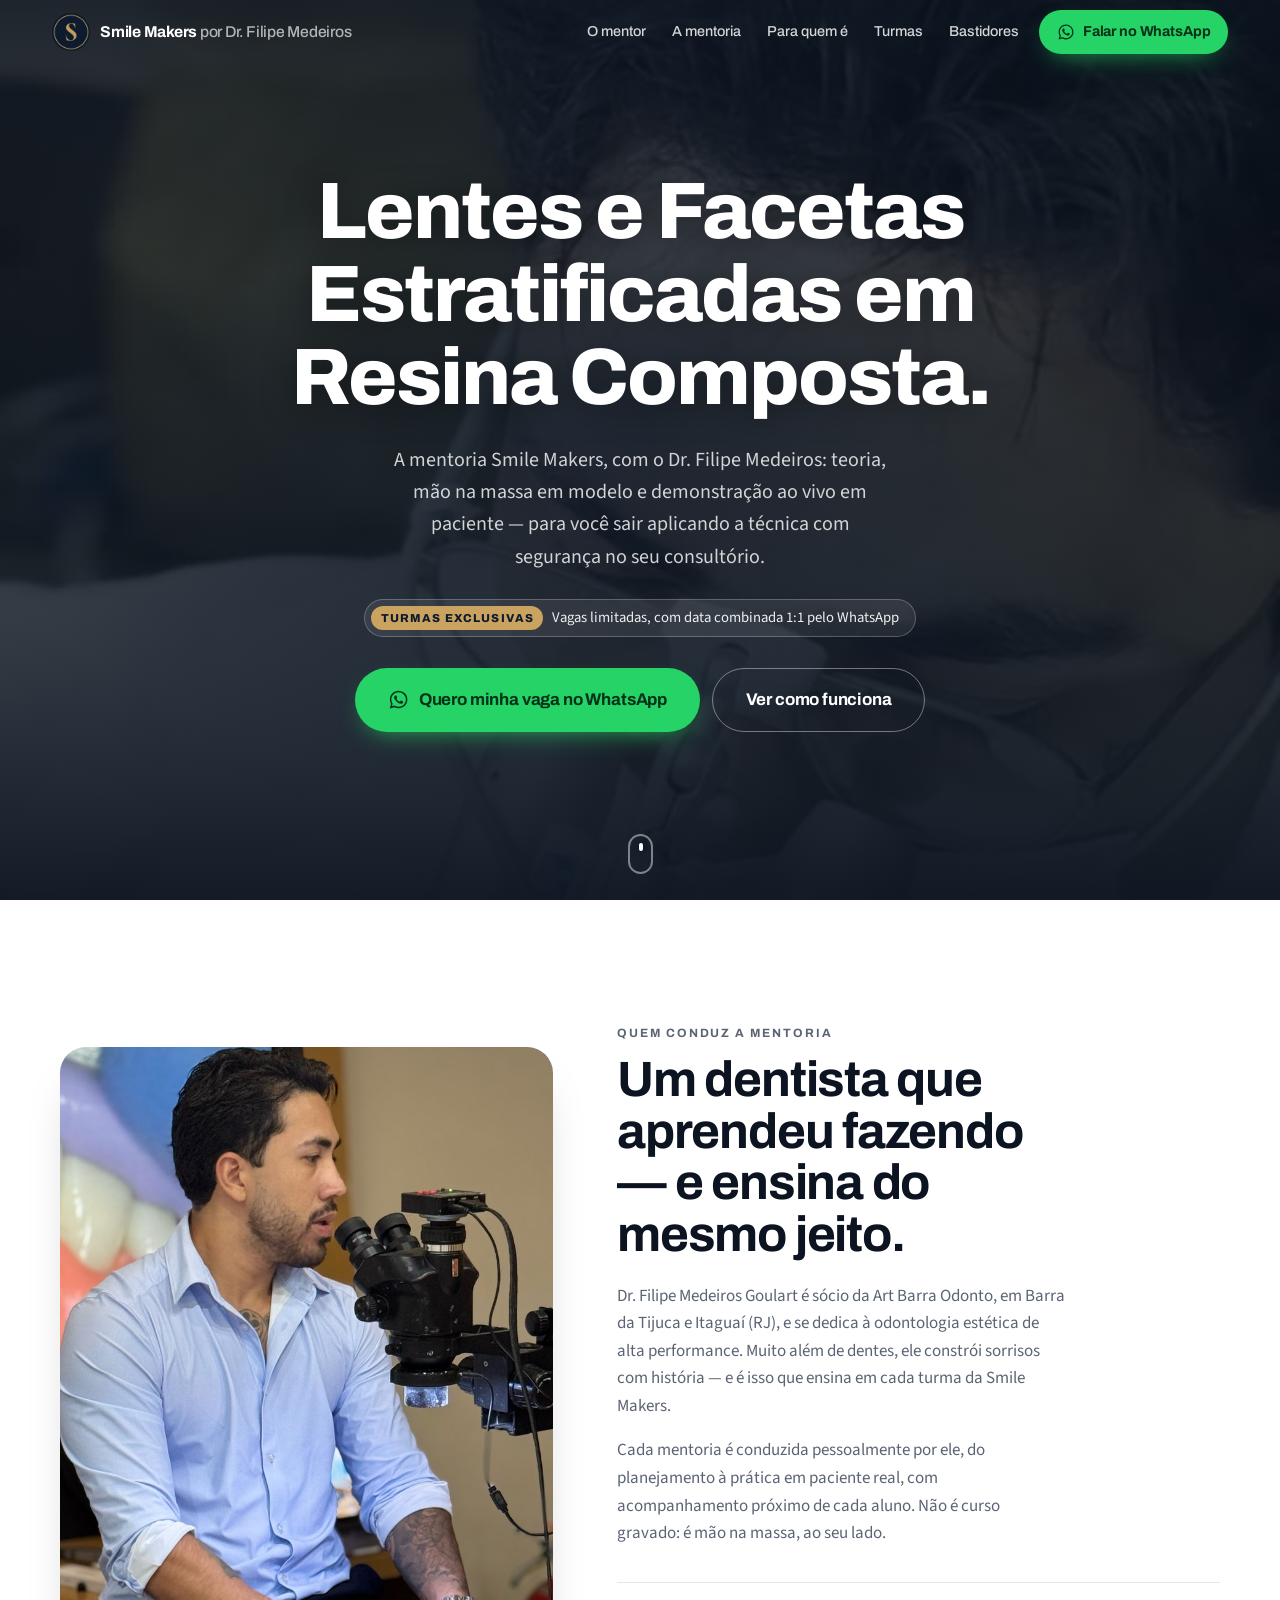
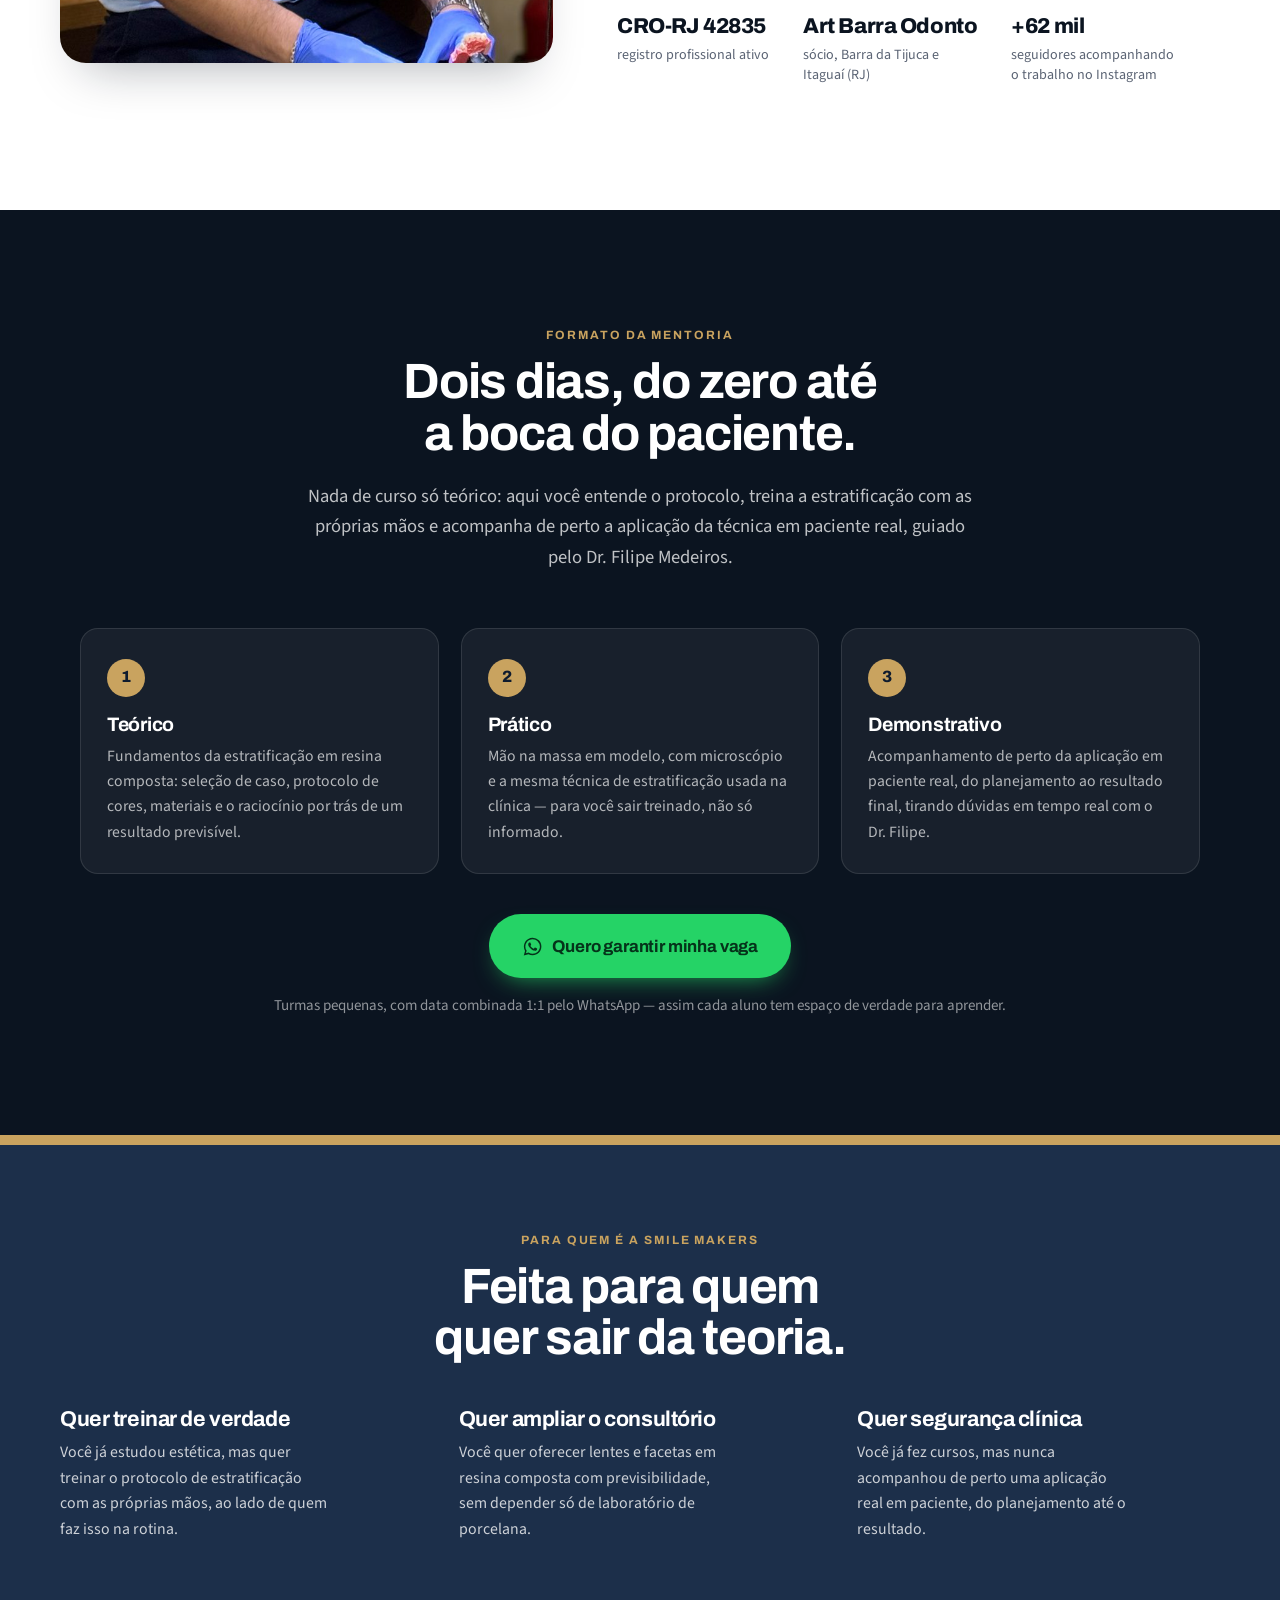
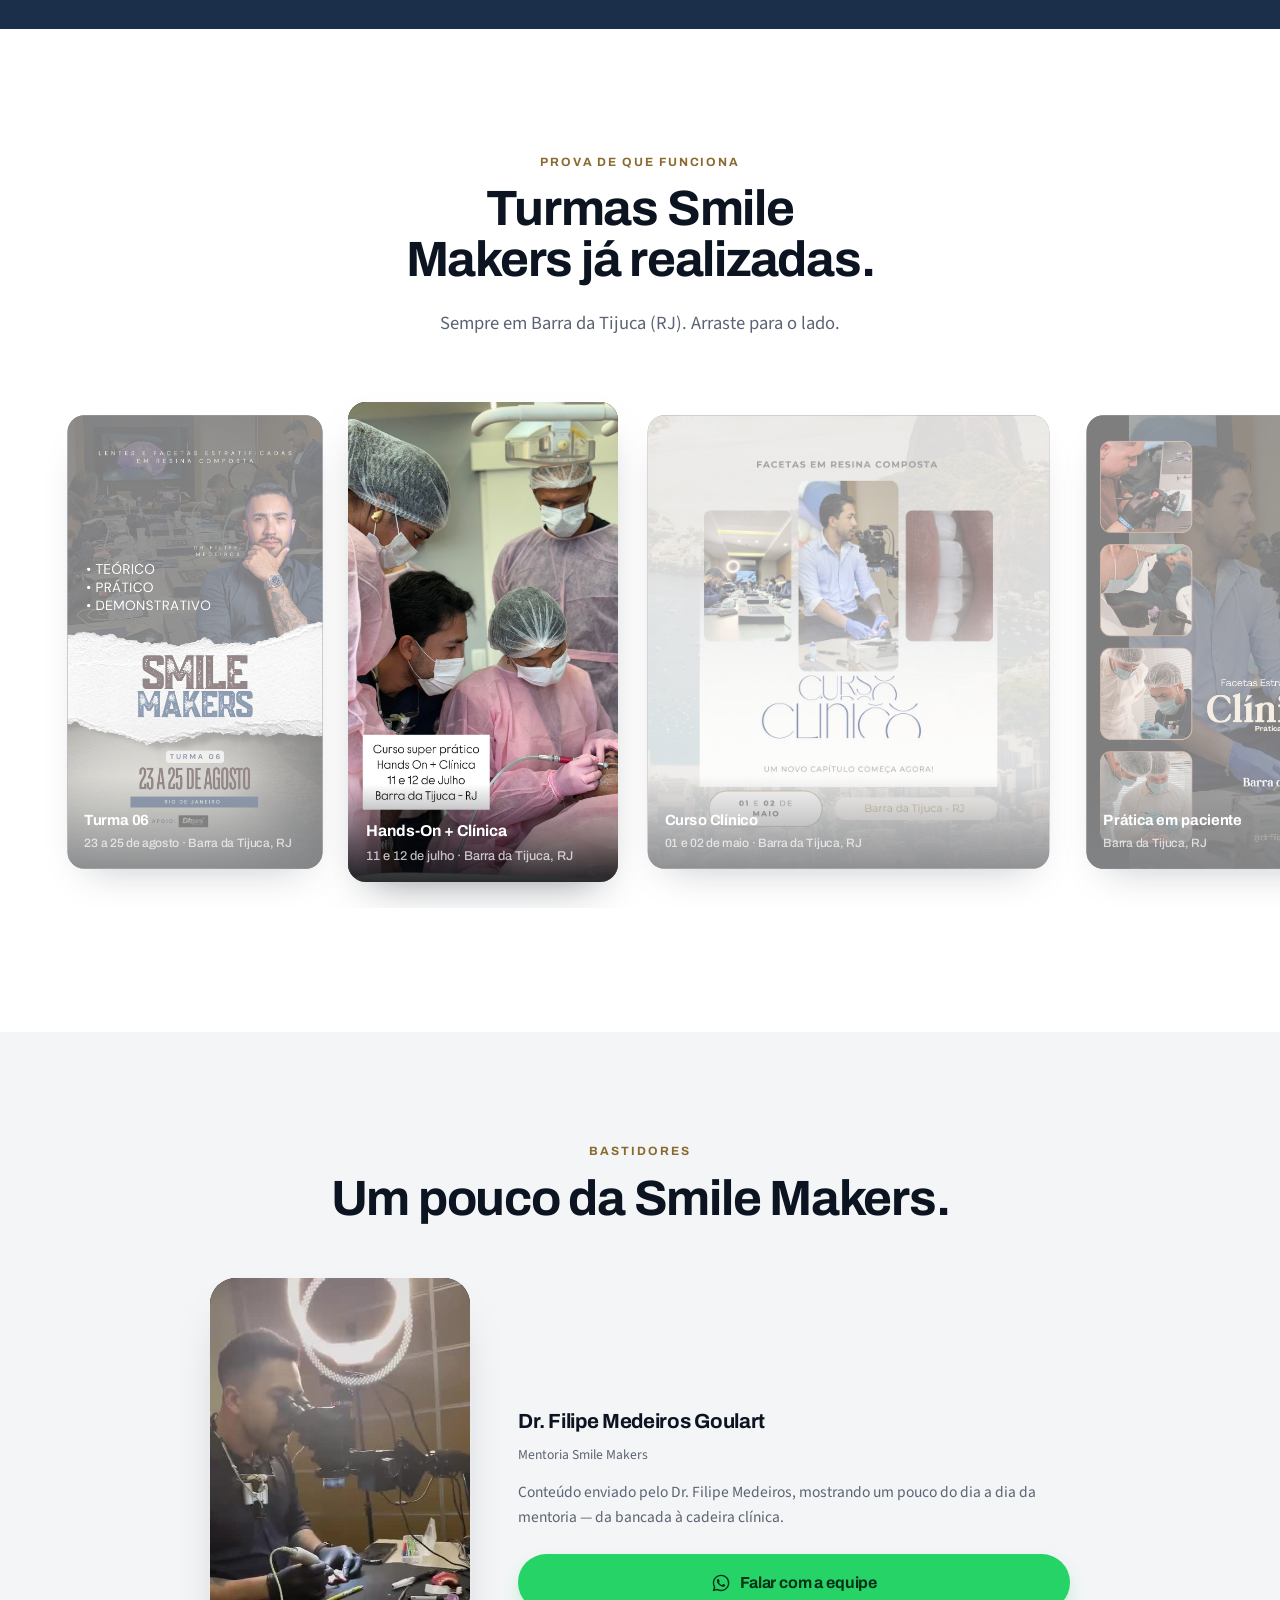
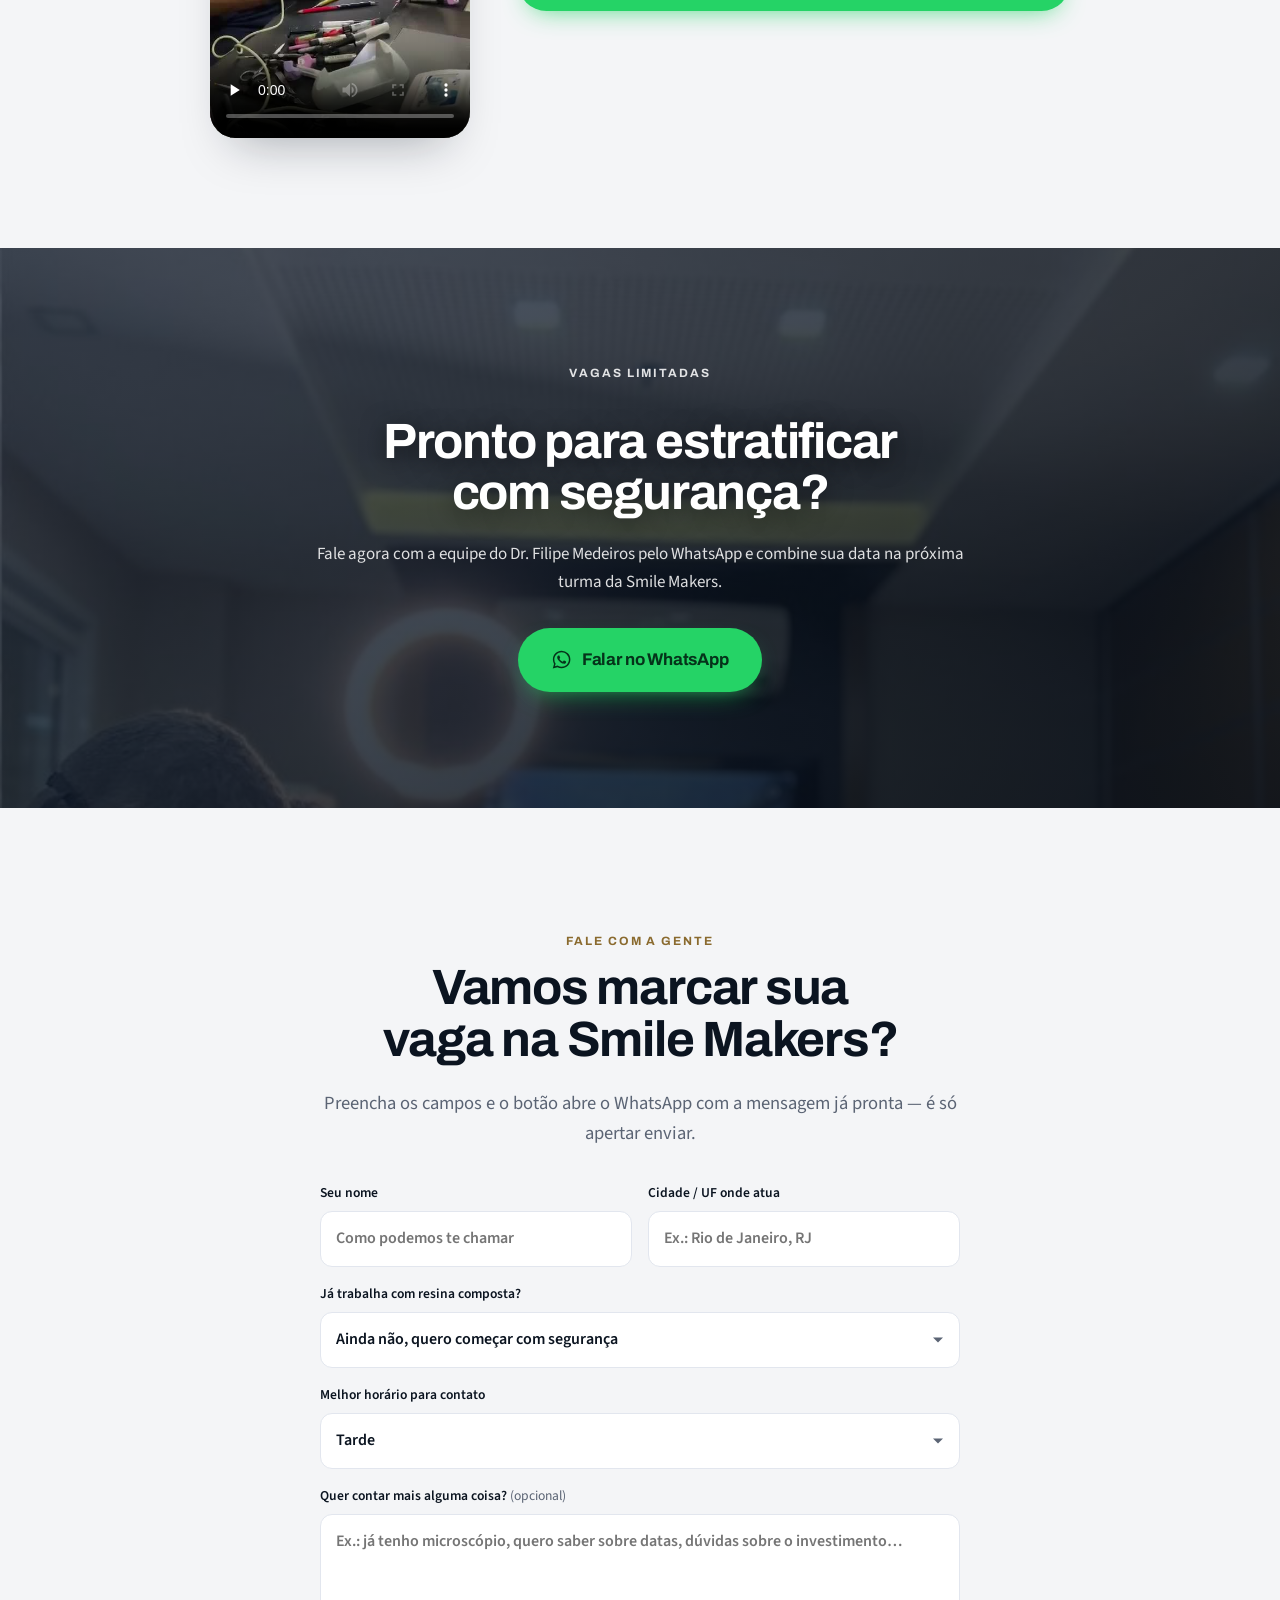
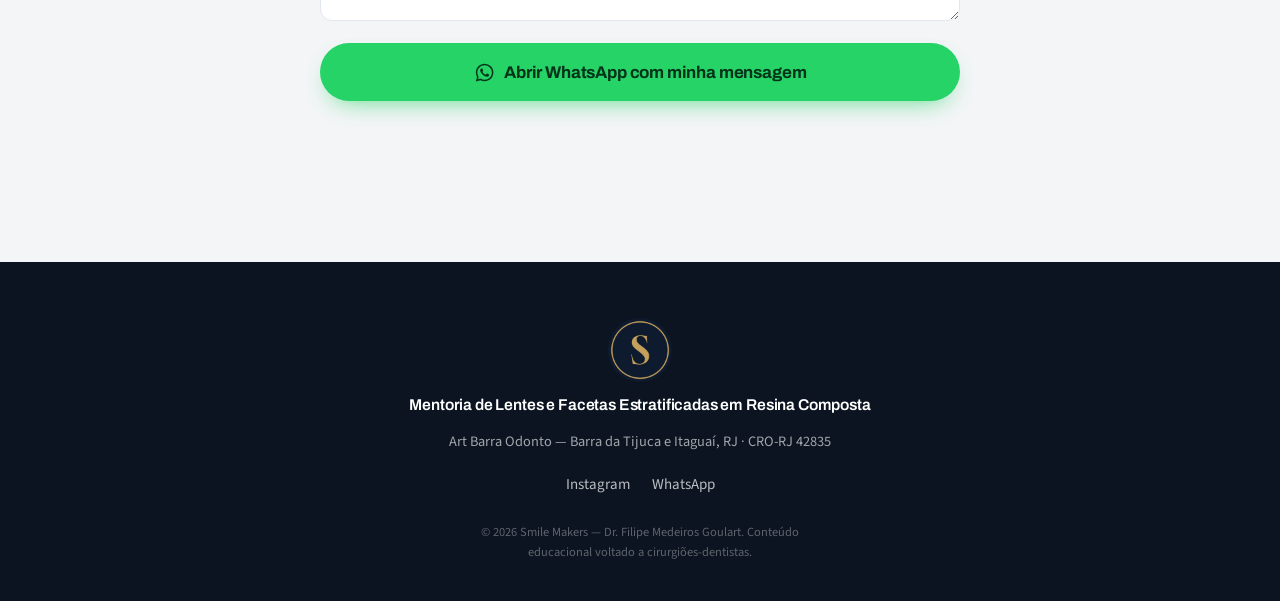
==== index.html @ 9dde1d41 "Substitui landing page da academia por página da mentoria Smile Makers Troca todo o conteúdo, paleta" ====
<!DOCTYPE html>
<html lang="pt-BR">
<head>
<meta charset="UTF-8">
<meta name="viewport" content="width=device-width, initial-scale=1, viewport-fit=cover">
<title>Smile Makers — Mentoria de Lentes e Facetas Estratificadas | Dr. Filipe Medeiros</title>
<meta name="description" content="Mentoria Smile Makers, com Dr. Filipe Medeiros: lentes e facetas estratificadas em resina composta. Teórico, prático em modelo e demonstrativo em paciente real. Vagas exclusivas pelo WhatsApp.">
<meta name="theme-color" content="#0e1b2e">

<!-- troque pelo domínio definitivo assim que o site estiver publicado -->
<link rel="canonical" href="https://smilemakers-drfilipemedeiros.netlify.app/">
<meta property="og:type" content="website">
<meta property="og:site_name" content="Smile Makers — Dr. Filipe Medeiros">
<meta property="og:url" content="https://smilemakers-drfilipemedeiros.netlify.app/">
<meta property="og:title" content="Smile Makers — Mentoria de Lentes e Facetas Estratificadas em Resina Composta">
<meta property="og:description" content="Teórico, prático e demonstrativo em paciente real com o Dr. Filipe Medeiros Goulart. Turmas exclusivas, vagas combinadas pelo WhatsApp.">
<meta property="og:image" content="https://smilemakers-drfilipemedeiros.netlify.app/assets/img/fotos/resultado-facetas-macro.jpg">
<meta property="og:image:width" content="692">
<meta property="og:image:height" content="1106">
<meta property="og:image:alt" content="Close-up de facetas em resina composta estratificada">
<meta property="og:locale" content="pt_BR">
<meta name="twitter:card" content="summary_large_image">

<link rel="icon" href="assets/img/icon-32.png" sizes="32x32" type="image/png">
<link rel="icon" href="assets/img/icon-512.png" sizes="512x512" type="image/png">
<link rel="apple-touch-icon" href="assets/img/apple-touch-icon.png">

<link rel="preload" href="assets/fonts/archivo-800-latin.woff2" as="font" type="font/woff2" crossorigin>
<link rel="preload" href="assets/fonts/source-sans-3-400-latin.woff2" as="font" type="font/woff2" crossorigin>
<link rel="stylesheet" href="assets/css/fonts.css">
<link rel="stylesheet" href="assets/css/styles.css">
</head>
<body>


<a class="skip-link" href="#conteudo">Pular para o conteúdo</a>

<header class="nav" id="nav">
  <div class="nav__inner">
    <a class="nav__brand" href="#topo" aria-label="Smile Makers — início">
      <img class="nav__logo" src="assets/img/icon-192.png" alt="" width="38" height="38">
      <span class="nav__name">Smile&nbsp;Makers <em>por Dr. Filipe Medeiros</em></span>
    </a>
    <nav class="nav__links" aria-label="Navegação principal">
      <a href="#mentor">O mentor</a>
      <a href="#formato">A mentoria</a>
      <a href="#paraquem">Para quem é</a>
      <a href="#turmas">Turmas</a>
      <a href="#bastidores">Bastidores</a>
    </nav>
    <a class="btn btn--wa btn--sm nav__cta" href="https://wa.me/5521988751616?text=Ol%C3%A1%21%20Quero%20saber%20mais%20sobre%20a%20mentoria%20Smile%20Makers%20%28Lentes%20e%20Facetas%20Estratificadas%20em%20Resina%20Composta%29." target="_blank" rel="noopener">
      <svg class="ico-wa" viewBox="0 0 24 24" aria-hidden="true"><path d="M12.04 2C6.58 2 2.13 6.45 2.13 11.91c0 1.75.46 3.45 1.32 4.95L2 22l5.25-1.38a9.9 9.9 0 0 0 4.79 1.22h.01c5.46 0 9.91-4.45 9.91-9.91 0-2.65-1.03-5.14-2.9-7.01A9.82 9.82 0 0 0 12.04 2Zm0 18.13h-.01a8.2 8.2 0 0 1-4.19-1.15l-.3-.18-3.12.82.83-3.04-.2-.31a8.19 8.19 0 0 1-1.26-4.36c0-4.54 3.7-8.24 8.25-8.24 2.2 0 4.27.86 5.83 2.42a8.19 8.19 0 0 1 2.41 5.83c0 4.54-3.7 8.21-8.24 8.21Zm4.52-6.16c-.25-.12-1.47-.72-1.69-.81-.23-.08-.39-.12-.56.13-.16.24-.64.8-.78.97-.15.16-.29.18-.53.06-.25-.12-1.05-.39-1.99-1.23-.74-.66-1.23-1.47-1.38-1.72-.14-.25-.01-.38.11-.5.11-.11.25-.29.37-.44.13-.15.17-.25.25-.41.08-.17.04-.31-.02-.43-.06-.12-.56-1.34-.76-1.84-.2-.48-.4-.42-.56-.43h-.47c-.17 0-.43.06-.66.31-.22.25-.86.85-.86 2.07 0 1.22.89 2.4 1.01 2.56.12.17 1.75 2.67 4.23 3.74.59.26 1.05.41 1.41.52.59.19 1.13.16 1.56.1.48-.07 1.47-.6 1.68-1.18.21-.58.21-1.08.14-1.18-.06-.11-.22-.17-.47-.29Z"/></svg>
      Falar no WhatsApp
    </a>
    <button class="nav__toggle" id="navToggle" aria-label="Abrir menu" aria-expanded="false" aria-controls="navSheet">
      <span></span><span></span><span></span>
    </button>
  </div>
  <div class="nav__sheet" id="navSheet" hidden>
    <a href="#mentor">O mentor</a>
    <a href="#formato">A mentoria</a>
    <a href="#paraquem">Para quem é</a>
    <a href="#turmas">Turmas</a>
    <a href="#bastidores">Bastidores</a>
    <a class="btn btn--wa" href="https://wa.me/5521988751616?text=Ol%C3%A1%21%20Quero%20saber%20mais%20sobre%20a%20mentoria%20Smile%20Makers%20%28Lentes%20e%20Facetas%20Estratificadas%20em%20Resina%20Composta%29." target="_blank" rel="noopener">Falar no WhatsApp</a>
  </div>
</header>

<main id="conteudo">

  <!-- ============ HERO ============ -->
  <section class="hero" id="topo">
    <div class="hero__media">
      <img class="hero__poster" src="assets/video/pratica-loop-poster.jpg" alt="" aria-hidden="true">
      <video class="hero__video" id="heroVideo"
             poster="assets/video/pratica-loop-poster.jpg"
             muted loop playsinline preload="none" aria-hidden="true" tabindex="-1">
        <source src="assets/video/pratica-loop.mp4" type="video/mp4">
      </video>
      <div class="hero__scrim" aria-hidden="true"></div>
    </div>

    <div class="hero__content" id="heroContent">
      <h1>Lentes e Facetas Estratificadas em Resina Composta.</h1>
      <p class="hero__sub">
        A mentoria Smile Makers, com o Dr. Filipe Medeiros: teoria, mão na massa
        em modelo e demonstração ao vivo em paciente — para você sair aplicando
        a técnica com segurança no seu consultório.
      </p>
      <p class="hero__badge"><span>Turmas exclusivas</span> Vagas limitadas, com data combinada 1:1 pelo WhatsApp</p>
      <div class="hero__actions">
        <a class="btn btn--wa btn--lg" href="https://wa.me/5521988751616?text=Ol%C3%A1%21%20Quero%20garantir%20minha%20vaga%20na%20mentoria%20Smile%20Makers." target="_blank" rel="noopener">
          <svg class="ico-wa" viewBox="0 0 24 24" aria-hidden="true"><path d="M12.04 2C6.58 2 2.13 6.45 2.13 11.91c0 1.75.46 3.45 1.32 4.95L2 22l5.25-1.38a9.9 9.9 0 0 0 4.79 1.22h.01c5.46 0 9.91-4.45 9.91-9.91 0-2.65-1.03-5.14-2.9-7.01A9.82 9.82 0 0 0 12.04 2Zm0 18.13h-.01a8.2 8.2 0 0 1-4.19-1.15l-.3-.18-3.12.82.83-3.04-.2-.31a8.19 8.19 0 0 1-1.26-4.36c0-4.54 3.7-8.24 8.25-8.24 2.2 0 4.27.86 5.83 2.42a8.19 8.19 0 0 1 2.41 5.83c0 4.54-3.7 8.21-8.24 8.21Zm4.52-6.16c-.25-.12-1.47-.72-1.69-.81-.23-.08-.39-.12-.56.13-.16.24-.64.8-.78.97-.15.16-.29.18-.53.06-.25-.12-1.05-.39-1.99-1.23-.74-.66-1.23-1.47-1.38-1.72-.14-.25-.01-.38.11-.5.11-.11.25-.29.37-.44.13-.15.17-.25.25-.41.08-.17.04-.31-.02-.43-.06-.12-.56-1.34-.76-1.84-.2-.48-.4-.42-.56-.43h-.47c-.17 0-.43.06-.66.31-.22.25-.86.85-.86 2.07 0 1.22.89 2.4 1.01 2.56.12.17 1.75 2.67 4.23 3.74.59.26 1.05.41 1.41.52.59.19 1.13.16 1.56.1.48-.07 1.47-.6 1.68-1.18.21-.58.21-1.08.14-1.18-.06-.11-.22-.17-.47-.29Z"/></svg>
          Quero minha vaga no WhatsApp
        </a>
        <a class="btn btn--ghost btn--lg" href="#formato">Ver como funciona</a>
      </div>
    </div>

    <a class="hero__scroll" href="#mentor" aria-label="Rolar para baixo"><span></span></a>
  </section>

  <!-- ============ SOBRE O MENTOR ============ -->
  <section class="about" id="mentor">
    <div class="about__grid">
      <figure class="about__media reveal" data-reveal>
        <img src="assets/img/fotos/mentor-microscopio.jpg"
             srcset="assets/img/fotos/mentor-microscopio@800.jpg 800w, assets/img/fotos/mentor-microscopio.jpg 1600w"
             sizes="(max-width: 860px) 92vw, 46vw"
             alt="Dr. Filipe Medeiros Goulart trabalhando com microscópio odontológico"
             width="1600" height="2844" loading="lazy" decoding="async">
      </figure>
      <div class="about__text reveal" data-reveal>
        <p class="eyebrow">Quem conduz a mentoria</p>
        <h2>Um dentista que aprendeu fazendo — e ensina do mesmo jeito.</h2>
        <p class="lead">
          Dr. Filipe Medeiros Goulart é sócio da Art Barra Odonto, em Barra da
          Tijuca e Itaguaí (RJ), e se dedica à odontologia estética de alta
          performance. Muito além de dentes, ele constrói sorrisos com
          história — e é isso que ensina em cada turma da Smile Makers.
        </p>
        <p>
          Cada mentoria é conduzida pessoalmente por ele, do planejamento à
          prática em paciente real, com acompanhamento próximo de cada aluno.
          Não é curso gravado: é mão na massa, ao seu lado.
        </p>
        <ul class="facts">
          <li><strong>CRO-RJ 42835</strong><span>registro profissional ativo</span></li>
          <li><strong>Art Barra Odonto</strong><span>sócio, Barra da Tijuca e Itaguaí (RJ)</span></li>
          <li><strong>+62 mil</strong><span>seguidores acompanhando o trabalho no Instagram</span></li>
        </ul>
      </div>
    </div>
  </section>

  <!-- ============ COMO FUNCIONA A MENTORIA ============ -->
  <section class="trial" id="formato">
    <div class="trial__inner">
      <header class="trial__head reveal" data-reveal>
        <p class="eyebrow eyebrow--light">Formato da mentoria</p>
        <h2>Dois dias, do zero até a boca do paciente.</h2>
        <p class="lead lead--light">
          Nada de curso só teórico: aqui você entende o protocolo, treina a
          estratificação com as próprias mãos e acompanha de perto a aplicação
          da técnica em paciente real, guiado pelo Dr. Filipe Medeiros.
        </p>
      </header>

      <ol class="steps">
        <li class="step reveal" data-reveal>
          <span class="step__n">1</span>
          <h3>Teórico</h3>
          <p>Fundamentos da estratificação em resina composta: seleção de caso, protocolo de cores, materiais e o raciocínio por trás de um resultado previsível.</p>
        </li>
        <li class="step reveal" data-reveal>
          <span class="step__n">2</span>
          <h3>Prático</h3>
          <p>Mão na massa em modelo, com microscópio e a mesma técnica de estratificação usada na clínica — para você sair treinado, não só informado.</p>
        </li>
        <li class="step reveal" data-reveal>
          <span class="step__n">3</span>
          <h3>Demonstrativo</h3>
          <p>Acompanhamento de perto da aplicação em paciente real, do planejamento ao resultado final, tirando dúvidas em tempo real com o Dr. Filipe.</p>
        </li>
      </ol>

      <div class="trial__cta reveal" data-reveal>
        <a class="btn btn--wa btn--lg" href="https://wa.me/5521988751616?text=Ol%C3%A1%21%20Quero%20garantir%20minha%20vaga%20na%20mentoria%20Smile%20Makers." target="_blank" rel="noopener">
          <svg class="ico-wa" viewBox="0 0 24 24" aria-hidden="true"><path d="M12.04 2C6.58 2 2.13 6.45 2.13 11.91c0 1.75.46 3.45 1.32 4.95L2 22l5.25-1.38a9.9 9.9 0 0 0 4.79 1.22h.01c5.46 0 9.91-4.45 9.91-9.91 0-2.65-1.03-5.14-2.9-7.01A9.82 9.82 0 0 0 12.04 2Zm0 18.13h-.01a8.2 8.2 0 0 1-4.19-1.15l-.3-.18-3.12.82.83-3.04-.2-.31a8.19 8.19 0 0 1-1.26-4.36c0-4.54 3.7-8.24 8.25-8.24 2.2 0 4.27.86 5.83 2.42a8.19 8.19 0 0 1 2.41 5.83c0 4.54-3.7 8.21-8.24 8.21Zm4.52-6.16c-.25-.12-1.47-.72-1.69-.81-.23-.08-.39-.12-.56.13-.16.24-.64.8-.78.97-.15.16-.29.18-.53.06-.25-.12-1.05-.39-1.99-1.23-.74-.66-1.23-1.47-1.38-1.72-.14-.25-.01-.38.11-.5.11-.11.25-.29.37-.44.13-.15.17-.25.25-.41.08-.17.04-.31-.02-.43-.06-.12-.56-1.34-.76-1.84-.2-.48-.4-.42-.56-.43h-.47c-.17 0-.43.06-.66.31-.22.25-.86.85-.86 2.07 0 1.22.89 2.4 1.01 2.56.12.17 1.75 2.67 4.23 3.74.59.26 1.05.41 1.41.52.59.19 1.13.16 1.56.1.48-.07 1.47-.6 1.68-1.18.21-.58.21-1.08.14-1.18-.06-.11-.22-.17-.47-.29Z"/></svg>
          Quero garantir minha vaga
        </a>
        <p class="trial__note">Turmas pequenas, com data combinada 1:1 pelo WhatsApp — assim cada aluno tem espaço de verdade para aprender.</p>
      </div>
    </div>
  </section>

  <!-- ============ PARA QUEM É ============ -->
  <section class="values" id="paraquem">
    <div class="section-head reveal" data-reveal>
      <p class="eyebrow eyebrow--light">Para quem é a Smile Makers</p>
      <h2>Feita para quem quer sair da teoria.</h2>
    </div>
    <div class="values__inner">
      <div class="value reveal" data-reveal>
        <h3>Quer treinar de verdade</h3>
        <p>Você já estudou estética, mas quer treinar o protocolo de estratificação com as próprias mãos, ao lado de quem faz isso na rotina.</p>
      </div>
      <div class="value reveal" data-reveal>
        <h3>Quer ampliar o consultório</h3>
        <p>Você quer oferecer lentes e facetas em resina composta com previsibilidade, sem depender só de laboratório de porcelana.</p>
      </div>
      <div class="value reveal" data-reveal>
        <h3>Quer segurança clínica</h3>
        <p>Você já fez cursos, mas nunca acompanhou de perto uma aplicação real em paciente, do planejamento até o resultado.</p>
      </div>
    </div>
  </section>

  <!-- ============ TURMAS REALIZADAS ============ -->
  <section class="gallery" id="turmas">
    <div class="section-head reveal" data-reveal>
      <p class="eyebrow">Prova de que funciona</p>
      <h2>Turmas Smile Makers já realizadas.</h2>
      <p class="lead">Sempre em Barra da Tijuca (RJ). Arraste para o lado.</p>
    </div>

    <div class="gallery__track" id="galleryTrack" tabindex="0" aria-label="Galeria de turmas anteriores, role horizontalmente">
      <figure class="shot">
        <img src="assets/img/fotos/turma-06-smilemakers.jpg" alt="Arte de divulgação da Turma 06 da Smile Makers, curso teórico, prático e demonstrativo" loading="lazy" decoding="async">
        <figcaption><strong>Turma 06</strong><span>23 a 25 de agosto · Barra da Tijuca, RJ</span></figcaption>
      </figure>
      <figure class="shot">
        <img src="assets/img/fotos/turma-handson-clinica.jpg" alt="Equipe em atendimento clínico durante a turma Hands-On mais Clínica" loading="lazy" decoding="async">
        <figcaption><strong>Hands-On + Clínica</strong><span>11 e 12 de julho · Barra da Tijuca, RJ</span></figcaption>
      </figure>
      <figure class="shot">
        <img src="assets/img/fotos/turma-curso-clinico.jpg" alt="Arte de divulgação do Curso Clínico de facetas em resina composta" loading="lazy" decoding="async">
        <figcaption><strong>Curso Clínico</strong><span>01 e 02 de maio · Barra da Tijuca, RJ</span></figcaption>
      </figure>
      <figure class="shot">
        <img src="assets/img/fotos/turma-facetas-clinica-artbarra.jpg" alt="Bastidores da prática em paciente durante a mentoria, em parceria com a Art Barra" loading="lazy" decoding="async">
        <figcaption><strong>Prática em paciente</strong><span>Barra da Tijuca, RJ</span></figcaption>
      </figure>
    </div>
  </section>

  <!-- ============ BASTIDORES (vídeo) ============ -->
  <section class="voices" id="bastidores">
    <div class="section-head reveal" data-reveal>
      <p class="eyebrow">Bastidores</p>
      <h2>Um pouco da Smile Makers.</h2>
    </div>

    <div class="voices__grid voices__grid--solo">
      <figure class="voice voice--wide reveal" data-reveal>
        <video controls preload="none" playsinline
               poster="assets/video/bastidores-poster.jpg"
               aria-label="Vídeo: bastidores da mentoria Smile Makers, enviado pelo Dr. Filipe Medeiros">
          <source src="assets/video/bastidores-smilemakers.mp4" type="video/mp4">
          Seu navegador não reproduz vídeo. <a href="assets/video/bastidores-smilemakers.mp4">Baixar</a>.
        </video>
        <figcaption>
          <p class="voice__who">Dr. Filipe Medeiros Goulart</p>
          <p class="voice__role">Mentoria Smile Makers</p>
          <p class="voice__desc">Conteúdo enviado pelo Dr. Filipe Medeiros, mostrando um pouco do dia a dia da mentoria — da bancada à cadeira clínica.</p>
          <a class="btn btn--wa" href="https://wa.me/5521988751616?text=Ol%C3%A1%21%20Vi%20o%20v%C3%ADdeo%20da%20Smile%20Makers%20e%20quero%20saber%20mais%20sobre%20a%20mentoria." target="_blank" rel="noopener">
            <svg class="ico-wa" viewBox="0 0 24 24" aria-hidden="true"><path d="M12.04 2C6.58 2 2.13 6.45 2.13 11.91c0 1.75.46 3.45 1.32 4.95L2 22l5.25-1.38a9.9 9.9 0 0 0 4.79 1.22h.01c5.46 0 9.91-4.45 9.91-9.91 0-2.65-1.03-5.14-2.9-7.01A9.82 9.82 0 0 0 12.04 2Zm0 18.13h-.01a8.2 8.2 0 0 1-4.19-1.15l-.3-.18-3.12.82.83-3.04-.2-.31a8.19 8.19 0 0 1-1.26-4.36c0-4.54 3.7-8.24 8.25-8.24 2.2 0 4.27.86 5.83 2.42a8.19 8.19 0 0 1 2.41 5.83c0 4.54-3.7 8.21-8.24 8.21Zm4.52-6.16c-.25-.12-1.47-.72-1.69-.81-.23-.08-.39-.12-.56.13-.16.24-.64.8-.78.97-.15.16-.29.18-.53.06-.25-.12-1.05-.39-1.99-1.23-.74-.66-1.23-1.47-1.38-1.72-.14-.25-.01-.38.11-.5.11-.11.25-.29.37-.44.13-.15.17-.25.25-.41.08-.17.04-.31-.02-.43-.06-.12-.56-1.34-.76-1.84-.2-.48-.4-.42-.56-.43h-.47c-.17 0-.43.06-.66.31-.22.25-.86.85-.86 2.07 0 1.22.89 2.4 1.01 2.56.12.17 1.75 2.67 4.23 3.74.59.26 1.05.41 1.41.52.59.19 1.13.16 1.56.1.48-.07 1.47-.6 1.68-1.18.21-.58.21-1.08.14-1.18-.06-.11-.22-.17-.47-.29Z"/></svg>
            Falar com a equipe
          </a>
        </figcaption>
      </figure>
    </div>
  </section>

  <!-- ============ CTA GRANDE ============ -->
  <section class="bigcta">
    <img class="bigcta__bg" src="assets/img/fotos/mentoria-pratica-classroom.jpg" alt="" aria-hidden="true" loading="lazy" decoding="async">
    <div class="bigcta__scrim" aria-hidden="true"></div>
    <div class="bigcta__inner reveal" data-reveal>
      <p class="eyebrow eyebrow--light">Vagas limitadas</p>
      <h2>Pronto para estratificar<br>com segurança?</h2>
      <p>Fale agora com a equipe do Dr. Filipe Medeiros pelo WhatsApp e combine sua data na próxima turma da Smile Makers.</p>
      <a class="btn btn--wa btn--lg" href="https://wa.me/5521988751616?text=Ol%C3%A1%21%20Quero%20falar%20sobre%20a%20pr%C3%B3xima%20turma%20da%20Smile%20Makers." target="_blank" rel="noopener">
        <svg class="ico-wa" viewBox="0 0 24 24" aria-hidden="true"><path d="M12.04 2C6.58 2 2.13 6.45 2.13 11.91c0 1.75.46 3.45 1.32 4.95L2 22l5.25-1.38a9.9 9.9 0 0 0 4.79 1.22h.01c5.46 0 9.91-4.45 9.91-9.91 0-2.65-1.03-5.14-2.9-7.01A9.82 9.82 0 0 0 12.04 2Zm0 18.13h-.01a8.2 8.2 0 0 1-4.19-1.15l-.3-.18-3.12.82.83-3.04-.2-.31a8.19 8.19 0 0 1-1.26-4.36c0-4.54 3.7-8.24 8.25-8.24 2.2 0 4.27.86 5.83 2.42a8.19 8.19 0 0 1 2.41 5.83c0 4.54-3.7 8.21-8.24 8.21Zm4.52-6.16c-.25-.12-1.47-.72-1.69-.81-.23-.08-.39-.12-.56.13-.16.24-.64.8-.78.97-.15.16-.29.18-.53.06-.25-.12-1.05-.39-1.99-1.23-.74-.66-1.23-1.47-1.38-1.72-.14-.25-.01-.38.11-.5.11-.11.25-.29.37-.44.13-.15.17-.25.25-.41.08-.17.04-.31-.02-.43-.06-.12-.56-1.34-.76-1.84-.2-.48-.4-.42-.56-.43h-.47c-.17 0-.43.06-.66.31-.22.25-.86.85-.86 2.07 0 1.22.89 2.4 1.01 2.56.12.17 1.75 2.67 4.23 3.74.59.26 1.05.41 1.41.52.59.19 1.13.16 1.56.1.48-.07 1.47-.6 1.68-1.18.21-.58.21-1.08.14-1.18-.06-.11-.22-.17-.47-.29Z"/></svg>
        Falar no WhatsApp
      </a>
    </div>
  </section>

  <!-- ============ FORMULÁRIO -> WHATSAPP ============ -->
  <section class="contact" id="contato">
    <div class="contact__inner reveal" data-reveal>
      <p class="eyebrow">Fale com a gente</p>
      <h2>Vamos marcar sua vaga na Smile Makers?</h2>
      <p class="lead">
        Preencha os campos e o botão abre o WhatsApp com a mensagem já pronta — é só apertar enviar.
      </p>

      <form class="form" id="waForm" novalidate>
        <div class="form__row">
          <label>
            <span>Seu nome</span>
            <input type="text" name="nome" id="fNome" required autocomplete="name" placeholder="Como podemos te chamar">
          </label>
          <label>
            <span>Cidade / UF onde atua</span>
            <input type="text" name="cidade" id="fCidade" autocomplete="address-level2" placeholder="Ex.: Rio de Janeiro, RJ">
          </label>
        </div>

        <label>
          <span>Já trabalha com resina composta?</span>
          <select name="nivel" id="fNivel">
            <option>Já uso no dia a dia, quero evoluir na estratificação</option>
            <option>Já pratiquei em curso, mas nunca em paciente real</option>
            <option selected>Ainda não, quero começar com segurança</option>
          </select>
        </label>

        <label>
          <span>Melhor horário para contato</span>
          <select name="periodo" id="fPeriodo">
            <option>Manhã</option>
            <option selected>Tarde</option>
            <option>Noite</option>
            <option>Qualquer horário</option>
          </select>
        </label>

        <label>
          <span>Quer contar mais alguma coisa? <i>(opcional)</i></span>
          <textarea name="obs" id="fObs" rows="3" placeholder="Ex.: já tenho microscópio, quero saber sobre datas, dúvidas sobre o investimento…"></textarea>
        </label>

        <button type="submit" class="btn btn--wa btn--lg btn--full">
          <svg class="ico-wa" viewBox="0 0 24 24" aria-hidden="true"><path d="M12.04 2C6.58 2 2.13 6.45 2.13 11.91c0 1.75.46 3.45 1.32 4.95L2 22l5.25-1.38a9.9 9.9 0 0 0 4.79 1.22h.01c5.46 0 9.91-4.45 9.91-9.91 0-2.65-1.03-5.14-2.9-7.01A9.82 9.82 0 0 0 12.04 2Zm0 18.13h-.01a8.2 8.2 0 0 1-4.19-1.15l-.3-.18-3.12.82.83-3.04-.2-.31a8.19 8.19 0 0 1-1.26-4.36c0-4.54 3.7-8.24 8.25-8.24 2.2 0 4.27.86 5.83 2.42a8.19 8.19 0 0 1 2.41 5.83c0 4.54-3.7 8.21-8.24 8.21Zm4.52-6.16c-.25-.12-1.47-.72-1.69-.81-.23-.08-.39-.12-.56.13-.16.24-.64.8-.78.97-.15.16-.29.18-.53.06-.25-.12-1.05-.39-1.99-1.23-.74-.66-1.23-1.47-1.38-1.72-.14-.25-.01-.38.11-.5.11-.11.25-.29.37-.44.13-.15.17-.25.25-.41.08-.17.04-.31-.02-.43-.06-.12-.56-1.34-.76-1.84-.2-.48-.4-.42-.56-.43h-.47c-.17 0-.43.06-.66.31-.22.25-.86.85-.86 2.07 0 1.22.89 2.4 1.01 2.56.12.17 1.75 2.67 4.23 3.74.59.26 1.05.41 1.41.52.59.19 1.13.16 1.56.1.48-.07 1.47-.6 1.68-1.18.21-.58.21-1.08.14-1.18-.06-.11-.22-.17-.47-.29Z"/></svg>
          Abrir WhatsApp com minha mensagem
        </button>
        <p class="form__note" id="formNote" role="status"></p>
      </form>
    </div>
  </section>

</main>

<footer class="footer">
  <div class="footer__inner">
    <img class="footer__logo" src="assets/img/icon-192.png" alt="" width="64" height="64" loading="lazy">
    <p class="footer__tag">Mentoria de Lentes e Facetas Estratificadas em Resina Composta</p>
    <address class="footer__addr">Art Barra Odonto — Barra da Tijuca e Itaguaí, RJ · CRO-RJ 42835</address>
    <nav class="footer__links" aria-label="Redes sociais">
      <a href="https://www.instagram.com/drfilipemedeiros/" target="_blank" rel="noopener">Instagram</a>
      <a href="https://wa.me/5521988751616?text=Ol%C3%A1%21%20Quero%20saber%20mais%20sobre%20a%20mentoria%20Smile%20Makers%20%28Lentes%20e%20Facetas%20Estratificadas%20em%20Resina%20Composta%29." target="_blank" rel="noopener">WhatsApp</a>
    </nav>
    <p class="footer__legal">© <span id="year"></span> Smile Makers — Dr. Filipe Medeiros Goulart. Conteúdo educacional voltado a cirurgiões-dentistas.</p>
  </div>
</footer>

<!-- barra fixa de conversão (mobile) -->
<a class="wabar" id="waBar" href="https://wa.me/5521988751616?text=Ol%C3%A1%21%20Quero%20garantir%20minha%20vaga%20na%20mentoria%20Smile%20Makers." target="_blank" rel="noopener">
  <svg class="ico-wa" viewBox="0 0 24 24" aria-hidden="true"><path d="M12.04 2C6.58 2 2.13 6.45 2.13 11.91c0 1.75.46 3.45 1.32 4.95L2 22l5.25-1.38a9.9 9.9 0 0 0 4.79 1.22h.01c5.46 0 9.91-4.45 9.91-9.91 0-2.65-1.03-5.14-2.9-7.01A9.82 9.82 0 0 0 12.04 2Zm0 18.13h-.01a8.2 8.2 0 0 1-4.19-1.15l-.3-.18-3.12.82.83-3.04-.2-.31a8.19 8.19 0 0 1-1.26-4.36c0-4.54 3.7-8.24 8.25-8.24 2.2 0 4.27.86 5.83 2.42a8.19 8.19 0 0 1 2.41 5.83c0 4.54-3.7 8.21-8.24 8.21Zm4.52-6.16c-.25-.12-1.47-.72-1.69-.81-.23-.08-.39-.12-.56.13-.16.24-.64.8-.78.97-.15.16-.29.18-.53.06-.25-.12-1.05-.39-1.99-1.23-.74-.66-1.23-1.47-1.38-1.72-.14-.25-.01-.38.11-.5.11-.11.25-.29.37-.44.13-.15.17-.25.25-.41.08-.17.04-.31-.02-.43-.06-.12-.56-1.34-.76-1.84-.2-.48-.4-.42-.56-.43h-.47c-.17 0-.43.06-.66.31-.22.25-.86.85-.86 2.07 0 1.22.89 2.4 1.01 2.56.12.17 1.75 2.67 4.23 3.74.59.26 1.05.41 1.41.52.59.19 1.13.16 1.56.1.48-.07 1.47-.6 1.68-1.18.21-.58.21-1.08.14-1.18-.06-.11-.22-.17-.47-.29Z"/></svg>
  <span><strong>Vagas para a próxima turma</strong> Fale no WhatsApp</span>
</a>

<script src="assets/js/main.js"></script>
<script type="application/ld+json">
{
  "@context": "https://schema.org",
  "@type": "Course",
  "name": "Smile Makers — Lentes e Facetas Estratificadas em Resina Composta",
  "description": "Mentoria teórica, prática e demonstrativa sobre lentes e facetas estratificadas em resina composta, com prática em paciente real.",
  "provider": {
    "@type": "Person",
    "name": "Dr. Filipe Medeiros Goulart",
    "jobTitle": "Cirurgião-dentista, CRO-RJ 42835",
    "affiliation": {
      "@type": "Organization",
      "name": "Art Barra Odonto"
    },
    "sameAs": "https://www.instagram.com/drfilipemedeiros/"
  },
  "areaServed": "Barra da Tijuca, Rio de Janeiro, RJ"
}
</script>
</body>
</html>
---- assets/css/fonts.css ----
/* Fontes auto-hospedadas (Archivo + Source Sans 3, subsets latin e latin-ext) */
@font-face{
  font-family:'Archivo';
  font-style:normal;
  font-weight:500;
  font-display:swap;
  src:url('../fonts/archivo-500-latin-ext.woff2') format('woff2');
  unicode-range:U+0100-02BA, U+02BD-02C5, U+02C7-02CC, U+02CE-02D7, U+02DD-02FF, U+0304, U+0308, U+0329, U+1D00-1DBF, U+1E00-1E9F, U+1EF2-1EFF, U+2020, U+20A0-20AB, U+20AD-20C0, U+2113, U+2C60-2C7F, U+A720-A7FF;
}
@font-face{
  font-family:'Archivo';
  font-style:normal;
  font-weight:500;
  font-display:swap;
  src:url('../fonts/archivo-500-latin.woff2') format('woff2');
  unicode-range:U+0000-00FF, U+0131, U+0152-0153, U+02BB-02BC, U+02C6, U+02DA, U+02DC, U+0304, U+0308, U+0329, U+2000-206F, U+20AC, U+2122, U+2191, U+2193, U+2212, U+2215, U+FEFF, U+FFFD;
}
@font-face{
  font-family:'Archivo';
  font-style:normal;
  font-weight:600;
  font-display:swap;
  src:url('../fonts/archivo-600-latin-ext.woff2') format('woff2');
  unicode-range:U+0100-02BA, U+02BD-02C5, U+02C7-02CC, U+02CE-02D7, U+02DD-02FF, U+0304, U+0308, U+0329, U+1D00-1DBF, U+1E00-1E9F, U+1EF2-1EFF, U+2020, U+20A0-20AB, U+20AD-20C0, U+2113, U+2C60-2C7F, U+A720-A7FF;
}
@font-face{
  font-family:'Archivo';
  font-style:normal;
  font-weight:600;
  font-display:swap;
  src:url('../fonts/archivo-600-latin.woff2') format('woff2');
  unicode-range:U+0000-00FF, U+0131, U+0152-0153, U+02BB-02BC, U+02C6, U+02DA, U+02DC, U+0304, U+0308, U+0329, U+2000-206F, U+20AC, U+2122, U+2191, U+2193, U+2212, U+2215, U+FEFF, U+FFFD;
}
@font-face{
  font-family:'Archivo';
  font-style:normal;
  font-weight:700;
  font-display:swap;
  src:url('../fonts/archivo-700-latin-ext.woff2') format('woff2');
  unicode-range:U+0100-02BA, U+02BD-02C5, U+02C7-02CC, U+02CE-02D7, U+02DD-02FF, U+0304, U+0308, U+0329, U+1D00-1DBF, U+1E00-1E9F, U+1EF2-1EFF, U+2020, U+20A0-20AB, U+20AD-20C0, U+2113, U+2C60-2C7F, U+A720-A7FF;
}
@font-face{
  font-family:'Archivo';
  font-style:normal;
  font-weight:700;
  font-display:swap;
  src:url('../fonts/archivo-700-latin.woff2') format('woff2');
  unicode-range:U+0000-00FF, U+0131, U+0152-0153, U+02BB-02BC, U+02C6, U+02DA, U+02DC, U+0304, U+0308, U+0329, U+2000-206F, U+20AC, U+2122, U+2191, U+2193, U+2212, U+2215, U+FEFF, U+FFFD;
}
@font-face{
  font-family:'Archivo';
  font-style:normal;
  font-weight:800;
  font-display:swap;
  src:url('../fonts/archivo-800-latin-ext.woff2') format('woff2');
  unicode-range:U+0100-02BA, U+02BD-02C5, U+02C7-02CC, U+02CE-02D7, U+02DD-02FF, U+0304, U+0308, U+0329, U+1D00-1DBF, U+1E00-1E9F, U+1EF2-1EFF, U+2020, U+20A0-20AB, U+20AD-20C0, U+2113, U+2C60-2C7F, U+A720-A7FF;
}
@font-face{
  font-family:'Archivo';
  font-style:normal;
  font-weight:800;
  font-display:swap;
  src:url('../fonts/archivo-800-latin.woff2') format('woff2');
  unicode-range:U+0000-00FF, U+0131, U+0152-0153, U+02BB-02BC, U+02C6, U+02DA, U+02DC, U+0304, U+0308, U+0329, U+2000-206F, U+20AC, U+2122, U+2191, U+2193, U+2212, U+2215, U+FEFF, U+FFFD;
}
@font-face{
  font-family:'Source Sans 3';
  font-style:normal;
  font-weight:400;
  font-display:swap;
  src:url('../fonts/source-sans-3-400-latin-ext.woff2') format('woff2');
  unicode-range:U+0100-02BA, U+02BD-02C5, U+02C7-02CC, U+02CE-02D7, U+02DD-02FF, U+0304, U+0308, U+0329, U+1D00-1DBF, U+1E00-1E9F, U+1EF2-1EFF, U+2020, U+20A0-20AB, U+20AD-20C0, U+2113, U+2C60-2C7F, U+A720-A7FF;
}
@font-face{
  font-family:'Source Sans 3';
  font-style:normal;
  font-weight:400;
  font-display:swap;
  src:url('../fonts/source-sans-3-400-latin.woff2') format('woff2');
  unicode-range:U+0000-00FF, U+0131, U+0152-0153, U+02BB-02BC, U+02C6, U+02DA, U+02DC, U+0304, U+0308, U+0329, U+2000-206F, U+20AC, U+2122, U+2191, U+2193, U+2212, U+2215, U+FEFF, U+FFFD;
}
@font-face{
  font-family:'Source Sans 3';
  font-style:normal;
  font-weight:600;
  font-display:swap;
  src:url('../fonts/source-sans-3-600-latin-ext.woff2') format('woff2');
  unicode-range:U+0100-02BA, U+02BD-02C5, U+02C7-02CC, U+02CE-02D7, U+02DD-02FF, U+0304, U+0308, U+0329, U+1D00-1DBF, U+1E00-1E9F, U+1EF2-1EFF, U+2020, U+20A0-20AB, U+20AD-20C0, U+2113, U+2C60-2C7F, U+A720-A7FF;
}
@font-face{
  font-family:'Source Sans 3';
  font-style:normal;
  font-weight:600;
  font-display:swap;
  src:url('../fonts/source-sans-3-600-latin.woff2') format('woff2');
  unicode-range:U+0000-00FF, U+0131, U+0152-0153, U+02BB-02BC, U+02C6, U+02DA, U+02DC, U+0304, U+0308, U+0329, U+2000-206F, U+20AC, U+2122, U+2191, U+2193, U+2212, U+2215, U+FEFF, U+FFFD;
}
---- assets/css/styles.css ----
/* ==========================================================================
   Smile Makers — Mentoria de Lentes e Facetas Estratificadas em Resina
   Composta, por Dr. Filipe Medeiros Goulart.
   Paleta: azul-marinho profundo (identidade clínica, "jaleco") e dourado
   (o brilho da porcelana/resina estratificada — também usado nos materiais
   de divulgação da própria mentoria).
   ========================================================================== */

:root{
  /* cor */
  --gold:#c9a35f;
  --gold-deep:#8a6a2e;
  --navy:#1c2f4a;
  --navy-deep:#0e1b2e;
  --ink:#0b1420;
  --ink-soft:#121d2e;
  --paper:#ffffff;
  --paper-2:#f4f5f7;
  --muted:#5b6474;
  --line:#e2e6ee;
  --wa:#25d366;
  --wa-deep:#1da851;

  /* tipografia */
  --display:"Archivo","Helvetica Neue",Arial,sans-serif;
  --body:"Source Sans 3",-apple-system,BlinkMacSystemFont,"Segoe UI",Roboto,sans-serif;

  /* espaço e movimento */
  --nav-h:64px;
  --r-sm:12px;
  --r-md:18px;
  --r-lg:26px;
  --ease:cubic-bezier(.16,1,.3,1);
  --safe-top:env(safe-area-inset-top,0px);
  --safe-bottom:env(safe-area-inset-bottom,0px);
  --shadow-lift:0 26px 50px -24px rgba(11,20,32,.34);
}

/* ---------- base ---------- */
*,*::before,*::after{box-sizing:border-box;}

html{
  scroll-behavior:smooth;
  scroll-padding-top:calc(var(--nav-h) + 12px);
  -webkit-text-size-adjust:100%;
}

body{
  margin:0;
  background:var(--paper);
  color:var(--ink);
  font-family:var(--body);
  font-size:17px;
  line-height:1.62;
  -webkit-font-smoothing:antialiased;
  overflow-x:hidden;
  -webkit-overflow-scrolling:touch;
}

img,svg,video,iframe{display:block;max-width:100%;}
img{height:auto;}

h1,h2,h3{
  font-family:var(--display);
  font-weight:700;
  letter-spacing:-.025em;
  line-height:1.04;
  text-wrap:balance;
  margin:0 0 .45em;
}
h1{font-size:clamp(2.7rem,7.6vw,5rem);font-weight:800;}
h2{font-size:clamp(1.95rem,4.4vw,3.1rem);}
h3{font-size:1.22rem;letter-spacing:-.015em;}
p{margin:0 0 1em;}
a{color:inherit;text-decoration:none;}

.sr-only{
  position:absolute;width:1px;height:1px;padding:0;margin:-1px;
  overflow:hidden;clip:rect(0 0 0 0);white-space:nowrap;border:0;
}

.skip-link{
  position:absolute;left:-9999px;top:0;z-index:2000;
  background:var(--navy-deep);color:var(--gold);padding:12px 20px;border-radius:0 0 var(--r-sm) 0;
}
.skip-link:focus{left:0;}

:focus-visible{outline:3px solid var(--gold);outline-offset:3px;border-radius:4px;}

@media (prefers-reduced-motion: reduce){
  html{scroll-behavior:auto;}
  *,*::before,*::after{
    animation-duration:.001ms !important;animation-iteration-count:1 !important;
    transition-duration:.001ms !important;scroll-behavior:auto !important;
  }
}

/* ---------- peças de texto ---------- */
.eyebrow{
  font-family:var(--display);
  font-size:.75rem;font-weight:700;
  letter-spacing:.16em;text-transform:uppercase;
  color:var(--gold-deep);
  margin:0 0 .9em;
}
.eyebrow--light{color:var(--gold);}

.lead{font-size:1.16rem;color:var(--muted);}
.lead--light{color:rgba(255,255,255,.74);}

/* ---------- botões ---------- */
.btn{
  display:inline-flex;align-items:center;justify-content:center;gap:.55em;
  font-family:var(--display);font-size:1rem;font-weight:700;letter-spacing:-.01em;
  padding:.9em 1.6em;border:1.5px solid transparent;border-radius:999px;
  cursor:pointer;text-align:center;
  -webkit-tap-highlight-color:transparent;touch-action:manipulation;
  transition:transform .3s var(--ease),background-color .25s,border-color .25s,color .25s,box-shadow .3s var(--ease);
}
.btn:active{transform:scale(.97);}
.btn--sm{font-size:.9rem;padding:.62em 1.15em;}
.btn--lg{font-size:1.06rem;padding:1.02em 1.9em;}
.btn--full{width:100%;}

.btn--wa{background:var(--wa);color:#05331a;box-shadow:0 10px 26px -12px rgba(37,211,102,.85);}
.btn--wa:hover{background:var(--wa-deep);color:#fff;}
.btn--ghost{background:transparent;color:#fff;border-color:rgba(255,255,255,.4);}
.btn--ghost:hover{border-color:#fff;background:rgba(255,255,255,.09);}
.btn--outline{background:transparent;color:var(--ink);border-color:var(--line);}
.btn--outline:hover{border-color:var(--navy);color:var(--navy);}
.btn--outline svg{width:1.15em;height:1.15em;fill:currentColor;flex:none;}

.ico-wa{width:1.25em;height:1.25em;fill:currentColor;flex:none;}

/* ---------- navegação ---------- */
.nav{
  position:fixed;inset:0 0 auto 0;z-index:1000;
  padding-top:var(--safe-top);
  transition:background-color .4s var(--ease),backdrop-filter .4s var(--ease),box-shadow .4s var(--ease);
}
.nav.is-solid{
  background:rgba(11,20,32,.86);
  -webkit-backdrop-filter:saturate(170%) blur(18px);
  backdrop-filter:saturate(170%) blur(18px);
  box-shadow:0 1px 0 rgba(255,255,255,.09);
}
.nav__inner{
  max-width:1220px;margin:0 auto;padding:0 22px;
  height:var(--nav-h);display:flex;align-items:center;gap:20px;
}
.nav__brand{display:flex;align-items:center;gap:10px;flex:none;}
.nav__logo{width:38px;height:38px;border-radius:50%;}
.nav__name{
  font-family:var(--display);font-weight:700;font-size:.98rem;color:#fff;
  letter-spacing:-.015em;line-height:1.1;
}
.nav__name em{font-style:normal;font-weight:500;color:rgba(255,255,255,.66);}
.nav__links{display:flex;gap:26px;margin-left:auto;}
.nav__links a{
  font-family:var(--display);font-size:.9rem;font-weight:500;
  color:rgba(255,255,255,.82);transition:color .2s;
}
.nav__links a:hover{color:#fff;}
.nav__cta{flex:none;}

.nav__toggle{
  display:none;flex-direction:column;justify-content:center;gap:5px;
  width:40px;height:40px;margin-left:auto;padding:0;
  background:none;border:0;cursor:pointer;
}
.nav__toggle span{
  display:block;height:2px;width:22px;margin:0 auto;border-radius:2px;background:#fff;
  transition:transform .3s var(--ease),opacity .2s;
}
.nav__toggle[aria-expanded="true"] span:nth-child(1){transform:translateY(7px) rotate(45deg);}
.nav__toggle[aria-expanded="true"] span:nth-child(2){opacity:0;}
.nav__toggle[aria-expanded="true"] span:nth-child(3){transform:translateY(-7px) rotate(-45deg);}

.nav__sheet{
  position:fixed;inset:calc(var(--nav-h) + var(--safe-top)) 0 0 0;
  display:flex;flex-direction:column;gap:2px;padding:18px 22px calc(28px + var(--safe-bottom));
  background:rgba(11,20,32,.97);
  -webkit-backdrop-filter:blur(20px);backdrop-filter:blur(20px);
  opacity:0;transform:translateY(-10px);transition:opacity .3s var(--ease),transform .3s var(--ease);
  overflow-y:auto;
}
.nav__sheet.is-open{opacity:1;transform:translateY(0);}
.nav__sheet a{
  font-family:var(--display);font-size:1.24rem;font-weight:600;color:#fff;
  padding:15px 0;border-bottom:1px solid rgba(255,255,255,.1);
}
.nav__sheet .btn{margin-top:22px;border-bottom:0;}

@media (max-width:1000px){
  .nav__links,.nav__cta{display:none;}
  .nav__toggle{display:flex;}
}

/* ---------- hero ---------- */
.hero{
  position:relative;min-height:100svh;
  display:flex;align-items:center;justify-content:center;
  padding:calc(var(--nav-h) + 34px) 22px 96px;
  background:var(--ink);overflow:hidden;
}
.hero__media{position:absolute;inset:0;}
.hero__poster,.hero__video{
  position:absolute;inset:0;width:100%;height:100%;
  object-fit:cover;object-position:50% 22%;
}
.hero__video{opacity:0;transition:opacity 1.1s var(--ease);}
.hero__video.is-playing{opacity:1;}
.hero__scrim{
  position:absolute;inset:0;
  background:
    linear-gradient(180deg,rgba(11,20,32,.88) 0%,rgba(11,20,32,.62) 30%,rgba(11,20,32,.76) 62%,rgba(11,20,32,.97) 100%),
    radial-gradient(70% 56% at 50% 46%,rgba(11,20,32,.55),transparent 78%),
    radial-gradient(88% 70% at 50% 50%,rgba(28,47,74,.4),transparent 76%);
}

.hero__content{
  position:relative;z-index:2;
  max-width:820px;text-align:center;color:#fff;
  will-change:transform,opacity;
}
.hero h1{margin-bottom:.3em;text-shadow:0 4px 34px rgba(0,0,0,.42);}
.hero__sub{
  max-width:50ch;margin:0 auto 1.6rem;
  font-size:clamp(1.02rem,2.1vw,1.25rem);color:rgba(255,255,255,.8);
}
.hero__badge{
  display:inline-flex;align-items:center;gap:.6em;
  max-width:100%;margin:0 auto 1.9rem;padding:.42em 1.05em .42em .42em;
  border:1px solid rgba(255,255,255,.24);border-radius:999px;
  background:rgba(255,255,255,.08);
  -webkit-backdrop-filter:blur(8px);backdrop-filter:blur(8px);
  font-size:.92rem;line-height:1.25;text-align:left;color:rgba(255,255,255,.92);
}
.hero__badge span{
  flex:none;
  font-family:var(--display);font-weight:800;font-size:.72rem;letter-spacing:.1em;text-transform:uppercase;
  background:var(--gold);color:var(--navy-deep);padding:.42em .8em;border-radius:999px;
}
@media (max-width:460px){
  .hero__badge{font-size:.84rem;padding-right:.85em;}
}
.hero__actions{display:flex;gap:12px;justify-content:center;flex-wrap:wrap;}

.hero__scroll{
  position:absolute;left:50%;bottom:calc(26px + var(--safe-bottom));z-index:2;
  width:25px;height:40px;margin-left:-12px;
  border:2px solid rgba(255,255,255,.45);border-radius:999px;
}
.hero__scroll span{
  position:absolute;left:50%;top:7px;margin-left:-2px;
  width:4px;height:8px;border-radius:2px;background:#fff;
  animation:dot 1.9s var(--ease) infinite;
}
@keyframes dot{0%{opacity:1;top:7px;}70%{opacity:0;top:21px;}100%{opacity:0;top:7px;}}

@media (max-width:620px){
  .hero__actions .btn{width:100%;}
}

/* ---------- utilitário de revelação ---------- */
.reveal{opacity:0;transform:translateY(26px);transition:opacity .85s var(--ease),transform .85s var(--ease);}
.reveal.is-visible{opacity:1;transform:none;}

/* ---------- estrutura de seções ---------- */
.section-head{max-width:660px;margin:0 auto 54px;text-align:center;}
.section-head .lead{margin-bottom:0;}

/* ---------- como funciona a mentoria ---------- */
.trial{
  background:var(--ink);color:#fff;
  padding:clamp(74px,10vw,116px) 22px;
  border-bottom:10px solid var(--gold);
}
.trial__inner{max-width:1120px;margin:0 auto;}
.trial__head{max-width:680px;margin:0 auto 56px;text-align:center;}
.trial__head h2{color:#fff;}

.steps{
  list-style:none;margin:0 0 40px;padding:0;
  display:grid;grid-template-columns:repeat(auto-fit,minmax(270px,1fr));gap:22px;
  counter-reset:step;
}
.step{
  position:relative;padding:30px 26px 28px;
  background:rgba(255,255,255,.055);
  border:1px solid rgba(255,255,255,.11);
  border-radius:var(--r-md);
}
.step__n{
  display:flex;align-items:center;justify-content:center;
  width:38px;height:38px;margin-bottom:18px;border-radius:999px;
  background:var(--gold);color:var(--navy-deep);
  font-family:var(--display);font-weight:800;font-size:1.02rem;
}
.step h3{color:#fff;}
.step p{margin:0;color:rgba(255,255,255,.68);font-size:.98rem;}

.trial__cta{text-align:center;}
.trial__note{margin:16px 0 0;font-size:.94rem;color:rgba(255,255,255,.55);}

@media (max-width:820px){
  .steps{grid-template-columns:1fr;gap:14px;}
  .step{
    display:grid;grid-template-columns:auto 1fr;column-gap:16px;
    align-items:start;padding:22px 20px;
  }
  .step__n{grid-row:1 / span 2;width:34px;height:34px;margin-bottom:0;}
  .step h3{margin-bottom:.3em;align-self:center;}
}

/* ---------- sobre o mentor ---------- */
.about{padding:clamp(78px,10vw,124px) 22px;background:var(--paper);}
.about__grid{
  max-width:1160px;margin:0 auto;
  display:grid;grid-template-columns:.9fr 1.1fr;gap:clamp(34px,5vw,72px);align-items:center;
}
.about__media{margin:0;border-radius:var(--r-lg);overflow:hidden;box-shadow:var(--shadow-lift);}
.about__media img{width:100%;aspect-ratio:4/5;object-fit:cover;object-position:50% 22%;}
.about__text h2{max-width:17ch;}
.about__text p{max-width:56ch;color:var(--muted);}
.about__text .lead{font-size:inherit;color:var(--muted);}

.facts{
  list-style:none;margin:34px 0 0;padding:26px 0 0;border-top:1px solid var(--line);
  display:flex;flex-wrap:wrap;gap:34px;
}
.facts li{display:flex;flex-direction:column;gap:3px;}
.facts strong{font-family:var(--display);font-size:1.34rem;font-weight:800;letter-spacing:-.02em;color:var(--ink);}
.facts span{font-size:.88rem;color:var(--muted);max-width:24ch;line-height:1.4;}

@media (max-width:860px){
  .about__grid{grid-template-columns:1fr;}
  .about__media img{aspect-ratio:1/1;object-position:50% 15%;}
}

/* ---------- para quem é a mentoria ---------- */
.values{background:var(--navy);color:#fff;padding:clamp(60px,8vw,86px) 22px;}
.values .section-head{margin-bottom:44px;}
.values .section-head h2,.values .section-head .eyebrow--light{color:#fff;}
.values .section-head .eyebrow{color:var(--gold);}
.values__inner{
  max-width:1160px;margin:0 auto;
  display:grid;grid-template-columns:repeat(3,1fr);gap:36px;
}
.value h3{color:#fff;font-size:1.34rem;letter-spacing:-.02em;}
.value p{margin:0;color:rgba(255,255,255,.78);font-size:.99rem;max-width:34ch;}

@media (max-width:820px){.values__inner{grid-template-columns:1fr;gap:28px;}}

/* ---------- turmas realizadas (galeria) ---------- */
.gallery{padding:clamp(78px,10vw,124px) 0;background:var(--paper);}
.gallery .section-head{padding:0 22px;}
.gallery__track{
  display:flex;gap:18px;
  padding:10px max(22px,calc(50vw - 580px)) 26px;
  overflow-x:auto;overscroll-behavior-x:contain;
  scroll-snap-type:x mandatory;
  -webkit-overflow-scrolling:touch;
  scrollbar-width:none;
}
.gallery__track::-webkit-scrollbar{display:none;}
.shot{
  flex:0 0 auto;height:clamp(320px,58vh,480px);margin:0;
  position:relative;border-radius:var(--r-md);overflow:hidden;
  scroll-snap-align:center;
  opacity:.5;transform:scale(.945);
  transition:opacity .55s var(--ease),transform .55s var(--ease);
  box-shadow:0 20px 40px -22px rgba(11,20,32,.5);
  background:var(--navy-deep);
}
.shot.is-focused{opacity:1;transform:scale(1);}
.shot img{height:100%;width:auto;max-width:min(82vw,520px);object-fit:cover;}
.shot figcaption{
  position:absolute;inset:auto 0 0 0;padding:34px 18px 16px;
  font-family:var(--display);color:#fff;
  background:linear-gradient(0deg,rgba(6,9,15,.86),transparent);
}
.shot figcaption strong{display:block;font-size:.98rem;font-weight:700;}
.shot figcaption span{display:block;margin-top:2px;font-size:.8rem;font-weight:500;color:rgba(255,255,255,.72);}

/* ---------- bastidores (vídeo) ---------- */
.voices{padding:clamp(70px,9vw,110px) 22px;background:var(--paper-2);}
.voices__grid{max-width:940px;margin:0 auto;}
.voices__grid--solo{max-width:860px;}
.voice{margin:0;display:flex;flex-direction:column;gap:16px;}
.voice video{
  display:block;height:min(460px,60vh);width:auto;max-width:100%;margin:0 auto;
  border-radius:var(--r-lg);background:var(--ink);
  box-shadow:var(--shadow-lift);
}
.voice figcaption{display:flex;flex-direction:column;gap:5px;}
.voice__who{
  margin:0;font-family:var(--display);font-weight:700;font-size:1.1rem;
  letter-spacing:-.015em;color:var(--ink);
}
.voice__role{margin:0;font-size:.85rem;color:var(--muted);}
.voice__desc{margin:8px 0 0;font-size:.97rem;color:var(--muted);}

.voice--wide{
  display:grid;grid-template-columns:auto 1fr;
  gap:clamp(26px,4vw,48px);align-items:center;
}
.voice--wide figcaption{gap:6px;}
.voice--wide .voice__who{font-size:1.28rem;}
.voice--wide .btn{margin-top:18px;justify-self:start;}

@media (max-width:760px){
  .voice video{height:min(62vh,460px);}
  .voice--wide{grid-template-columns:1fr;gap:20px;}
}

/* ---------- CTA grande ---------- */
.bigcta{
  position:relative;isolation:isolate;overflow:hidden;
  padding:clamp(74px,10vw,116px) 22px;text-align:center;color:#fff;
  background:var(--navy-deep);
}
.bigcta__bg{
  position:absolute;inset:0;width:100%;height:100%;
  object-fit:cover;object-position:50% 30%;z-index:-2;
}
.bigcta__scrim{
  position:absolute;inset:0;z-index:-1;
  background:
    linear-gradient(152deg,rgba(14,27,46,.72) 0%,rgba(11,20,32,.8) 55%,rgba(8,14,24,.92) 100%);
}
.bigcta__inner{max-width:660px;margin:0 auto;}
.bigcta h2{color:#fff;text-shadow:0 4px 24px rgba(0,0,0,.55);}
.bigcta p{color:rgba(255,255,255,.86);margin-bottom:2rem;}

/* ---------- formulário ---------- */
.contact{padding:clamp(78px,10vw,124px) 22px calc(clamp(78px,10vw,124px) + 76px);background:var(--paper-2);}
.contact__inner{max-width:640px;margin:0 auto;text-align:center;}
.form{margin-top:34px;text-align:left;display:flex;flex-direction:column;gap:16px;}
.form__row{display:grid;grid-template-columns:1fr 1fr;gap:16px;}
.form label{display:flex;flex-direction:column;gap:7px;font-size:.85rem;font-weight:600;color:var(--ink);}
.form label i{font-style:normal;font-weight:400;color:var(--muted);}
.form input,.form select,.form textarea{
  font:inherit;font-size:16px;
  width:100%;padding:14px 15px;
  color:var(--ink);background:var(--paper);
  border:1.5px solid var(--line);border-radius:var(--r-sm);
  -webkit-appearance:none;appearance:none;
  transition:border-color .2s,box-shadow .2s;
}
.form select{
  background-image:url("data:image/svg+xml,%3Csvg xmlns='http://www.w3.org/2000/svg' viewBox='0 0 12 8'%3E%3Cpath fill='%235b6474' d='M1 1.5 6 6.5l5-5'/%3E%3C/svg%3E");
  background-repeat:no-repeat;background-position:right 15px center;background-size:12px;
  padding-right:40px;
}
.form textarea{resize:vertical;min-height:90px;}
.form input:focus,.form select:focus,.form textarea:focus{
  outline:none;border-color:var(--navy);box-shadow:0 0 0 3px rgba(28,47,74,.15);
}
.form input[aria-invalid="true"]{border-color:#c0392b;}
.form .btn{margin-top:6px;}
.form__note{min-height:1.3em;margin:2px 0 0;text-align:center;font-size:.92rem;color:#c0392b;}

@media (max-width:600px){.form__row{grid-template-columns:1fr;}}

/* ---------- rodapé ---------- */
.footer{
  background:var(--ink);color:rgba(255,255,255,.6);
  padding:56px 22px calc(38px + var(--safe-bottom) + 68px);
  text-align:center;
}
.footer__inner{max-width:900px;margin:0 auto;display:flex;flex-direction:column;align-items:center;gap:10px;}
.footer__logo{width:64px;height:64px;border-radius:50%;}
.footer__tag{
  margin:0;font-family:var(--display);font-weight:600;font-size:.98rem;color:#fff;
  letter-spacing:-.01em;
}
.footer__addr{
  margin:2px 0 6px;font-style:normal;font-size:.9rem;line-height:1.6;
  color:rgba(255,255,255,.62);
}
.footer__addr a{color:rgba(255,255,255,.82);border-bottom:1px solid rgba(255,255,255,.28);}
.footer__addr a:hover{color:#fff;border-bottom-color:rgba(255,255,255,.7);}
.footer__links{display:flex;gap:22px;flex-wrap:wrap;justify-content:center;margin-top:4px;}
.footer__links a{font-size:.94rem;color:rgba(255,255,255,.72);border-bottom:1px solid transparent;}
.footer__links a:hover{color:#fff;border-bottom-color:rgba(255,255,255,.5);}
.footer__legal{margin:14px 0 0;font-size:.78rem;color:rgba(255,255,255,.34);max-width:56ch;}

/* ---------- barra fixa de conversão ---------- */
.wabar{
  position:fixed;left:12px;right:12px;bottom:calc(12px + var(--safe-bottom));z-index:900;
  display:flex;align-items:center;gap:12px;
  padding:12px 18px;border-radius:999px;
  background:var(--wa);color:#05331a;
  box-shadow:0 16px 34px -14px rgba(5,51,26,.65);
  transform:translateY(140%);opacity:0;pointer-events:none;
  transition:transform .45s var(--ease),opacity .35s var(--ease);
}
.wabar.is-visible{transform:none;opacity:1;pointer-events:auto;}
.wabar .ico-wa{width:26px;height:26px;}
.wabar span{display:flex;flex-direction:column;line-height:1.25;font-size:.82rem;}
.wabar strong{font-family:var(--display);font-size:.98rem;font-weight:800;letter-spacing:-.015em;}

@media (min-width:1001px){
  .wabar{display:none;}
  .contact{padding-bottom:clamp(78px,10vw,124px);}
  .footer{padding-bottom:calc(38px + var(--safe-bottom));}
}
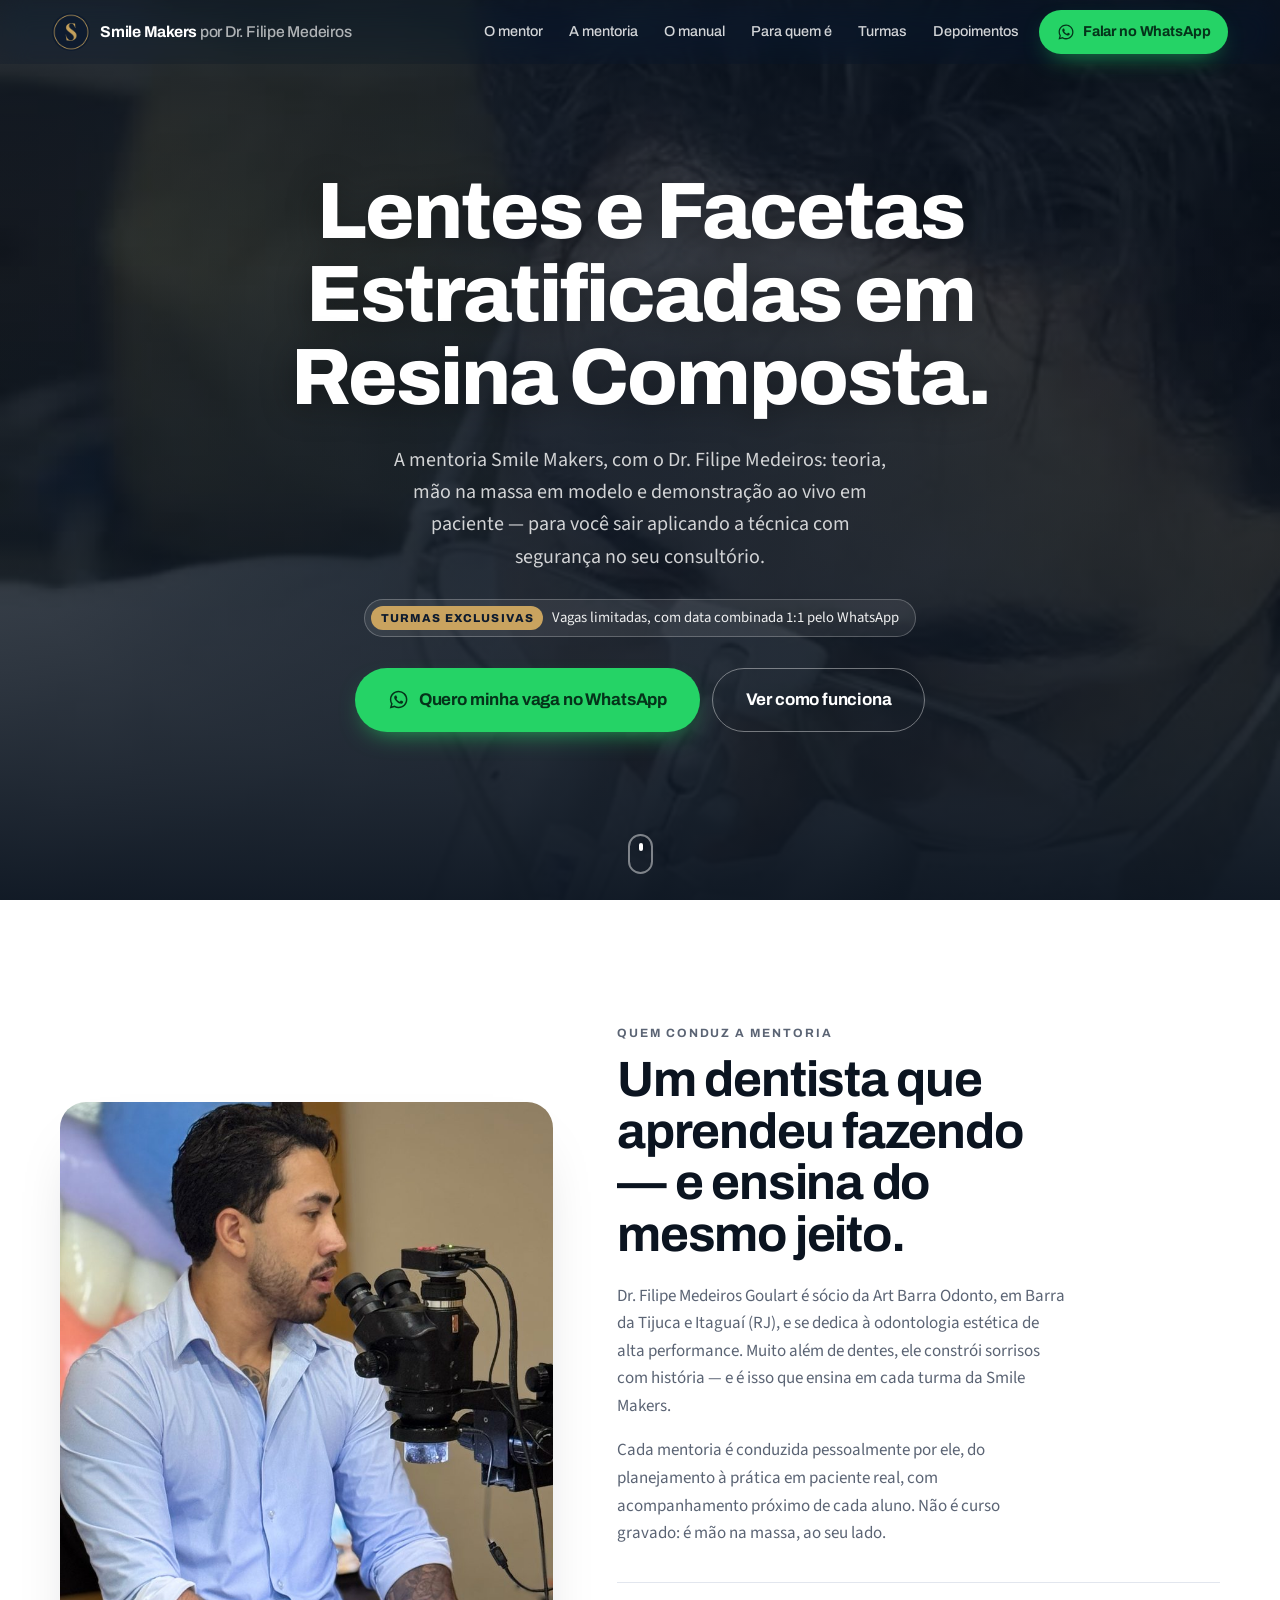
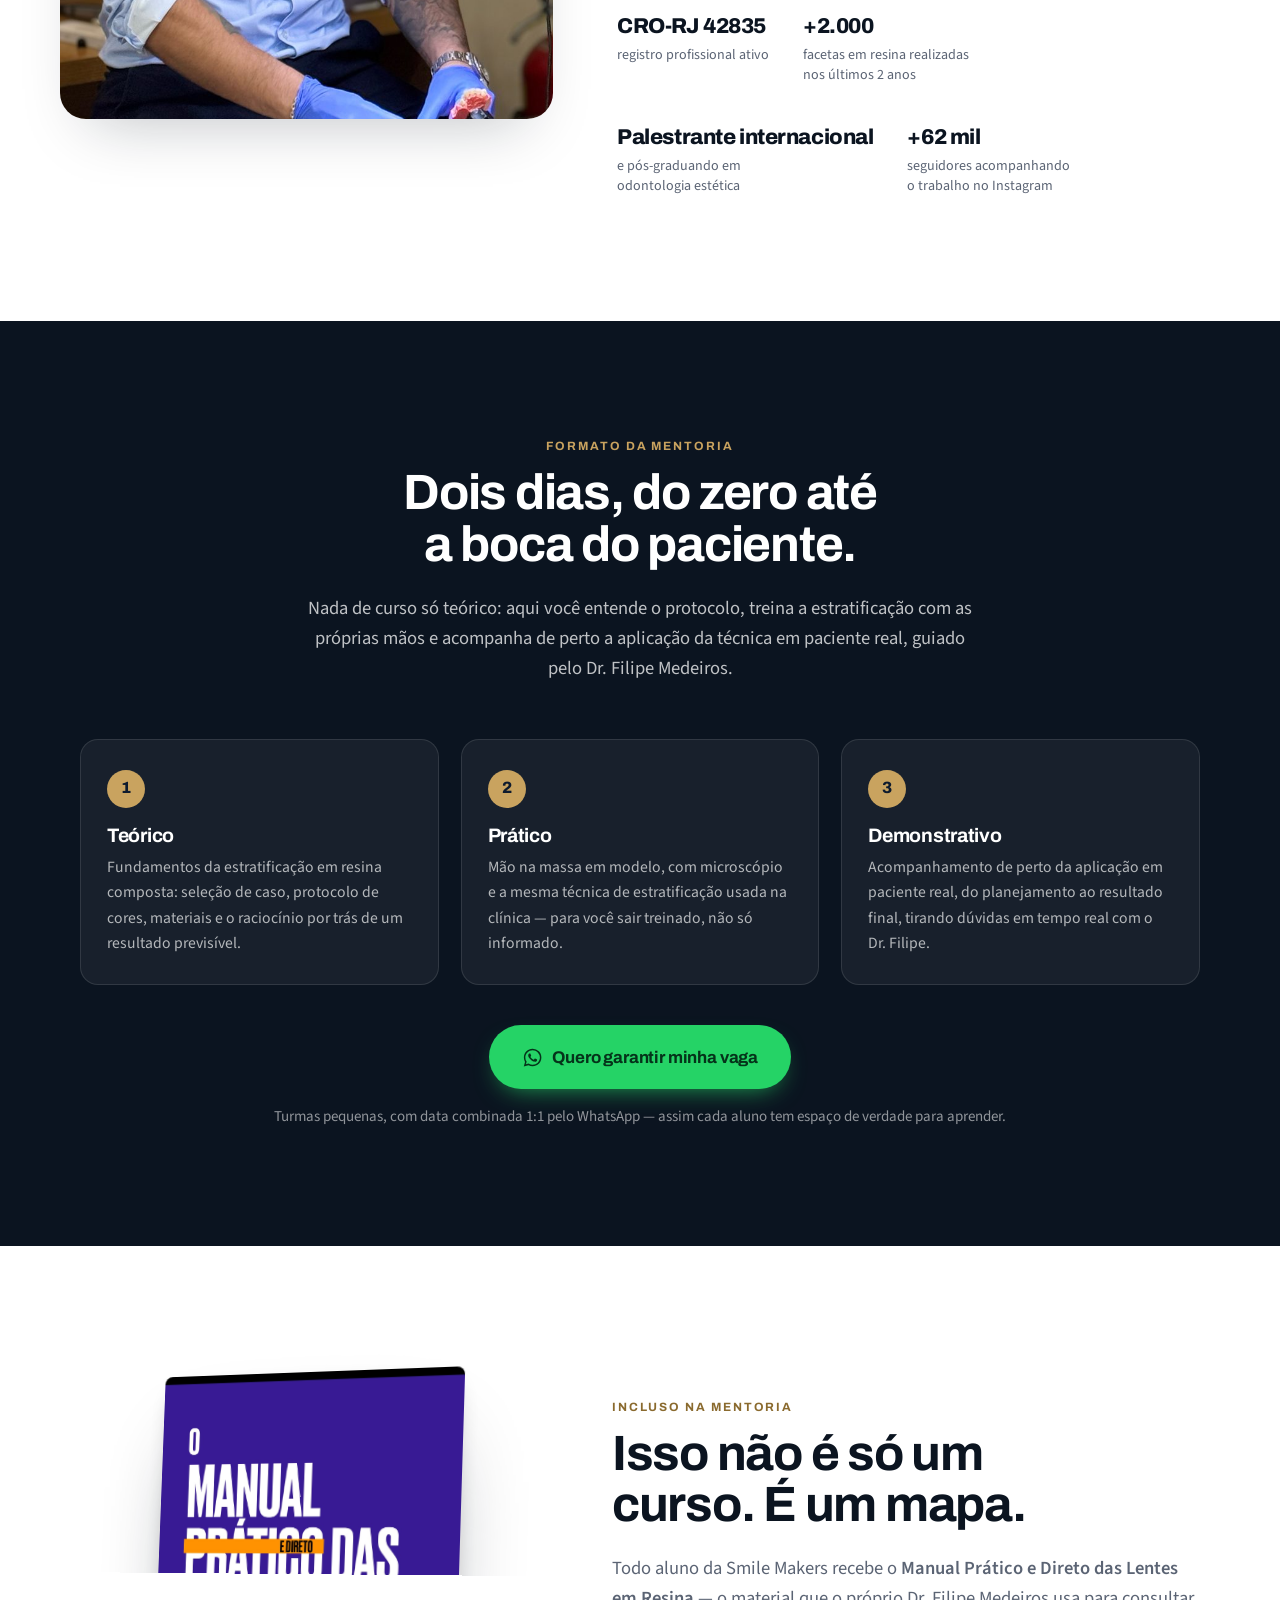
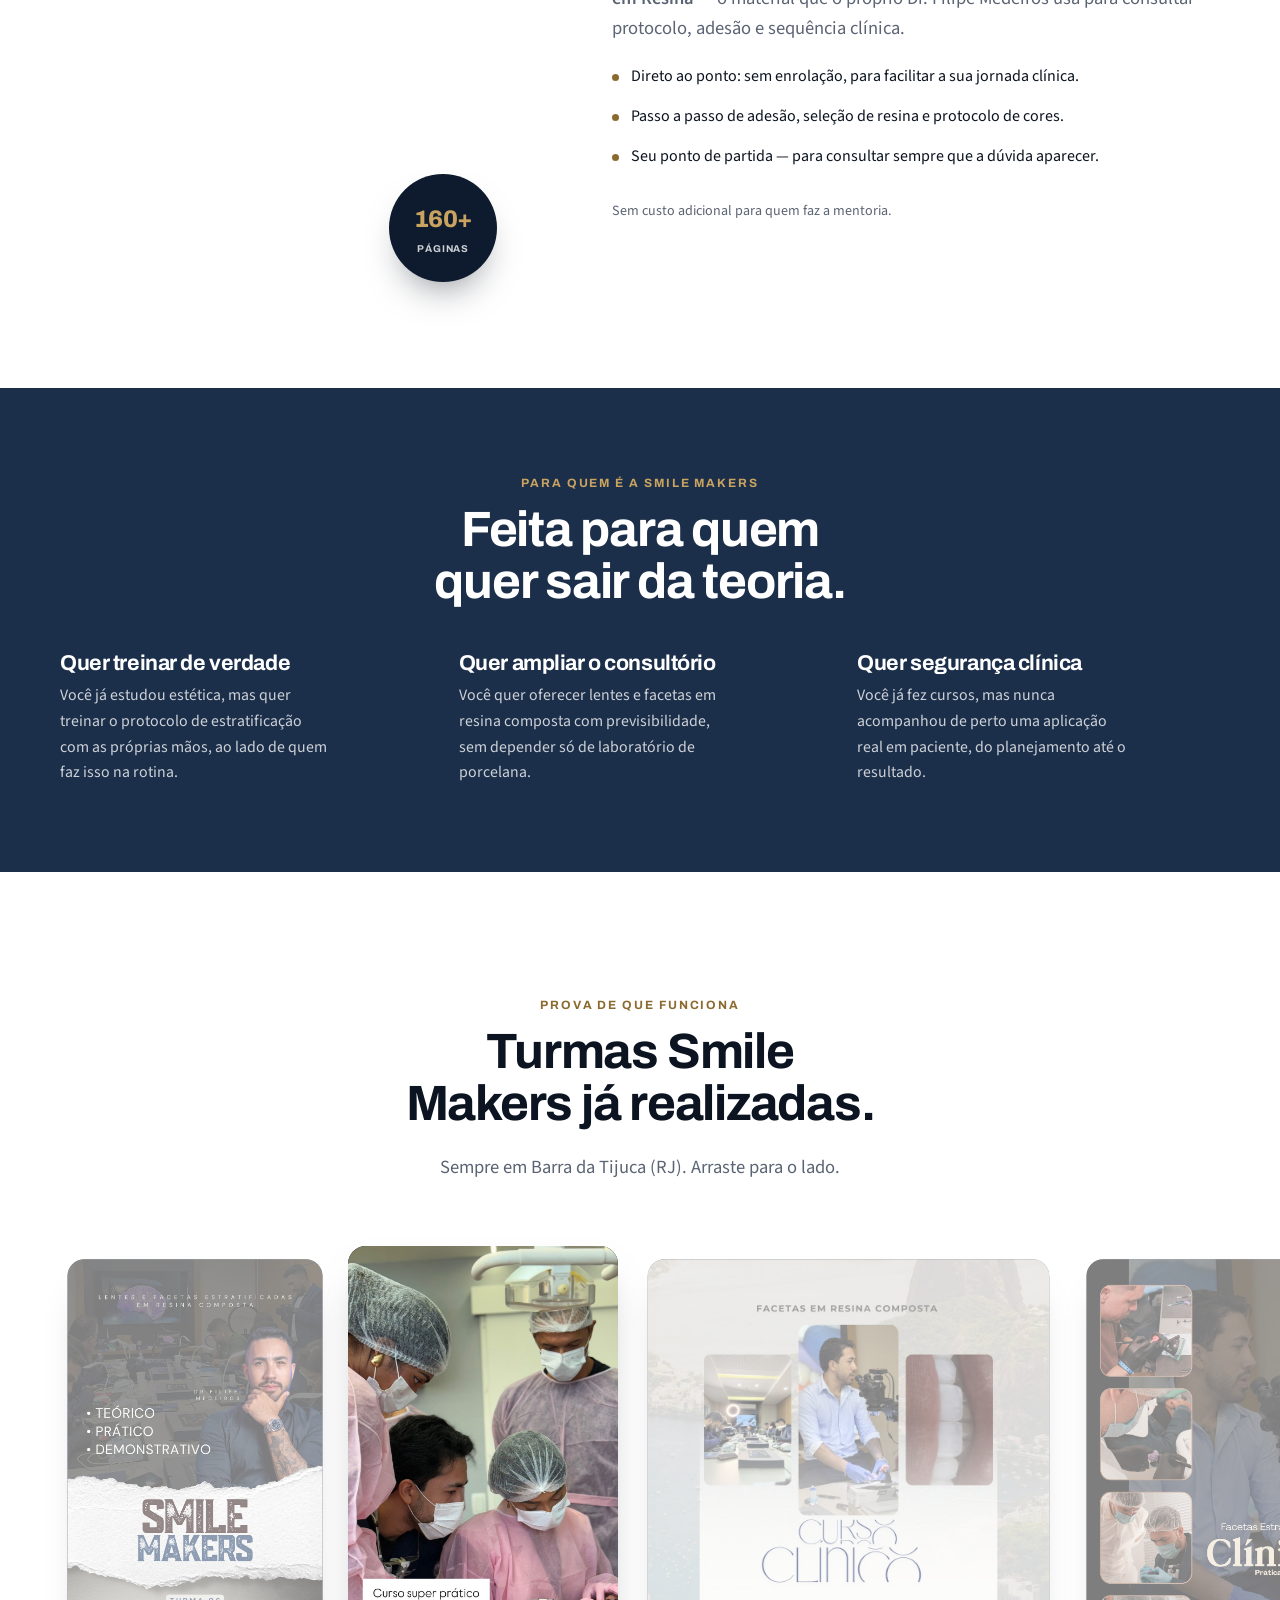
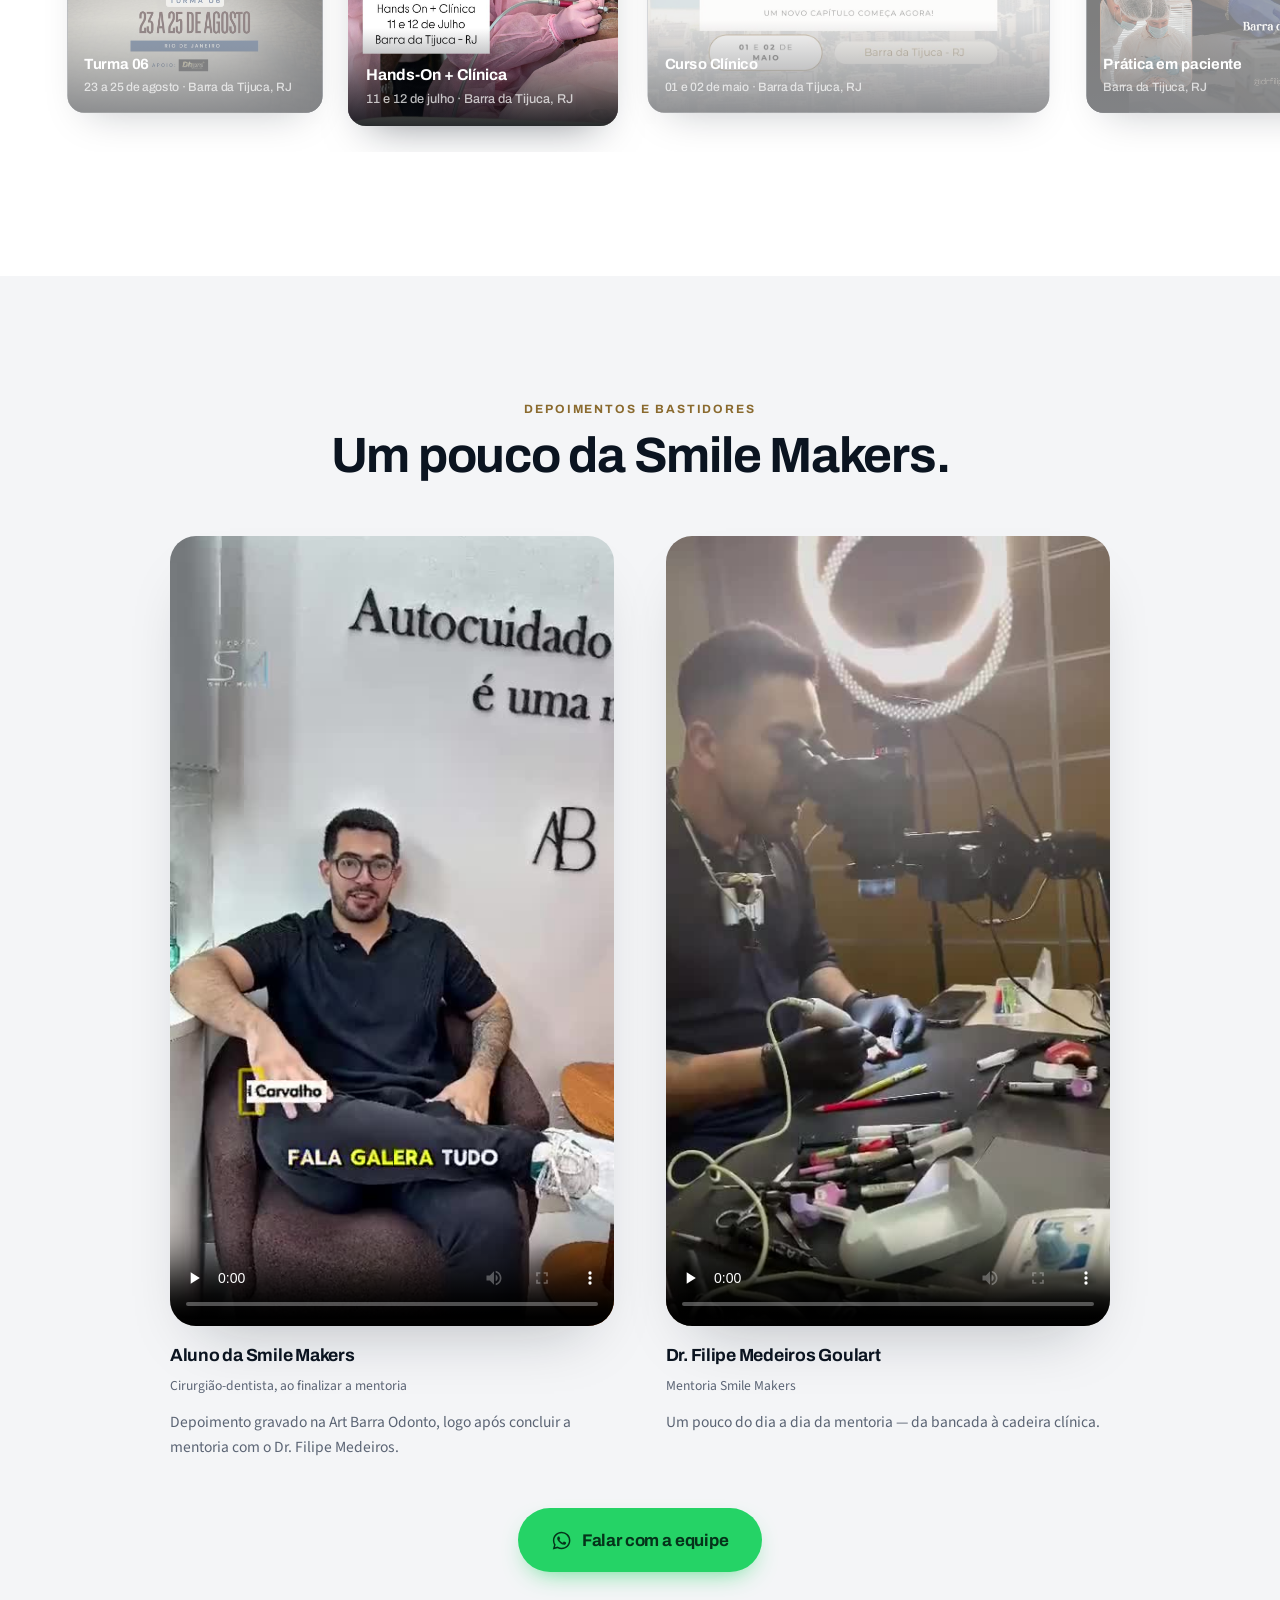
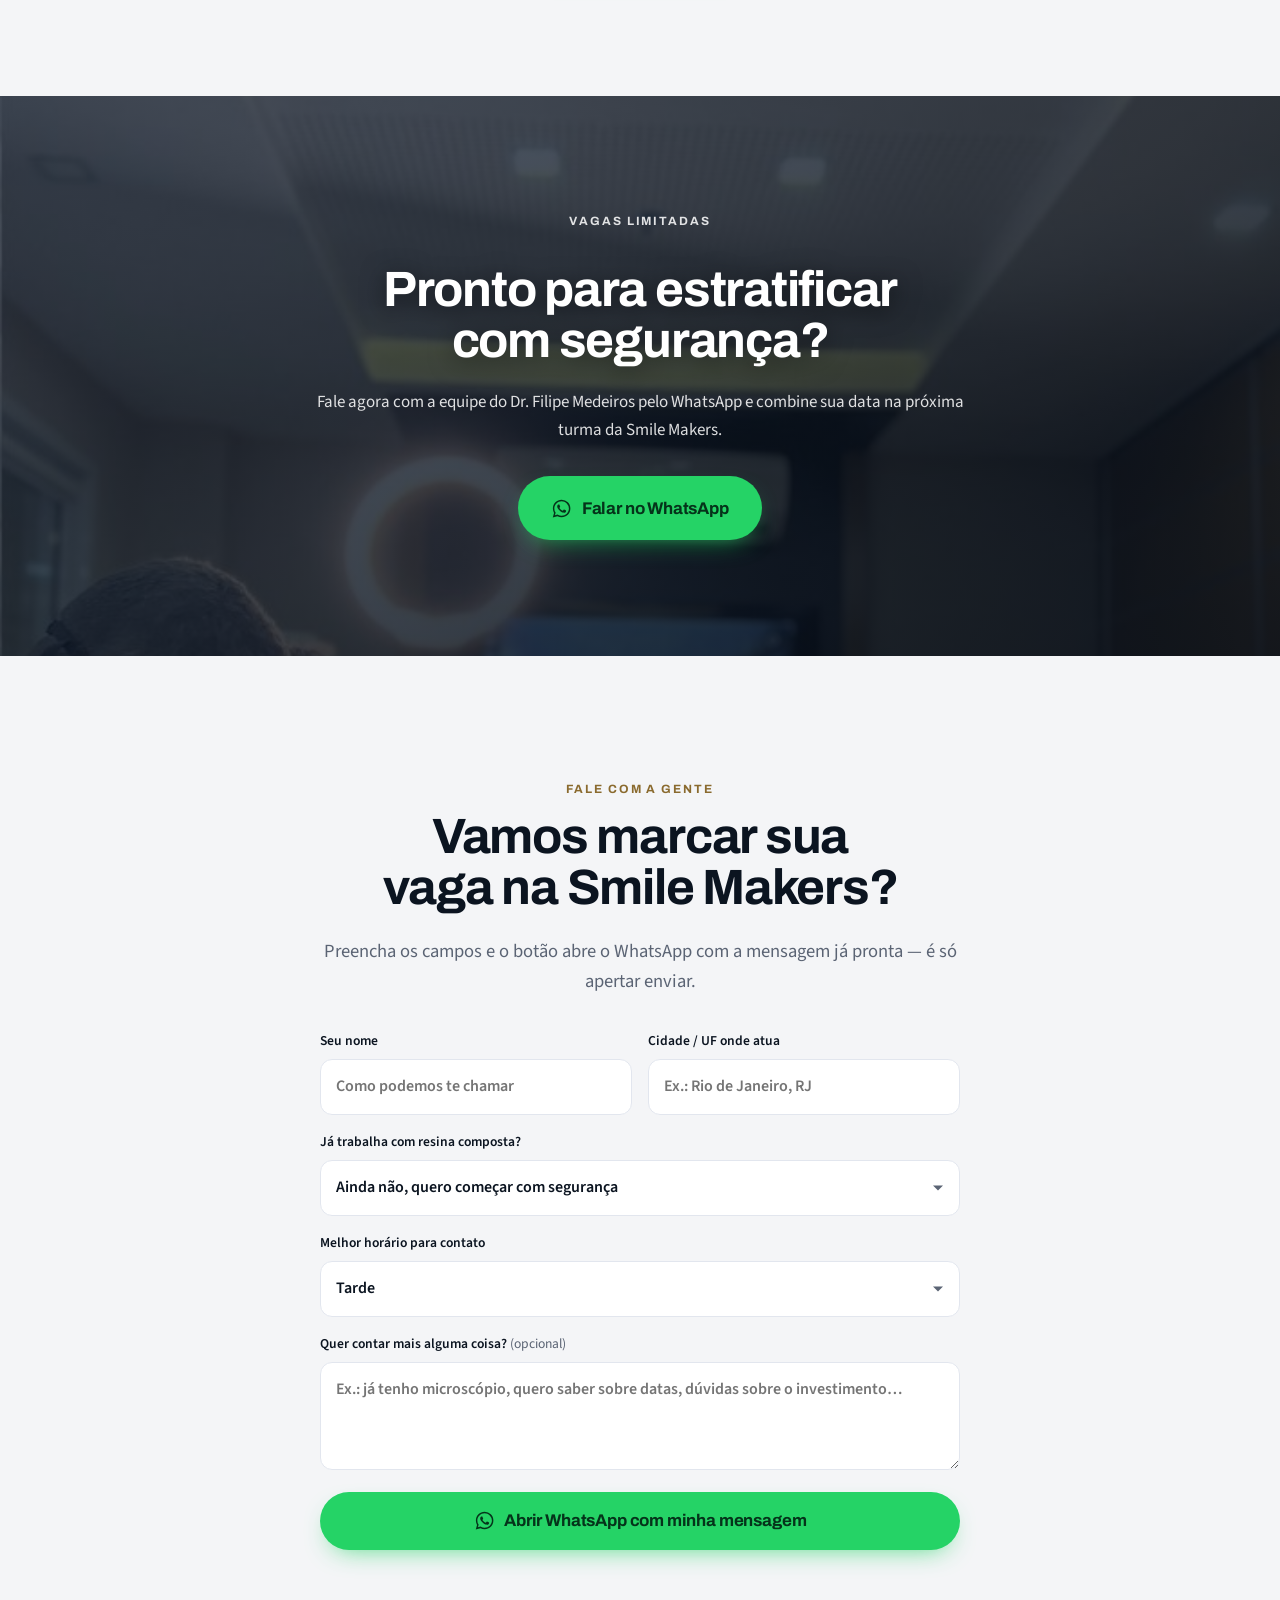
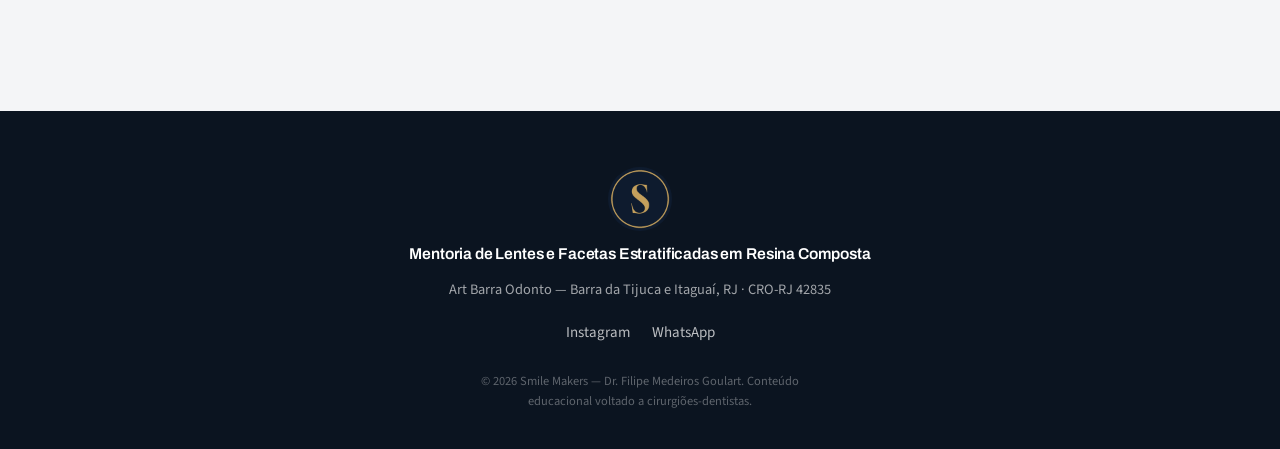
==== commit 8bb481dd: "Redesign fluido estilo Apple e novas seções (manual + depoimento real) Refina a experiência para tra" ====
--- a/index.html
+++ b/index.html
@@ -44,9 +44,10 @@
     <nav class="nav__links" aria-label="Navegação principal">
       <a href="#mentor">O mentor</a>
       <a href="#formato">A mentoria</a>
+      <a href="#manual">O manual</a>
       <a href="#paraquem">Para quem é</a>
       <a href="#turmas">Turmas</a>
-      <a href="#bastidores">Bastidores</a>
+      <a href="#depoimentos">Depoimentos</a>
     </nav>
     <a class="btn btn--wa btn--sm nav__cta" href="https://wa.me/5521988751616?text=Ol%C3%A1%21%20Quero%20saber%20mais%20sobre%20a%20mentoria%20Smile%20Makers%20%28Lentes%20e%20Facetas%20Estratificadas%20em%20Resina%20Composta%29." target="_blank" rel="noopener">
       <svg class="ico-wa" viewBox="0 0 24 24" aria-hidden="true"><path d="M12.04 2C6.58 2 2.13 6.45 2.13 11.91c0 1.75.46 3.45 1.32 4.95L2 22l5.25-1.38a9.9 9.9 0 0 0 4.79 1.22h.01c5.46 0 9.91-4.45 9.91-9.91 0-2.65-1.03-5.14-2.9-7.01A9.82 9.82 0 0 0 12.04 2Zm0 18.13h-.01a8.2 8.2 0 0 1-4.19-1.15l-.3-.18-3.12.82.83-3.04-.2-.31a8.19 8.19 0 0 1-1.26-4.36c0-4.54 3.7-8.24 8.25-8.24 2.2 0 4.27.86 5.83 2.42a8.19 8.19 0 0 1 2.41 5.83c0 4.54-3.7 8.21-8.24 8.21Zm4.52-6.16c-.25-.12-1.47-.72-1.69-.81-.23-.08-.39-.12-.56.13-.16.24-.64.8-.78.97-.15.16-.29.18-.53.06-.25-.12-1.05-.39-1.99-1.23-.74-.66-1.23-1.47-1.38-1.72-.14-.25-.01-.38.11-.5.11-.11.25-.29.37-.44.13-.15.17-.25.25-.41.08-.17.04-.31-.02-.43-.06-.12-.56-1.34-.76-1.84-.2-.48-.4-.42-.56-.43h-.47c-.17 0-.43.06-.66.31-.22.25-.86.85-.86 2.07 0 1.22.89 2.4 1.01 2.56.12.17 1.75 2.67 4.23 3.74.59.26 1.05.41 1.41.52.59.19 1.13.16 1.56.1.48-.07 1.47-.6 1.68-1.18.21-.58.21-1.08.14-1.18-.06-.11-.22-.17-.47-.29Z"/></svg>
@@ -59,9 +60,10 @@
   <div class="nav__sheet" id="navSheet" hidden>
     <a href="#mentor">O mentor</a>
     <a href="#formato">A mentoria</a>
+    <a href="#manual">O manual</a>
     <a href="#paraquem">Para quem é</a>
     <a href="#turmas">Turmas</a>
-    <a href="#bastidores">Bastidores</a>
+    <a href="#depoimentos">Depoimentos</a>
     <a class="btn btn--wa" href="https://wa.me/5521988751616?text=Ol%C3%A1%21%20Quero%20saber%20mais%20sobre%20a%20mentoria%20Smile%20Makers%20%28Lentes%20e%20Facetas%20Estratificadas%20em%20Resina%20Composta%29." target="_blank" rel="noopener">Falar no WhatsApp</a>
   </div>
 </header>
@@ -126,7 +128,8 @@
         </p>
         <ul class="facts">
           <li><strong>CRO-RJ 42835</strong><span>registro profissional ativo</span></li>
-          <li><strong>Art Barra Odonto</strong><span>sócio, Barra da Tijuca e Itaguaí (RJ)</span></li>
+          <li><strong>+2.000</strong><span>facetas em resina realizadas nos últimos 2 anos</span></li>
+          <li><strong>Palestrante internacional</strong><span>e pós-graduando em odontologia estética</span></li>
           <li><strong>+62 mil</strong><span>seguidores acompanhando o trabalho no Instagram</span></li>
         </ul>
       </div>
@@ -174,6 +177,31 @@
     </div>
   </section>
 
+  <!-- ============ BÔNUS: O MANUAL ============ -->
+  <section class="bonus" id="manual">
+    <div class="bonus__grid">
+      <div class="bonus__book reveal" data-reveal>
+        <img src="assets/img/fotos/manual-capa.jpg" alt="Capa do Manual Prático e Direto das Lentes em Resina, por Dr. Filipe Medeiros" width="1000" height="1545" loading="lazy" decoding="async">
+        <div class="bonus__badge"><strong>160+</strong><span>páginas</span></div>
+      </div>
+      <div class="bonus__text reveal" data-reveal>
+        <p class="eyebrow">Incluso na mentoria</p>
+        <h2>Isso não é só um curso. É um mapa.</h2>
+        <p class="lead">
+          Todo aluno da Smile Makers recebe o <strong>Manual Prático e Direto
+          das Lentes em Resina</strong> — o material que o próprio Dr. Filipe
+          Medeiros usa para consultar protocolo, adesão e sequência clínica.
+        </p>
+        <ul class="bonus__list">
+          <li>Direto ao ponto: sem enrolação, para facilitar a sua jornada clínica.</li>
+          <li>Passo a passo de adesão, seleção de resina e protocolo de cores.</li>
+          <li>Seu ponto de partida — para consultar sempre que a dúvida aparecer.</li>
+        </ul>
+        <p class="bonus__note">Sem custo adicional para quem faz a mentoria.</p>
+      </div>
+    </div>
+  </section>
+
   <!-- ============ PARA QUEM É ============ -->
   <section class="values" id="paraquem">
     <div class="section-head reveal" data-reveal>
@@ -224,15 +252,28 @@
     </div>
   </section>
 
-  <!-- ============ BASTIDORES (vídeo) ============ -->
-  <section class="voices" id="bastidores">
+  <!-- ============ DEPOIMENTOS (vídeos) ============ -->
+  <section class="voices" id="depoimentos">
     <div class="section-head reveal" data-reveal>
-      <p class="eyebrow">Bastidores</p>
+      <p class="eyebrow">Depoimentos e bastidores</p>
       <h2>Um pouco da Smile Makers.</h2>
     </div>
 
-    <div class="voices__grid voices__grid--solo">
-      <figure class="voice voice--wide reveal" data-reveal>
+    <div class="voices__grid">
+      <figure class="voice reveal" data-reveal>
+        <video controls preload="none" playsinline
+               poster="assets/video/depoimento-aluno-poster.jpg"
+               aria-label="Depoimento em vídeo de um aluno da mentoria Smile Makers">
+          <source src="assets/video/depoimento-aluno.mp4" type="video/mp4">
+          Seu navegador não reproduz vídeo. <a href="assets/video/depoimento-aluno.mp4">Baixar</a>.
+        </video>
+        <figcaption>
+          <p class="voice__who">Aluno da Smile Makers</p>
+          <p class="voice__role">Cirurgião-dentista, ao finalizar a mentoria</p>
+          <p class="voice__desc">Depoimento gravado na Art Barra Odonto, logo após concluir a mentoria com o Dr. Filipe Medeiros.</p>
+        </figcaption>
+      </figure>
+      <figure class="voice reveal" data-reveal>
         <video controls preload="none" playsinline
                poster="assets/video/bastidores-poster.jpg"
                aria-label="Vídeo: bastidores da mentoria Smile Makers, enviado pelo Dr. Filipe Medeiros">
@@ -242,13 +283,16 @@
         <figcaption>
           <p class="voice__who">Dr. Filipe Medeiros Goulart</p>
           <p class="voice__role">Mentoria Smile Makers</p>
-          <p class="voice__desc">Conteúdo enviado pelo Dr. Filipe Medeiros, mostrando um pouco do dia a dia da mentoria — da bancada à cadeira clínica.</p>
-          <a class="btn btn--wa" href="https://wa.me/5521988751616?text=Ol%C3%A1%21%20Vi%20o%20v%C3%ADdeo%20da%20Smile%20Makers%20e%20quero%20saber%20mais%20sobre%20a%20mentoria." target="_blank" rel="noopener">
-            <svg class="ico-wa" viewBox="0 0 24 24" aria-hidden="true"><path d="M12.04 2C6.58 2 2.13 6.45 2.13 11.91c0 1.75.46 3.45 1.32 4.95L2 22l5.25-1.38a9.9 9.9 0 0 0 4.79 1.22h.01c5.46 0 9.91-4.45 9.91-9.91 0-2.65-1.03-5.14-2.9-7.01A9.82 9.82 0 0 0 12.04 2Zm0 18.13h-.01a8.2 8.2 0 0 1-4.19-1.15l-.3-.18-3.12.82.83-3.04-.2-.31a8.19 8.19 0 0 1-1.26-4.36c0-4.54 3.7-8.24 8.25-8.24 2.2 0 4.27.86 5.83 2.42a8.19 8.19 0 0 1 2.41 5.83c0 4.54-3.7 8.21-8.24 8.21Zm4.52-6.16c-.25-.12-1.47-.72-1.69-.81-.23-.08-.39-.12-.56.13-.16.24-.64.8-.78.97-.15.16-.29.18-.53.06-.25-.12-1.05-.39-1.99-1.23-.74-.66-1.23-1.47-1.38-1.72-.14-.25-.01-.38.11-.5.11-.11.25-.29.37-.44.13-.15.17-.25.25-.41.08-.17.04-.31-.02-.43-.06-.12-.56-1.34-.76-1.84-.2-.48-.4-.42-.56-.43h-.47c-.17 0-.43.06-.66.31-.22.25-.86.85-.86 2.07 0 1.22.89 2.4 1.01 2.56.12.17 1.75 2.67 4.23 3.74.59.26 1.05.41 1.41.52.59.19 1.13.16 1.56.1.48-.07 1.47-.6 1.68-1.18.21-.58.21-1.08.14-1.18-.06-.11-.22-.17-.47-.29Z"/></svg>
-            Falar com a equipe
-          </a>
+          <p class="voice__desc">Um pouco do dia a dia da mentoria — da bancada à cadeira clínica.</p>
         </figcaption>
       </figure>
+    </div>
+
+    <div class="trial__cta reveal" data-reveal style="margin-top:clamp(34px,4vw,48px)">
+      <a class="btn btn--wa btn--lg" href="https://wa.me/5521988751616?text=Ol%C3%A1%21%20Vi%20o%20v%C3%ADdeo%20da%20Smile%20Makers%20e%20quero%20saber%20mais%20sobre%20a%20mentoria." target="_blank" rel="noopener">
+        <svg class="ico-wa" viewBox="0 0 24 24" aria-hidden="true"><path d="M12.04 2C6.58 2 2.13 6.45 2.13 11.91c0 1.75.46 3.45 1.32 4.95L2 22l5.25-1.38a9.9 9.9 0 0 0 4.79 1.22h.01c5.46 0 9.91-4.45 9.91-9.91 0-2.65-1.03-5.14-2.9-7.01A9.82 9.82 0 0 0 12.04 2Zm0 18.13h-.01a8.2 8.2 0 0 1-4.19-1.15l-.3-.18-3.12.82.83-3.04-.2-.31a8.19 8.19 0 0 1-1.26-4.36c0-4.54 3.7-8.24 8.25-8.24 2.2 0 4.27.86 5.83 2.42a8.19 8.19 0 0 1 2.41 5.83c0 4.54-3.7 8.21-8.24 8.21Zm4.52-6.16c-.25-.12-1.47-.72-1.69-.81-.23-.08-.39-.12-.56.13-.16.24-.64.8-.78.97-.15.16-.29.18-.53.06-.25-.12-1.05-.39-1.99-1.23-.74-.66-1.23-1.47-1.38-1.72-.14-.25-.01-.38.11-.5.11-.11.25-.29.37-.44.13-.15.17-.25.25-.41.08-.17.04-.31-.02-.43-.06-.12-.56-1.34-.76-1.84-.2-.48-.4-.42-.56-.43h-.47c-.17 0-.43.06-.66.31-.22.25-.86.85-.86 2.07 0 1.22.89 2.4 1.01 2.56.12.17 1.75 2.67 4.23 3.74.59.26 1.05.41 1.41.52.59.19 1.13.16 1.56.1.48-.07 1.47-.6 1.68-1.18.21-.58.21-1.08.14-1.18-.06-.11-.22-.17-.47-.29Z"/></svg>
+        Falar com a equipe
+      </a>
     </div>
   </section>
 
--- a/assets/css/styles.css
+++ b/assets/css/styles.css
@@ -33,7 +33,7 @@
   --ease:cubic-bezier(.16,1,.3,1);
   --safe-top:env(safe-area-inset-top,0px);
   --safe-bottom:env(safe-area-inset-bottom,0px);
-  --shadow-lift:0 26px 50px -24px rgba(11,20,32,.34);
+  --shadow-lift:0 30px 60px -30px rgba(11,20,32,.28);
 }
 
 /* ---------- base ---------- */
@@ -136,7 +136,10 @@
 .nav{
   position:fixed;inset:0 0 auto 0;z-index:1000;
   padding-top:var(--safe-top);
-  transition:background-color .4s var(--ease),backdrop-filter .4s var(--ease),box-shadow .4s var(--ease);
+  background:rgba(11,20,32,.22);
+  -webkit-backdrop-filter:saturate(160%) blur(14px);
+  backdrop-filter:saturate(160%) blur(14px);
+  transition:background-color .5s var(--ease),backdrop-filter .5s var(--ease),box-shadow .5s var(--ease);
 }
 .nav.is-solid{
   background:rgba(11,20,32,.86);
@@ -263,8 +266,21 @@
 }
 
 /* ---------- utilitário de revelação ---------- */
-.reveal{opacity:0;transform:translateY(26px);transition:opacity .85s var(--ease),transform .85s var(--ease);}
-.reveal.is-visible{opacity:1;transform:none;}
+.reveal{
+  opacity:0;transform:translateY(34px) scale(.975);filter:blur(7px);
+  transition:opacity 1s var(--ease),transform 1s var(--ease),filter 1s var(--ease);
+}
+.reveal.is-visible{opacity:1;transform:none;filter:blur(0);}
+
+/* pequeno atraso em cascata para grupos de cartões — reforça a sensação
+   de que os elementos pertencem ao mesmo sistema, não peças soltas */
+.steps .step:nth-child(2),.values__inner .value:nth-child(2),.facts li:nth-child(2){transition-delay:.08s;}
+.steps .step:nth-child(3),.values__inner .value:nth-child(3),.facts li:nth-child(3){transition-delay:.16s;}
+.facts li:nth-child(4){transition-delay:.24s;}
+
+@media (prefers-reduced-motion: reduce){
+  .reveal{filter:none;}
+}
 
 /* ---------- estrutura de seções ---------- */
 .section-head{max-width:660px;margin:0 auto 54px;text-align:center;}
@@ -274,7 +290,6 @@
 .trial{
   background:var(--ink);color:#fff;
   padding:clamp(74px,10vw,116px) 22px;
-  border-bottom:10px solid var(--gold);
 }
 .trial__inner{max-width:1120px;margin:0 auto;}
 .trial__head{max-width:680px;margin:0 auto 56px;text-align:center;}
@@ -336,6 +351,49 @@
 @media (max-width:860px){
   .about__grid{grid-template-columns:1fr;}
   .about__media img{aspect-ratio:1/1;object-position:50% 15%;}
+}
+
+/* ---------- bônus: o manual ---------- */
+.bonus{padding:clamp(78px,10vw,124px) 22px;background:var(--paper);overflow:hidden;}
+.bonus__grid{
+  max-width:1120px;margin:0 auto;
+  display:grid;grid-template-columns:.86fr 1.14fr;gap:clamp(46px,7vw,88px);align-items:center;
+}
+.bonus__book{position:relative;display:flex;justify-content:center;perspective:1600px;}
+.bonus__book img{
+  width:min(100%,320px);border-radius:8px;
+  box-shadow:0 50px 90px -34px rgba(11,20,32,.45),0 10px 26px -12px rgba(11,20,32,.3);
+  transform:rotateY(-20deg) rotateX(3deg) rotateZ(1deg);
+  transition:transform .7s var(--ease);
+}
+.bonus__book:hover img{transform:rotateY(-11deg) rotateX(1deg) rotateZ(.5deg);}
+.bonus__badge{
+  position:absolute;right:6%;bottom:-18px;
+  display:flex;flex-direction:column;align-items:center;justify-content:center;gap:2px;
+  width:108px;height:108px;border-radius:50%;
+  background:var(--navy-deep);color:var(--gold);
+  font-family:var(--display);text-align:center;
+  box-shadow:0 20px 36px -16px rgba(11,20,32,.5);
+}
+.bonus__badge strong{font-size:1.5rem;font-weight:800;letter-spacing:-.02em;}
+.bonus__badge span{font-size:.62rem;font-weight:700;letter-spacing:.08em;text-transform:uppercase;color:rgba(255,255,255,.8);}
+
+.bonus__text .lead{margin-bottom:1.1em;}
+.bonus__list{list-style:none;margin:0 0 30px;padding:0;display:flex;flex-direction:column;gap:14px;}
+.bonus__list li{
+  display:flex;align-items:baseline;gap:12px;
+  font-size:1rem;color:var(--ink);
+}
+.bonus__list li::before{
+  content:"";flex:none;width:7px;height:7px;margin-top:.5em;border-radius:50%;background:var(--gold-deep);
+}
+.bonus__note{font-size:.88rem;color:var(--muted);}
+
+@media (max-width:860px){
+  .bonus__grid{grid-template-columns:1fr;text-align:center;}
+  .bonus__book{margin-bottom:8px;}
+  .bonus__book img{transform:rotateY(-8deg) rotateX(2deg);}
+  .bonus__list li{text-align:left;}
 }
 
 /* ---------- para quem é a mentoria ---------- */
@@ -383,13 +441,15 @@
 .shot figcaption strong{display:block;font-size:.98rem;font-weight:700;}
 .shot figcaption span{display:block;margin-top:2px;font-size:.8rem;font-weight:500;color:rgba(255,255,255,.72);}
 
-/* ---------- bastidores (vídeo) ---------- */
-.voices{padding:clamp(70px,9vw,110px) 22px;background:var(--paper-2);}
-.voices__grid{max-width:940px;margin:0 auto;}
-.voices__grid--solo{max-width:860px;}
+/* ---------- depoimentos (vídeos) ---------- */
+.voices{padding:clamp(78px,10vw,124px) 22px;background:var(--paper-2);}
+.voices__grid{
+  max-width:940px;margin:0 auto;
+  display:grid;grid-template-columns:repeat(2,1fr);gap:clamp(28px,4vw,52px);
+}
 .voice{margin:0;display:flex;flex-direction:column;gap:16px;}
 .voice video{
-  display:block;height:min(460px,60vh);width:auto;max-width:100%;margin:0 auto;
+  display:block;width:100%;aspect-ratio:9/16;object-fit:cover;
   border-radius:var(--r-lg);background:var(--ink);
   box-shadow:var(--shadow-lift);
 }
@@ -400,18 +460,10 @@
 }
 .voice__role{margin:0;font-size:.85rem;color:var(--muted);}
 .voice__desc{margin:8px 0 0;font-size:.97rem;color:var(--muted);}
-
-.voice--wide{
-  display:grid;grid-template-columns:auto 1fr;
-  gap:clamp(26px,4vw,48px);align-items:center;
-}
-.voice--wide figcaption{gap:6px;}
-.voice--wide .voice__who{font-size:1.28rem;}
-.voice--wide .btn{margin-top:18px;justify-self:start;}
+.voice .btn{margin-top:4px;align-self:flex-start;}
 
 @media (max-width:760px){
-  .voice video{height:min(62vh,460px);}
-  .voice--wide{grid-template-columns:1fr;gap:20px;}
+  .voices__grid{grid-template-columns:1fr;max-width:420px;}
 }
 
 /* ---------- CTA grande ---------- */
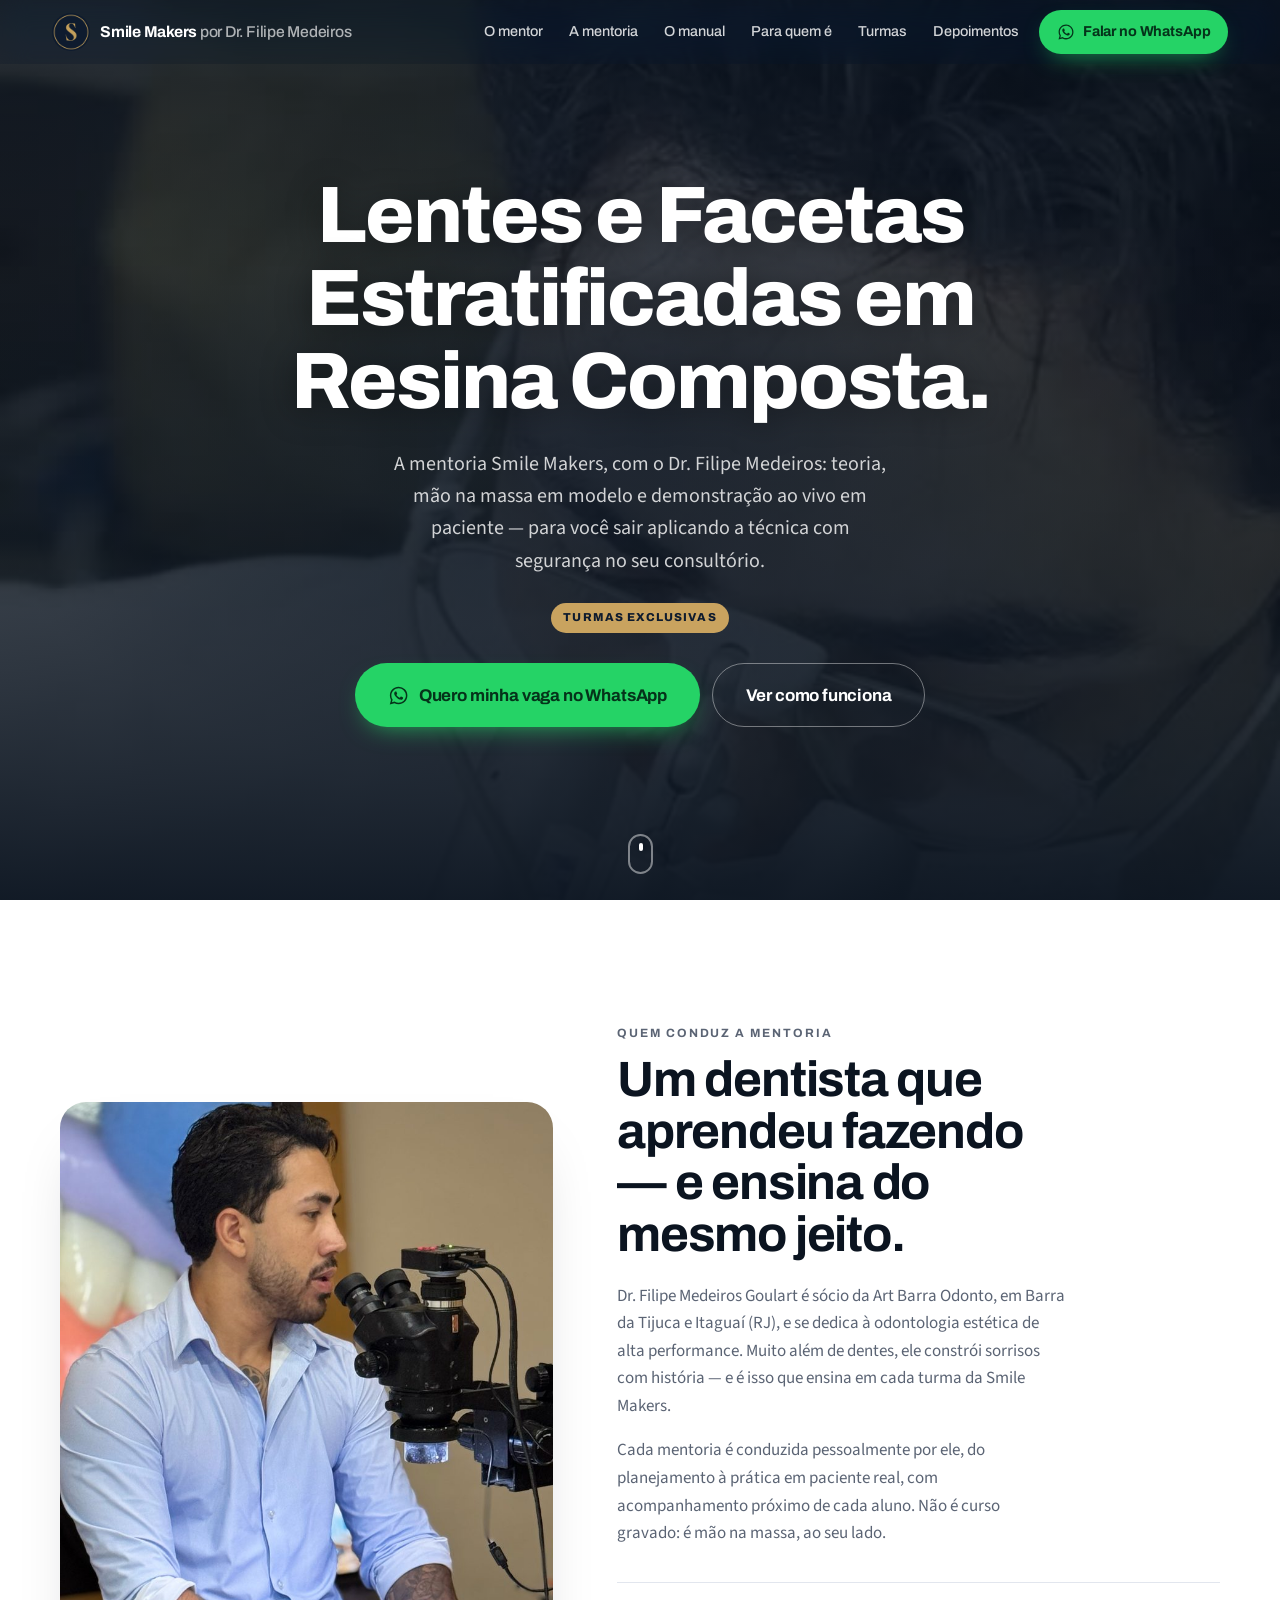
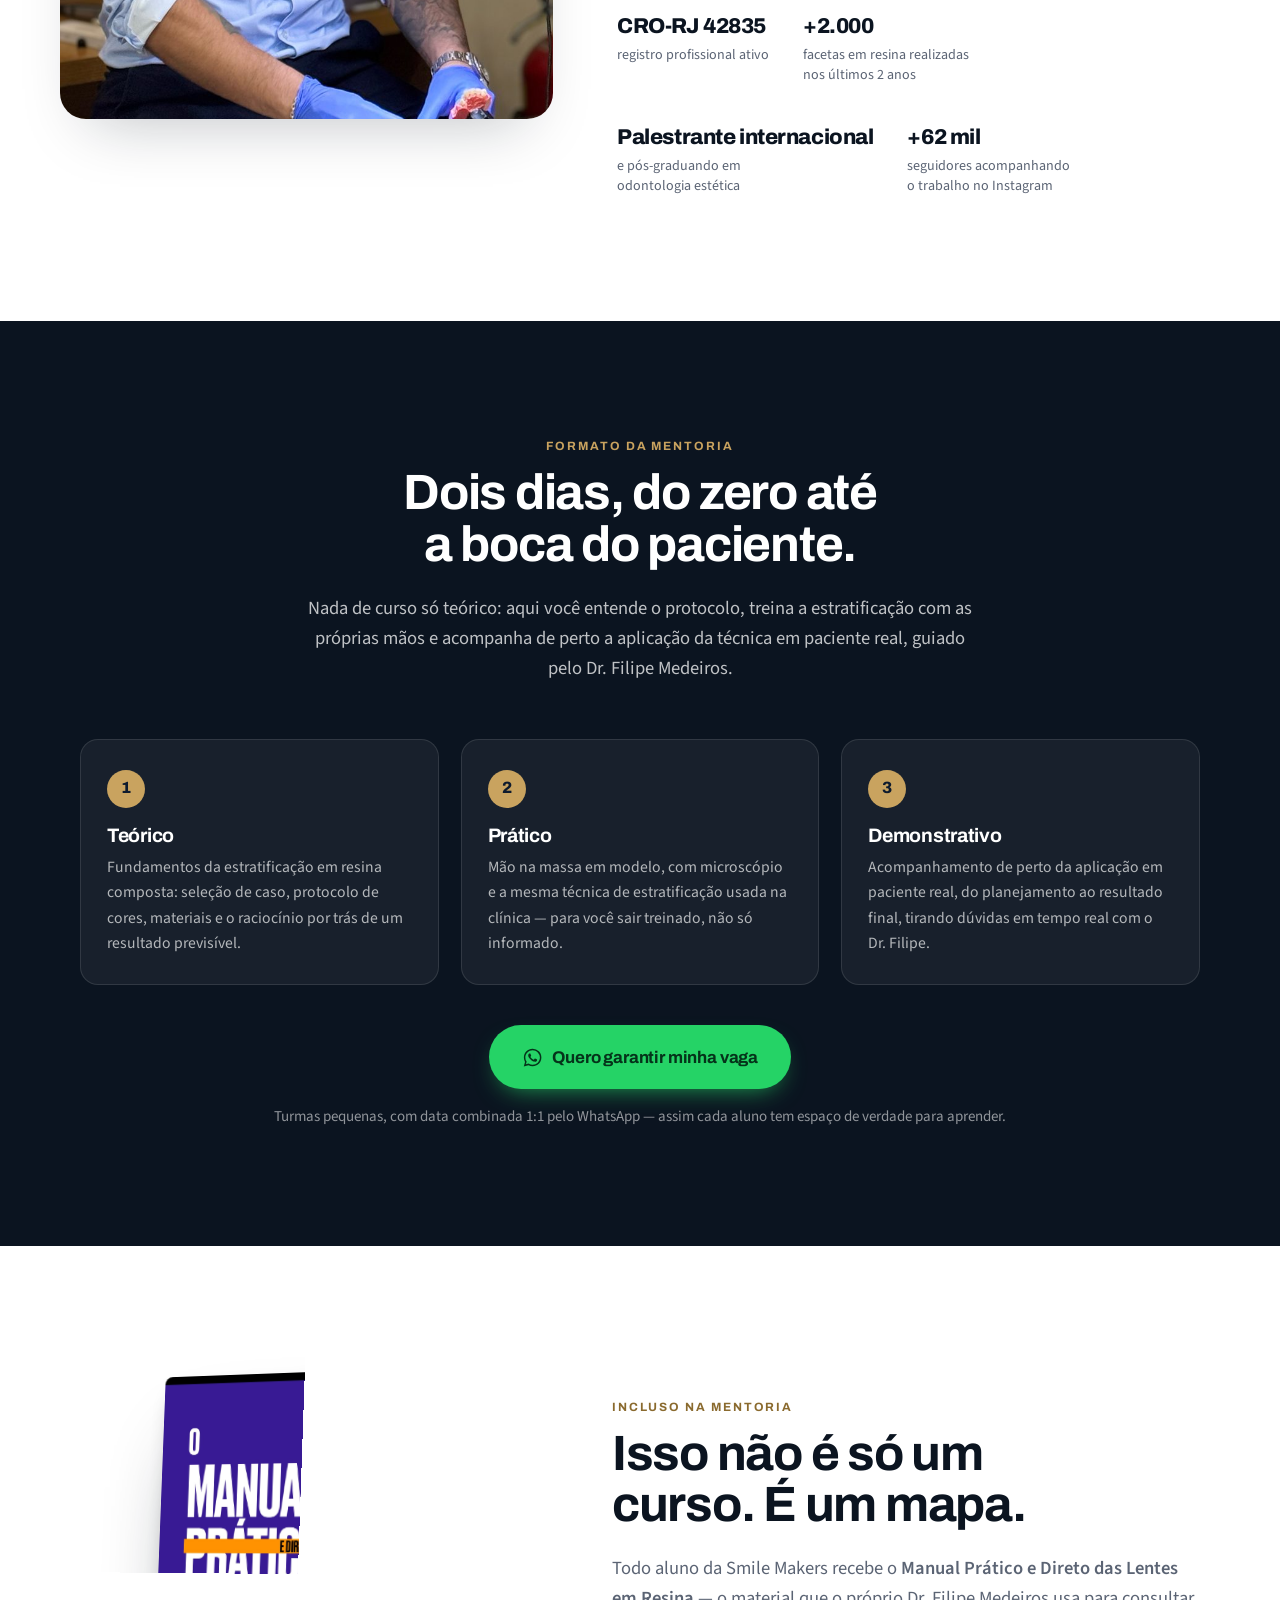
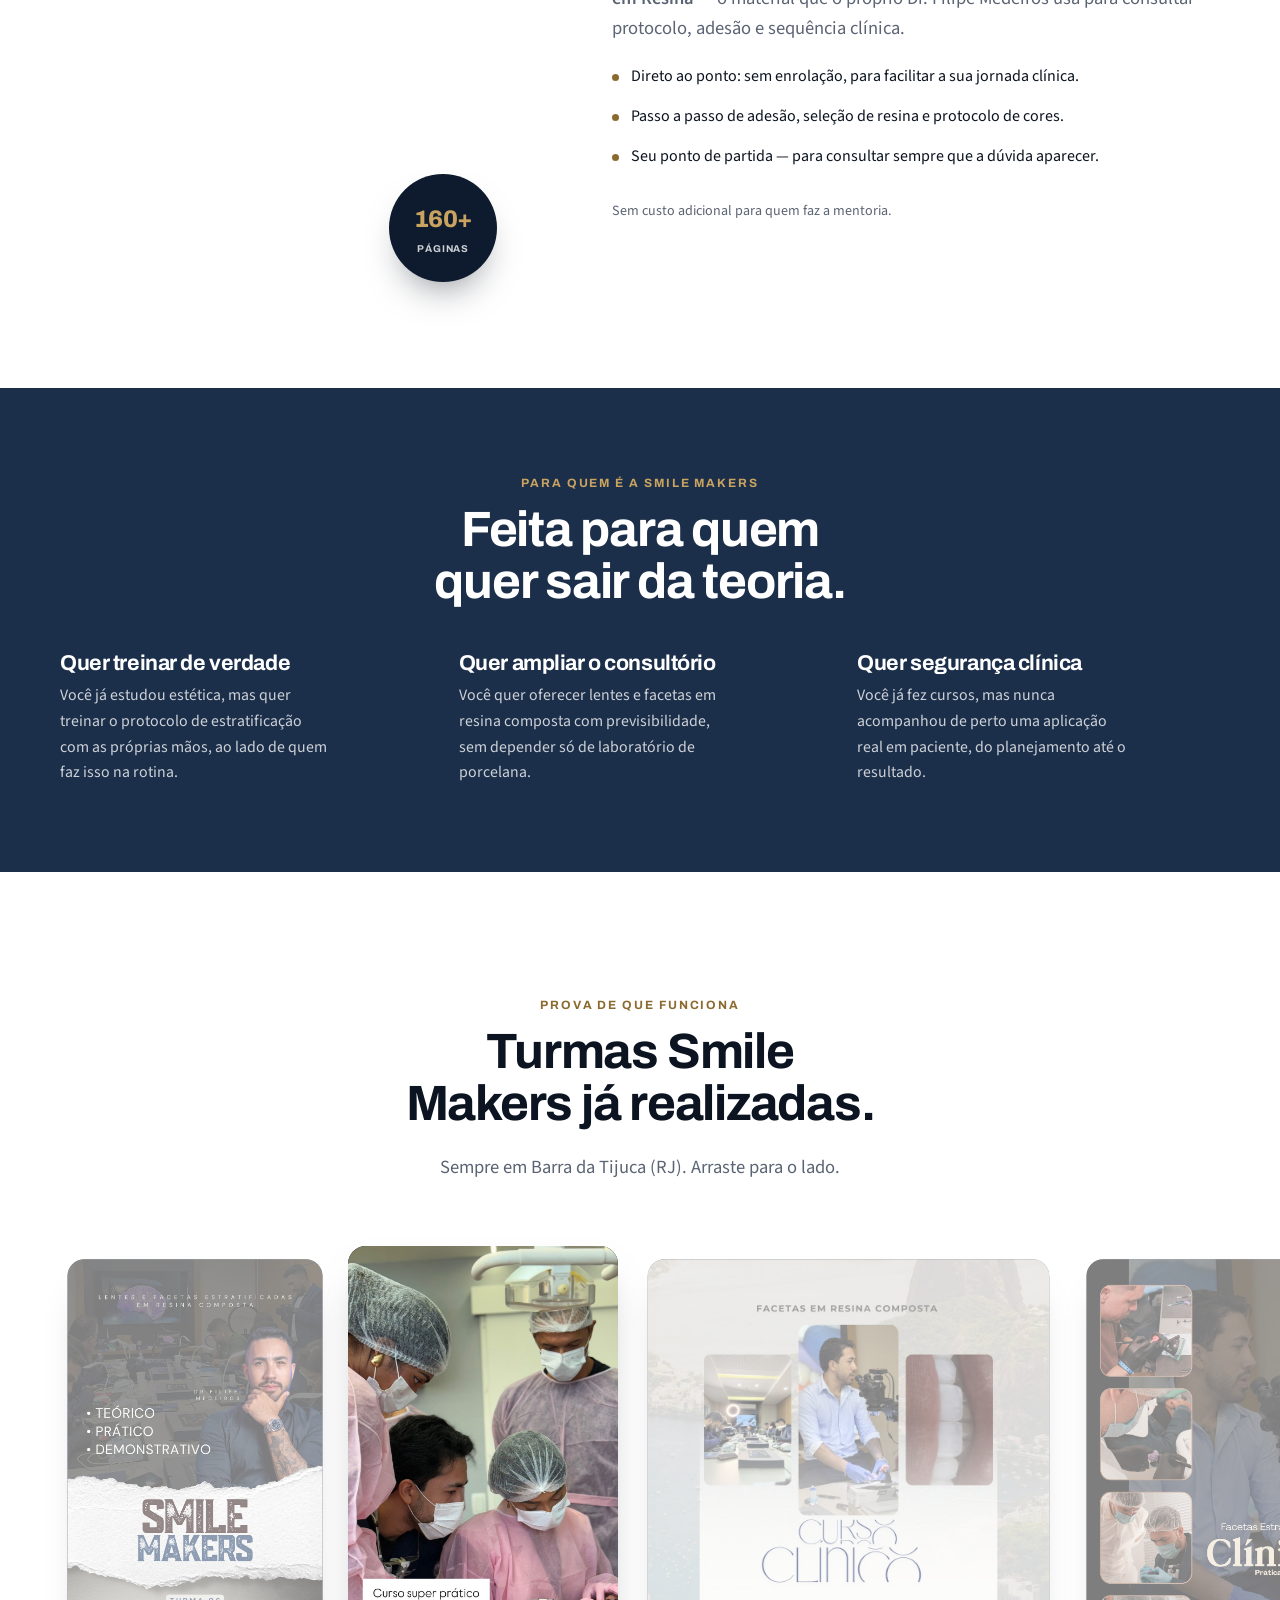
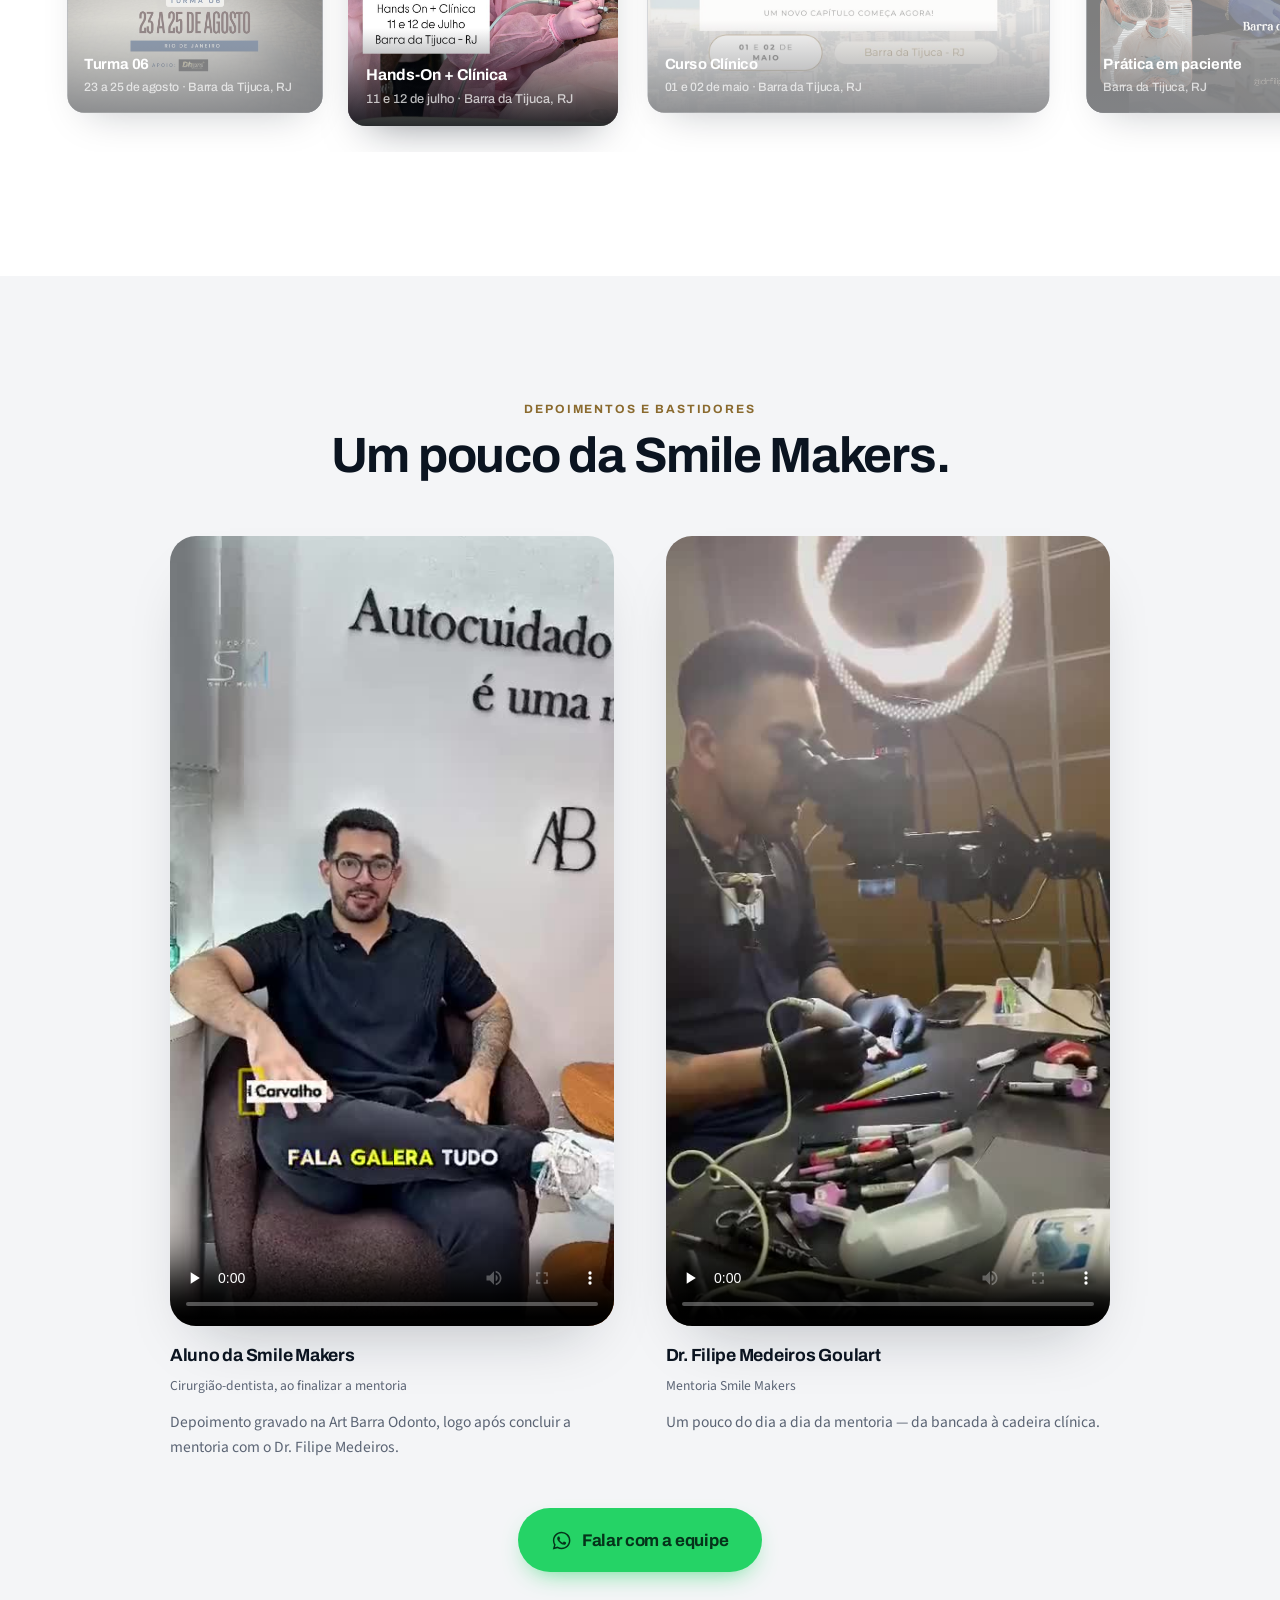
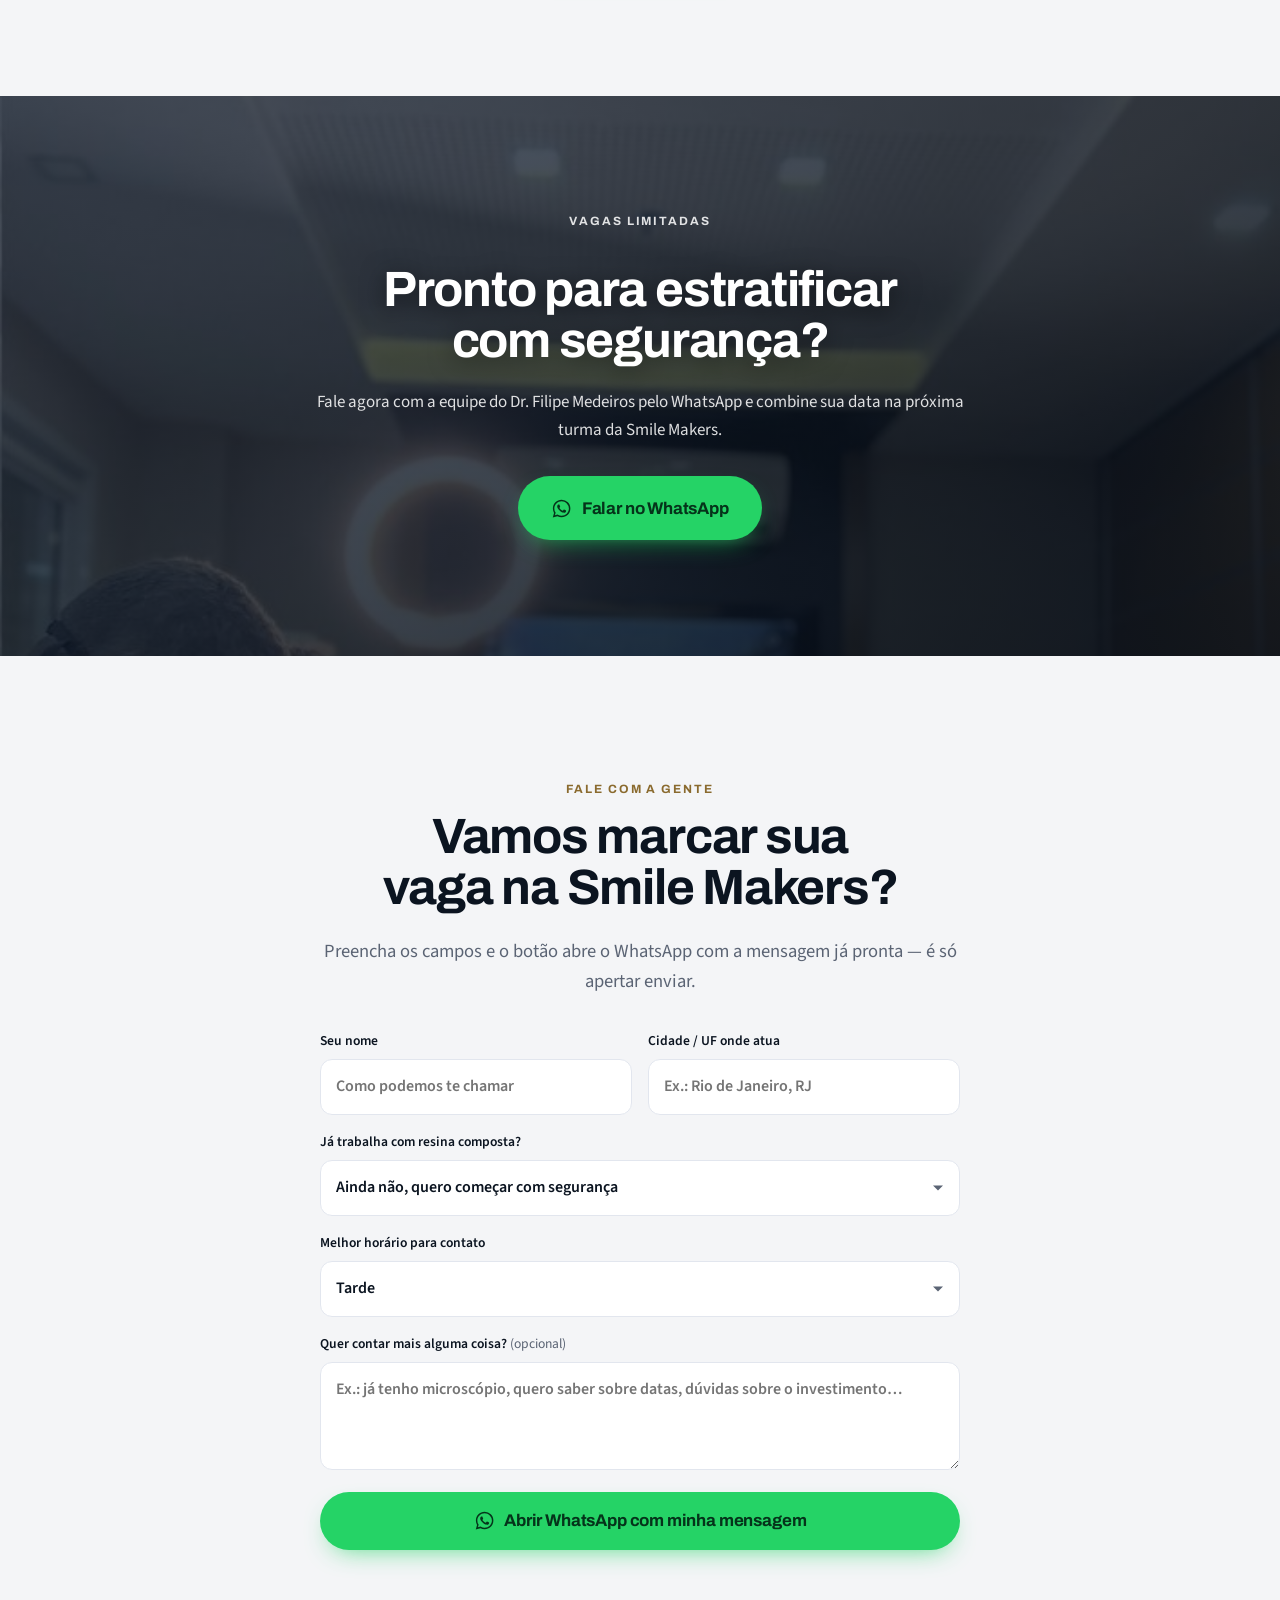
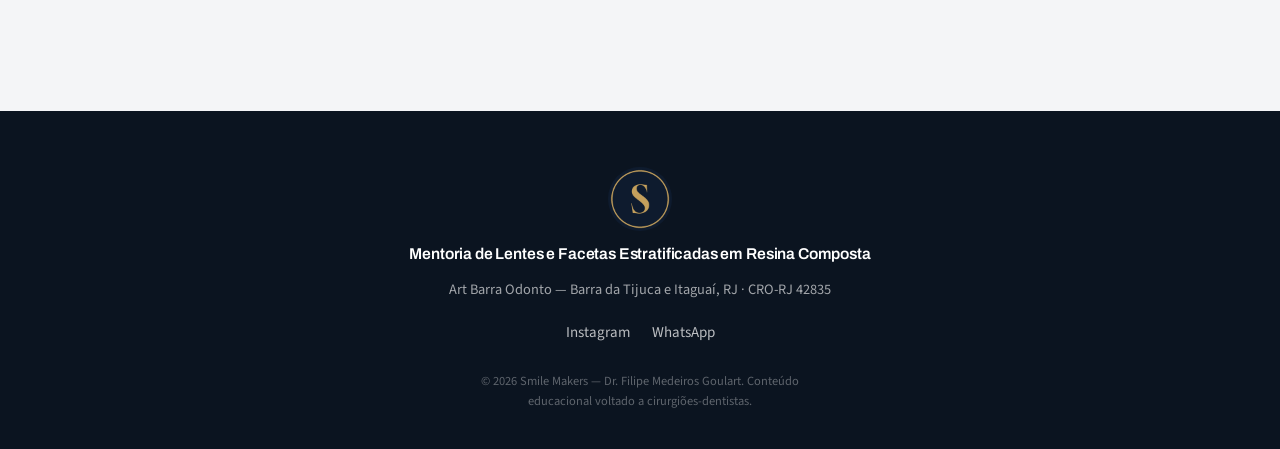
==== commit dbedce28: "Simplifica o badge do hero: mantém só a caixinha dourada Remove o texto "Vagas limitadas, com data c" ====
--- a/index.html
+++ b/index.html
@@ -89,7 +89,7 @@
         em modelo e demonstração ao vivo em paciente — para você sair aplicando
         a técnica com segurança no seu consultório.
       </p>
-      <p class="hero__badge"><span>Turmas exclusivas</span> Vagas limitadas, com data combinada 1:1 pelo WhatsApp</p>
+      <p class="hero__badge">Turmas exclusivas</p>
       <div class="hero__actions">
         <a class="btn btn--wa btn--lg" href="https://wa.me/5521988751616?text=Ol%C3%A1%21%20Quero%20garantir%20minha%20vaga%20na%20mentoria%20Smile%20Makers." target="_blank" rel="noopener">
           <svg class="ico-wa" viewBox="0 0 24 24" aria-hidden="true"><path d="M12.04 2C6.58 2 2.13 6.45 2.13 11.91c0 1.75.46 3.45 1.32 4.95L2 22l5.25-1.38a9.9 9.9 0 0 0 4.79 1.22h.01c5.46 0 9.91-4.45 9.91-9.91 0-2.65-1.03-5.14-2.9-7.01A9.82 9.82 0 0 0 12.04 2Zm0 18.13h-.01a8.2 8.2 0 0 1-4.19-1.15l-.3-.18-3.12.82.83-3.04-.2-.31a8.19 8.19 0 0 1-1.26-4.36c0-4.54 3.7-8.24 8.25-8.24 2.2 0 4.27.86 5.83 2.42a8.19 8.19 0 0 1 2.41 5.83c0 4.54-3.7 8.21-8.24 8.21Zm4.52-6.16c-.25-.12-1.47-.72-1.69-.81-.23-.08-.39-.12-.56.13-.16.24-.64.8-.78.97-.15.16-.29.18-.53.06-.25-.12-1.05-.39-1.99-1.23-.74-.66-1.23-1.47-1.38-1.72-.14-.25-.01-.38.11-.5.11-.11.25-.29.37-.44.13-.15.17-.25.25-.41.08-.17.04-.31-.02-.43-.06-.12-.56-1.34-.76-1.84-.2-.48-.4-.42-.56-.43h-.47c-.17 0-.43.06-.66.31-.22.25-.86.85-.86 2.07 0 1.22.89 2.4 1.01 2.56.12.17 1.75 2.67 4.23 3.74.59.26 1.05.41 1.41.52.59.19 1.13.16 1.56.1.48-.07 1.47-.6 1.68-1.18.21-.58.21-1.08.14-1.18-.06-.11-.22-.17-.47-.29Z"/></svg>
--- a/assets/css/styles.css
+++ b/assets/css/styles.css
@@ -232,20 +232,10 @@
   font-size:clamp(1.02rem,2.1vw,1.25rem);color:rgba(255,255,255,.8);
 }
 .hero__badge{
-  display:inline-flex;align-items:center;gap:.6em;
-  max-width:100%;margin:0 auto 1.9rem;padding:.42em 1.05em .42em .42em;
-  border:1px solid rgba(255,255,255,.24);border-radius:999px;
-  background:rgba(255,255,255,.08);
-  -webkit-backdrop-filter:blur(8px);backdrop-filter:blur(8px);
-  font-size:.92rem;line-height:1.25;text-align:left;color:rgba(255,255,255,.92);
-}
-.hero__badge span{
-  flex:none;
+  display:inline-block;
+  margin:0 auto 1.9rem;padding:.5em 1.05em;border-radius:999px;
+  background:var(--gold);color:var(--navy-deep);
   font-family:var(--display);font-weight:800;font-size:.72rem;letter-spacing:.1em;text-transform:uppercase;
-  background:var(--gold);color:var(--navy-deep);padding:.42em .8em;border-radius:999px;
-}
-@media (max-width:460px){
-  .hero__badge{font-size:.84rem;padding-right:.85em;}
 }
 .hero__actions{display:flex;gap:12px;justify-content:center;flex-wrap:wrap;}
 
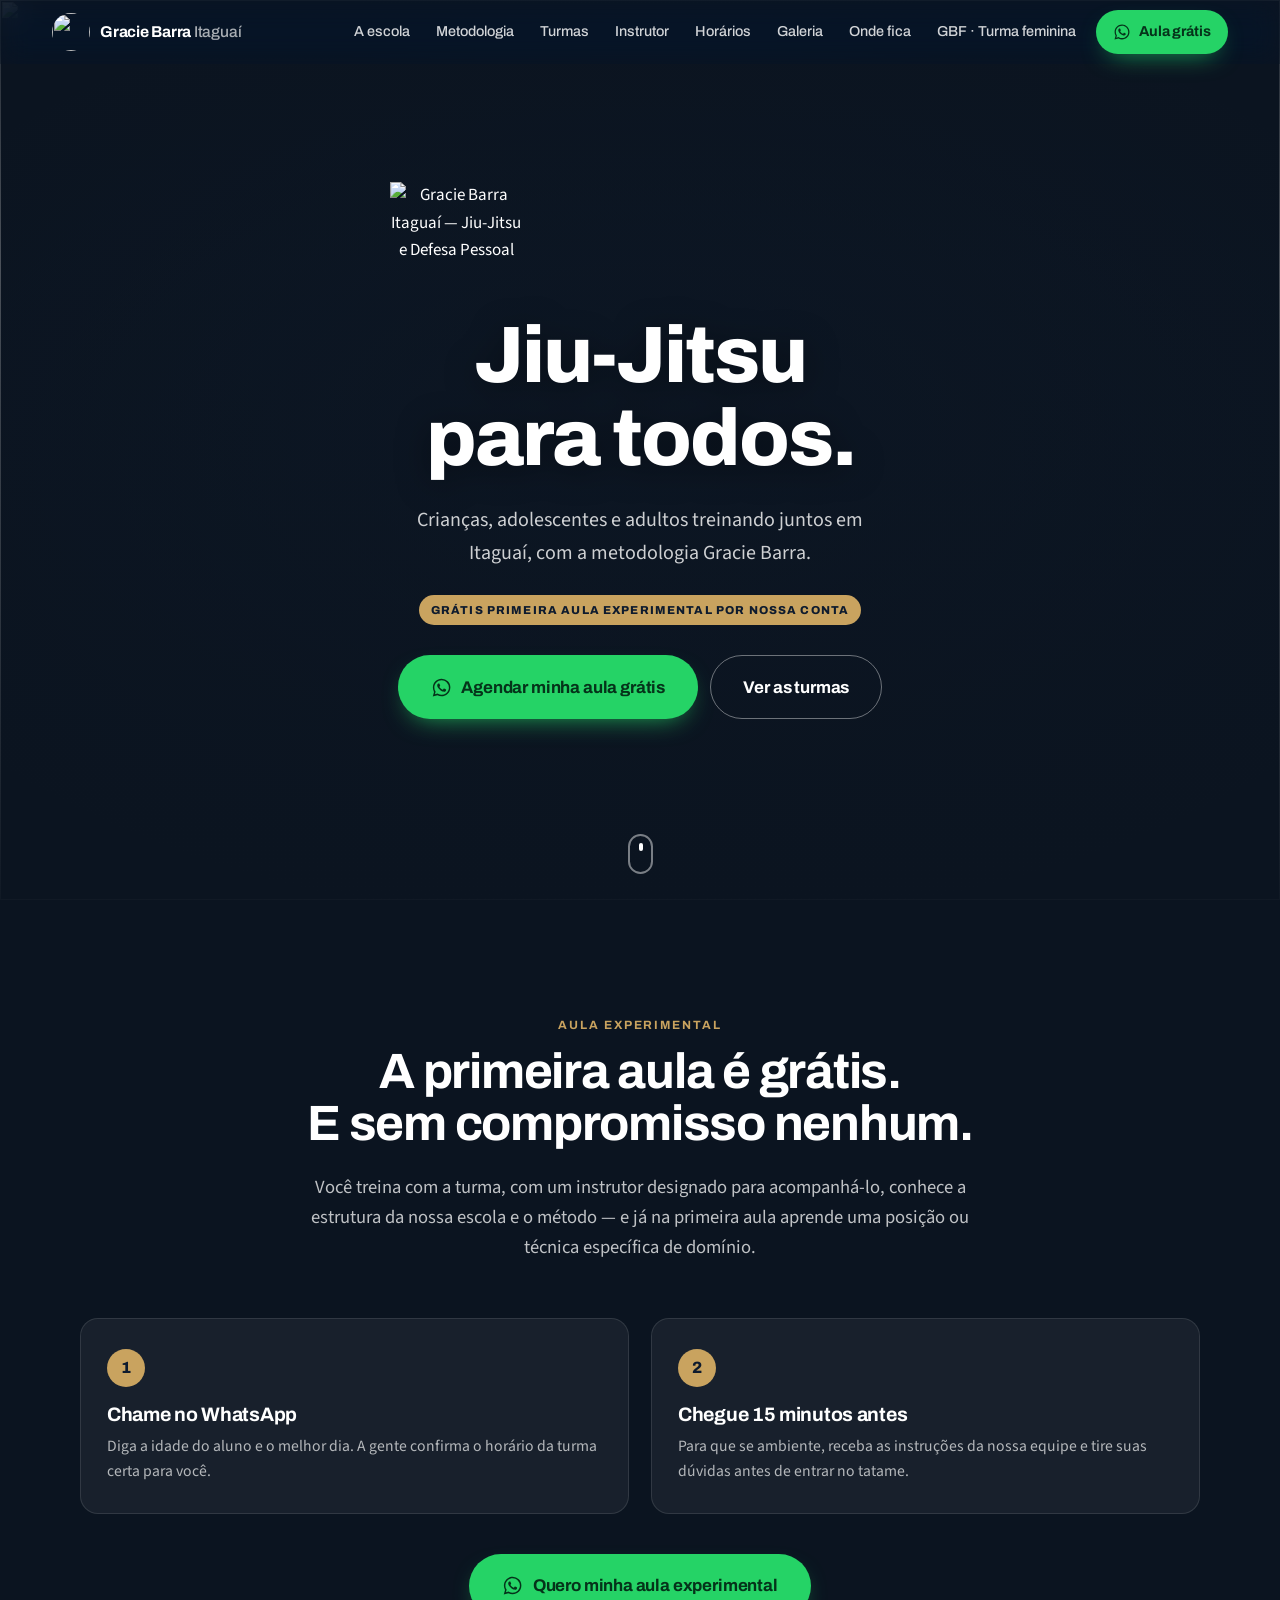
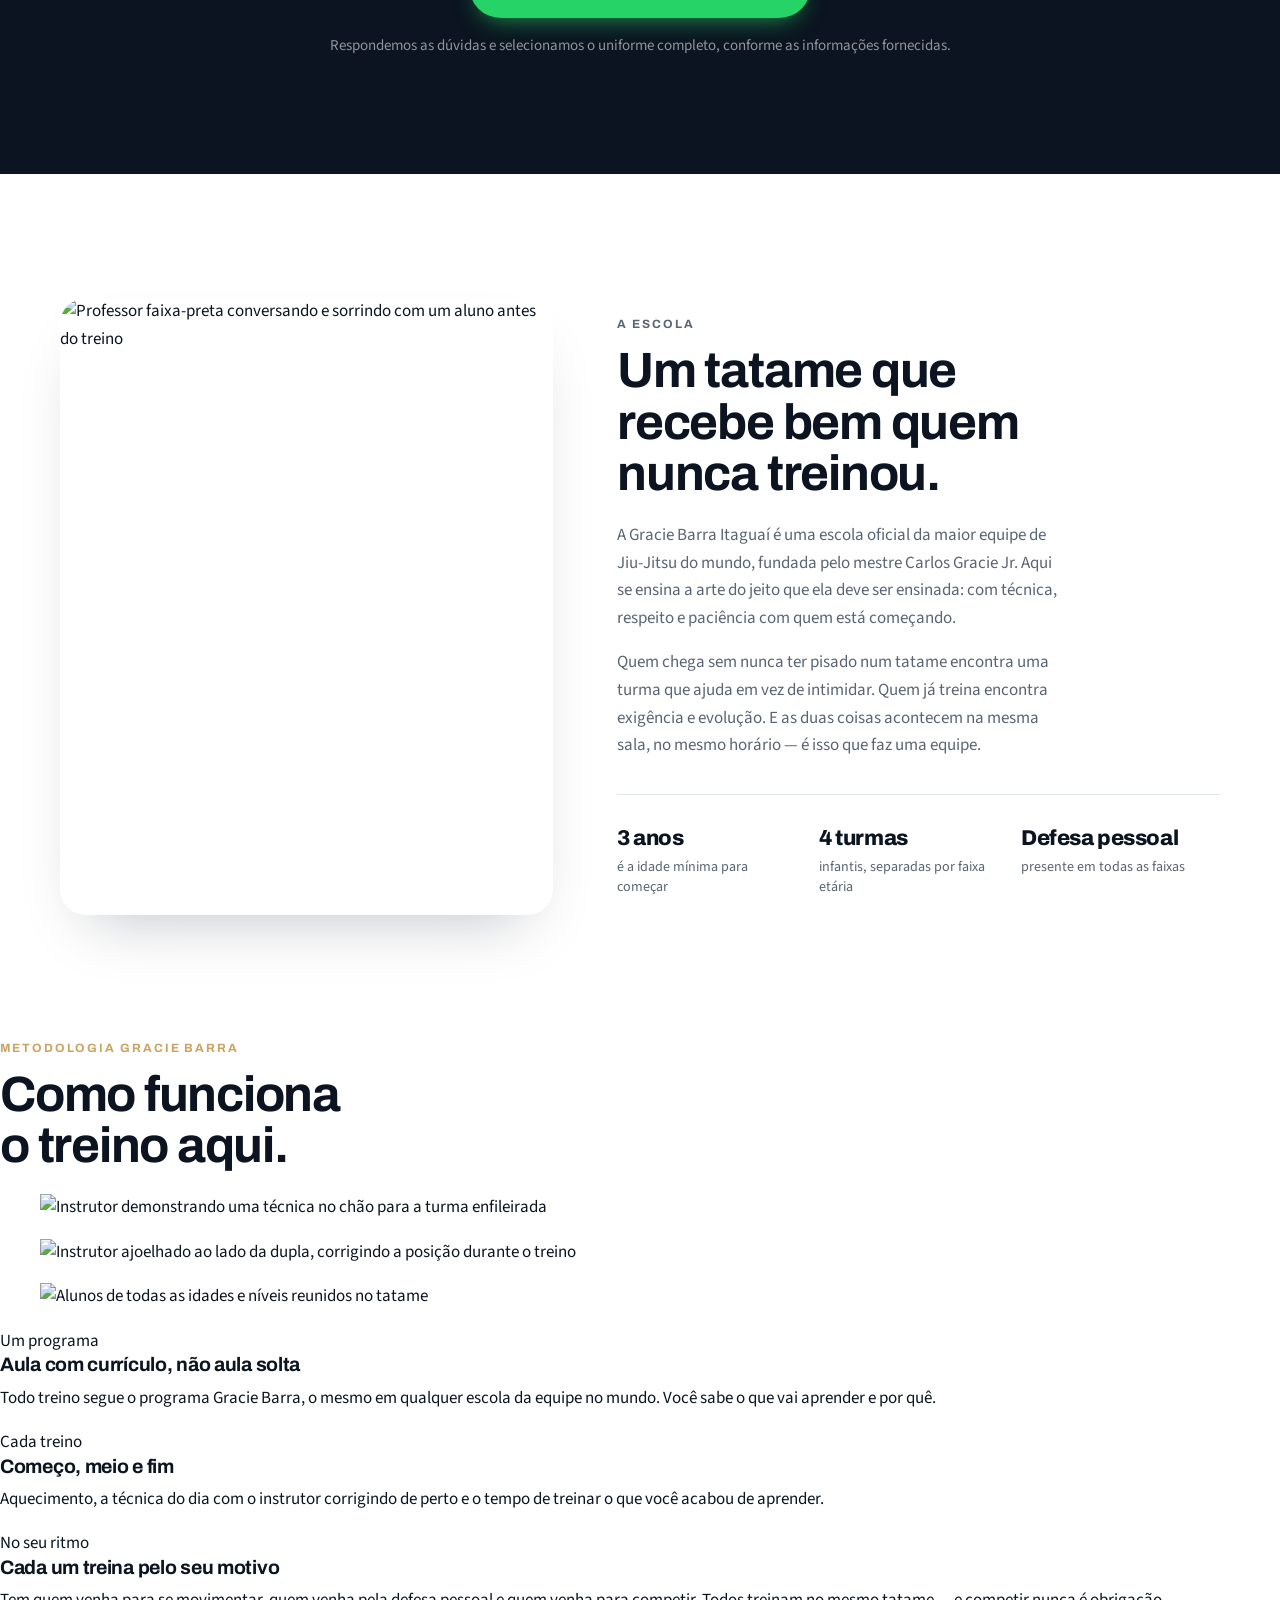
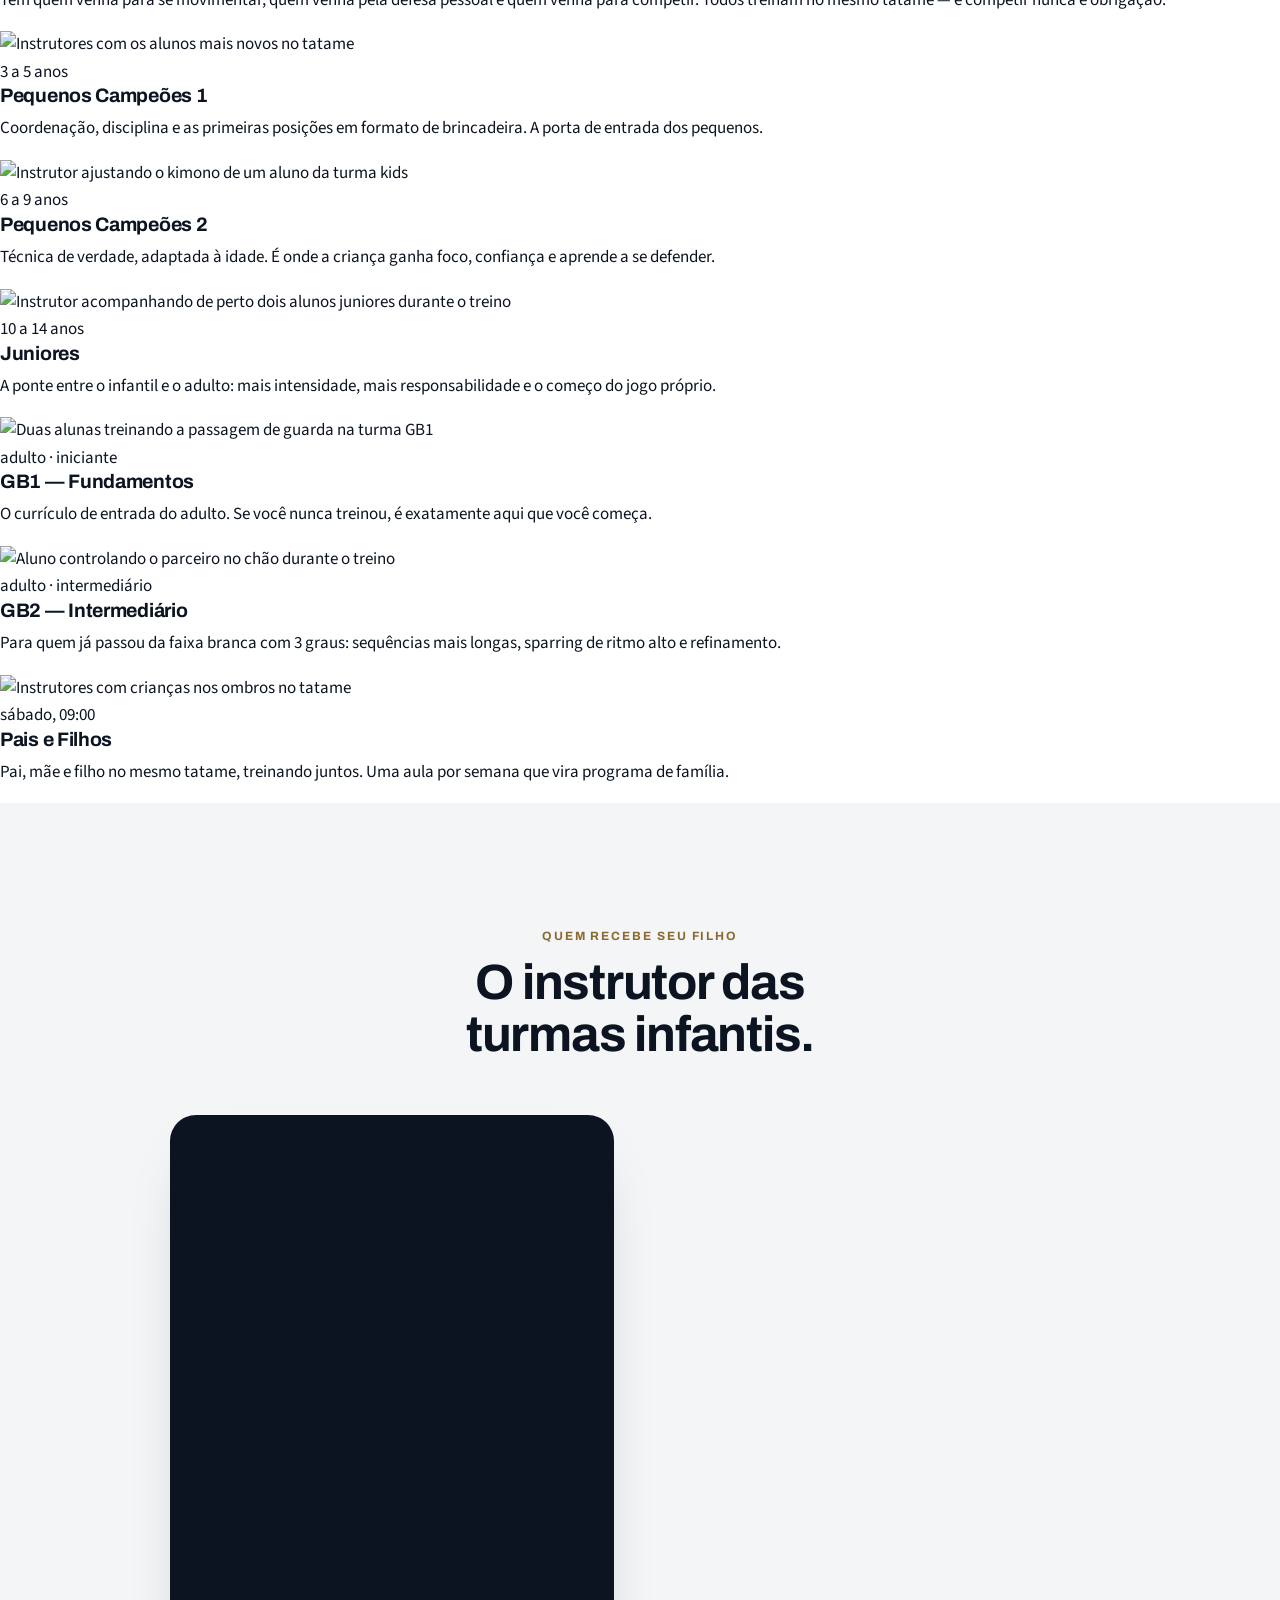
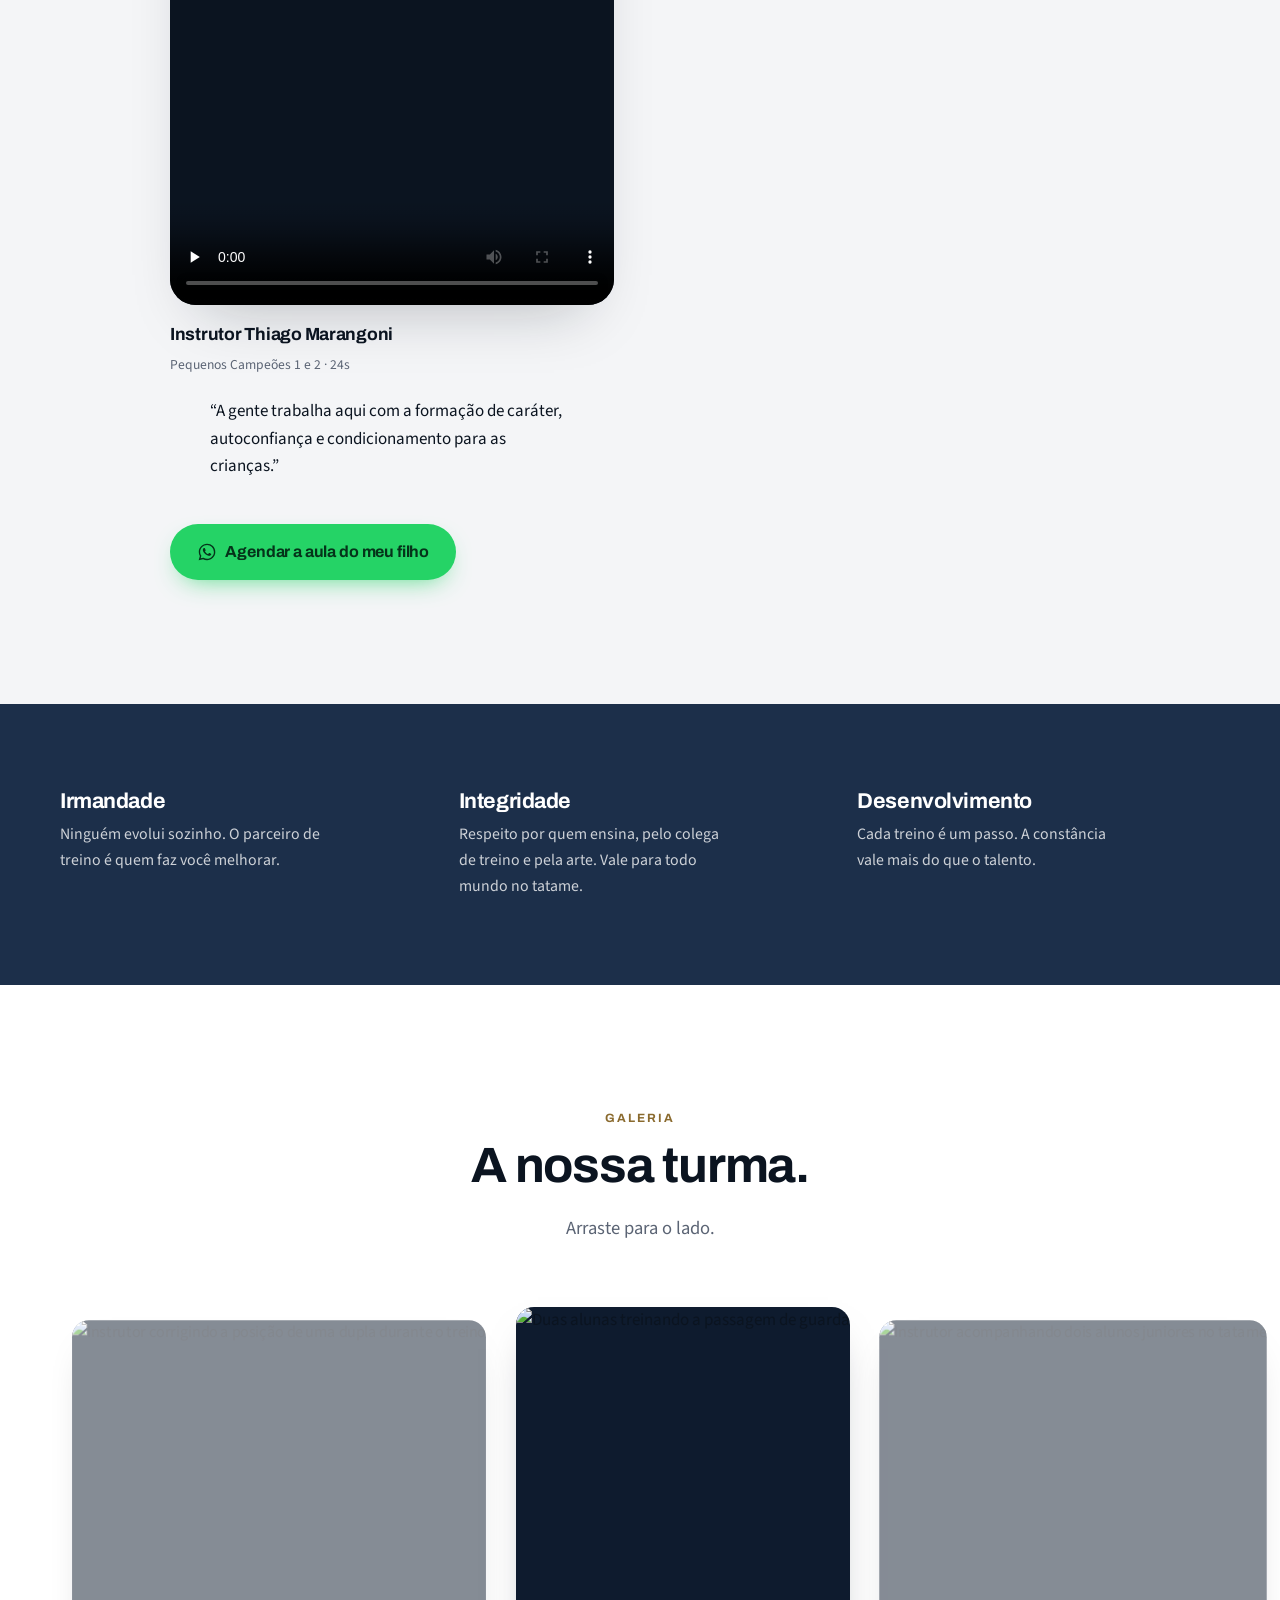
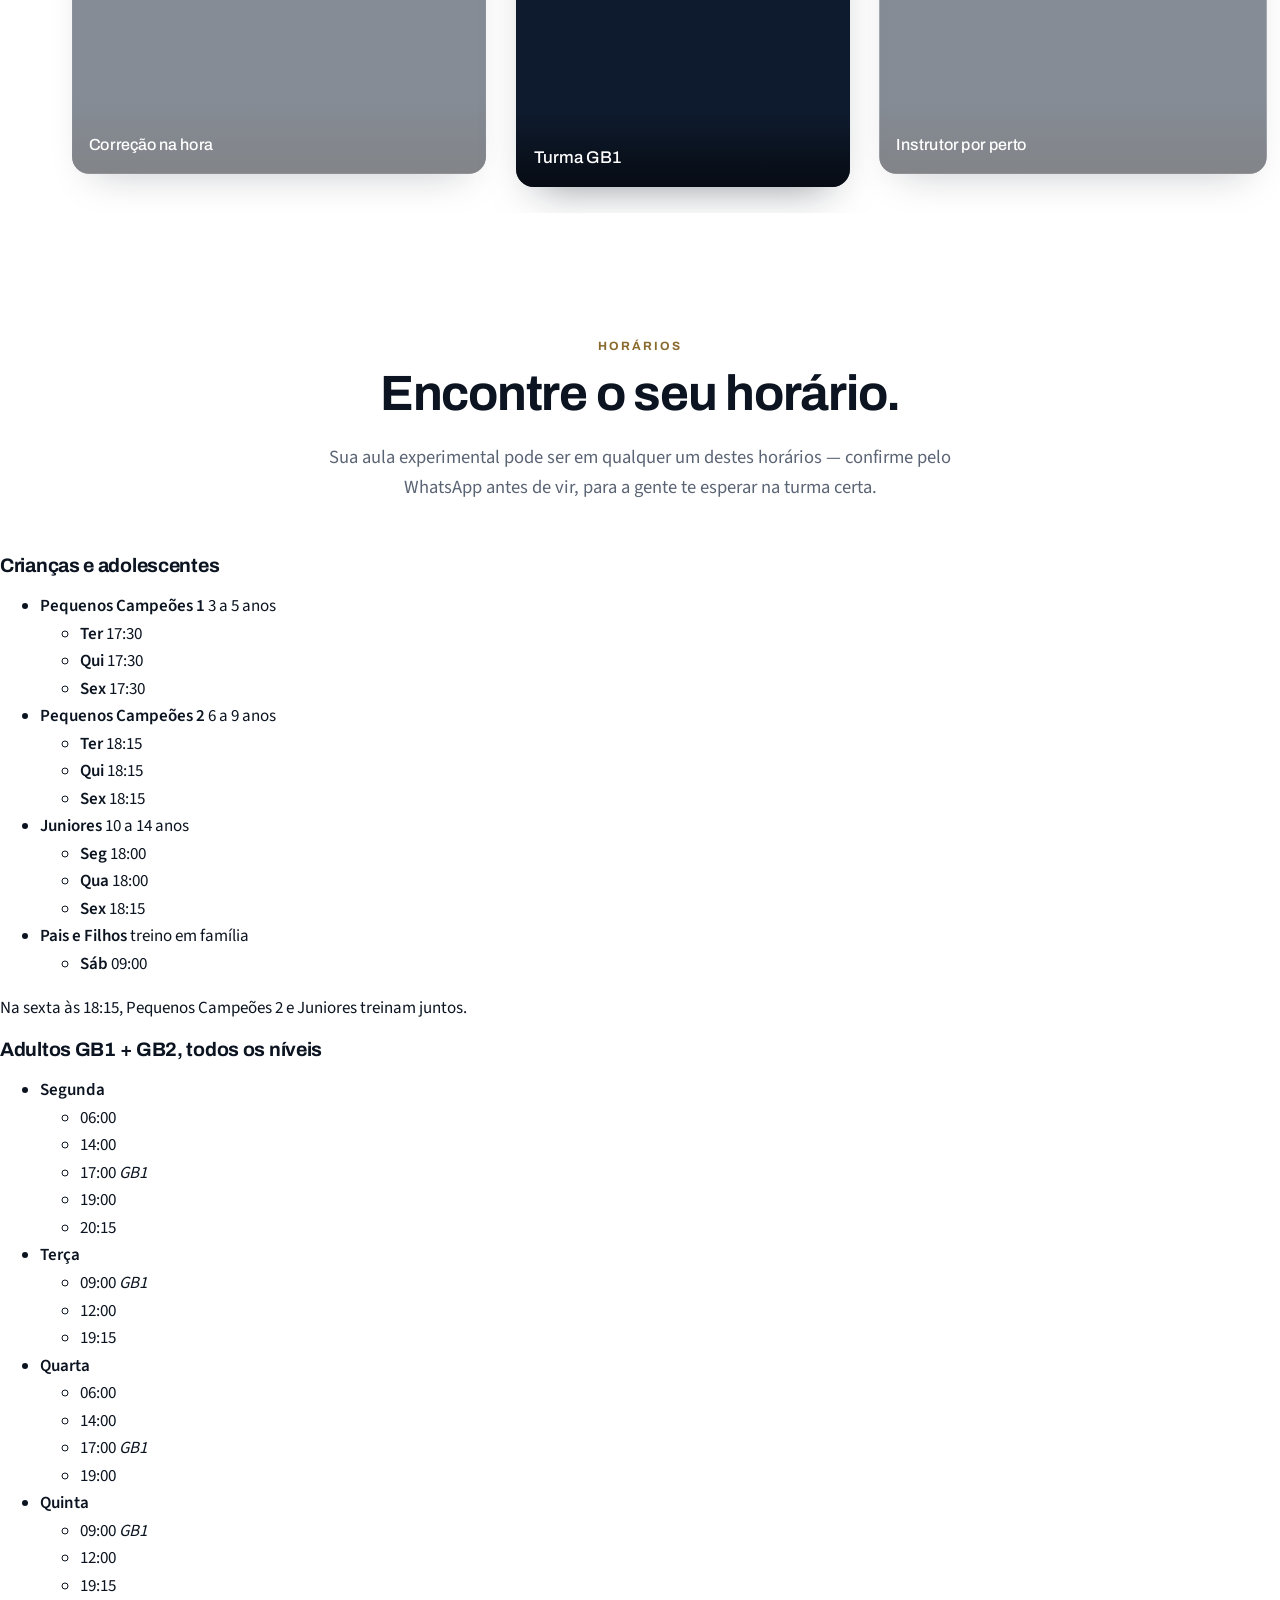
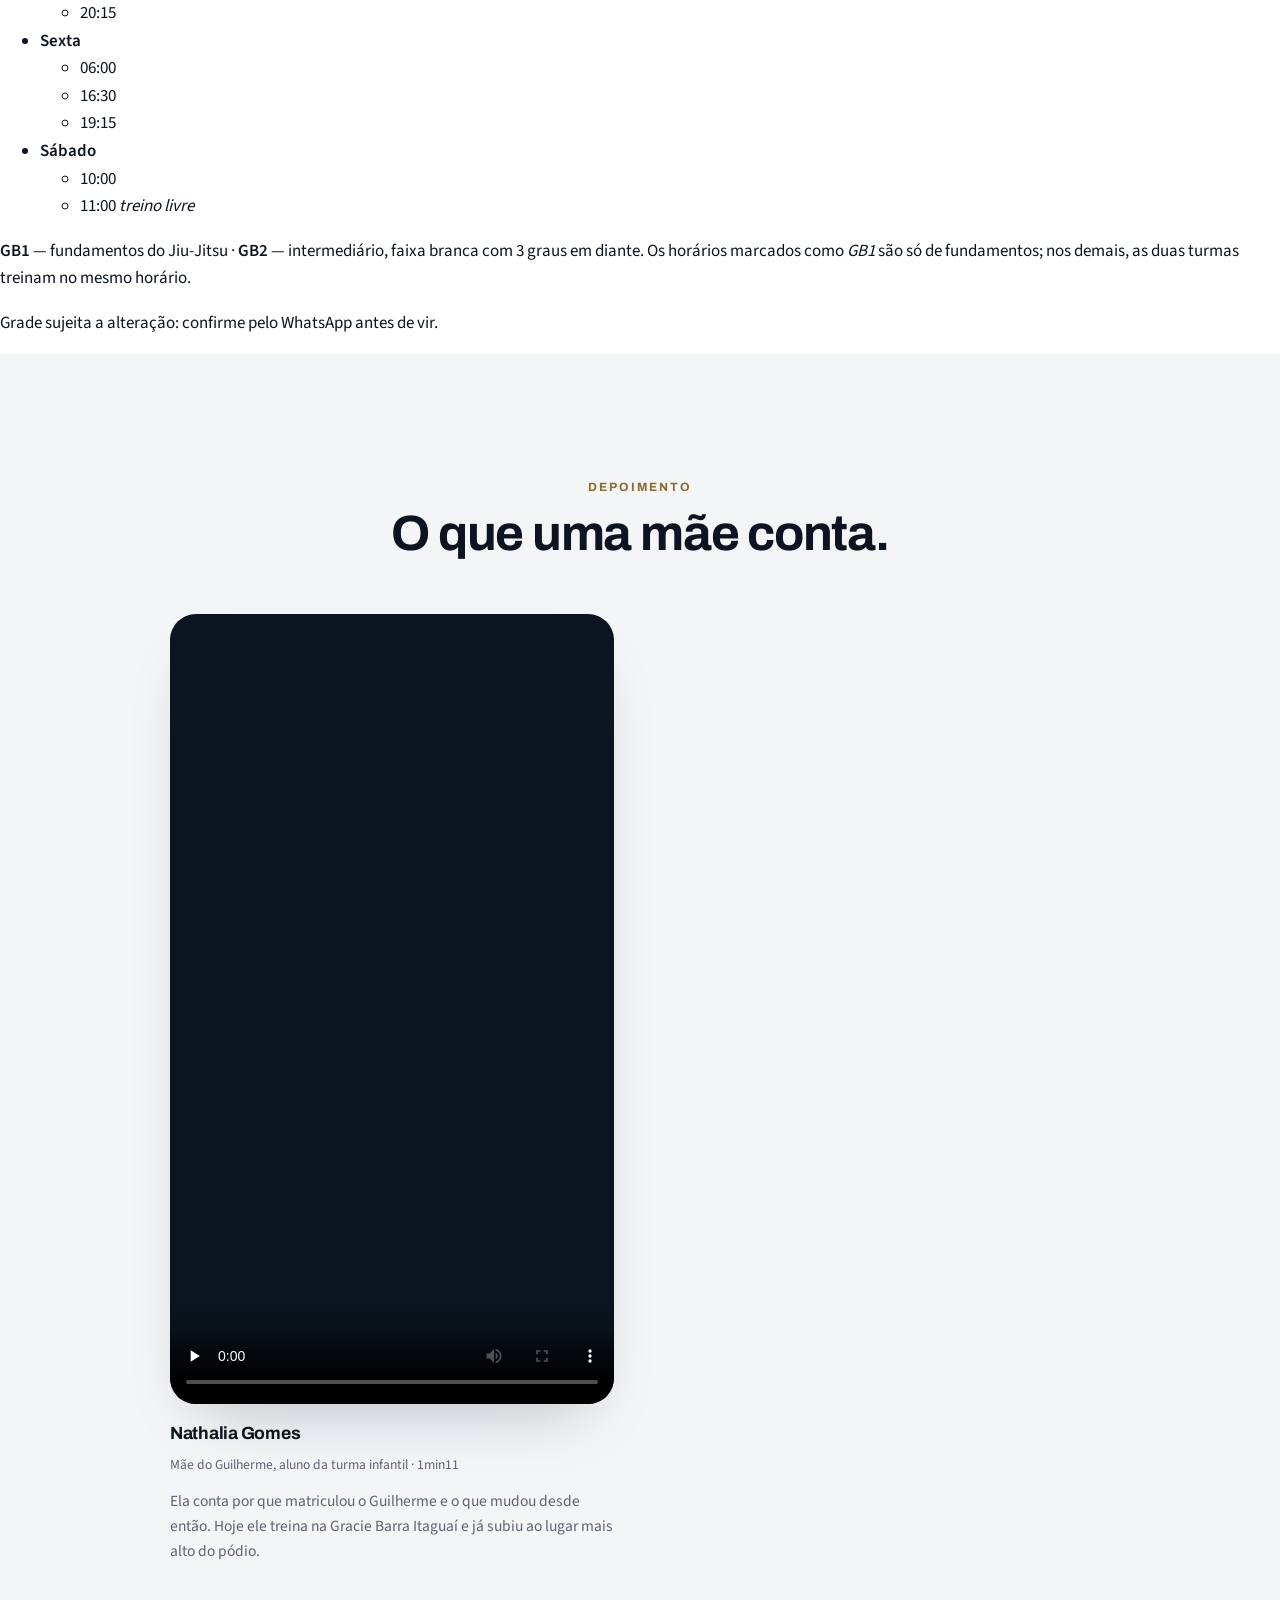
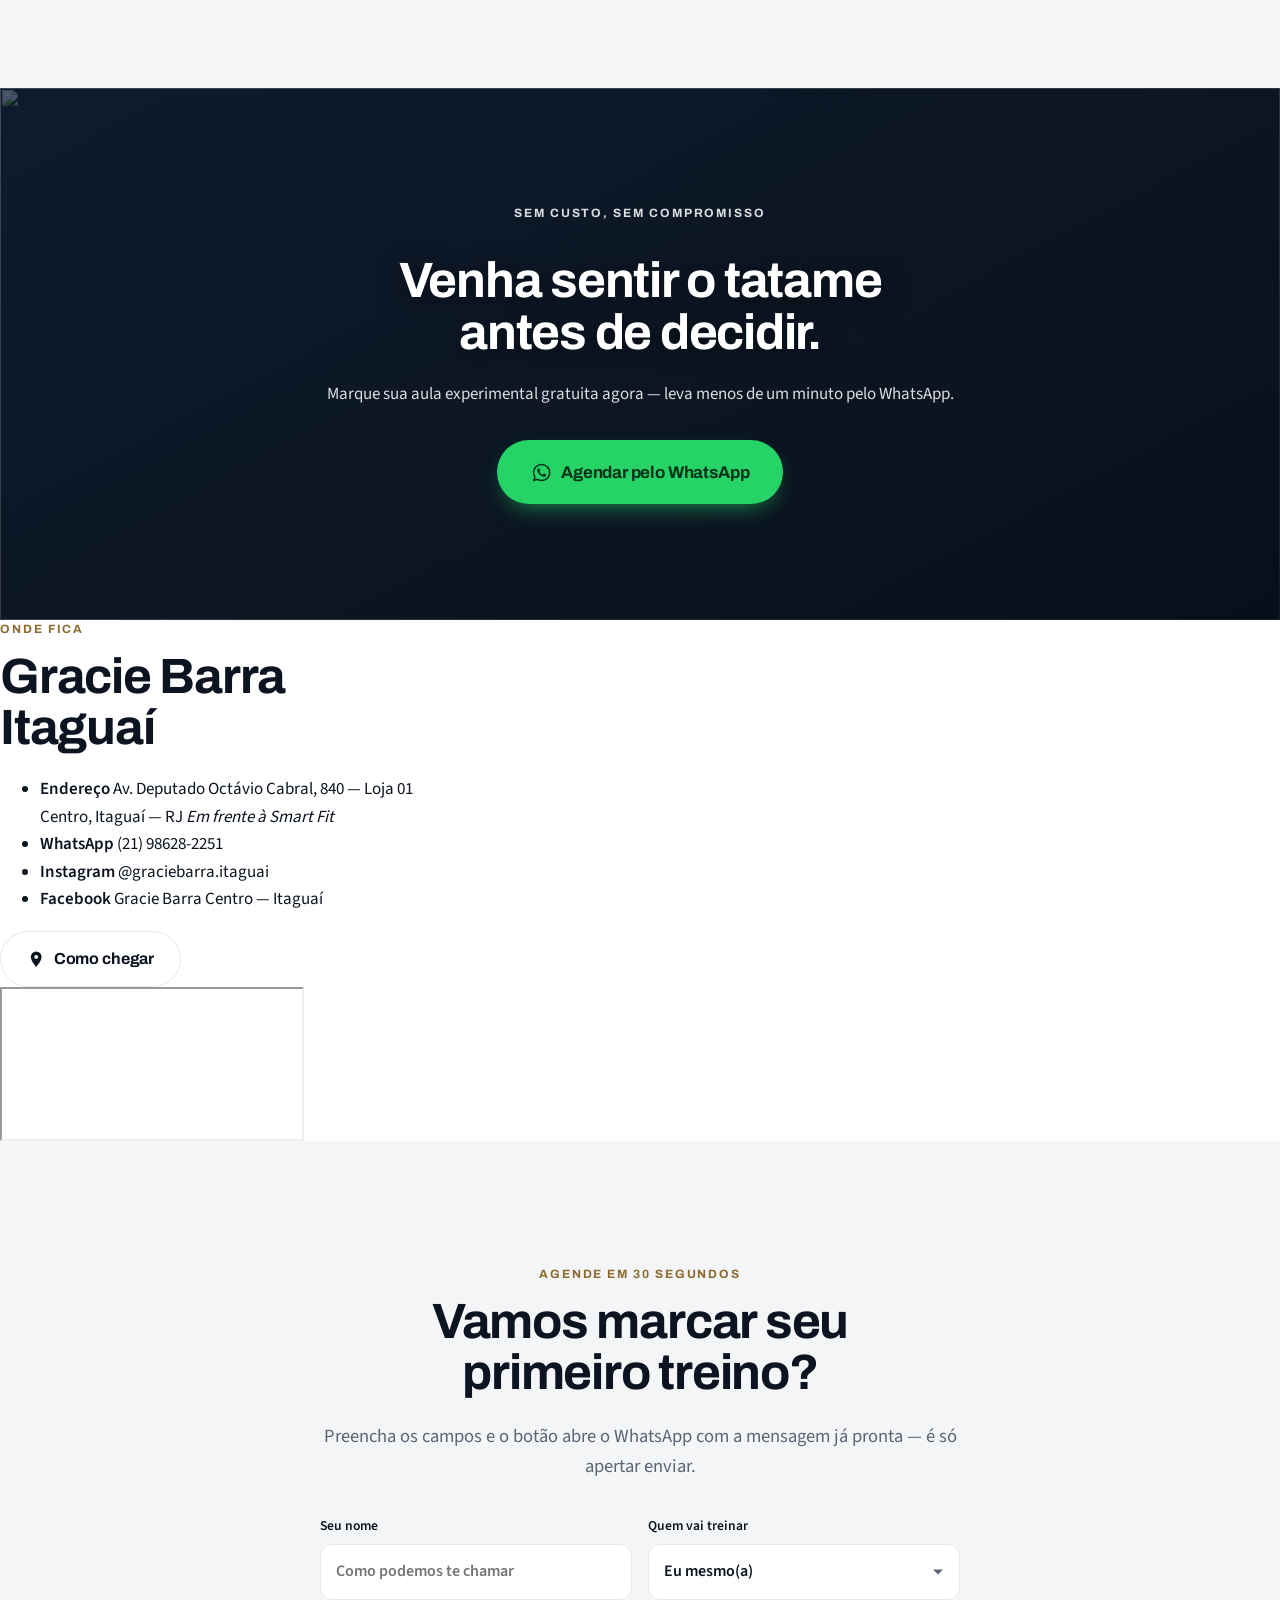
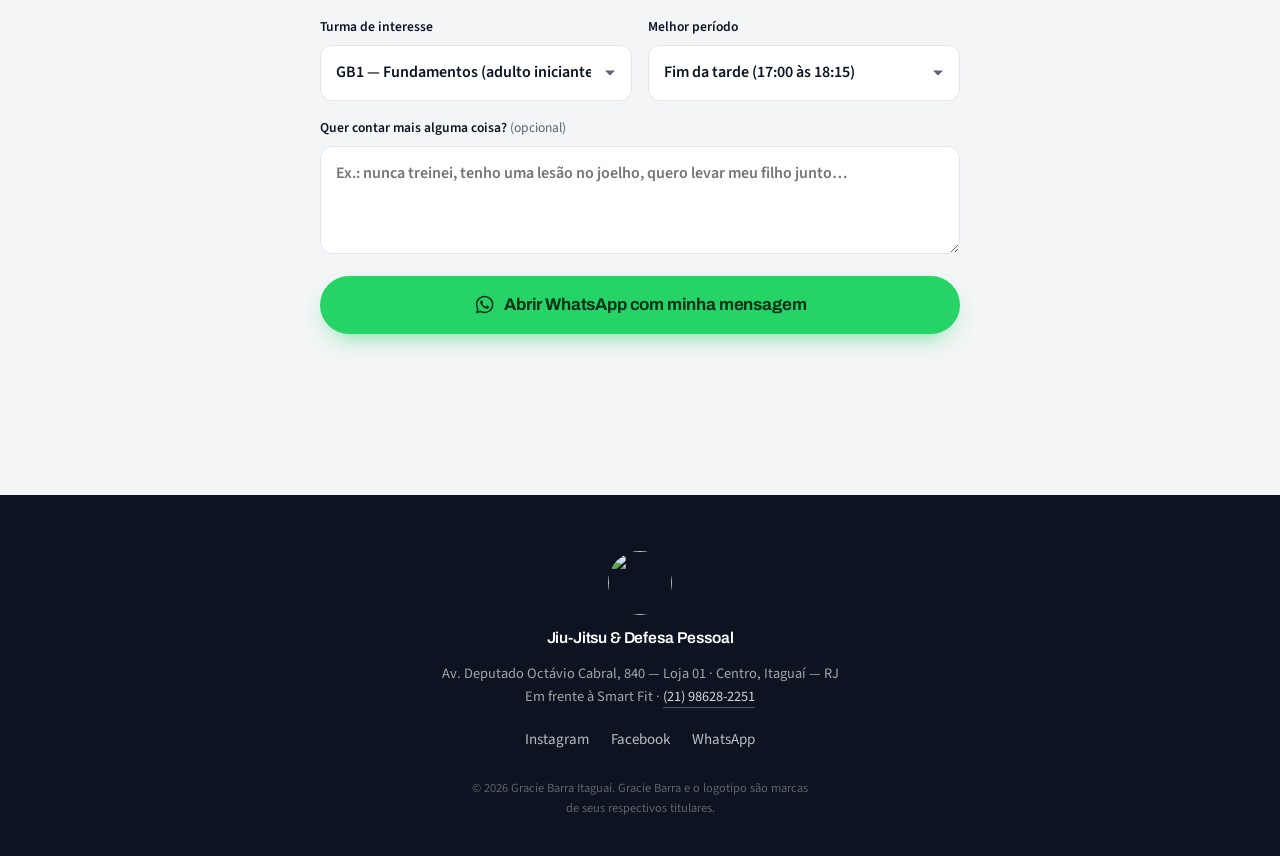
==== commit 8a3a08d6: "Cria landing page GBF — Jiu-Jitsu e defesa pessoal para mulheres Nova página gbf.html com identidade" ====
--- a/index.html
+++ b/index.html
@@ -3,21 +3,21 @@
 <head>
 <meta charset="UTF-8">
 <meta name="viewport" content="width=device-width, initial-scale=1, viewport-fit=cover">
-<title>Smile Makers — Mentoria de Lentes e Facetas Estratificadas | Dr. Filipe Medeiros</title>
-<meta name="description" content="Mentoria Smile Makers, com Dr. Filipe Medeiros: lentes e facetas estratificadas em resina composta. Teórico, prático em modelo e demonstrativo em paciente real. Vagas exclusivas pelo WhatsApp.">
-<meta name="theme-color" content="#0e1b2e">
-
-<!-- troque pelo domínio definitivo assim que o site estiver publicado -->
-<link rel="canonical" href="https://smilemakers-drfilipemedeiros.netlify.app/">
+<title>Gracie Barra Itaguaí — Jiu-Jitsu &amp; Defesa Pessoal</title>
+<meta name="description" content="Gracie Barra Itaguaí: Jiu-Jitsu e defesa pessoal para crianças, adolescentes e adultos. Sua primeira aula experimental é gratuita — agende pelo WhatsApp.">
+<meta name="theme-color" content="#12151c">
+
+<link rel="canonical" href="https://gbitaguai.netlify.app/">
 <meta property="og:type" content="website">
-<meta property="og:site_name" content="Smile Makers — Dr. Filipe Medeiros">
-<meta property="og:url" content="https://smilemakers-drfilipemedeiros.netlify.app/">
-<meta property="og:title" content="Smile Makers — Mentoria de Lentes e Facetas Estratificadas em Resina Composta">
-<meta property="og:description" content="Teórico, prático e demonstrativo em paciente real com o Dr. Filipe Medeiros Goulart. Turmas exclusivas, vagas combinadas pelo WhatsApp.">
-<meta property="og:image" content="https://smilemakers-drfilipemedeiros.netlify.app/assets/img/fotos/resultado-facetas-macro.jpg">
-<meta property="og:image:width" content="692">
-<meta property="og:image:height" content="1106">
-<meta property="og:image:alt" content="Close-up de facetas em resina composta estratificada">
+<meta property="og:site_name" content="Gracie Barra Itaguaí">
+<meta property="og:url" content="https://gbitaguai.netlify.app/">
+<meta property="og:title" content="Gracie Barra Itaguaí — Jiu-Jitsu &amp; Defesa Pessoal">
+<meta property="og:description" content="Aula experimental gratuita em Itaguaí. Turmas a partir dos 3 anos, adultos todos os níveis. Agende pelo WhatsApp.">
+<!-- pré-visualização do link no WhatsApp: precisa de URL absoluta -->
+<meta property="og:image" content="https://gbitaguai.netlify.app/assets/img/fotos/treino-passagem.jpg">
+<meta property="og:image:width" content="1600">
+<meta property="og:image:height" content="1067">
+<meta property="og:image:alt" content="Dois alunos treinando Jiu-Jitsu no tatame da Gracie Barra Itaguaí">
 <meta property="og:locale" content="pt_BR">
 <meta name="twitter:card" content="summary_large_image">
 
@@ -37,34 +37,38 @@
 
 <header class="nav" id="nav">
   <div class="nav__inner">
-    <a class="nav__brand" href="#topo" aria-label="Smile Makers — início">
-      <img class="nav__logo" src="assets/img/icon-192.png" alt="" width="38" height="38">
-      <span class="nav__name">Smile&nbsp;Makers <em>por Dr. Filipe Medeiros</em></span>
+    <a class="nav__brand" href="#topo" aria-label="Gracie Barra Itaguaí — início">
+      <img class="nav__logo" src="assets/img/logo-gb-itaguai-claro.png" alt="" width="40" height="40">
+      <span class="nav__name">Gracie&nbsp;Barra <em>Itaguaí</em></span>
     </a>
     <nav class="nav__links" aria-label="Navegação principal">
-      <a href="#mentor">O mentor</a>
-      <a href="#formato">A mentoria</a>
-      <a href="#manual">O manual</a>
-      <a href="#paraquem">Para quem é</a>
+      <a href="#sobre">A escola</a>
+      <a href="#metodologia">Metodologia</a>
       <a href="#turmas">Turmas</a>
-      <a href="#depoimentos">Depoimentos</a>
+      <a href="#instrutor">Instrutor</a>
+      <a href="#horarios">Horários</a>
+      <a href="#galeria">Galeria</a>
+      <a href="#local">Onde fica</a>
+      <a href="gbf.html">GBF · Turma feminina</a>
     </nav>
-    <a class="btn btn--wa btn--sm nav__cta" href="https://wa.me/5521988751616?text=Ol%C3%A1%21%20Quero%20saber%20mais%20sobre%20a%20mentoria%20Smile%20Makers%20%28Lentes%20e%20Facetas%20Estratificadas%20em%20Resina%20Composta%29." target="_blank" rel="noopener">
+    <a class="btn btn--wa btn--sm nav__cta" href="https://wa.me/5521986282251?text=Ol%C3%A1!%20Quero%20agendar%20minha%20aula%20experimental%20gratuita%20na%20Gracie%20Barra%20Itagua%C3%AD." target="_blank" rel="noopener">
       <svg class="ico-wa" viewBox="0 0 24 24" aria-hidden="true"><path d="M12.04 2C6.58 2 2.13 6.45 2.13 11.91c0 1.75.46 3.45 1.32 4.95L2 22l5.25-1.38a9.9 9.9 0 0 0 4.79 1.22h.01c5.46 0 9.91-4.45 9.91-9.91 0-2.65-1.03-5.14-2.9-7.01A9.82 9.82 0 0 0 12.04 2Zm0 18.13h-.01a8.2 8.2 0 0 1-4.19-1.15l-.3-.18-3.12.82.83-3.04-.2-.31a8.19 8.19 0 0 1-1.26-4.36c0-4.54 3.7-8.24 8.25-8.24 2.2 0 4.27.86 5.83 2.42a8.19 8.19 0 0 1 2.41 5.83c0 4.54-3.7 8.21-8.24 8.21Zm4.52-6.16c-.25-.12-1.47-.72-1.69-.81-.23-.08-.39-.12-.56.13-.16.24-.64.8-.78.97-.15.16-.29.18-.53.06-.25-.12-1.05-.39-1.99-1.23-.74-.66-1.23-1.47-1.38-1.72-.14-.25-.01-.38.11-.5.11-.11.25-.29.37-.44.13-.15.17-.25.25-.41.08-.17.04-.31-.02-.43-.06-.12-.56-1.34-.76-1.84-.2-.48-.4-.42-.56-.43h-.47c-.17 0-.43.06-.66.31-.22.25-.86.85-.86 2.07 0 1.22.89 2.4 1.01 2.56.12.17 1.75 2.67 4.23 3.74.59.26 1.05.41 1.41.52.59.19 1.13.16 1.56.1.48-.07 1.47-.6 1.68-1.18.21-.58.21-1.08.14-1.18-.06-.11-.22-.17-.47-.29Z"/></svg>
-      Falar no WhatsApp
+      Aula grátis
     </a>
     <button class="nav__toggle" id="navToggle" aria-label="Abrir menu" aria-expanded="false" aria-controls="navSheet">
       <span></span><span></span><span></span>
     </button>
   </div>
   <div class="nav__sheet" id="navSheet" hidden>
-    <a href="#mentor">O mentor</a>
-    <a href="#formato">A mentoria</a>
-    <a href="#manual">O manual</a>
-    <a href="#paraquem">Para quem é</a>
+    <a href="#sobre">A escola</a>
+    <a href="#metodologia">Metodologia</a>
     <a href="#turmas">Turmas</a>
-    <a href="#depoimentos">Depoimentos</a>
-    <a class="btn btn--wa" href="https://wa.me/5521988751616?text=Ol%C3%A1%21%20Quero%20saber%20mais%20sobre%20a%20mentoria%20Smile%20Makers%20%28Lentes%20e%20Facetas%20Estratificadas%20em%20Resina%20Composta%29." target="_blank" rel="noopener">Falar no WhatsApp</a>
+    <a href="#instrutor">Instrutor</a>
+    <a href="#horarios">Horários</a>
+    <a href="#galeria">Galeria</a>
+    <a href="#local">Onde fica</a>
+    <a href="gbf.html">GBF · Turma feminina</a>
+    <a class="btn btn--wa" href="https://wa.me/5521986282251?text=Ol%C3%A1!%20Quero%20agendar%20minha%20aula%20experimental%20gratuita%20na%20Gracie%20Barra%20Itagua%C3%AD." target="_blank" rel="noopener">Agendar no WhatsApp</a>
   </div>
 </header>
 
@@ -73,249 +77,538 @@
   <!-- ============ HERO ============ -->
   <section class="hero" id="topo">
     <div class="hero__media">
-      <img class="hero__poster" src="assets/video/pratica-loop-poster.jpg" alt="" aria-hidden="true">
+      <img class="hero__poster" src="assets/video/hero-treino-poster.jpg" alt="" aria-hidden="true">
       <video class="hero__video" id="heroVideo"
-             poster="assets/video/pratica-loop-poster.jpg"
+             poster="assets/video/hero-treino-poster.jpg"
              muted loop playsinline preload="none" aria-hidden="true" tabindex="-1">
-        <source src="assets/video/pratica-loop.mp4" type="video/mp4">
+        <source src="assets/video/hero-treino.webm" type="video/webm">
+        <source src="assets/video/hero-treino.mp4" type="video/mp4">
       </video>
       <div class="hero__scrim" aria-hidden="true"></div>
     </div>
 
     <div class="hero__content" id="heroContent">
-      <h1>Lentes e Facetas Estratificadas em Resina Composta.</h1>
+      <img class="hero__logo" src="assets/img/logo-gb-itaguai-claro.png"
+           alt="Gracie Barra Itaguaí — Jiu-Jitsu e Defesa Pessoal" width="132" height="132">
+      <h1>Jiu-Jitsu<br>para&nbsp;todos.</h1>
       <p class="hero__sub">
-        A mentoria Smile Makers, com o Dr. Filipe Medeiros: teoria, mão na massa
-        em modelo e demonstração ao vivo em paciente — para você sair aplicando
-        a técnica com segurança no seu consultório.
+        Crianças, adolescentes e adultos treinando juntos em Itaguaí,
+        com a metodologia Gracie Barra.
       </p>
-      <p class="hero__badge">Turmas exclusivas</p>
+      <p class="hero__badge"><span>Grátis</span> Primeira aula experimental por nossa conta</p>
       <div class="hero__actions">
-        <a class="btn btn--wa btn--lg" href="https://wa.me/5521988751616?text=Ol%C3%A1%21%20Quero%20garantir%20minha%20vaga%20na%20mentoria%20Smile%20Makers." target="_blank" rel="noopener">
+        <a class="btn btn--wa btn--lg" href="https://wa.me/5521986282251?text=Ol%C3%A1!%20Quero%20agendar%20minha%20aula%20experimental%20gratuita%20na%20Gracie%20Barra%20Itagua%C3%AD." target="_blank" rel="noopener">
           <svg class="ico-wa" viewBox="0 0 24 24" aria-hidden="true"><path d="M12.04 2C6.58 2 2.13 6.45 2.13 11.91c0 1.75.46 3.45 1.32 4.95L2 22l5.25-1.38a9.9 9.9 0 0 0 4.79 1.22h.01c5.46 0 9.91-4.45 9.91-9.91 0-2.65-1.03-5.14-2.9-7.01A9.82 9.82 0 0 0 12.04 2Zm0 18.13h-.01a8.2 8.2 0 0 1-4.19-1.15l-.3-.18-3.12.82.83-3.04-.2-.31a8.19 8.19 0 0 1-1.26-4.36c0-4.54 3.7-8.24 8.25-8.24 2.2 0 4.27.86 5.83 2.42a8.19 8.19 0 0 1 2.41 5.83c0 4.54-3.7 8.21-8.24 8.21Zm4.52-6.16c-.25-.12-1.47-.72-1.69-.81-.23-.08-.39-.12-.56.13-.16.24-.64.8-.78.97-.15.16-.29.18-.53.06-.25-.12-1.05-.39-1.99-1.23-.74-.66-1.23-1.47-1.38-1.72-.14-.25-.01-.38.11-.5.11-.11.25-.29.37-.44.13-.15.17-.25.25-.41.08-.17.04-.31-.02-.43-.06-.12-.56-1.34-.76-1.84-.2-.48-.4-.42-.56-.43h-.47c-.17 0-.43.06-.66.31-.22.25-.86.85-.86 2.07 0 1.22.89 2.4 1.01 2.56.12.17 1.75 2.67 4.23 3.74.59.26 1.05.41 1.41.52.59.19 1.13.16 1.56.1.48-.07 1.47-.6 1.68-1.18.21-.58.21-1.08.14-1.18-.06-.11-.22-.17-.47-.29Z"/></svg>
-          Quero minha vaga no WhatsApp
+          Agendar minha aula grátis
         </a>
-        <a class="btn btn--ghost btn--lg" href="#formato">Ver como funciona</a>
-      </div>
-    </div>
-
-    <a class="hero__scroll" href="#mentor" aria-label="Rolar para baixo"><span></span></a>
-  </section>
-
-  <!-- ============ SOBRE O MENTOR ============ -->
-  <section class="about" id="mentor">
-    <div class="about__grid">
-      <figure class="about__media reveal" data-reveal>
-        <img src="assets/img/fotos/mentor-microscopio.jpg"
-             srcset="assets/img/fotos/mentor-microscopio@800.jpg 800w, assets/img/fotos/mentor-microscopio.jpg 1600w"
-             sizes="(max-width: 860px) 92vw, 46vw"
-             alt="Dr. Filipe Medeiros Goulart trabalhando com microscópio odontológico"
-             width="1600" height="2844" loading="lazy" decoding="async">
-      </figure>
-      <div class="about__text reveal" data-reveal>
-        <p class="eyebrow">Quem conduz a mentoria</p>
-        <h2>Um dentista que aprendeu fazendo — e ensina do mesmo jeito.</h2>
-        <p class="lead">
-          Dr. Filipe Medeiros Goulart é sócio da Art Barra Odonto, em Barra da
-          Tijuca e Itaguaí (RJ), e se dedica à odontologia estética de alta
-          performance. Muito além de dentes, ele constrói sorrisos com
-          história — e é isso que ensina em cada turma da Smile Makers.
-        </p>
-        <p>
-          Cada mentoria é conduzida pessoalmente por ele, do planejamento à
-          prática em paciente real, com acompanhamento próximo de cada aluno.
-          Não é curso gravado: é mão na massa, ao seu lado.
-        </p>
-        <ul class="facts">
-          <li><strong>CRO-RJ 42835</strong><span>registro profissional ativo</span></li>
-          <li><strong>+2.000</strong><span>facetas em resina realizadas nos últimos 2 anos</span></li>
-          <li><strong>Palestrante internacional</strong><span>e pós-graduando em odontologia estética</span></li>
-          <li><strong>+62 mil</strong><span>seguidores acompanhando o trabalho no Instagram</span></li>
-        </ul>
-      </div>
-    </div>
-  </section>
-
-  <!-- ============ COMO FUNCIONA A MENTORIA ============ -->
-  <section class="trial" id="formato">
+        <a class="btn btn--ghost btn--lg" href="#turmas">Ver as turmas</a>
+      </div>
+    </div>
+
+    <a class="hero__scroll" href="#experimental" aria-label="Rolar para baixo"><span></span></a>
+  </section>
+
+  <!-- ============ AULA EXPERIMENTAL ============ -->
+  <section class="trial" id="experimental">
     <div class="trial__inner">
       <header class="trial__head reveal" data-reveal>
-        <p class="eyebrow eyebrow--light">Formato da mentoria</p>
-        <h2>Dois dias, do zero até a boca do paciente.</h2>
+        <p class="eyebrow eyebrow--light">Aula experimental</p>
+        <h2>A primeira aula é grátis.<br>E sem compromisso nenhum.</h2>
         <p class="lead lead--light">
-          Nada de curso só teórico: aqui você entende o protocolo, treina a
-          estratificação com as próprias mãos e acompanha de perto a aplicação
-          da técnica em paciente real, guiado pelo Dr. Filipe Medeiros.
+          Você treina com a turma, com um instrutor designado para acompanhá-lo, conhece a
+          estrutura da nossa escola e o método — e já na primeira aula aprende uma posição ou
+          técnica específica de domínio.
         </p>
       </header>
 
       <ol class="steps">
         <li class="step reveal" data-reveal>
           <span class="step__n">1</span>
-          <h3>Teórico</h3>
-          <p>Fundamentos da estratificação em resina composta: seleção de caso, protocolo de cores, materiais e o raciocínio por trás de um resultado previsível.</p>
+          <h3>Chame no WhatsApp</h3>
+          <p>Diga a idade do aluno e o melhor dia. A gente confirma o horário da turma certa para você.</p>
         </li>
         <li class="step reveal" data-reveal>
           <span class="step__n">2</span>
-          <h3>Prático</h3>
-          <p>Mão na massa em modelo, com microscópio e a mesma técnica de estratificação usada na clínica — para você sair treinado, não só informado.</p>
-        </li>
-        <li class="step reveal" data-reveal>
-          <span class="step__n">3</span>
-          <h3>Demonstrativo</h3>
-          <p>Acompanhamento de perto da aplicação em paciente real, do planejamento ao resultado final, tirando dúvidas em tempo real com o Dr. Filipe.</p>
+          <h3>Chegue 15 minutos antes</h3>
+          <p>Para que se ambiente, receba as instruções da nossa equipe e tire suas dúvidas antes de entrar no tatame.</p>
         </li>
       </ol>
 
       <div class="trial__cta reveal" data-reveal>
-        <a class="btn btn--wa btn--lg" href="https://wa.me/5521988751616?text=Ol%C3%A1%21%20Quero%20garantir%20minha%20vaga%20na%20mentoria%20Smile%20Makers." target="_blank" rel="noopener">
+        <a class="btn btn--wa btn--lg" href="https://wa.me/5521986282251?text=Ol%C3%A1!%20Quero%20agendar%20minha%20aula%20experimental%20gratuita%20na%20Gracie%20Barra%20Itagua%C3%AD." target="_blank" rel="noopener">
           <svg class="ico-wa" viewBox="0 0 24 24" aria-hidden="true"><path d="M12.04 2C6.58 2 2.13 6.45 2.13 11.91c0 1.75.46 3.45 1.32 4.95L2 22l5.25-1.38a9.9 9.9 0 0 0 4.79 1.22h.01c5.46 0 9.91-4.45 9.91-9.91 0-2.65-1.03-5.14-2.9-7.01A9.82 9.82 0 0 0 12.04 2Zm0 18.13h-.01a8.2 8.2 0 0 1-4.19-1.15l-.3-.18-3.12.82.83-3.04-.2-.31a8.19 8.19 0 0 1-1.26-4.36c0-4.54 3.7-8.24 8.25-8.24 2.2 0 4.27.86 5.83 2.42a8.19 8.19 0 0 1 2.41 5.83c0 4.54-3.7 8.21-8.24 8.21Zm4.52-6.16c-.25-.12-1.47-.72-1.69-.81-.23-.08-.39-.12-.56.13-.16.24-.64.8-.78.97-.15.16-.29.18-.53.06-.25-.12-1.05-.39-1.99-1.23-.74-.66-1.23-1.47-1.38-1.72-.14-.25-.01-.38.11-.5.11-.11.25-.29.37-.44.13-.15.17-.25.25-.41.08-.17.04-.31-.02-.43-.06-.12-.56-1.34-.76-1.84-.2-.48-.4-.42-.56-.43h-.47c-.17 0-.43.06-.66.31-.22.25-.86.85-.86 2.07 0 1.22.89 2.4 1.01 2.56.12.17 1.75 2.67 4.23 3.74.59.26 1.05.41 1.41.52.59.19 1.13.16 1.56.1.48-.07 1.47-.6 1.68-1.18.21-.58.21-1.08.14-1.18-.06-.11-.22-.17-.47-.29Z"/></svg>
-          Quero garantir minha vaga
+          Quero minha aula experimental
         </a>
-        <p class="trial__note">Turmas pequenas, com data combinada 1:1 pelo WhatsApp — assim cada aluno tem espaço de verdade para aprender.</p>
-      </div>
-    </div>
-  </section>
-
-  <!-- ============ BÔNUS: O MANUAL ============ -->
-  <section class="bonus" id="manual">
-    <div class="bonus__grid">
-      <div class="bonus__book reveal" data-reveal>
-        <img src="assets/img/fotos/manual-capa.jpg" alt="Capa do Manual Prático e Direto das Lentes em Resina, por Dr. Filipe Medeiros" width="1000" height="1545" loading="lazy" decoding="async">
-        <div class="bonus__badge"><strong>160+</strong><span>páginas</span></div>
-      </div>
-      <div class="bonus__text reveal" data-reveal>
-        <p class="eyebrow">Incluso na mentoria</p>
-        <h2>Isso não é só um curso. É um mapa.</h2>
+        <p class="trial__note">Respondemos as dúvidas e selecionamos o uniforme completo, conforme as informações fornecidas.</p>
+      </div>
+    </div>
+  </section>
+
+  <!-- ============ SOBRE ============ -->
+  <section class="about" id="sobre">
+    <div class="about__grid">
+      <figure class="about__media reveal" data-reveal>
+        <img src="assets/img/fotos/professor-aluno.jpg"
+             srcset="assets/img/fotos/professor-aluno@800.jpg 800w, assets/img/fotos/professor-aluno.jpg 1600w"
+             sizes="(max-width: 860px) 92vw, 46vw"
+             alt="Professor faixa-preta conversando e sorrindo com um aluno antes do treino"
+             width="1600" height="2844" loading="lazy" decoding="async">
+      </figure>
+      <div class="about__text reveal" data-reveal>
+        <p class="eyebrow">A escola</p>
+        <h2>Um tatame que recebe bem quem nunca treinou.</h2>
         <p class="lead">
-          Todo aluno da Smile Makers recebe o <strong>Manual Prático e Direto
-          das Lentes em Resina</strong> — o material que o próprio Dr. Filipe
-          Medeiros usa para consultar protocolo, adesão e sequência clínica.
+          A Gracie Barra Itaguaí é uma escola oficial da maior equipe de Jiu-Jitsu do mundo,
+          fundada pelo mestre Carlos Gracie Jr. Aqui se ensina a arte do jeito que ela deve
+          ser ensinada: com técnica, respeito e paciência com quem está começando.
         </p>
-        <ul class="bonus__list">
-          <li>Direto ao ponto: sem enrolação, para facilitar a sua jornada clínica.</li>
-          <li>Passo a passo de adesão, seleção de resina e protocolo de cores.</li>
-          <li>Seu ponto de partida — para consultar sempre que a dúvida aparecer.</li>
+        <p>
+          Quem chega sem nunca ter pisado num tatame encontra uma turma que ajuda em vez de
+          intimidar. Quem já treina encontra exigência e evolução. E as duas coisas acontecem
+          na mesma sala, no mesmo horário — é isso que faz uma equipe.
+        </p>
+        <ul class="facts">
+          <li><strong>3&nbsp;anos</strong><span>é a idade mínima para começar</span></li>
+          <li><strong>4 turmas</strong><span>infantis, separadas por faixa etária</span></li>
+          <li><strong>Defesa pessoal</strong><span>presente em todas as faixas</span></li>
         </ul>
-        <p class="bonus__note">Sem custo adicional para quem faz a mentoria.</p>
-      </div>
-    </div>
-  </section>
-
-  <!-- ============ PARA QUEM É ============ -->
-  <section class="values" id="paraquem">
+      </div>
+    </div>
+  </section>
+
+  <!-- ============ METODOLOGIA (crossfade no scroll) ============ -->
+  <section class="story" id="metodologia">
+    <div class="story__intro reveal" data-reveal>
+      <p class="eyebrow eyebrow--light">Metodologia Gracie Barra</p>
+      <h2>Como funciona<br>o treino aqui.</h2>
+    </div>
+
+    <div class="story__inner">
+      <div class="story__sticky">
+        <div class="story__media">
+          <figure class="story__frame is-active" data-frame="0">
+            <img src="assets/img/fotos/aula-tecnica@800.jpg" alt="Instrutor demonstrando uma técnica no chão para a turma enfileirada" loading="lazy" decoding="async">
+          </figure>
+          <figure class="story__frame" data-frame="1">
+            <img src="assets/img/fotos/professor-corrigindo@800.jpg" alt="Instrutor ajoelhado ao lado da dupla, corrigindo a posição durante o treino" loading="lazy" decoding="async">
+          </figure>
+          <figure class="story__frame" data-frame="2">
+            <img src="assets/img/fotos/equipe-completa@800.jpg" alt="Alunos de todas as idades e níveis reunidos no tatame" loading="lazy" decoding="async">
+          </figure>
+        </div>
+      </div>
+
+      <div class="story__steps">
+        <article class="story__step is-active" data-step="0">
+          <span class="story__kicker">Um programa</span>
+          <h3>Aula com currículo, não aula solta</h3>
+          <p>Todo treino segue o programa Gracie Barra, o mesmo em qualquer escola da equipe no mundo. Você sabe o que vai aprender e por quê.</p>
+        </article>
+        <article class="story__step" data-step="1">
+          <span class="story__kicker">Cada treino</span>
+          <h3>Começo, meio e fim</h3>
+          <p>Aquecimento, a técnica do dia com o instrutor corrigindo de perto e o tempo de treinar o que você acabou de aprender.</p>
+        </article>
+        <article class="story__step" data-step="2">
+          <span class="story__kicker">No seu ritmo</span>
+          <h3>Cada um treina pelo seu motivo</h3>
+          <p>Tem quem venha para se movimentar, quem venha pela defesa pessoal e quem venha para competir. Todos treinam no mesmo tatame — e competir nunca é obrigação.</p>
+        </article>
+      </div>
+    </div>
+  </section>
+
+  <!-- ============ TURMAS ============ -->
+  <section class="programs" id="turmas">
+    <div class="programs__grid">
+      <article class="prog reveal" data-reveal>
+        <div class="prog__img">
+          <img src="assets/img/fotos/kids-pequenos@800.jpg" srcset="assets/img/fotos/kids-pequenos@400.jpg 400w, assets/img/fotos/kids-pequenos@800.jpg 800w" sizes="(max-width: 900px) 92vw, 32vw" alt="Instrutores com os alunos mais novos no tatame" loading="lazy" decoding="async">
+        </div>
+        <div class="prog__body">
+          <span class="prog__age">3 a 5 anos</span>
+          <h3>Pequenos Campeões 1</h3>
+          <p>Coordenação, disciplina e as primeiras posições em formato de brincadeira. A porta de entrada dos pequenos.</p>
+        </div>
+      </article>
+      <article class="prog reveal" data-reveal>
+        <div class="prog__img">
+          <img src="assets/img/fotos/professor-kid@800.jpg" srcset="assets/img/fotos/professor-kid@400.jpg 400w, assets/img/fotos/professor-kid@800.jpg 800w" sizes="(max-width: 900px) 92vw, 32vw" alt="Instrutor ajustando o kimono de um aluno da turma kids" loading="lazy" decoding="async">
+        </div>
+        <div class="prog__body">
+          <span class="prog__age">6 a 9 anos</span>
+          <h3>Pequenos Campeões 2</h3>
+          <p>Técnica de verdade, adaptada à idade. É onde a criança ganha foco, confiança e aprende a se defender.</p>
+        </div>
+      </article>
+      <article class="prog reveal" data-reveal>
+        <div class="prog__img">
+          <img src="assets/img/fotos/professor-observando@800.jpg" srcset="assets/img/fotos/professor-observando@400.jpg 400w, assets/img/fotos/professor-observando@800.jpg 800w" sizes="(max-width: 900px) 92vw, 32vw" alt="Instrutor acompanhando de perto dois alunos juniores durante o treino" loading="lazy" decoding="async">
+        </div>
+        <div class="prog__body">
+          <span class="prog__age">10 a 14 anos</span>
+          <h3>Juniores</h3>
+          <p>A ponte entre o infantil e o adulto: mais intensidade, mais responsabilidade e o começo do jogo próprio.</p>
+        </div>
+      </article>
+      <article class="prog reveal" data-reveal>
+        <div class="prog__img">
+          <img src="assets/img/fotos/treino-feminino@800.jpg" srcset="assets/img/fotos/treino-feminino@400.jpg 400w, assets/img/fotos/treino-feminino@800.jpg 800w" sizes="(max-width: 900px) 92vw, 32vw" alt="Duas alunas treinando a passagem de guarda na turma GB1" loading="lazy" decoding="async">
+        </div>
+        <div class="prog__body">
+          <span class="prog__age">adulto · iniciante</span>
+          <h3>GB1 — Fundamentos</h3>
+          <p>O currículo de entrada do adulto. Se você nunca treinou, é exatamente aqui que você começa.</p>
+        </div>
+      </article>
+      <article class="prog reveal" data-reveal>
+        <div class="prog__img">
+          <img src="assets/img/fotos/treino-controle@800.jpg" srcset="assets/img/fotos/treino-controle@400.jpg 400w, assets/img/fotos/treino-controle@800.jpg 800w" sizes="(max-width: 900px) 92vw, 32vw" alt="Aluno controlando o parceiro no chão durante o treino" loading="lazy" decoding="async">
+        </div>
+        <div class="prog__body">
+          <span class="prog__age">adulto · intermediário</span>
+          <h3>GB2 — Intermediário</h3>
+          <p>Para quem já passou da faixa branca com 3 graus: sequências mais longas, sparring de ritmo alto e refinamento.</p>
+        </div>
+      </article>
+      <article class="prog reveal" data-reveal>
+        <div class="prog__img">
+          <img src="assets/img/fotos/kids-ombros@800.jpg" srcset="assets/img/fotos/kids-ombros@400.jpg 400w, assets/img/fotos/kids-ombros@800.jpg 800w" sizes="(max-width: 900px) 92vw, 32vw" alt="Instrutores com crianças nos ombros no tatame" loading="lazy" decoding="async">
+        </div>
+        <div class="prog__body">
+          <span class="prog__age">sábado, 09:00</span>
+          <h3>Pais e Filhos</h3>
+          <p>Pai, mãe e filho no mesmo tatame, treinando juntos. Uma aula por semana que vira programa de família.</p>
+        </div>
+      </article>
+    </div>
+  </section>
+
+  <!-- ============ INSTRUTOR DAS TURMAS INFANTIS (vídeo) ============ -->
+  <section class="voices" id="instrutor">
     <div class="section-head reveal" data-reveal>
-      <p class="eyebrow eyebrow--light">Para quem é a Smile Makers</p>
-      <h2>Feita para quem quer sair da teoria.</h2>
-    </div>
+      <p class="eyebrow">Quem recebe seu filho</p>
+      <h2>O instrutor das turmas infantis.</h2>
+    </div>
+
+    <div class="voices__grid voices__grid--solo">
+      <figure class="voice voice--wide reveal" data-reveal>
+        <video controls preload="none" playsinline
+               poster="assets/video/professor-thiago-poster.jpg"
+               aria-label="Vídeo: o instrutor Thiago Marangoni apresenta as turmas infantis">
+          <source src="assets/video/professor-thiago.mp4" type="video/mp4">
+          Seu navegador não reproduz vídeo. <a href="assets/video/professor-thiago.mp4">Baixar</a>.
+        </video>
+        <figcaption>
+          <p class="voice__who">Instrutor Thiago Marangoni</p>
+          <p class="voice__role">Pequenos Campeões 1 e 2 · 24s</p>
+          <blockquote><p>“A gente trabalha aqui com a formação de caráter, autoconfiança
+            e condicionamento para as crianças.”</p></blockquote>
+          <a class="btn btn--wa" href="https://wa.me/5521986282251?text=Ol%C3%A1!%20Quero%20agendar%20a%20aula%20experimental%20gratuita%20do%20meu%20filho%20na%20Gracie%20Barra%20Itagua%C3%AD." target="_blank" rel="noopener">
+            <svg class="ico-wa" viewBox="0 0 24 24" aria-hidden="true"><path d="M12.04 2C6.58 2 2.13 6.45 2.13 11.91c0 1.75.46 3.45 1.32 4.95L2 22l5.25-1.38a9.9 9.9 0 0 0 4.79 1.22h.01c5.46 0 9.91-4.45 9.91-9.91 0-2.65-1.03-5.14-2.9-7.01A9.82 9.82 0 0 0 12.04 2Zm0 18.13h-.01a8.2 8.2 0 0 1-4.19-1.15l-.3-.18-3.12.82.83-3.04-.2-.31a8.19 8.19 0 0 1-1.26-4.36c0-4.54 3.7-8.24 8.25-8.24 2.2 0 4.27.86 5.83 2.42a8.19 8.19 0 0 1 2.41 5.83c0 4.54-3.7 8.21-8.24 8.21Zm4.52-6.16c-.25-.12-1.47-.72-1.69-.81-.23-.08-.39-.12-.56.13-.16.24-.64.8-.78.97-.15.16-.29.18-.53.06-.25-.12-1.05-.39-1.99-1.23-.74-.66-1.23-1.47-1.38-1.72-.14-.25-.01-.38.11-.5.11-.11.25-.29.37-.44.13-.15.17-.25.25-.41.08-.17.04-.31-.02-.43-.06-.12-.56-1.34-.76-1.84-.2-.48-.4-.42-.56-.43h-.47c-.17 0-.43.06-.66.31-.22.25-.86.85-.86 2.07 0 1.22.89 2.4 1.01 2.56.12.17 1.75 2.67 4.23 3.74.59.26 1.05.41 1.41.52.59.19 1.13.16 1.56.1.48-.07 1.47-.6 1.68-1.18.21-.58.21-1.08.14-1.18-.06-.11-.22-.17-.47-.29Z"/></svg>
+            Agendar a aula do meu filho
+          </a>
+        </figcaption>
+      </figure>
+    </div>
+  </section>
+
+  <!-- ============ VALORES (banda do tatame) ============ -->
+  <section class="values">
     <div class="values__inner">
       <div class="value reveal" data-reveal>
-        <h3>Quer treinar de verdade</h3>
-        <p>Você já estudou estética, mas quer treinar o protocolo de estratificação com as próprias mãos, ao lado de quem faz isso na rotina.</p>
+        <h3>Irmandade</h3>
+        <p>Ninguém evolui sozinho. O parceiro de treino é quem faz você melhorar.</p>
       </div>
       <div class="value reveal" data-reveal>
-        <h3>Quer ampliar o consultório</h3>
-        <p>Você quer oferecer lentes e facetas em resina composta com previsibilidade, sem depender só de laboratório de porcelana.</p>
+        <h3>Integridade</h3>
+        <p>Respeito por quem ensina, pelo colega de treino e pela arte. Vale para todo mundo no tatame.</p>
       </div>
       <div class="value reveal" data-reveal>
-        <h3>Quer segurança clínica</h3>
-        <p>Você já fez cursos, mas nunca acompanhou de perto uma aplicação real em paciente, do planejamento até o resultado.</p>
-      </div>
-    </div>
-  </section>
-
-  <!-- ============ TURMAS REALIZADAS ============ -->
-  <section class="gallery" id="turmas">
+        <h3>Desenvolvimento</h3>
+        <p>Cada treino é um passo. A constância vale mais do que o talento.</p>
+      </div>
+    </div>
+  </section>
+
+  <!-- ============ GALERIA ============ -->
+  <section class="gallery" id="galeria">
     <div class="section-head reveal" data-reveal>
-      <p class="eyebrow">Prova de que funciona</p>
-      <h2>Turmas Smile Makers já realizadas.</h2>
-      <p class="lead">Sempre em Barra da Tijuca (RJ). Arraste para o lado.</p>
-    </div>
-
-    <div class="gallery__track" id="galleryTrack" tabindex="0" aria-label="Galeria de turmas anteriores, role horizontalmente">
-      <figure class="shot">
-        <img src="assets/img/fotos/turma-06-smilemakers.jpg" alt="Arte de divulgação da Turma 06 da Smile Makers, curso teórico, prático e demonstrativo" loading="lazy" decoding="async">
-        <figcaption><strong>Turma 06</strong><span>23 a 25 de agosto · Barra da Tijuca, RJ</span></figcaption>
-      </figure>
-      <figure class="shot">
-        <img src="assets/img/fotos/turma-handson-clinica.jpg" alt="Equipe em atendimento clínico durante a turma Hands-On mais Clínica" loading="lazy" decoding="async">
-        <figcaption><strong>Hands-On + Clínica</strong><span>11 e 12 de julho · Barra da Tijuca, RJ</span></figcaption>
-      </figure>
-      <figure class="shot">
-        <img src="assets/img/fotos/turma-curso-clinico.jpg" alt="Arte de divulgação do Curso Clínico de facetas em resina composta" loading="lazy" decoding="async">
-        <figcaption><strong>Curso Clínico</strong><span>01 e 02 de maio · Barra da Tijuca, RJ</span></figcaption>
-      </figure>
-      <figure class="shot">
-        <img src="assets/img/fotos/turma-facetas-clinica-artbarra.jpg" alt="Bastidores da prática em paciente durante a mentoria, em parceria com a Art Barra" loading="lazy" decoding="async">
-        <figcaption><strong>Prática em paciente</strong><span>Barra da Tijuca, RJ</span></figcaption>
-      </figure>
-    </div>
-  </section>
-
-  <!-- ============ DEPOIMENTOS (vídeos) ============ -->
-  <section class="voices" id="depoimentos">
+      <p class="eyebrow">Galeria</p>
+      <h2>A nossa turma.</h2>
+      <p class="lead">Arraste para o lado.</p>
+    </div>
+
+    <div class="gallery__track" id="galleryTrack" tabindex="0" aria-label="Galeria de fotos, role horizontalmente">
+      <figure class="shot">
+        <img src="assets/img/fotos/professor-corrigindo@800.jpg" alt="Instrutor corrigindo a posição de uma dupla durante o treino" loading="lazy" decoding="async">
+        <figcaption>Correção na hora</figcaption>
+      </figure>
+      <figure class="shot">
+        <img src="assets/img/fotos/treino-feminino@800.jpg" alt="Duas alunas treinando a passagem de guarda" loading="lazy" decoding="async">
+        <figcaption>Turma GB1</figcaption>
+      </figure>
+      <figure class="shot">
+        <img src="assets/img/fotos/professor-observando@800.jpg" alt="Instrutor acompanhando dois alunos juniores no tatame" loading="lazy" decoding="async">
+        <figcaption>Instrutor por perto</figcaption>
+      </figure>
+      <figure class="shot">
+        <img src="assets/img/fotos/treino-juniores@800.jpg" alt="Dois alunos juniores treinando de perto no tatame" loading="lazy" decoding="async">
+        <figcaption>Juniores no rola</figcaption>
+      </figure>
+      <figure class="shot">
+        <img src="assets/img/fotos/treino-passagem@800.jpg" alt="Aluno passando a guarda do parceiro durante o treino" loading="lazy" decoding="async">
+        <figcaption>Treino de guarda</figcaption>
+      </figure>
+      <figure class="shot">
+        <img src="assets/img/fotos/aula-tecnica@800.jpg" alt="Instrutor demonstrando técnica para a turma enfileirada no tatame" loading="lazy" decoding="async">
+        <figcaption>Técnica do dia</figcaption>
+      </figure>
+      <figure class="shot">
+        <img src="assets/img/fotos/professor-kid@800.jpg" alt="Instrutor ajustando o kimono de um jovem aluno" loading="lazy" decoding="async">
+        <figcaption>Antes da aula</figcaption>
+      </figure>
+      <figure class="shot">
+        <img src="assets/img/fotos/treino-controle@800.jpg" alt="Faixa-roxa controlando o parceiro durante o rola" loading="lazy" decoding="async">
+        <figcaption>Sparring</figcaption>
+      </figure>
+      <figure class="shot">
+        <img src="assets/img/fotos/equipe-completa@800.jpg" alt="Equipe completa reunida em frente ao painel da Gracie Barra" loading="lazy" decoding="async">
+        <figcaption>Equipe completa</figcaption>
+      </figure>
+      <figure class="shot">
+        <img src="assets/img/fotos/kids-ombros@800.jpg" alt="Instrutores com crianças nos ombros no tatame" loading="lazy" decoding="async">
+        <figcaption>Turma dos pequenos</figcaption>
+      </figure>
+      <figure class="shot">
+        <img src="assets/img/fotos/kids-rosa@800.jpg" alt="Instrutor com alunas dos kimonos rosa" loading="lazy" decoding="async">
+        <figcaption>Pequenos Campeões</figcaption>
+      </figure>
+      <figure class="shot">
+        <img src="assets/img/fotos/turma-kids-02@800.jpg" alt="Turma kids reunida com o instrutor" loading="lazy" decoding="async">
+        <figcaption>Turma kids</figcaption>
+      </figure>
+      <figure class="shot">
+        <img src="assets/img/fotos/faixas-coloridas@800.jpg" alt="Alunos de faixas coloridas em pé no tatame" loading="lazy" decoding="async">
+        <figcaption>Graduações</figcaption>
+      </figure>
+      <figure class="shot">
+        <img src="assets/img/fotos/kids-familia@800.jpg" alt="Instrutores e crianças reunidos no tatame" loading="lazy" decoding="async">
+        <figcaption>Família GB Itaguaí</figcaption>
+      </figure>
+      <figure class="shot">
+        <img src="assets/img/fotos/tatame-amplo@800.jpg" alt="Vista ampla do tatame da academia com a turma ao fundo" loading="lazy" decoding="async">
+        <figcaption>Nosso tatame</figcaption>
+      </figure>
+    </div>
+  </section>
+
+  <!-- ============ HORÁRIOS ============ -->
+  <section class="schedule" id="horarios">
     <div class="section-head reveal" data-reveal>
-      <p class="eyebrow">Depoimentos e bastidores</p>
-      <h2>Um pouco da Smile Makers.</h2>
-    </div>
-
-    <div class="voices__grid">
-      <figure class="voice reveal" data-reveal>
+      <p class="eyebrow">Horários</p>
+      <h2>Encontre o seu horário.</h2>
+      <p class="lead">
+        Sua aula experimental pode ser em qualquer um destes horários — confirme pelo WhatsApp
+        antes de vir, para a gente te esperar na turma certa.
+      </p>
+    </div>
+
+    <div class="grade">
+      <!-- crianças e adolescentes -->
+      <div class="grade__bloco reveal" data-reveal>
+        <h3 class="grade__titulo">Crianças e adolescentes</h3>
+        <ul class="turno">
+          <li>
+            <div class="turno__quem">
+              <strong>Pequenos Campeões 1</strong>
+              <span class="turno__idade">3 a 5 anos</span>
+            </div>
+            <ul class="horas">
+              <li><b>Ter</b> 17:30</li>
+              <li><b>Qui</b> 17:30</li>
+              <li><b>Sex</b> 17:30</li>
+            </ul>
+          </li>
+          <li>
+            <div class="turno__quem">
+              <strong>Pequenos Campeões 2</strong>
+              <span class="turno__idade">6 a 9 anos</span>
+            </div>
+            <ul class="horas">
+              <li><b>Ter</b> 18:15</li>
+              <li><b>Qui</b> 18:15</li>
+              <li><b>Sex</b> 18:15</li>
+            </ul>
+          </li>
+          <li>
+            <div class="turno__quem">
+              <strong>Juniores</strong>
+              <span class="turno__idade">10 a 14 anos</span>
+            </div>
+            <ul class="horas">
+              <li><b>Seg</b> 18:00</li>
+              <li><b>Qua</b> 18:00</li>
+              <li><b>Sex</b> 18:15</li>
+            </ul>
+          </li>
+          <li>
+            <div class="turno__quem">
+              <strong>Pais e Filhos</strong>
+              <span class="turno__idade">treino em família</span>
+            </div>
+            <ul class="horas">
+              <li><b>Sáb</b> 09:00</li>
+            </ul>
+          </li>
+        </ul>
+        <p class="grade__nota">Na sexta às 18:15, Pequenos Campeões 2 e Juniores treinam juntos.</p>
+      </div>
+
+      <!-- adultos -->
+      <div class="grade__bloco reveal" data-reveal>
+        <h3 class="grade__titulo">Adultos <span>GB1 + GB2, todos os níveis</span></h3>
+        <ul class="semana">
+          <li>
+            <b>Segunda</b>
+            <ul class="horas">
+              <li>06:00</li><li>14:00</li><li>17:00 <i>GB1</i></li><li>19:00</li><li>20:15</li>
+            </ul>
+          </li>
+          <li>
+            <b>Terça</b>
+            <ul class="horas">
+              <li>09:00 <i>GB1</i></li><li>12:00</li><li>19:15</li>
+            </ul>
+          </li>
+          <li>
+            <b>Quarta</b>
+            <ul class="horas">
+              <li>06:00</li><li>14:00</li><li>17:00 <i>GB1</i></li><li>19:00</li>
+            </ul>
+          </li>
+          <li>
+            <b>Quinta</b>
+            <ul class="horas">
+              <li>09:00 <i>GB1</i></li><li>12:00</li><li>19:15</li><li>20:15</li>
+            </ul>
+          </li>
+          <li>
+            <b>Sexta</b>
+            <ul class="horas">
+              <li>06:00</li><li>16:30</li><li>19:15</li>
+            </ul>
+          </li>
+          <li>
+            <b>Sábado</b>
+            <ul class="horas">
+              <li>10:00</li><li>11:00 <i>treino livre</i></li>
+            </ul>
+          </li>
+        </ul>
+        <p class="grade__nota">
+          <strong>GB1</strong> — fundamentos do Jiu-Jitsu · <strong>GB2</strong> — intermediário,
+          faixa branca com 3 graus em diante. Os horários marcados como <i>GB1</i> são só de fundamentos;
+          nos demais, as duas turmas treinam no mesmo horário.
+        </p>
+      </div>
+    </div>
+
+    <p class="schedule__disclaimer reveal" data-reveal>
+      Grade sujeita a alteração: confirme pelo WhatsApp antes de vir.
+    </p>
+  </section>
+
+  <!-- ============ DEPOIMENTO (vídeo) ============ -->
+  <section class="voices voices--alt" id="depoimento">
+    <div class="section-head reveal" data-reveal>
+      <p class="eyebrow">Depoimento</p>
+      <h2>O que uma mãe conta.</h2>
+    </div>
+
+    <div class="voices__grid voices__grid--solo">
+      <figure class="voice voice--wide reveal" data-reveal>
         <video controls preload="none" playsinline
-               poster="assets/video/depoimento-aluno-poster.jpg"
-               aria-label="Depoimento em vídeo de um aluno da mentoria Smile Makers">
-          <source src="assets/video/depoimento-aluno.mp4" type="video/mp4">
-          Seu navegador não reproduz vídeo. <a href="assets/video/depoimento-aluno.mp4">Baixar</a>.
+               poster="assets/video/depoimento-natalia-poster.jpg"
+               aria-label="Vídeo: Nathalia Gomes, mãe do Guilherme, conta a experiência do filho na academia">
+          <source src="assets/video/depoimento-natalia.mp4" type="video/mp4">
+          Seu navegador não reproduz vídeo. <a href="assets/video/depoimento-natalia.mp4">Baixar</a>.
         </video>
         <figcaption>
-          <p class="voice__who">Aluno da Smile Makers</p>
-          <p class="voice__role">Cirurgião-dentista, ao finalizar a mentoria</p>
-          <p class="voice__desc">Depoimento gravado na Art Barra Odonto, logo após concluir a mentoria com o Dr. Filipe Medeiros.</p>
+          <p class="voice__who">Nathalia Gomes</p>
+          <p class="voice__role">Mãe do Guilherme, aluno da turma infantil · 1min11</p>
+          <p class="voice__desc">Ela conta por que matriculou o Guilherme e o que mudou desde
+            então. Hoje ele treina na Gracie Barra Itaguaí e já subiu ao lugar mais alto do pódio.</p>
         </figcaption>
       </figure>
-      <figure class="voice reveal" data-reveal>
-        <video controls preload="none" playsinline
-               poster="assets/video/bastidores-poster.jpg"
-               aria-label="Vídeo: bastidores da mentoria Smile Makers, enviado pelo Dr. Filipe Medeiros">
-          <source src="assets/video/bastidores-smilemakers.mp4" type="video/mp4">
-          Seu navegador não reproduz vídeo. <a href="assets/video/bastidores-smilemakers.mp4">Baixar</a>.
-        </video>
-        <figcaption>
-          <p class="voice__who">Dr. Filipe Medeiros Goulart</p>
-          <p class="voice__role">Mentoria Smile Makers</p>
-          <p class="voice__desc">Um pouco do dia a dia da mentoria — da bancada à cadeira clínica.</p>
-        </figcaption>
-      </figure>
-    </div>
-
-    <div class="trial__cta reveal" data-reveal style="margin-top:clamp(34px,4vw,48px)">
-      <a class="btn btn--wa btn--lg" href="https://wa.me/5521988751616?text=Ol%C3%A1%21%20Vi%20o%20v%C3%ADdeo%20da%20Smile%20Makers%20e%20quero%20saber%20mais%20sobre%20a%20mentoria." target="_blank" rel="noopener">
-        <svg class="ico-wa" viewBox="0 0 24 24" aria-hidden="true"><path d="M12.04 2C6.58 2 2.13 6.45 2.13 11.91c0 1.75.46 3.45 1.32 4.95L2 22l5.25-1.38a9.9 9.9 0 0 0 4.79 1.22h.01c5.46 0 9.91-4.45 9.91-9.91 0-2.65-1.03-5.14-2.9-7.01A9.82 9.82 0 0 0 12.04 2Zm0 18.13h-.01a8.2 8.2 0 0 1-4.19-1.15l-.3-.18-3.12.82.83-3.04-.2-.31a8.19 8.19 0 0 1-1.26-4.36c0-4.54 3.7-8.24 8.25-8.24 2.2 0 4.27.86 5.83 2.42a8.19 8.19 0 0 1 2.41 5.83c0 4.54-3.7 8.21-8.24 8.21Zm4.52-6.16c-.25-.12-1.47-.72-1.69-.81-.23-.08-.39-.12-.56.13-.16.24-.64.8-.78.97-.15.16-.29.18-.53.06-.25-.12-1.05-.39-1.99-1.23-.74-.66-1.23-1.47-1.38-1.72-.14-.25-.01-.38.11-.5.11-.11.25-.29.37-.44.13-.15.17-.25.25-.41.08-.17.04-.31-.02-.43-.06-.12-.56-1.34-.76-1.84-.2-.48-.4-.42-.56-.43h-.47c-.17 0-.43.06-.66.31-.22.25-.86.85-.86 2.07 0 1.22.89 2.4 1.01 2.56.12.17 1.75 2.67 4.23 3.74.59.26 1.05.41 1.41.52.59.19 1.13.16 1.56.1.48-.07 1.47-.6 1.68-1.18.21-.58.21-1.08.14-1.18-.06-.11-.22-.17-.47-.29Z"/></svg>
-        Falar com a equipe
-      </a>
     </div>
   </section>
 
   <!-- ============ CTA GRANDE ============ -->
   <section class="bigcta">
-    <img class="bigcta__bg" src="assets/img/fotos/mentoria-pratica-classroom.jpg" alt="" aria-hidden="true" loading="lazy" decoding="async">
+    <img class="bigcta__bg" src="assets/img/fotos/aula-tecnica@800.jpg" alt="" aria-hidden="true" loading="lazy" decoding="async">
     <div class="bigcta__scrim" aria-hidden="true"></div>
     <div class="bigcta__inner reveal" data-reveal>
-      <p class="eyebrow eyebrow--light">Vagas limitadas</p>
-      <h2>Pronto para estratificar<br>com segurança?</h2>
-      <p>Fale agora com a equipe do Dr. Filipe Medeiros pelo WhatsApp e combine sua data na próxima turma da Smile Makers.</p>
-      <a class="btn btn--wa btn--lg" href="https://wa.me/5521988751616?text=Ol%C3%A1%21%20Quero%20falar%20sobre%20a%20pr%C3%B3xima%20turma%20da%20Smile%20Makers." target="_blank" rel="noopener">
+      <p class="eyebrow eyebrow--light">Sem custo, sem compromisso</p>
+      <h2>Venha sentir o tatame<br>antes de decidir.</h2>
+      <p>Marque sua aula experimental gratuita agora — leva menos de um minuto pelo WhatsApp.</p>
+      <a class="btn btn--wa btn--lg" href="https://wa.me/5521986282251?text=Ol%C3%A1!%20Quero%20agendar%20minha%20aula%20experimental%20gratuita%20na%20Gracie%20Barra%20Itagua%C3%AD." target="_blank" rel="noopener">
         <svg class="ico-wa" viewBox="0 0 24 24" aria-hidden="true"><path d="M12.04 2C6.58 2 2.13 6.45 2.13 11.91c0 1.75.46 3.45 1.32 4.95L2 22l5.25-1.38a9.9 9.9 0 0 0 4.79 1.22h.01c5.46 0 9.91-4.45 9.91-9.91 0-2.65-1.03-5.14-2.9-7.01A9.82 9.82 0 0 0 12.04 2Zm0 18.13h-.01a8.2 8.2 0 0 1-4.19-1.15l-.3-.18-3.12.82.83-3.04-.2-.31a8.19 8.19 0 0 1-1.26-4.36c0-4.54 3.7-8.24 8.25-8.24 2.2 0 4.27.86 5.83 2.42a8.19 8.19 0 0 1 2.41 5.83c0 4.54-3.7 8.21-8.24 8.21Zm4.52-6.16c-.25-.12-1.47-.72-1.69-.81-.23-.08-.39-.12-.56.13-.16.24-.64.8-.78.97-.15.16-.29.18-.53.06-.25-.12-1.05-.39-1.99-1.23-.74-.66-1.23-1.47-1.38-1.72-.14-.25-.01-.38.11-.5.11-.11.25-.29.37-.44.13-.15.17-.25.25-.41.08-.17.04-.31-.02-.43-.06-.12-.56-1.34-.76-1.84-.2-.48-.4-.42-.56-.43h-.47c-.17 0-.43.06-.66.31-.22.25-.86.85-.86 2.07 0 1.22.89 2.4 1.01 2.56.12.17 1.75 2.67 4.23 3.74.59.26 1.05.41 1.41.52.59.19 1.13.16 1.56.1.48-.07 1.47-.6 1.68-1.18.21-.58.21-1.08.14-1.18-.06-.11-.22-.17-.47-.29Z"/></svg>
-        Falar no WhatsApp
+        Agendar pelo WhatsApp
       </a>
+    </div>
+  </section>
+
+  <!-- ============ LOCALIZAÇÃO ============ -->
+  <section class="place" id="local">
+    <div class="place__grid">
+      <div class="place__info reveal" data-reveal>
+        <p class="eyebrow">Onde fica</p>
+        <h2>Gracie Barra<br>Itaguaí</h2>
+        <ul class="info">
+          <li>
+            <strong>Endereço</strong>
+            <span>
+              Av. Deputado Octávio Cabral, 840 — Loja 01<br>
+              Centro, Itaguaí — RJ
+              <em>Em frente à Smart Fit</em>
+            </span>
+          </li>
+          <li>
+            <strong>WhatsApp</strong>
+            <span><a href="https://wa.me/5521986282251?text=Ol%C3%A1!%20Quero%20agendar%20minha%20aula%20experimental%20gratuita%20na%20Gracie%20Barra%20Itagua%C3%AD." target="_blank" rel="noopener">(21)&nbsp;98628-2251</a></span>
+          </li>
+          <li>
+            <strong>Instagram</strong>
+            <span><a href="https://www.instagram.com/graciebarra.itaguai/" target="_blank" rel="noopener">@graciebarra.itaguai</a></span>
+          </li>
+          <li>
+            <strong>Facebook</strong>
+            <span><a href="https://www.facebook.com/316278312395892" target="_blank" rel="noopener">Gracie Barra Centro — Itaguaí</a></span>
+          </li>
+        </ul>
+        <a class="btn btn--outline place__route"
+           href="https://www.google.com/maps/dir/?api=1&destination=Av.+Deputado+Oct%C3%A1vio+Cabral%2C+840+-+Centro%2C+Itagua%C3%AD+-+RJ"
+           target="_blank" rel="noopener">
+          <svg viewBox="0 0 24 24" aria-hidden="true"><path d="M12 2a7 7 0 0 0-7 7c0 5.25 7 13 7 13s7-7.75 7-13a7 7 0 0 0-7-7Zm0 9.5A2.5 2.5 0 1 1 12 6.5a2.5 2.5 0 0 1 0 5Z"/></svg>
+          Como chegar
+        </a>
+      </div>
+      <div class="place__map reveal" data-reveal>
+        <iframe
+          title="Mapa — Gracie Barra Itaguaí, Av. Deputado Octávio Cabral, 840, Centro"
+          src="https://www.google.com/maps?q=Av.+Deputado+Oct%C3%A1vio+Cabral%2C+840+-+Centro%2C+Itagua%C3%AD+-+RJ&z=17&output=embed"
+          loading="lazy"
+          referrerpolicy="no-referrer-when-downgrade"></iframe>
+      </div>
     </div>
   </section>
 
   <!-- ============ FORMULÁRIO -> WHATSAPP ============ -->
   <section class="contact" id="contato">
     <div class="contact__inner reveal" data-reveal>
-      <p class="eyebrow">Fale com a gente</p>
-      <h2>Vamos marcar sua vaga na Smile Makers?</h2>
+      <p class="eyebrow">Agende em 30 segundos</p>
+      <h2>Vamos marcar seu primeiro treino?</h2>
       <p class="lead">
         Preencha os campos e o botão abre o WhatsApp com a mensagem já pronta — é só apertar enviar.
       </p>
@@ -327,33 +620,44 @@
             <input type="text" name="nome" id="fNome" required autocomplete="name" placeholder="Como podemos te chamar">
           </label>
           <label>
-            <span>Cidade / UF onde atua</span>
-            <input type="text" name="cidade" id="fCidade" autocomplete="address-level2" placeholder="Ex.: Rio de Janeiro, RJ">
+            <span>Quem vai treinar</span>
+            <select name="quem" id="fQuem">
+              <option value="eu mesmo(a)">Eu mesmo(a)</option>
+              <option value="meu filho / minha filha">Meu filho ou filha</option>
+              <option value="outra pessoa">Outra pessoa</option>
+            </select>
           </label>
         </div>
 
-        <label>
-          <span>Já trabalha com resina composta?</span>
-          <select name="nivel" id="fNivel">
-            <option>Já uso no dia a dia, quero evoluir na estratificação</option>
-            <option>Já pratiquei em curso, mas nunca em paciente real</option>
-            <option selected>Ainda não, quero começar com segurança</option>
-          </select>
-        </label>
-
-        <label>
-          <span>Melhor horário para contato</span>
-          <select name="periodo" id="fPeriodo">
-            <option>Manhã</option>
-            <option selected>Tarde</option>
-            <option>Noite</option>
-            <option>Qualquer horário</option>
-          </select>
-        </label>
+        <div class="form__row">
+          <label>
+            <span>Turma de interesse</span>
+            <select name="turma" id="fTurma">
+              <option>Pequenos Campeões 1 (3 a 5 anos)</option>
+              <option>Pequenos Campeões 2 (6 a 9 anos)</option>
+              <option>Juniores (10 a 14 anos)</option>
+              <option selected>GB1 — Fundamentos (adulto iniciante)</option>
+              <option>GB2 — Intermediário</option>
+              <option>Pais e Filhos (sábado)</option>
+              <option>Ainda não sei — quero orientação</option>
+            </select>
+          </label>
+          <label>
+            <span>Melhor período</span>
+            <select name="periodo" id="fPeriodo">
+              <option>Manhã (06:00 ou 09:00)</option>
+              <option>Meio-dia (12:00)</option>
+              <option>Tarde (14:00 ou 16:30)</option>
+              <option selected>Fim da tarde (17:00 às 18:15)</option>
+              <option>Noite (19:00 às 20:15)</option>
+              <option>Sábado</option>
+            </select>
+          </label>
+        </div>
 
         <label>
           <span>Quer contar mais alguma coisa? <i>(opcional)</i></span>
-          <textarea name="obs" id="fObs" rows="3" placeholder="Ex.: já tenho microscópio, quero saber sobre datas, dúvidas sobre o investimento…"></textarea>
+          <textarea name="obs" id="fObs" rows="3" placeholder="Ex.: nunca treinei, tenho uma lesão no joelho, quero levar meu filho junto…"></textarea>
         </label>
 
         <button type="submit" class="btn btn--wa btn--lg btn--full">
@@ -369,41 +673,45 @@
 
 <footer class="footer">
   <div class="footer__inner">
-    <img class="footer__logo" src="assets/img/icon-192.png" alt="" width="64" height="64" loading="lazy">
-    <p class="footer__tag">Mentoria de Lentes e Facetas Estratificadas em Resina Composta</p>
-    <address class="footer__addr">Art Barra Odonto — Barra da Tijuca e Itaguaí, RJ · CRO-RJ 42835</address>
+    <img class="footer__logo" src="assets/img/logo-gb-itaguai-claro.png" alt="" width="72" height="72" loading="lazy">
+    <p class="footer__tag">Jiu-Jitsu &amp; Defesa Pessoal</p>
+    <address class="footer__addr">Av. Deputado Octávio Cabral, 840 — Loja 01 · Centro, Itaguaí — RJ<br>Em frente à Smart Fit · <a href="tel:+5521986282251">(21) 98628-2251</a></address>
     <nav class="footer__links" aria-label="Redes sociais">
-      <a href="https://www.instagram.com/drfilipemedeiros/" target="_blank" rel="noopener">Instagram</a>
-      <a href="https://wa.me/5521988751616?text=Ol%C3%A1%21%20Quero%20saber%20mais%20sobre%20a%20mentoria%20Smile%20Makers%20%28Lentes%20e%20Facetas%20Estratificadas%20em%20Resina%20Composta%29." target="_blank" rel="noopener">WhatsApp</a>
+      <a href="https://www.instagram.com/graciebarra.itaguai/" target="_blank" rel="noopener">Instagram</a>
+      <a href="https://www.facebook.com/316278312395892" target="_blank" rel="noopener">Facebook</a>
+      <a href="https://wa.me/5521986282251?text=Ol%C3%A1!%20Quero%20agendar%20minha%20aula%20experimental%20gratuita%20na%20Gracie%20Barra%20Itagua%C3%AD." target="_blank" rel="noopener">WhatsApp</a>
     </nav>
-    <p class="footer__legal">© <span id="year"></span> Smile Makers — Dr. Filipe Medeiros Goulart. Conteúdo educacional voltado a cirurgiões-dentistas.</p>
+    <p class="footer__legal">© <span id="year"></span> Gracie Barra Itaguaí. Gracie Barra e o logotipo são marcas de seus respectivos titulares.</p>
   </div>
 </footer>
 
 <!-- barra fixa de conversão (mobile) -->
-<a class="wabar" id="waBar" href="https://wa.me/5521988751616?text=Ol%C3%A1%21%20Quero%20garantir%20minha%20vaga%20na%20mentoria%20Smile%20Makers." target="_blank" rel="noopener">
+<a class="wabar" id="waBar" href="https://wa.me/5521986282251?text=Ol%C3%A1!%20Quero%20agendar%20minha%20aula%20experimental%20gratuita%20na%20Gracie%20Barra%20Itagua%C3%AD." target="_blank" rel="noopener">
   <svg class="ico-wa" viewBox="0 0 24 24" aria-hidden="true"><path d="M12.04 2C6.58 2 2.13 6.45 2.13 11.91c0 1.75.46 3.45 1.32 4.95L2 22l5.25-1.38a9.9 9.9 0 0 0 4.79 1.22h.01c5.46 0 9.91-4.45 9.91-9.91 0-2.65-1.03-5.14-2.9-7.01A9.82 9.82 0 0 0 12.04 2Zm0 18.13h-.01a8.2 8.2 0 0 1-4.19-1.15l-.3-.18-3.12.82.83-3.04-.2-.31a8.19 8.19 0 0 1-1.26-4.36c0-4.54 3.7-8.24 8.25-8.24 2.2 0 4.27.86 5.83 2.42a8.19 8.19 0 0 1 2.41 5.83c0 4.54-3.7 8.21-8.24 8.21Zm4.52-6.16c-.25-.12-1.47-.72-1.69-.81-.23-.08-.39-.12-.56.13-.16.24-.64.8-.78.97-.15.16-.29.18-.53.06-.25-.12-1.05-.39-1.99-1.23-.74-.66-1.23-1.47-1.38-1.72-.14-.25-.01-.38.11-.5.11-.11.25-.29.37-.44.13-.15.17-.25.25-.41.08-.17.04-.31-.02-.43-.06-.12-.56-1.34-.76-1.84-.2-.48-.4-.42-.56-.43h-.47c-.17 0-.43.06-.66.31-.22.25-.86.85-.86 2.07 0 1.22.89 2.4 1.01 2.56.12.17 1.75 2.67 4.23 3.74.59.26 1.05.41 1.41.52.59.19 1.13.16 1.56.1.48-.07 1.47-.6 1.68-1.18.21-.58.21-1.08.14-1.18-.06-.11-.22-.17-.47-.29Z"/></svg>
-  <span><strong>Vagas para a próxima turma</strong> Fale no WhatsApp</span>
+  <span><strong>Aula experimental grátis</strong> Agende pelo WhatsApp</span>
 </a>
 
 <script src="assets/js/main.js"></script>
 <script type="application/ld+json">
 {
   "@context": "https://schema.org",
-  "@type": "Course",
-  "name": "Smile Makers — Lentes e Facetas Estratificadas em Resina Composta",
-  "description": "Mentoria teórica, prática e demonstrativa sobre lentes e facetas estratificadas em resina composta, com prática em paciente real.",
-  "provider": {
-    "@type": "Person",
-    "name": "Dr. Filipe Medeiros Goulart",
-    "jobTitle": "Cirurgião-dentista, CRO-RJ 42835",
-    "affiliation": {
-      "@type": "Organization",
-      "name": "Art Barra Odonto"
-    },
-    "sameAs": "https://www.instagram.com/drfilipemedeiros/"
+  "@type": "SportsActivityLocation",
+  "name": "Gracie Barra Itaguaí",
+  "url": "https://gbitaguai.netlify.app/",
+  "description": "Escola de Jiu-Jitsu e defesa pessoal em Itaguaí, RJ, com turmas para crianças, adolescentes e adultos. Primeira aula experimental gratuita.",
+  "address": {
+    "@type": "PostalAddress",
+    "streetAddress": "Av. Deputado Octávio Cabral, 840 — Loja 01",
+    "addressLocality": "Itaguaí",
+    "addressRegion": "RJ",
+    "addressCountry": "BR"
   },
-  "areaServed": "Barra da Tijuca, Rio de Janeiro, RJ"
+  "telephone": "+55 21 98628-2251",
+  "sameAs": [
+    "https://www.instagram.com/graciebarra.itaguai/",
+    "https://www.facebook.com/316278312395892"
+  ],
+  "sport": "Brazilian Jiu-Jitsu"
 }
 </script>
 </body>
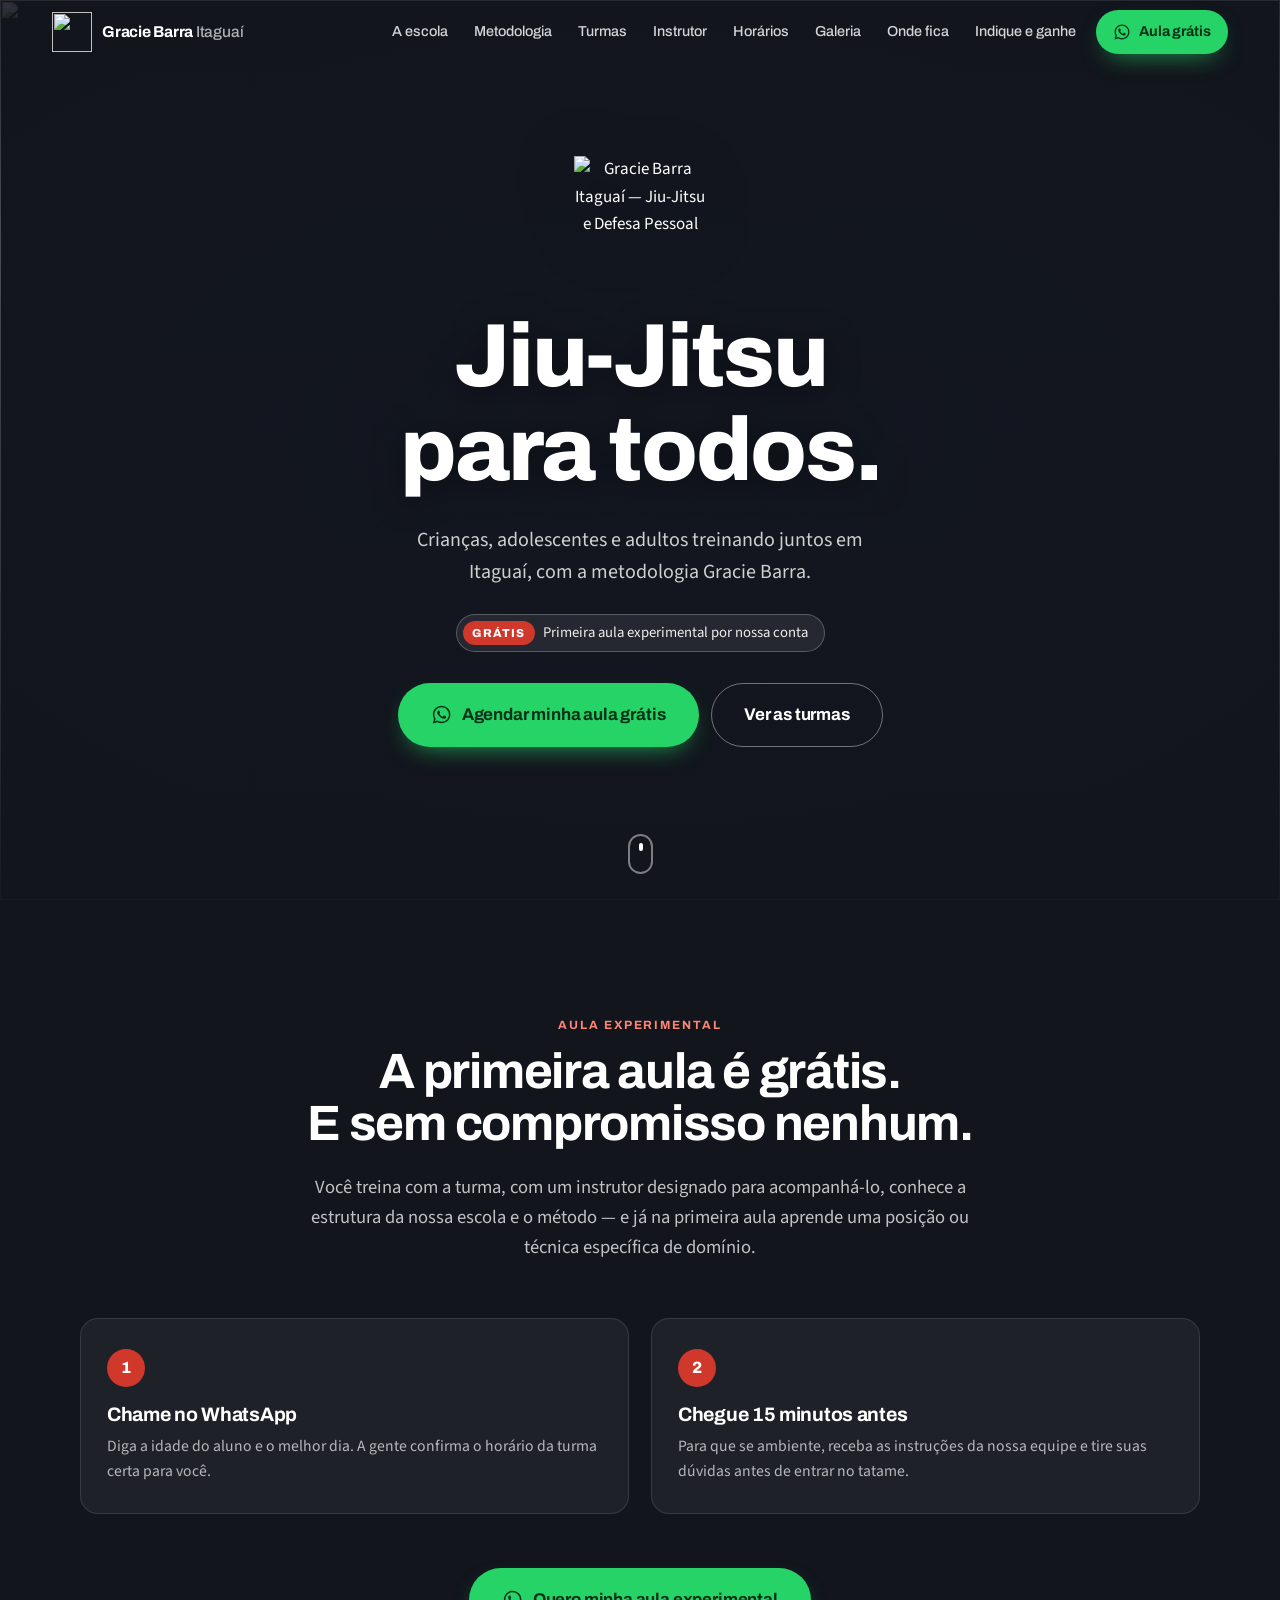
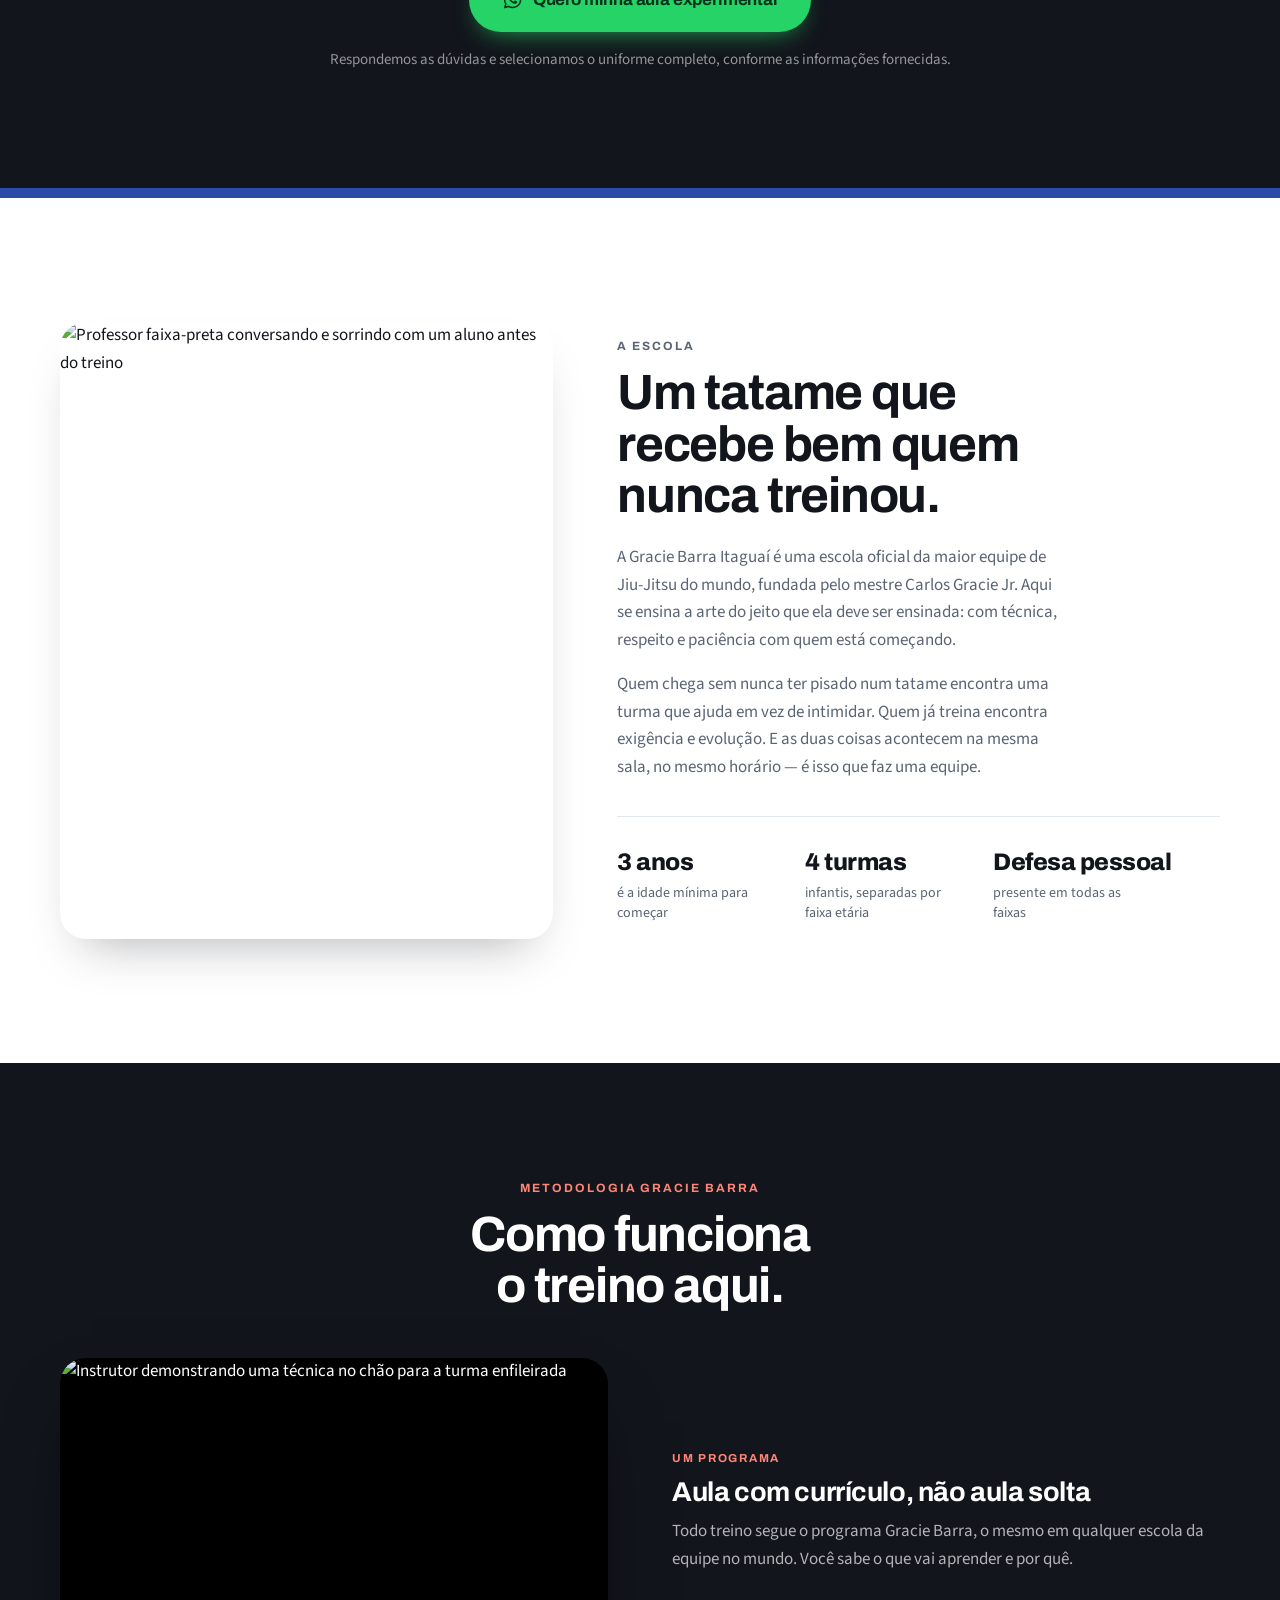
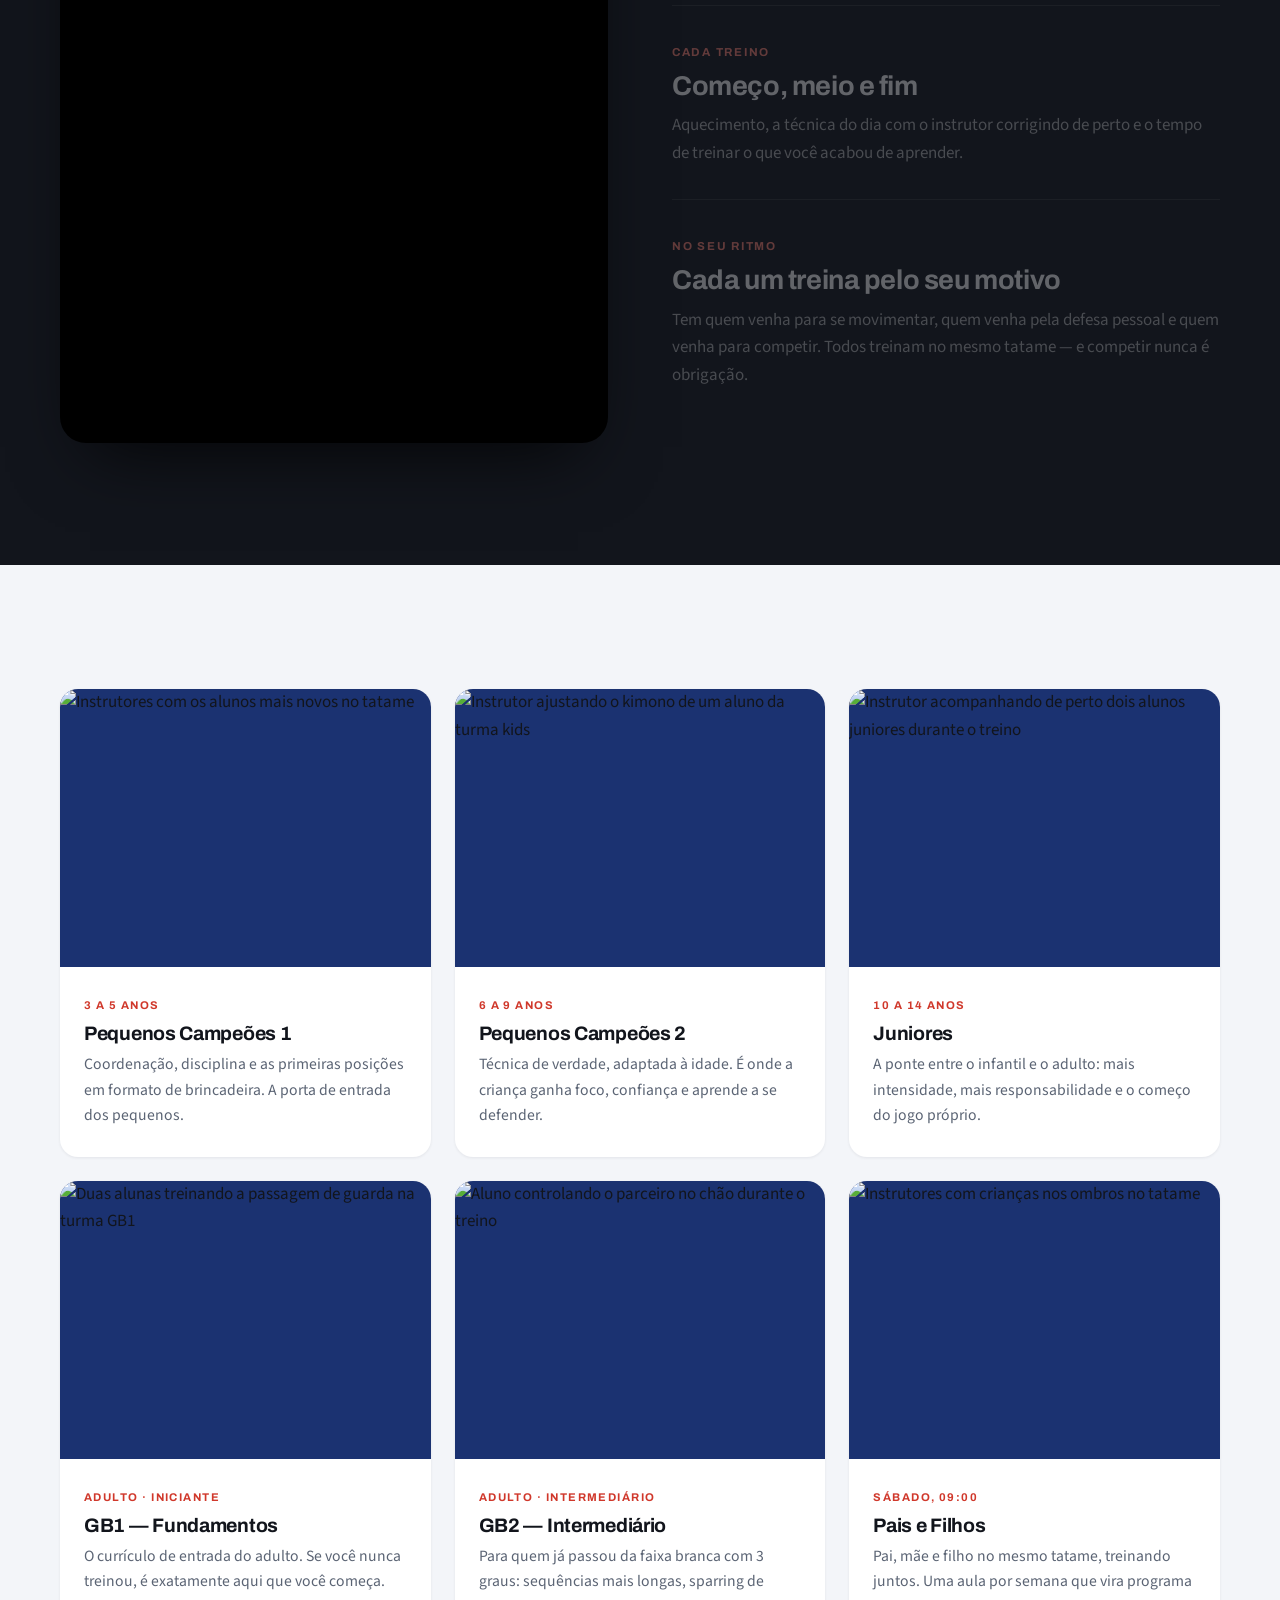
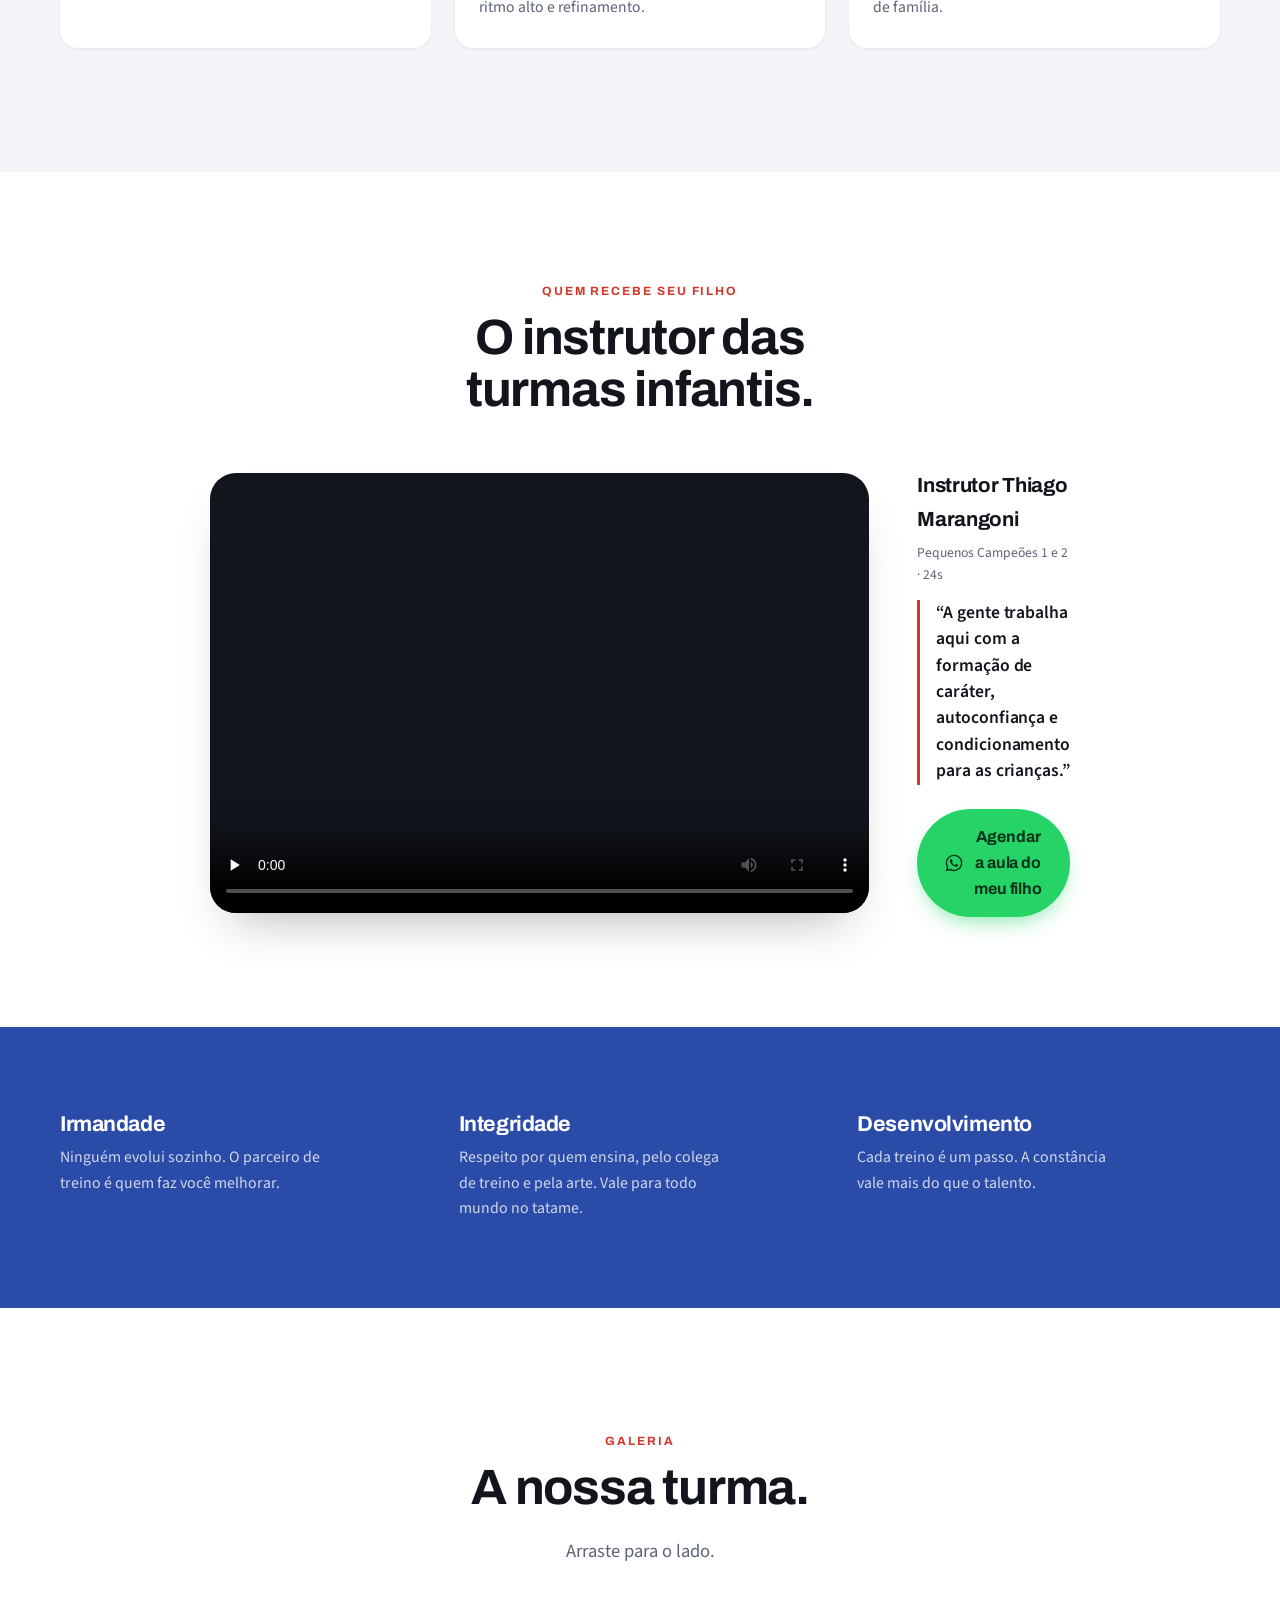
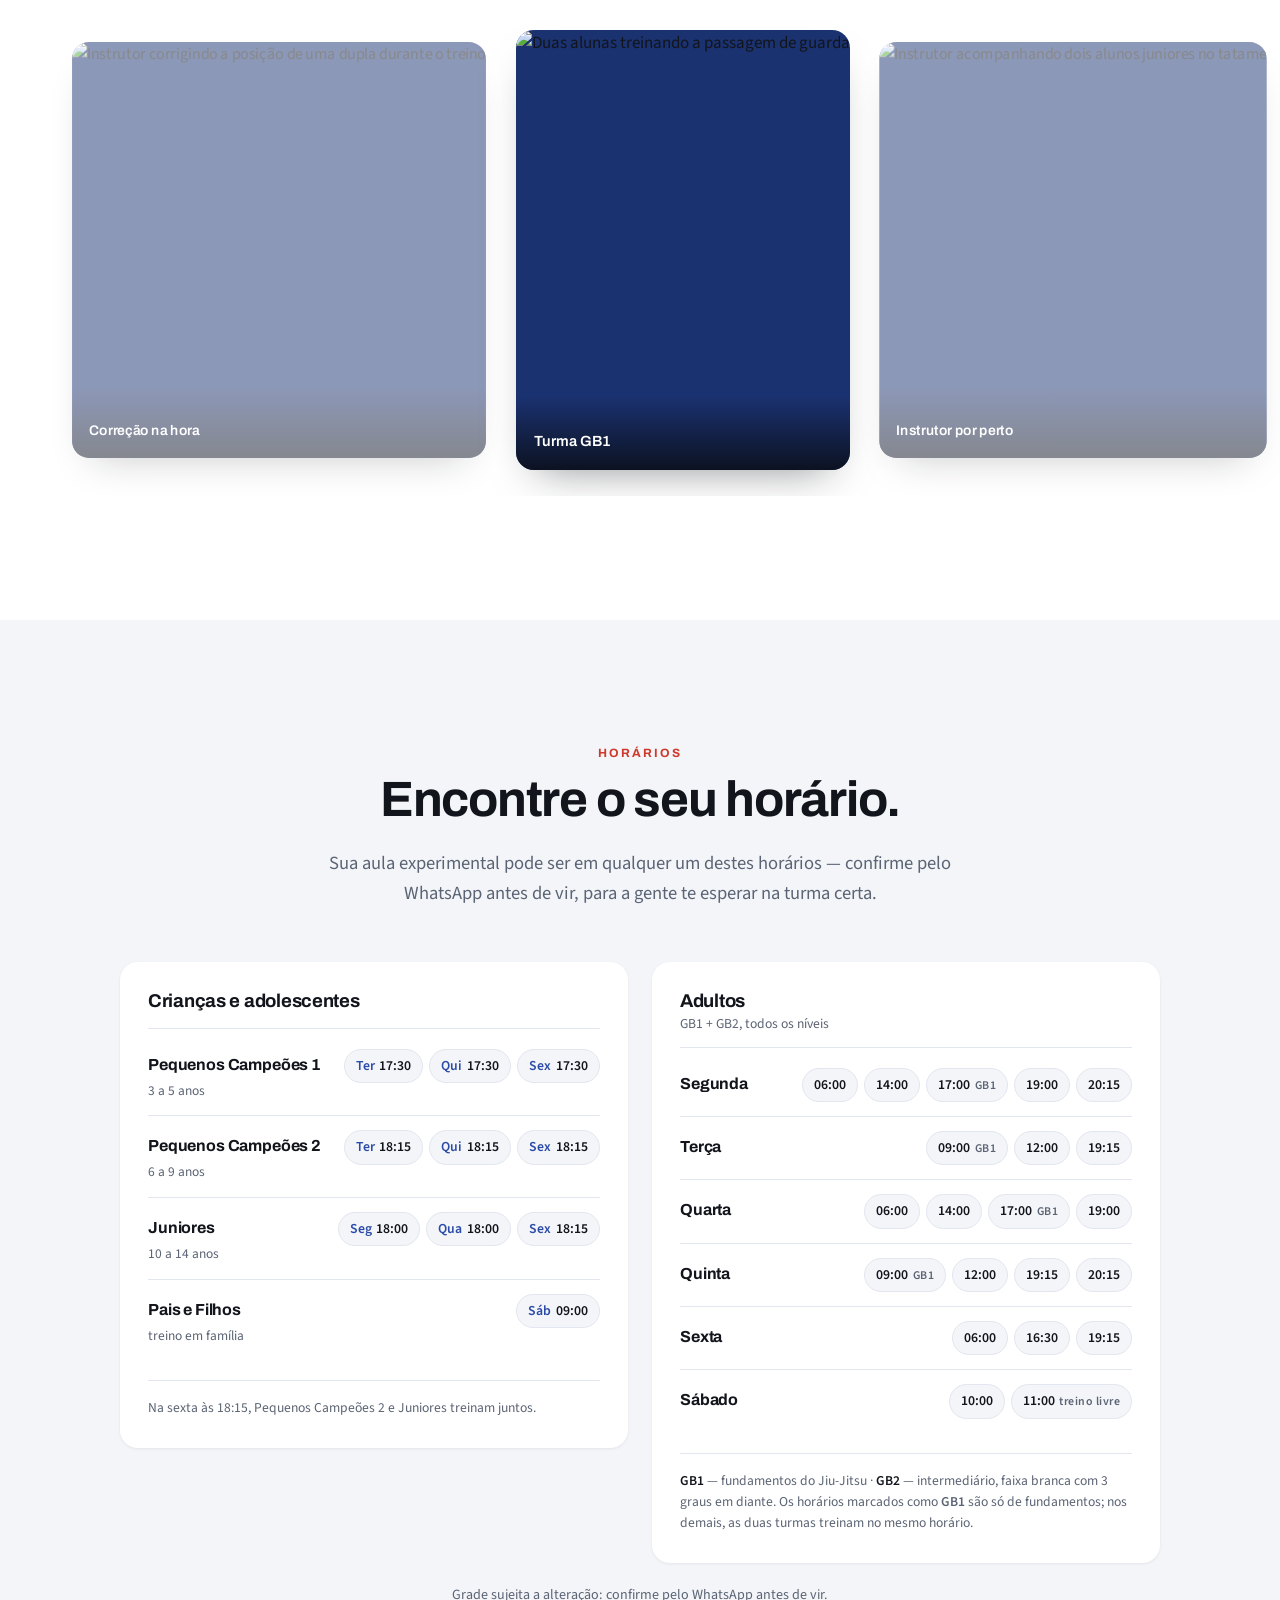
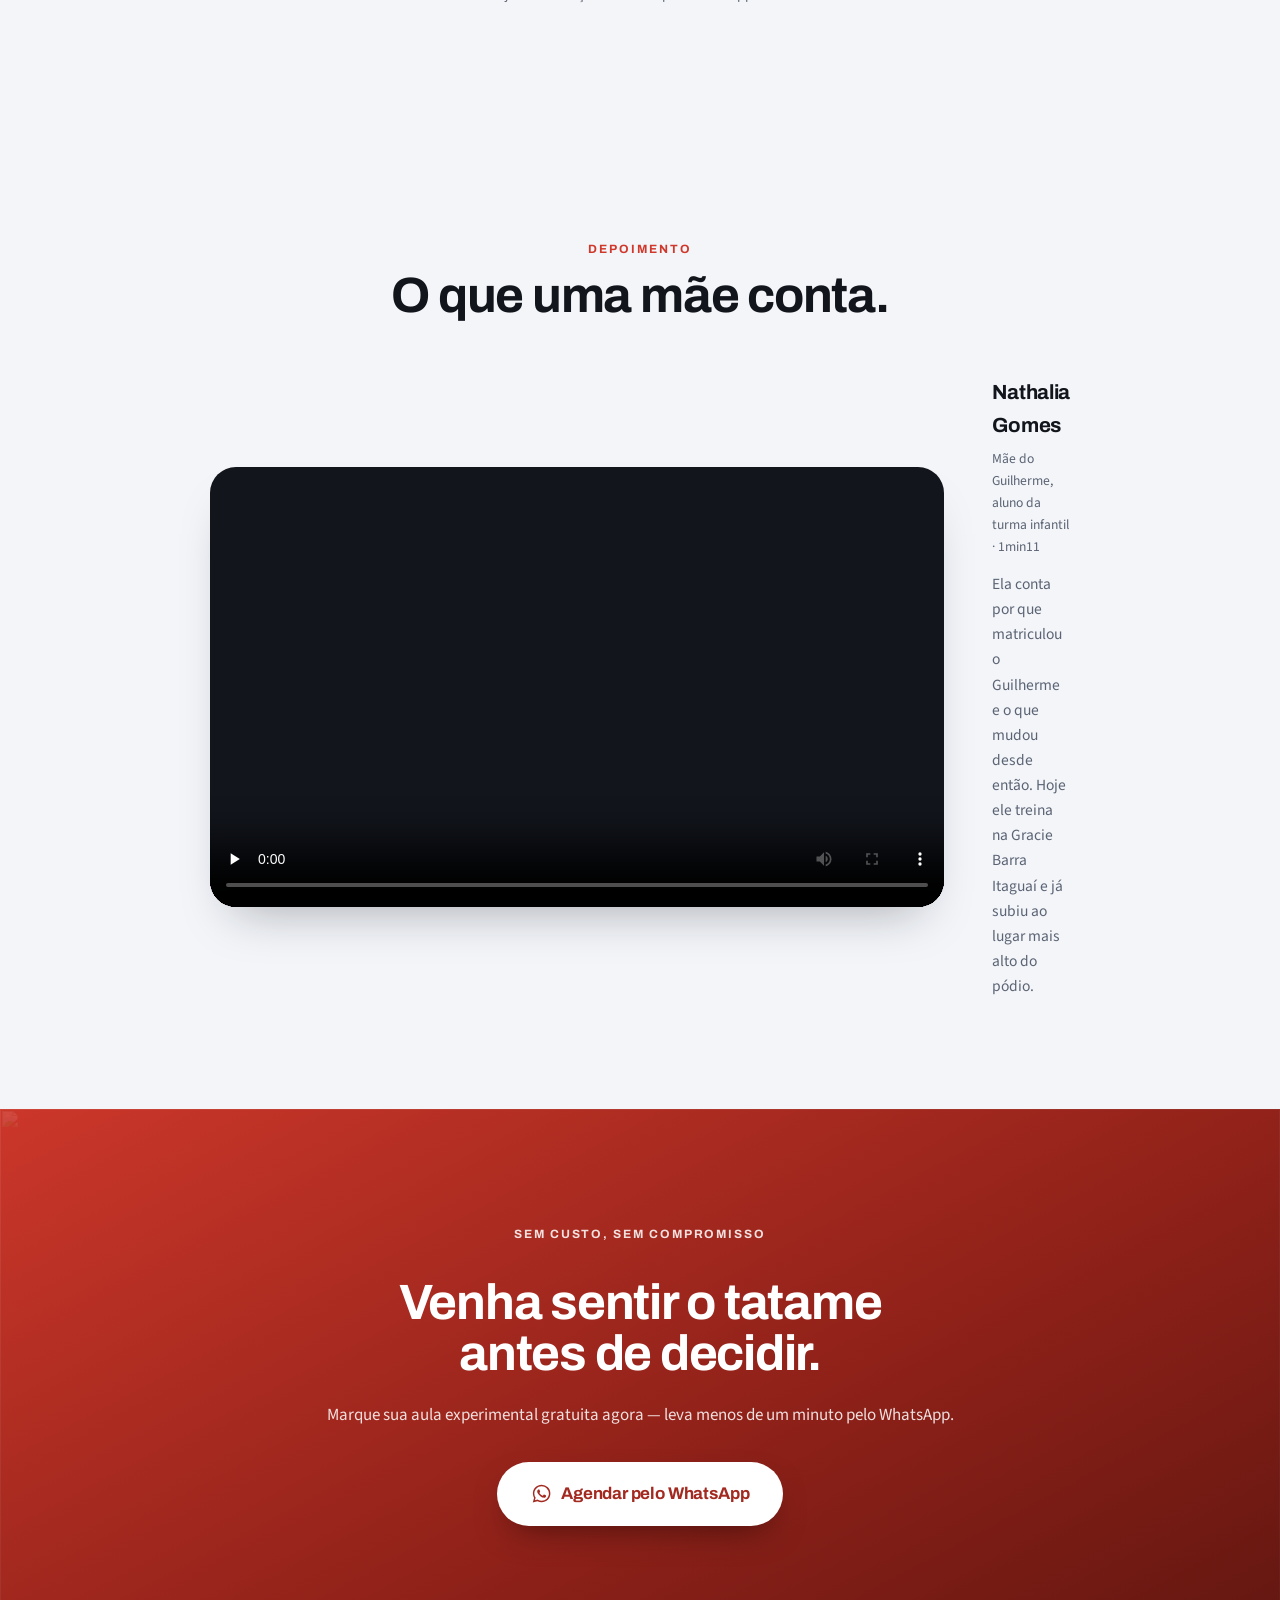
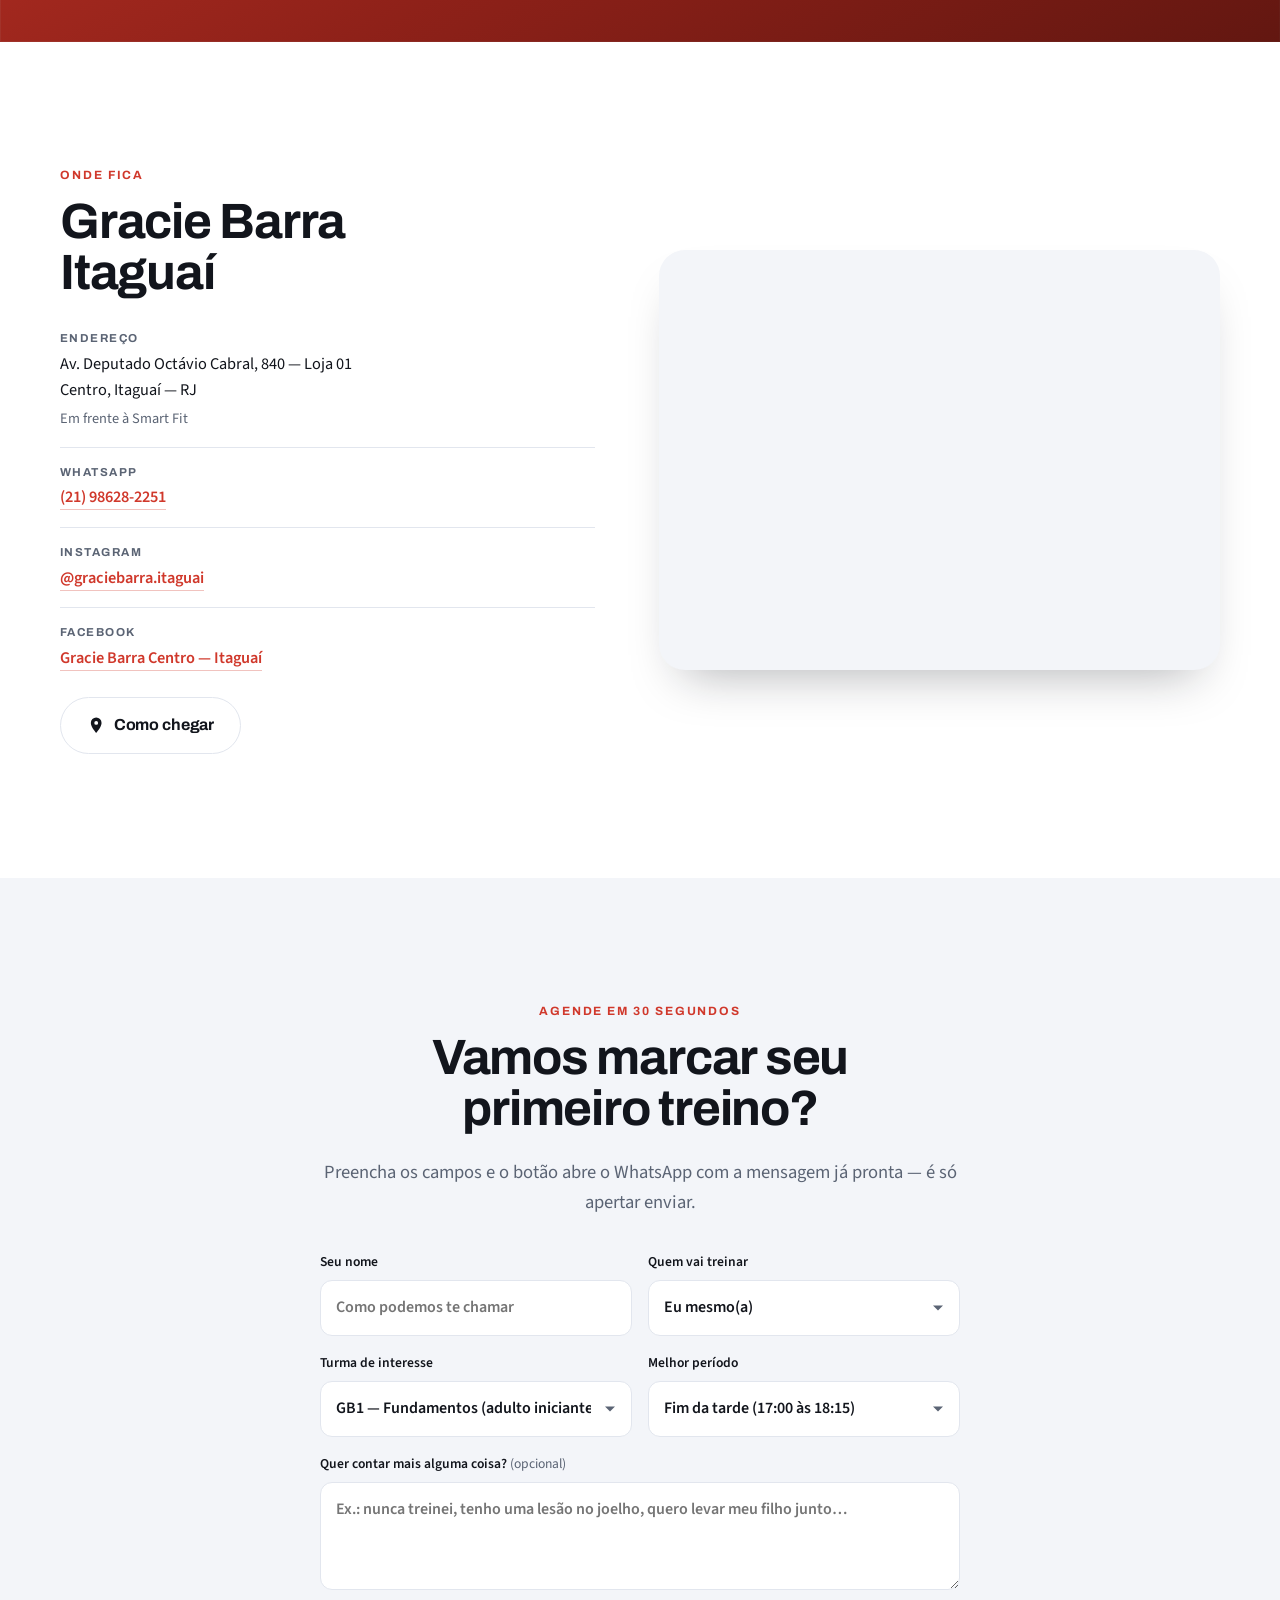
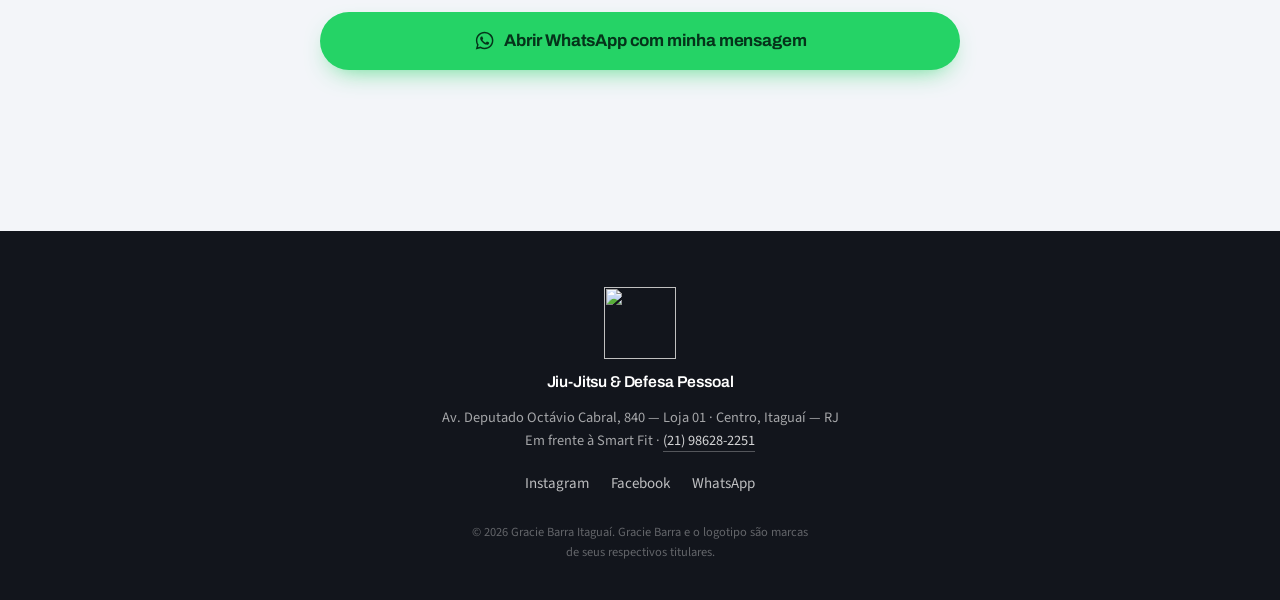
==== commit f10d9d43: "Add "Indique e Ganhe" referral contest page Students submit a friend's name and WhatsApp number thro" ====
--- a/index.html
+++ b/index.html
@@ -49,7 +49,7 @@
       <a href="#horarios">Horários</a>
       <a href="#galeria">Galeria</a>
       <a href="#local">Onde fica</a>
-      <a href="gbf.html">GBF · Turma feminina</a>
+      <a href="indicacoes.html">Indique e ganhe</a>
     </nav>
     <a class="btn btn--wa btn--sm nav__cta" href="https://wa.me/5521986282251?text=Ol%C3%A1!%20Quero%20agendar%20minha%20aula%20experimental%20gratuita%20na%20Gracie%20Barra%20Itagua%C3%AD." target="_blank" rel="noopener">
       <svg class="ico-wa" viewBox="0 0 24 24" aria-hidden="true"><path d="M12.04 2C6.58 2 2.13 6.45 2.13 11.91c0 1.75.46 3.45 1.32 4.95L2 22l5.25-1.38a9.9 9.9 0 0 0 4.79 1.22h.01c5.46 0 9.91-4.45 9.91-9.91 0-2.65-1.03-5.14-2.9-7.01A9.82 9.82 0 0 0 12.04 2Zm0 18.13h-.01a8.2 8.2 0 0 1-4.19-1.15l-.3-.18-3.12.82.83-3.04-.2-.31a8.19 8.19 0 0 1-1.26-4.36c0-4.54 3.7-8.24 8.25-8.24 2.2 0 4.27.86 5.83 2.42a8.19 8.19 0 0 1 2.41 5.83c0 4.54-3.7 8.21-8.24 8.21Zm4.52-6.16c-.25-.12-1.47-.72-1.69-.81-.23-.08-.39-.12-.56.13-.16.24-.64.8-.78.97-.15.16-.29.18-.53.06-.25-.12-1.05-.39-1.99-1.23-.74-.66-1.23-1.47-1.38-1.72-.14-.25-.01-.38.11-.5.11-.11.25-.29.37-.44.13-.15.17-.25.25-.41.08-.17.04-.31-.02-.43-.06-.12-.56-1.34-.76-1.84-.2-.48-.4-.42-.56-.43h-.47c-.17 0-.43.06-.66.31-.22.25-.86.85-.86 2.07 0 1.22.89 2.4 1.01 2.56.12.17 1.75 2.67 4.23 3.74.59.26 1.05.41 1.41.52.59.19 1.13.16 1.56.1.48-.07 1.47-.6 1.68-1.18.21-.58.21-1.08.14-1.18-.06-.11-.22-.17-.47-.29Z"/></svg>
@@ -67,7 +67,7 @@
     <a href="#horarios">Horários</a>
     <a href="#galeria">Galeria</a>
     <a href="#local">Onde fica</a>
-    <a href="gbf.html">GBF · Turma feminina</a>
+    <a href="indicacoes.html">Indique e ganhe</a>
     <a class="btn btn--wa" href="https://wa.me/5521986282251?text=Ol%C3%A1!%20Quero%20agendar%20minha%20aula%20experimental%20gratuita%20na%20Gracie%20Barra%20Itagua%C3%AD." target="_blank" rel="noopener">Agendar no WhatsApp</a>
   </div>
 </header>
--- a/assets/css/styles.css
+++ b/assets/css/styles.css
@@ -1,21 +1,21 @@
 /* ==========================================================================
-   Smile Makers — Mentoria de Lentes e Facetas Estratificadas em Resina
-   Composta, por Dr. Filipe Medeiros Goulart.
-   Paleta: azul-marinho profundo (identidade clínica, "jaleco") e dourado
-   (o brilho da porcelana/resina estratificada — também usado nos materiais
-   de divulgação da própria mentoria).
+   Gracie Barra Itaguaí
+   Paleta amostrada dos próprios arquivos da academia:
+   vermelho #D0382B (logo oficial) e azul #2B4BA8 (tatame das fotos).
+   O motivo estrutural do site é o "horizonte" da parede da academia —
+   branco em cima, azul do tatame embaixo — presente em todas as fotos.
    ========================================================================== */
 
 :root{
   /* cor */
-  --gold:#c9a35f;
-  --gold-deep:#8a6a2e;
-  --navy:#1c2f4a;
-  --navy-deep:#0e1b2e;
-  --ink:#0b1420;
-  --ink-soft:#121d2e;
+  --red:#d0382b;
+  --red-deep:#a32a20;
+  --mat:#2b4ba8;
+  --mat-deep:#1b3271;
+  --ink:#12151c;
+  --ink-soft:#1b2029;
   --paper:#ffffff;
-  --paper-2:#f4f5f7;
+  --paper-2:#f3f5f9;
   --muted:#5b6474;
   --line:#e2e6ee;
   --wa:#25d366;
@@ -33,7 +33,7 @@
   --ease:cubic-bezier(.16,1,.3,1);
   --safe-top:env(safe-area-inset-top,0px);
   --safe-bottom:env(safe-area-inset-bottom,0px);
-  --shadow-lift:0 30px 60px -30px rgba(11,20,32,.28);
+  --shadow-lift:0 26px 50px -24px rgba(18,21,28,.34);
 }
 
 /* ---------- base ---------- */
@@ -68,7 +68,7 @@
   text-wrap:balance;
   margin:0 0 .45em;
 }
-h1{font-size:clamp(2.7rem,7.6vw,5rem);font-weight:800;}
+h1{font-size:clamp(2.9rem,8.6vw,5.6rem);font-weight:800;}
 h2{font-size:clamp(1.95rem,4.4vw,3.1rem);}
 h3{font-size:1.22rem;letter-spacing:-.015em;}
 p{margin:0 0 1em;}
@@ -81,11 +81,11 @@
 
 .skip-link{
   position:absolute;left:-9999px;top:0;z-index:2000;
-  background:var(--navy-deep);color:var(--gold);padding:12px 20px;border-radius:0 0 var(--r-sm) 0;
+  background:var(--red);color:#fff;padding:12px 20px;border-radius:0 0 var(--r-sm) 0;
 }
 .skip-link:focus{left:0;}
 
-:focus-visible{outline:3px solid var(--gold);outline-offset:3px;border-radius:4px;}
+:focus-visible{outline:3px solid var(--mat);outline-offset:3px;border-radius:4px;}
 
 @media (prefers-reduced-motion: reduce){
   html{scroll-behavior:auto;}
@@ -100,10 +100,10 @@
   font-family:var(--display);
   font-size:.75rem;font-weight:700;
   letter-spacing:.16em;text-transform:uppercase;
-  color:var(--gold-deep);
+  color:var(--red);
   margin:0 0 .9em;
 }
-.eyebrow--light{color:var(--gold);}
+.eyebrow--light{color:#ff8577;}
 
 .lead{font-size:1.16rem;color:var(--muted);}
 .lead--light{color:rgba(255,255,255,.74);}
@@ -127,7 +127,7 @@
 .btn--ghost{background:transparent;color:#fff;border-color:rgba(255,255,255,.4);}
 .btn--ghost:hover{border-color:#fff;background:rgba(255,255,255,.09);}
 .btn--outline{background:transparent;color:var(--ink);border-color:var(--line);}
-.btn--outline:hover{border-color:var(--navy);color:var(--navy);}
+.btn--outline:hover{border-color:var(--mat);color:var(--mat);}
 .btn--outline svg{width:1.15em;height:1.15em;fill:currentColor;flex:none;}
 
 .ico-wa{width:1.25em;height:1.25em;fill:currentColor;flex:none;}
@@ -136,13 +136,10 @@
 .nav{
   position:fixed;inset:0 0 auto 0;z-index:1000;
   padding-top:var(--safe-top);
-  background:rgba(11,20,32,.22);
-  -webkit-backdrop-filter:saturate(160%) blur(14px);
-  backdrop-filter:saturate(160%) blur(14px);
-  transition:background-color .5s var(--ease),backdrop-filter .5s var(--ease),box-shadow .5s var(--ease);
+  transition:background-color .4s var(--ease),backdrop-filter .4s var(--ease),box-shadow .4s var(--ease);
 }
 .nav.is-solid{
-  background:rgba(11,20,32,.86);
+  background:rgba(18,21,28,.82);
   -webkit-backdrop-filter:saturate(170%) blur(18px);
   backdrop-filter:saturate(170%) blur(18px);
   box-shadow:0 1px 0 rgba(255,255,255,.09);
@@ -152,7 +149,7 @@
   height:var(--nav-h);display:flex;align-items:center;gap:20px;
 }
 .nav__brand{display:flex;align-items:center;gap:10px;flex:none;}
-.nav__logo{width:38px;height:38px;border-radius:50%;}
+.nav__logo{width:40px;height:40px;}
 .nav__name{
   font-family:var(--display);font-weight:700;font-size:.98rem;color:#fff;
   letter-spacing:-.015em;line-height:1.1;
@@ -182,7 +179,7 @@
 .nav__sheet{
   position:fixed;inset:calc(var(--nav-h) + var(--safe-top)) 0 0 0;
   display:flex;flex-direction:column;gap:2px;padding:18px 22px calc(28px + var(--safe-bottom));
-  background:rgba(11,20,32,.97);
+  background:rgba(18,21,28,.97);
   -webkit-backdrop-filter:blur(20px);backdrop-filter:blur(20px);
   opacity:0;transform:translateY(-10px);transition:opacity .3s var(--ease),transform .3s var(--ease);
   overflow-y:auto;
@@ -209,16 +206,16 @@
 .hero__media{position:absolute;inset:0;}
 .hero__poster,.hero__video{
   position:absolute;inset:0;width:100%;height:100%;
-  object-fit:cover;object-position:50% 22%;
+  object-fit:cover;
 }
 .hero__video{opacity:0;transition:opacity 1.1s var(--ease);}
 .hero__video.is-playing{opacity:1;}
 .hero__scrim{
   position:absolute;inset:0;
   background:
-    linear-gradient(180deg,rgba(11,20,32,.88) 0%,rgba(11,20,32,.62) 30%,rgba(11,20,32,.76) 62%,rgba(11,20,32,.97) 100%),
-    radial-gradient(70% 56% at 50% 46%,rgba(11,20,32,.55),transparent 78%),
-    radial-gradient(88% 70% at 50% 50%,rgba(28,47,74,.4),transparent 76%);
+    linear-gradient(180deg,rgba(18,21,28,.88) 0%,rgba(18,21,28,.66) 28%,rgba(18,21,28,.78) 62%,rgba(18,21,28,.97) 100%),
+    radial-gradient(70% 56% at 50% 46%,rgba(18,21,28,.62),transparent 78%),
+    radial-gradient(88% 70% at 50% 50%,rgba(27,50,113,.34),transparent 76%);
 }
 
 .hero__content{
@@ -226,16 +223,30 @@
   max-width:820px;text-align:center;color:#fff;
   will-change:transform,opacity;
 }
+.hero__logo{
+  width:clamp(88px,13vw,132px);height:auto;margin:0 auto 1.4rem;
+  filter:drop-shadow(0 8px 26px rgba(0,0,0,.5));
+}
 .hero h1{margin-bottom:.3em;text-shadow:0 4px 34px rgba(0,0,0,.42);}
 .hero__sub{
-  max-width:50ch;margin:0 auto 1.6rem;
+  max-width:47ch;margin:0 auto 1.6rem;
   font-size:clamp(1.02rem,2.1vw,1.25rem);color:rgba(255,255,255,.8);
 }
 .hero__badge{
-  display:inline-block;
-  margin:0 auto 1.9rem;padding:.5em 1.05em;border-radius:999px;
-  background:var(--gold);color:var(--navy-deep);
+  display:inline-flex;align-items:center;gap:.6em;
+  max-width:100%;margin:0 auto 1.9rem;padding:.42em 1.05em .42em .42em;
+  border:1px solid rgba(255,255,255,.24);border-radius:999px;
+  background:rgba(255,255,255,.08);
+  -webkit-backdrop-filter:blur(8px);backdrop-filter:blur(8px);
+  font-size:.92rem;line-height:1.25;text-align:left;color:rgba(255,255,255,.92);
+}
+.hero__badge span{
+  flex:none;
   font-family:var(--display);font-weight:800;font-size:.72rem;letter-spacing:.1em;text-transform:uppercase;
+  background:var(--red);color:#fff;padding:.42em .8em;border-radius:999px;
+}
+@media (max-width:460px){
+  .hero__badge{font-size:.84rem;padding-right:.85em;}
 }
 .hero__actions{display:flex;gap:12px;justify-content:center;flex-wrap:wrap;}
 
@@ -256,37 +267,27 @@
 }
 
 /* ---------- utilitário de revelação ---------- */
-.reveal{
-  opacity:0;transform:translateY(34px) scale(.975);filter:blur(7px);
-  transition:opacity 1s var(--ease),transform 1s var(--ease),filter 1s var(--ease);
-}
-.reveal.is-visible{opacity:1;transform:none;filter:blur(0);}
-
-/* pequeno atraso em cascata para grupos de cartões — reforça a sensação
-   de que os elementos pertencem ao mesmo sistema, não peças soltas */
-.steps .step:nth-child(2),.values__inner .value:nth-child(2),.facts li:nth-child(2){transition-delay:.08s;}
-.steps .step:nth-child(3),.values__inner .value:nth-child(3),.facts li:nth-child(3){transition-delay:.16s;}
-.facts li:nth-child(4){transition-delay:.24s;}
-
-@media (prefers-reduced-motion: reduce){
-  .reveal{filter:none;}
-}
+.reveal{opacity:0;transform:translateY(26px);transition:opacity .85s var(--ease),transform .85s var(--ease);}
+.reveal.is-visible{opacity:1;transform:none;}
 
 /* ---------- estrutura de seções ---------- */
 .section-head{max-width:660px;margin:0 auto 54px;text-align:center;}
 .section-head .lead{margin-bottom:0;}
 
-/* ---------- como funciona a mentoria ---------- */
+/* ---------- aula experimental ---------- */
 .trial{
   background:var(--ink);color:#fff;
   padding:clamp(74px,10vw,116px) 22px;
+  /* o "horizonte" da parede: filete azul do tatame na base */
+  border-bottom:10px solid var(--mat);
 }
 .trial__inner{max-width:1120px;margin:0 auto;}
 .trial__head{max-width:680px;margin:0 auto 56px;text-align:center;}
 .trial__head h2{color:#fff;}
 
 .steps{
-  list-style:none;margin:0 0 40px;padding:0;
+  list-style:none;margin:0 0 54px;padding:0;
+  /* auto-fit para a grade se ajustar ao número de passos, seja 2 ou 3 */
   display:grid;grid-template-columns:repeat(auto-fit,minmax(270px,1fr));gap:22px;
   counter-reset:step;
 }
@@ -299,7 +300,7 @@
 .step__n{
   display:flex;align-items:center;justify-content:center;
   width:38px;height:38px;margin-bottom:18px;border-radius:999px;
-  background:var(--gold);color:var(--navy-deep);
+  background:var(--red);color:#fff;
   font-family:var(--display);font-weight:800;font-size:1.02rem;
 }
 .step h3{color:#fff;}
@@ -310,6 +311,7 @@
 
 @media (max-width:820px){
   .steps{grid-template-columns:1fr;gap:14px;}
+  /* em telas estreitas o passo vira lista: número à esquerda, texto à direita */
   .step{
     display:grid;grid-template-columns:auto 1fr;column-gap:16px;
     align-items:start;padding:22px 20px;
@@ -318,15 +320,17 @@
   .step h3{margin-bottom:.3em;align-self:center;}
 }
 
-/* ---------- sobre o mentor ---------- */
+/* ---------- sobre ---------- */
 .about{padding:clamp(78px,10vw,124px) 22px;background:var(--paper);}
 .about__grid{
   max-width:1160px;margin:0 auto;
   display:grid;grid-template-columns:.9fr 1.1fr;gap:clamp(34px,5vw,72px);align-items:center;
 }
 .about__media{margin:0;border-radius:var(--r-lg);overflow:hidden;box-shadow:var(--shadow-lift);}
-.about__media img{width:100%;aspect-ratio:4/5;object-fit:cover;object-position:50% 22%;}
-.about__text h2{max-width:17ch;}
+.about__media img{width:100%;aspect-ratio:4/5;object-fit:cover;object-position:50% 50%;}
+.about__text h2{max-width:15ch;}
+/* os dois parágrafos daqui ficam lado a lado na leitura: mesmo corpo de
+   texto nos dois, senão a diferença de tamanho parece erro e não hierarquia */
 .about__text p{max-width:56ch;color:var(--muted);}
 .about__text .lead{font-size:inherit;color:var(--muted);}
 
@@ -335,62 +339,154 @@
   display:flex;flex-wrap:wrap;gap:34px;
 }
 .facts li{display:flex;flex-direction:column;gap:3px;}
-.facts strong{font-family:var(--display);font-size:1.34rem;font-weight:800;letter-spacing:-.02em;color:var(--ink);}
-.facts span{font-size:.88rem;color:var(--muted);max-width:24ch;line-height:1.4;}
+.facts strong{font-family:var(--display);font-size:1.5rem;font-weight:800;letter-spacing:-.02em;color:var(--ink);}
+.facts span{font-size:.88rem;color:var(--muted);max-width:22ch;line-height:1.4;}
 
 @media (max-width:860px){
   .about__grid{grid-template-columns:1fr;}
-  .about__media img{aspect-ratio:1/1;object-position:50% 15%;}
-}
-
-/* ---------- bônus: o manual ---------- */
-.bonus{padding:clamp(78px,10vw,124px) 22px;background:var(--paper);overflow:hidden;}
-.bonus__grid{
-  max-width:1120px;margin:0 auto;
-  display:grid;grid-template-columns:.86fr 1.14fr;gap:clamp(46px,7vw,88px);align-items:center;
-}
-.bonus__book{position:relative;display:flex;justify-content:center;perspective:1600px;}
-.bonus__book img{
-  width:min(100%,320px);border-radius:8px;
-  box-shadow:0 50px 90px -34px rgba(11,20,32,.45),0 10px 26px -12px rgba(11,20,32,.3);
-  transform:rotateY(-20deg) rotateX(3deg) rotateZ(1deg);
+  .about__media img{aspect-ratio:1/1;object-position:50% 20%;}
+}
+
+/* ---------- metodologia (crossfade) ---------- */
+.story{
+  background:var(--ink);color:#fff;
+  padding:clamp(78px,10vw,116px) 22px clamp(60px,8vw,90px);
+}
+.story__intro{max-width:680px;margin:0 auto 46px;text-align:center;}
+.story__intro h2{color:#fff;}
+
+.story__inner{
+  max-width:1160px;margin:0 auto;
+  display:grid;grid-template-columns:1fr 1fr;gap:clamp(30px,5vw,64px);
+}
+.story__sticky{position:sticky;top:calc(var(--nav-h) + 26px);align-self:start;}
+.story__media{
+  position:relative;aspect-ratio:4/5;
+  border-radius:var(--r-lg);overflow:hidden;background:#000;
+  box-shadow:0 34px 70px -30px rgba(0,0,0,.85);
+}
+.story__frame{
+  position:absolute;inset:0;margin:0;
+  opacity:0;transform:scale(1.045);
+  transition:opacity .8s var(--ease),transform 1.15s var(--ease);
+}
+.story__frame img{width:100%;height:100%;object-fit:cover;}
+.story__frame.is-active{opacity:1;transform:scale(1);}
+
+.story__steps{display:flex;flex-direction:column;padding:6vh 0;}
+.story__step{
+  padding:32px 0;border-top:1px solid rgba(255,255,255,.13);
+  opacity:.34;transition:opacity .5s var(--ease);
+}
+.story__step:first-child{border-top:0;}
+.story__step.is-active{opacity:1;}
+.story__kicker{
+  display:inline-block;margin-bottom:10px;
+  font-family:var(--display);font-size:.72rem;font-weight:700;
+  letter-spacing:.15em;text-transform:uppercase;color:#ff8577;
+}
+.story__step h3{color:#fff;font-size:clamp(1.24rem,2.5vw,1.7rem);}
+.story__step p{margin:0;color:rgba(255,255,255,.68);}
+
+@media (max-width:860px){
+  .story__inner{grid-template-columns:1fr;gap:0;}
+  /* no celular a foto continua fixa no topo enquanto o texto passa por baixo —
+     é o que faz a transição entre as faixas ser percebida */
+  .story__sticky{
+    position:sticky;top:calc(var(--nav-h) + var(--safe-top));z-index:2;
+    padding:12px 0 14px;background:var(--ink);
+  }
+  .story__media{aspect-ratio:16/10;}
+  .story__steps{padding:6px 0 0;}
+  .story__step{padding:26px 0;}
+}
+
+/* ---------- turmas ---------- */
+.programs{padding:clamp(78px,10vw,124px) 22px;background:var(--paper-2);}
+.programs__grid{
+  max-width:1160px;margin:0 auto;
+  display:grid;grid-template-columns:repeat(3,1fr);gap:24px;
+}
+.prog{
+  background:var(--paper);border-radius:var(--r-md);overflow:hidden;
+  box-shadow:0 1px 3px rgba(18,21,28,.07);
+  transition:transform .45s var(--ease),box-shadow .45s var(--ease);
+}
+.prog:hover{transform:translateY(-6px);box-shadow:var(--shadow-lift);}
+.prog__img{overflow:hidden;background:var(--mat-deep);}
+.prog__img img{
+  width:100%;aspect-ratio:4/3;object-fit:cover;
   transition:transform .7s var(--ease);
 }
-.bonus__book:hover img{transform:rotateY(-11deg) rotateX(1deg) rotateZ(.5deg);}
-.bonus__badge{
-  position:absolute;right:6%;bottom:-18px;
-  display:flex;flex-direction:column;align-items:center;justify-content:center;gap:2px;
-  width:108px;height:108px;border-radius:50%;
-  background:var(--navy-deep);color:var(--gold);
-  font-family:var(--display);text-align:center;
-  box-shadow:0 20px 36px -16px rgba(11,20,32,.5);
-}
-.bonus__badge strong{font-size:1.5rem;font-weight:800;letter-spacing:-.02em;}
-.bonus__badge span{font-size:.62rem;font-weight:700;letter-spacing:.08em;text-transform:uppercase;color:rgba(255,255,255,.8);}
-
-.bonus__text .lead{margin-bottom:1.1em;}
-.bonus__list{list-style:none;margin:0 0 30px;padding:0;display:flex;flex-direction:column;gap:14px;}
-.bonus__list li{
-  display:flex;align-items:baseline;gap:12px;
-  font-size:1rem;color:var(--ink);
-}
-.bonus__list li::before{
-  content:"";flex:none;width:7px;height:7px;margin-top:.5em;border-radius:50%;background:var(--gold-deep);
-}
-.bonus__note{font-size:.88rem;color:var(--muted);}
-
-@media (max-width:860px){
-  .bonus__grid{grid-template-columns:1fr;text-align:center;}
-  .bonus__book{margin-bottom:8px;}
-  .bonus__book img{transform:rotateY(-8deg) rotateX(2deg);}
-  .bonus__list li{text-align:left;}
-}
-
-/* ---------- para quem é a mentoria ---------- */
-.values{background:var(--navy);color:#fff;padding:clamp(60px,8vw,86px) 22px;}
-.values .section-head{margin-bottom:44px;}
-.values .section-head h2,.values .section-head .eyebrow--light{color:#fff;}
-.values .section-head .eyebrow{color:var(--gold);}
+.prog:hover .prog__img img{transform:scale(1.045);}
+.prog__body{padding:24px 24px 28px;}
+.prog__age{
+  display:inline-block;margin-bottom:10px;
+  font-family:var(--display);font-size:.7rem;font-weight:700;
+  letter-spacing:.13em;text-transform:uppercase;color:var(--red);
+}
+.prog h3{margin-bottom:.4em;}
+.prog p{margin:0;font-size:.98rem;color:var(--muted);}
+
+@media (max-width:920px){.programs__grid{grid-template-columns:repeat(2,1fr);}}
+@media (max-width:600px){.programs__grid{grid-template-columns:1fr;}}
+
+/* ---------- vozes: professor e mãe (vídeos com áudio, só tocam no clique) ---------- */
+.voices{padding:clamp(70px,9vw,110px) 22px;background:var(--paper);}
+.voices__grid{
+  max-width:940px;margin:0 auto;
+  display:grid;grid-template-columns:repeat(2,1fr);gap:clamp(24px,3.5vw,44px);
+  align-items:start;
+}
+.voice{
+  margin:0;display:flex;flex-direction:column;gap:16px;
+}
+/* o vídeo é vertical: dimensiona pela altura para não sobrar tarja preta nos lados */
+.voice video{
+  display:block;height:min(440px,58vh);width:auto;max-width:100%;margin:0 auto;
+  border-radius:var(--r-lg);background:var(--ink);
+  box-shadow:var(--shadow-lift);
+}
+.voice figcaption{display:flex;flex-direction:column;gap:5px;}
+.voice__who{
+  margin:0;font-family:var(--display);font-weight:700;font-size:1.1rem;
+  letter-spacing:-.015em;color:var(--ink);
+}
+.voice__role{
+  margin:0;font-size:.85rem;color:var(--muted);
+  font-variant-numeric:tabular-nums;
+}
+.voice blockquote{margin:8px 0 0;padding-left:16px;border-left:3px solid var(--red);}
+.voice blockquote p{
+  margin:0;font-size:1rem;line-height:1.5;color:var(--ink);
+  font-weight:600;letter-spacing:-.005em;
+}
+.voice__desc{margin:8px 0 0;font-size:.97rem;color:var(--muted);}
+
+.voices__cta{margin-top:clamp(34px,4vw,48px);text-align:center;}
+
+/* segunda seção de vídeo, em fundo alternado, para as duas não se confundirem */
+.voices--alt{background:var(--paper-2);}
+
+/* um vídeo sozinho: fica lado a lado com o texto em vez de empilhado */
+.voices__grid--solo{grid-template-columns:1fr;max-width:860px;}
+.voice--wide{
+  display:grid;grid-template-columns:auto 1fr;
+  gap:clamp(26px,4vw,48px);align-items:center;
+}
+.voice--wide figcaption{gap:6px;}
+.voice--wide .voice__who{font-size:1.28rem;}
+.voice--wide blockquote p{font-size:1.1rem;}
+.voice--wide .btn{margin-top:18px;justify-self:start;}
+
+@media (max-width:760px){
+  .voices__grid{grid-template-columns:1fr;gap:38px;}
+  .voice video{height:min(62vh,460px);}
+  .voice--wide{grid-template-columns:1fr;gap:20px;}
+}
+
+/* ---------- valores: a banda azul do tatame ---------- */
+.values{background:var(--mat);color:#fff;padding:clamp(60px,8vw,86px) 22px;}
 .values__inner{
   max-width:1160px;margin:0 auto;
   display:grid;grid-template-columns:repeat(3,1fr);gap:36px;
@@ -400,7 +496,7 @@
 
 @media (max-width:820px){.values__inner{grid-template-columns:1fr;gap:28px;}}
 
-/* ---------- turmas realizadas (galeria) ---------- */
+/* ---------- galeria ---------- */
 .gallery{padding:clamp(78px,10vw,124px) 0;background:var(--paper);}
 .gallery .section-head{padding:0 22px;}
 .gallery__track{
@@ -412,68 +508,149 @@
   scrollbar-width:none;
 }
 .gallery__track::-webkit-scrollbar{display:none;}
+/* altura fixa e largura livre: cada foto mantém a proporção original */
 .shot{
-  flex:0 0 auto;height:clamp(320px,58vh,480px);margin:0;
+  flex:0 0 auto;height:clamp(300px,52vh,440px);margin:0;
   position:relative;border-radius:var(--r-md);overflow:hidden;
   scroll-snap-align:center;
   opacity:.5;transform:scale(.945);
   transition:opacity .55s var(--ease),transform .55s var(--ease);
-  box-shadow:0 20px 40px -22px rgba(11,20,32,.5);
-  background:var(--navy-deep);
+  box-shadow:0 20px 40px -22px rgba(18,21,28,.5);
+  background:var(--mat-deep);
 }
 .shot.is-focused{opacity:1;transform:scale(1);}
+/* a imagem dimensiona o cartão; o teto de largura evita que uma foto
+   horizontal estoure a tela do celular */
 .shot img{height:100%;width:auto;max-width:min(82vw,520px);object-fit:cover;}
 .shot figcaption{
   position:absolute;inset:auto 0 0 0;padding:34px 18px 16px;
-  font-family:var(--display);color:#fff;
-  background:linear-gradient(0deg,rgba(6,9,15,.86),transparent);
-}
-.shot figcaption strong{display:block;font-size:.98rem;font-weight:700;}
-.shot figcaption span{display:block;margin-top:2px;font-size:.8rem;font-weight:500;color:rgba(255,255,255,.72);}
-
-/* ---------- depoimentos (vídeos) ---------- */
-.voices{padding:clamp(78px,10vw,124px) 22px;background:var(--paper-2);}
-.voices__grid{
-  max-width:940px;margin:0 auto;
-  display:grid;grid-template-columns:repeat(2,1fr);gap:clamp(28px,4vw,52px);
-}
-.voice{margin:0;display:flex;flex-direction:column;gap:16px;}
-.voice video{
-  display:block;width:100%;aspect-ratio:9/16;object-fit:cover;
-  border-radius:var(--r-lg);background:var(--ink);
-  box-shadow:var(--shadow-lift);
-}
-.voice figcaption{display:flex;flex-direction:column;gap:5px;}
-.voice__who{
-  margin:0;font-family:var(--display);font-weight:700;font-size:1.1rem;
-  letter-spacing:-.015em;color:var(--ink);
-}
-.voice__role{margin:0;font-size:.85rem;color:var(--muted);}
-.voice__desc{margin:8px 0 0;font-size:.97rem;color:var(--muted);}
-.voice .btn{margin-top:4px;align-self:flex-start;}
-
-@media (max-width:760px){
-  .voices__grid{grid-template-columns:1fr;max-width:420px;}
+  font-family:var(--display);font-size:.92rem;font-weight:600;color:#fff;
+  background:linear-gradient(0deg,rgba(9,11,16,.82),transparent);
+}
+
+/* ---------- horários ---------- */
+/* ---------- horários: organizados por turma, não por hora ----------
+   quem entra no site quer saber quando é a AULA DELE, não o que acontece
+   numa terça às 14h — por isso a grade é agrupada por turma.            */
+.schedule{padding:clamp(78px,10vw,124px) 22px;background:var(--paper-2);}
+.grade{
+  max-width:1040px;margin:0 auto;
+  display:grid;grid-template-columns:1fr 1fr;gap:24px;align-items:start;
+}
+.grade__bloco{
+  background:var(--paper);border-radius:var(--r-md);padding:30px 28px;
+  box-shadow:0 1px 3px rgba(18,21,28,.07);
+}
+.grade__titulo{
+  margin:0 0 20px;padding-bottom:16px;border-bottom:1px solid var(--line);
+  font-size:1.16rem;
+}
+.grade__titulo span{
+  display:block;margin-top:5px;
+  font-family:var(--body);font-size:.85rem;font-weight:400;color:var(--muted);
+  letter-spacing:0;
+}
+
+.turno,.semana{list-style:none;margin:0;padding:0;display:flex;flex-direction:column;}
+.turno > li,.semana > li{
+  display:flex;align-items:baseline;justify-content:space-between;gap:18px;flex-wrap:wrap;
+  padding:14px 0;border-top:1px solid var(--line);
+}
+.turno > li:first-child,.semana > li:first-child{border-top:0;padding-top:0;}
+
+.turno__quem{display:flex;flex-direction:column;gap:2px;}
+.turno__quem strong{font-family:var(--display);font-weight:700;font-size:1rem;letter-spacing:-.01em;}
+.turno__idade{font-size:.84rem;color:var(--muted);}
+.semana > li > b{
+  font-family:var(--display);font-weight:700;font-size:1rem;letter-spacing:-.01em;
+  min-width:5.5em;
+}
+
+.horas{
+  list-style:none;margin:0;padding:0;
+  display:flex;flex-wrap:wrap;gap:6px;justify-content:flex-end;
+}
+.horas li{
+  display:inline-flex;align-items:baseline;gap:.35em;
+  padding:5px 11px;border-radius:999px;
+  background:var(--paper-2);border:1px solid var(--line);
+  font-size:.86rem;font-weight:600;color:var(--ink);
+  font-variant-numeric:tabular-nums;
+}
+.horas li b{font-weight:700;color:var(--mat);}
+.horas li i{
+  font-style:normal;font-size:.74rem;font-weight:600;
+  letter-spacing:.04em;color:var(--muted);
+}
+
+.grade__nota{
+  margin:20px 0 0;padding-top:16px;border-top:1px solid var(--line);
+  font-size:.85rem;line-height:1.55;color:var(--muted);
+}
+.grade__nota strong{color:var(--ink);font-weight:600;}
+.grade__nota i{font-style:normal;font-weight:600;color:var(--muted);}
+
+.schedule__disclaimer{
+  max-width:1040px;margin:22px auto 0;text-align:center;
+  font-size:.88rem;line-height:1.5;color:var(--muted);
+}
+
+@media (max-width:900px){
+  .grade{grid-template-columns:1fr;}
+}
+@media (max-width:520px){
+  .grade__bloco{padding:24px 20px;}
+  /* em tela estreita o nome fica em cima e os horários embaixo, alinhados à esquerda */
+  .turno > li,.semana > li{flex-direction:column;align-items:stretch;gap:10px;}
+  .horas{justify-content:flex-start;}
 }
 
 /* ---------- CTA grande ---------- */
 .bigcta{
   position:relative;isolation:isolate;overflow:hidden;
   padding:clamp(74px,10vw,116px) 22px;text-align:center;color:#fff;
-  background:var(--navy-deep);
+  background:var(--red-deep);
 }
 .bigcta__bg{
   position:absolute;inset:0;width:100%;height:100%;
-  object-fit:cover;object-position:50% 30%;z-index:-2;
+  object-fit:cover;object-position:50% 42%;z-index:-2;
 }
 .bigcta__scrim{
   position:absolute;inset:0;z-index:-1;
   background:
-    linear-gradient(152deg,rgba(14,27,46,.72) 0%,rgba(11,20,32,.8) 55%,rgba(8,14,24,.92) 100%);
+    linear-gradient(152deg,rgba(208,56,43,.9) 0%,rgba(140,32,24,.93) 60%,rgba(96,22,16,.96) 100%);
 }
 .bigcta__inner{max-width:660px;margin:0 auto;}
-.bigcta h2{color:#fff;text-shadow:0 4px 24px rgba(0,0,0,.55);}
+.bigcta h2{color:#fff;}
 .bigcta p{color:rgba(255,255,255,.86);margin-bottom:2rem;}
+.bigcta .btn--wa{background:#fff;color:var(--red-deep);box-shadow:0 14px 34px -14px rgba(0,0,0,.5);}
+.bigcta .btn--wa:hover{background:#f6f6f6;color:var(--red-deep);}
+
+/* ---------- localização ---------- */
+.place{padding:clamp(78px,10vw,124px) 22px;background:var(--paper);}
+.place__grid{
+  max-width:1160px;margin:0 auto;
+  display:grid;grid-template-columns:1fr 1.05fr;gap:clamp(34px,5vw,64px);align-items:center;
+}
+.info{list-style:none;margin:30px 0 0;padding:0;display:flex;flex-direction:column;gap:16px;}
+.info li{display:flex;flex-direction:column;gap:3px;padding-top:15px;border-top:1px solid var(--line);}
+.info li:first-child{padding-top:0;border-top:0;}
+.info strong{
+  font-family:var(--display);font-size:.72rem;font-weight:700;
+  letter-spacing:.13em;text-transform:uppercase;color:var(--muted);
+}
+.info span{font-size:1.02rem;}
+.info a{color:var(--red);font-weight:600;border-bottom:1px solid rgba(208,56,43,.3);}
+.info a:hover{border-bottom-color:var(--red);}
+.info em{display:block;margin-top:4px;font-style:normal;font-size:.9rem;color:var(--muted);}
+.place__route{margin-top:26px;}
+.place__map{
+  height:clamp(280px,42vw,420px);border-radius:var(--r-lg);overflow:hidden;
+  box-shadow:var(--shadow-lift);background:var(--paper-2);
+}
+.place__map iframe{width:100%;height:100%;border:0;}
+
+@media (max-width:860px){.place__grid{grid-template-columns:1fr;}}
 
 /* ---------- formulário ---------- */
 .contact{padding:clamp(78px,10vw,124px) 22px calc(clamp(78px,10vw,124px) + 76px);background:var(--paper-2);}
@@ -497,11 +674,11 @@
 }
 .form textarea{resize:vertical;min-height:90px;}
 .form input:focus,.form select:focus,.form textarea:focus{
-  outline:none;border-color:var(--navy);box-shadow:0 0 0 3px rgba(28,47,74,.15);
-}
-.form input[aria-invalid="true"]{border-color:#c0392b;}
+  outline:none;border-color:var(--mat);box-shadow:0 0 0 3px rgba(43,75,168,.15);
+}
+.form input[aria-invalid="true"]{border-color:var(--red);}
 .form .btn{margin-top:6px;}
-.form__note{min-height:1.3em;margin:2px 0 0;text-align:center;font-size:.92rem;color:#c0392b;}
+.form__note{min-height:1.3em;margin:2px 0 0;text-align:center;font-size:.92rem;color:var(--red);}
 
 @media (max-width:600px){.form__row{grid-template-columns:1fr;}}
 
@@ -512,7 +689,7 @@
   text-align:center;
 }
 .footer__inner{max-width:900px;margin:0 auto;display:flex;flex-direction:column;align-items:center;gap:10px;}
-.footer__logo{width:64px;height:64px;border-radius:50%;}
+.footer__logo{width:72px;height:72px;}
 .footer__tag{
   margin:0;font-family:var(--display);font-weight:600;font-size:.98rem;color:#fff;
   letter-spacing:-.01em;
@@ -548,3 +725,69 @@
   .contact{padding-bottom:clamp(78px,10vw,124px);}
   .footer{padding-bottom:calc(38px + var(--safe-bottom));}
 }
+
+/* ---------- página: indique e ganhe ---------- */
+.nav__links a[aria-current],.nav__sheet a[aria-current]{font-weight:700;color:#fff;}
+
+.refhero{
+  position:relative;isolation:isolate;overflow:hidden;
+  padding:calc(var(--nav-h) + 74px) 22px 96px;text-align:center;color:#fff;
+  background:var(--ink);
+}
+.refhero__bg{position:absolute;inset:0;width:100%;height:100%;object-fit:cover;object-position:50% 30%;z-index:-2;opacity:.5;}
+.refhero__scrim{
+  position:absolute;inset:0;z-index:-1;
+  background:linear-gradient(180deg,rgba(18,21,28,.7) 0%,rgba(18,21,28,.88) 55%,rgba(18,21,28,.98) 100%);
+}
+.refhero__inner{max-width:720px;margin:0 auto;}
+.refhero h1{color:#fff;font-size:clamp(2.3rem,6vw,3.6rem);}
+.refhero .lead{max-width:52ch;margin:0 auto 1.8rem;}
+.refhero__actions{display:flex;gap:12px;justify-content:center;flex-wrap:wrap;}
+@media (max-width:620px){.refhero__actions .btn{width:100%;}}
+
+/* prêmios */
+.prizes{padding:clamp(78px,10vw,124px) 22px;background:var(--paper-2);}
+.prizes__grid{max-width:1000px;margin:0 auto;display:grid;grid-template-columns:repeat(3,1fr);gap:22px;}
+.prize{
+  background:var(--paper);border-radius:var(--r-md);padding:30px 24px;text-align:center;
+  box-shadow:0 1px 3px rgba(18,21,28,.07);
+}
+.prize--1{border:2px solid #e8b93f;}
+.prize__medal{
+  display:flex;align-items:center;justify-content:center;
+  width:52px;height:52px;margin:0 auto 16px;border-radius:999px;
+  font-family:var(--display);font-weight:800;font-size:1.3rem;color:#fff;
+}
+.prize--1 .prize__medal{background:#e8b93f;}
+.prize--2 .prize__medal{background:#9aa3b2;}
+.prize--3 .prize__medal{background:#c07a45;}
+.prize h3{margin-bottom:.35em;}
+.prize p{margin:0;color:var(--muted);font-size:.96rem;}
+
+@media (max-width:820px){.prizes__grid{grid-template-columns:1fr;max-width:420px;}}
+
+/* ranking */
+.ranking{padding:clamp(78px,10vw,124px) 22px;background:var(--paper);}
+.ranking__inner{max-width:720px;margin:0 auto;}
+.ranking__list{list-style:none;margin:0;padding:0;display:flex;flex-direction:column;}
+.ranking__item{display:flex;align-items:center;gap:16px;padding:16px 6px;border-top:1px solid var(--line);}
+.ranking__item:first-child{border-top:0;}
+.ranking__pos{
+  flex:none;display:flex;align-items:center;justify-content:center;
+  width:34px;height:34px;border-radius:999px;background:var(--paper-2);
+  font-family:var(--display);font-weight:800;font-size:.95rem;color:var(--muted);
+}
+.ranking__item:nth-child(1) .ranking__pos{background:#e8b93f;color:#3a2c05;}
+.ranking__item:nth-child(2) .ranking__pos{background:#c9cfda;color:#2b3140;}
+.ranking__item:nth-child(3) .ranking__pos{background:#dba178;color:#3a2205;}
+.ranking__nome{flex:1;font-family:var(--display);font-weight:700;font-size:1.02rem;}
+.ranking__pontos{flex:none;font-size:.8rem;color:var(--muted);text-align:right;display:flex;flex-direction:column;gap:2px;}
+.ranking__pontos strong{font-family:var(--display);font-size:1.2rem;color:var(--ink);}
+.ranking__vazio{padding:26px 6px;text-align:center;color:var(--muted);list-style:none;}
+.ranking__nota{margin:22px 0 0;text-align:center;font-size:.85rem;color:var(--muted);}
+
+/* regras */
+.rules{padding:clamp(70px,9vw,104px) 22px;background:var(--paper-2);}
+.rules__inner{max-width:720px;margin:0 auto;}
+.rules ol{margin:0;padding-left:1.2em;color:var(--muted);display:flex;flex-direction:column;gap:10px;}
+.rules li::marker{font-family:var(--display);font-weight:700;color:var(--red);}
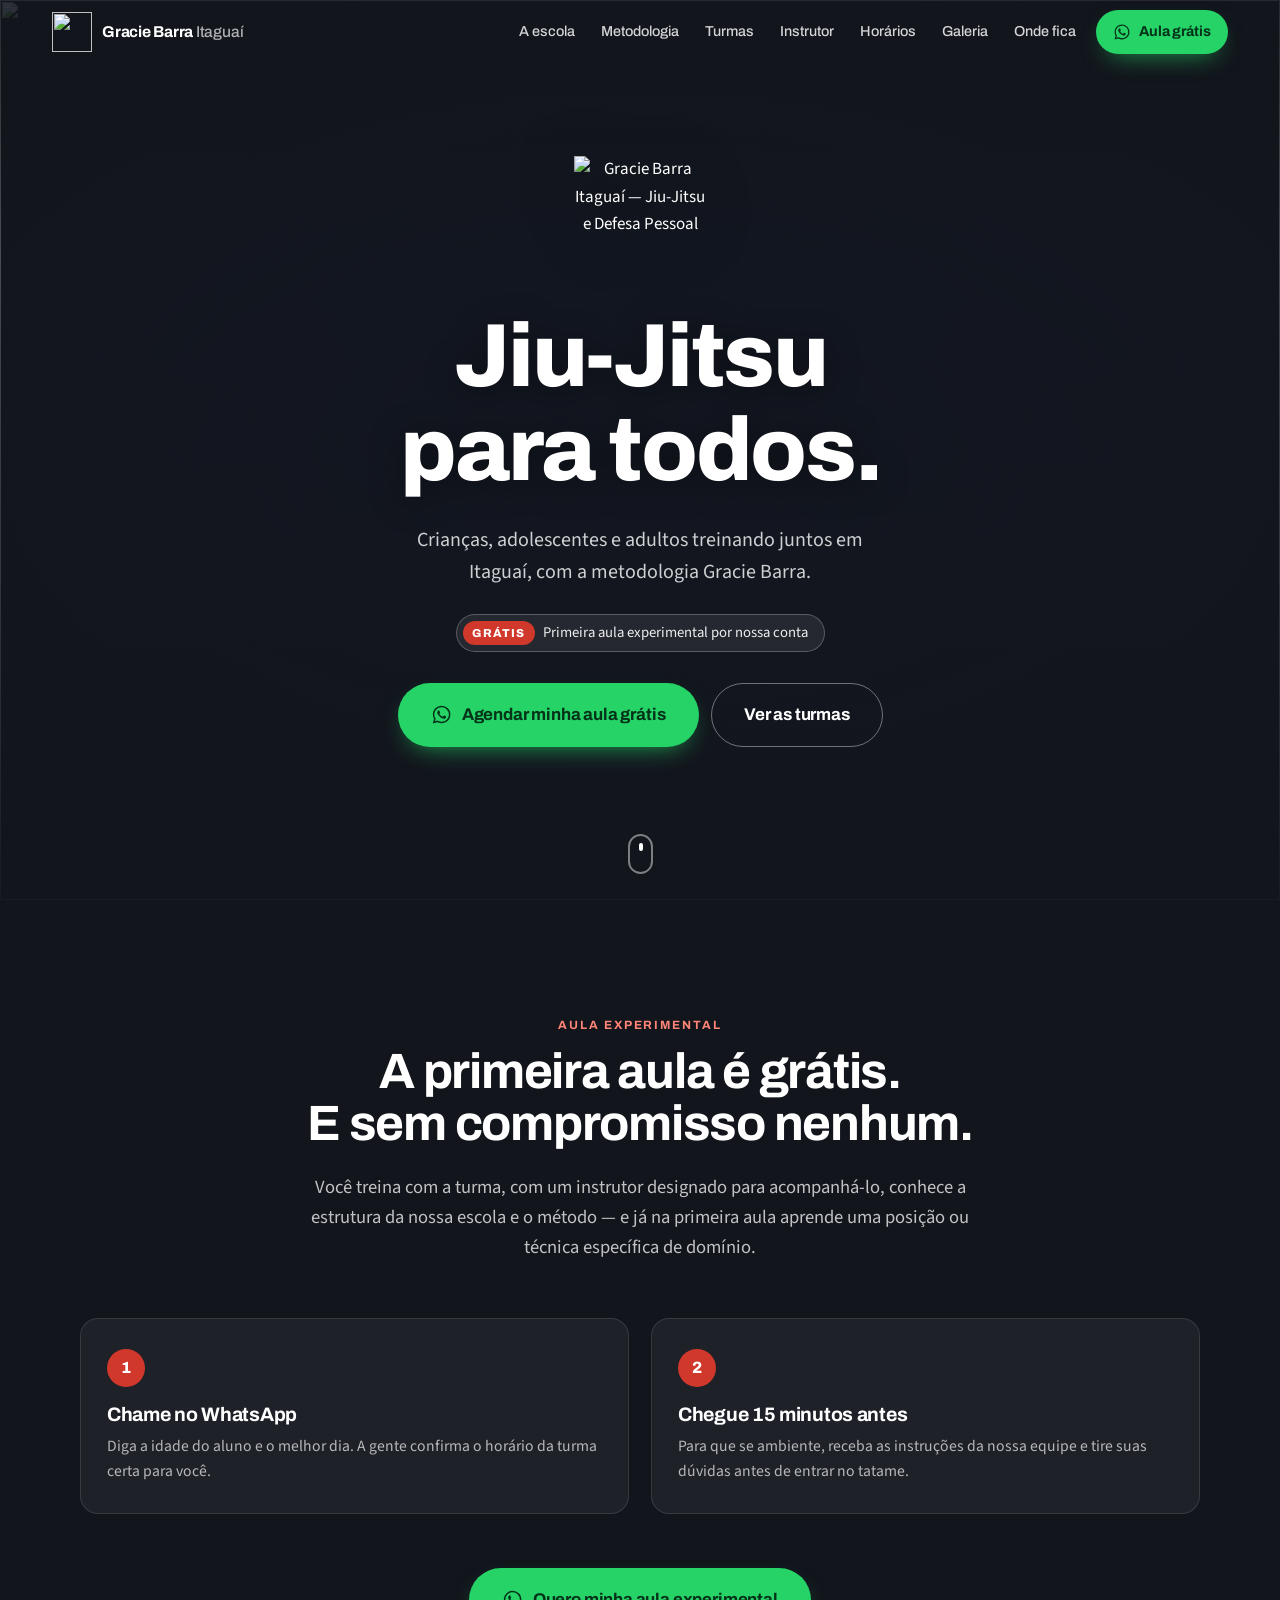
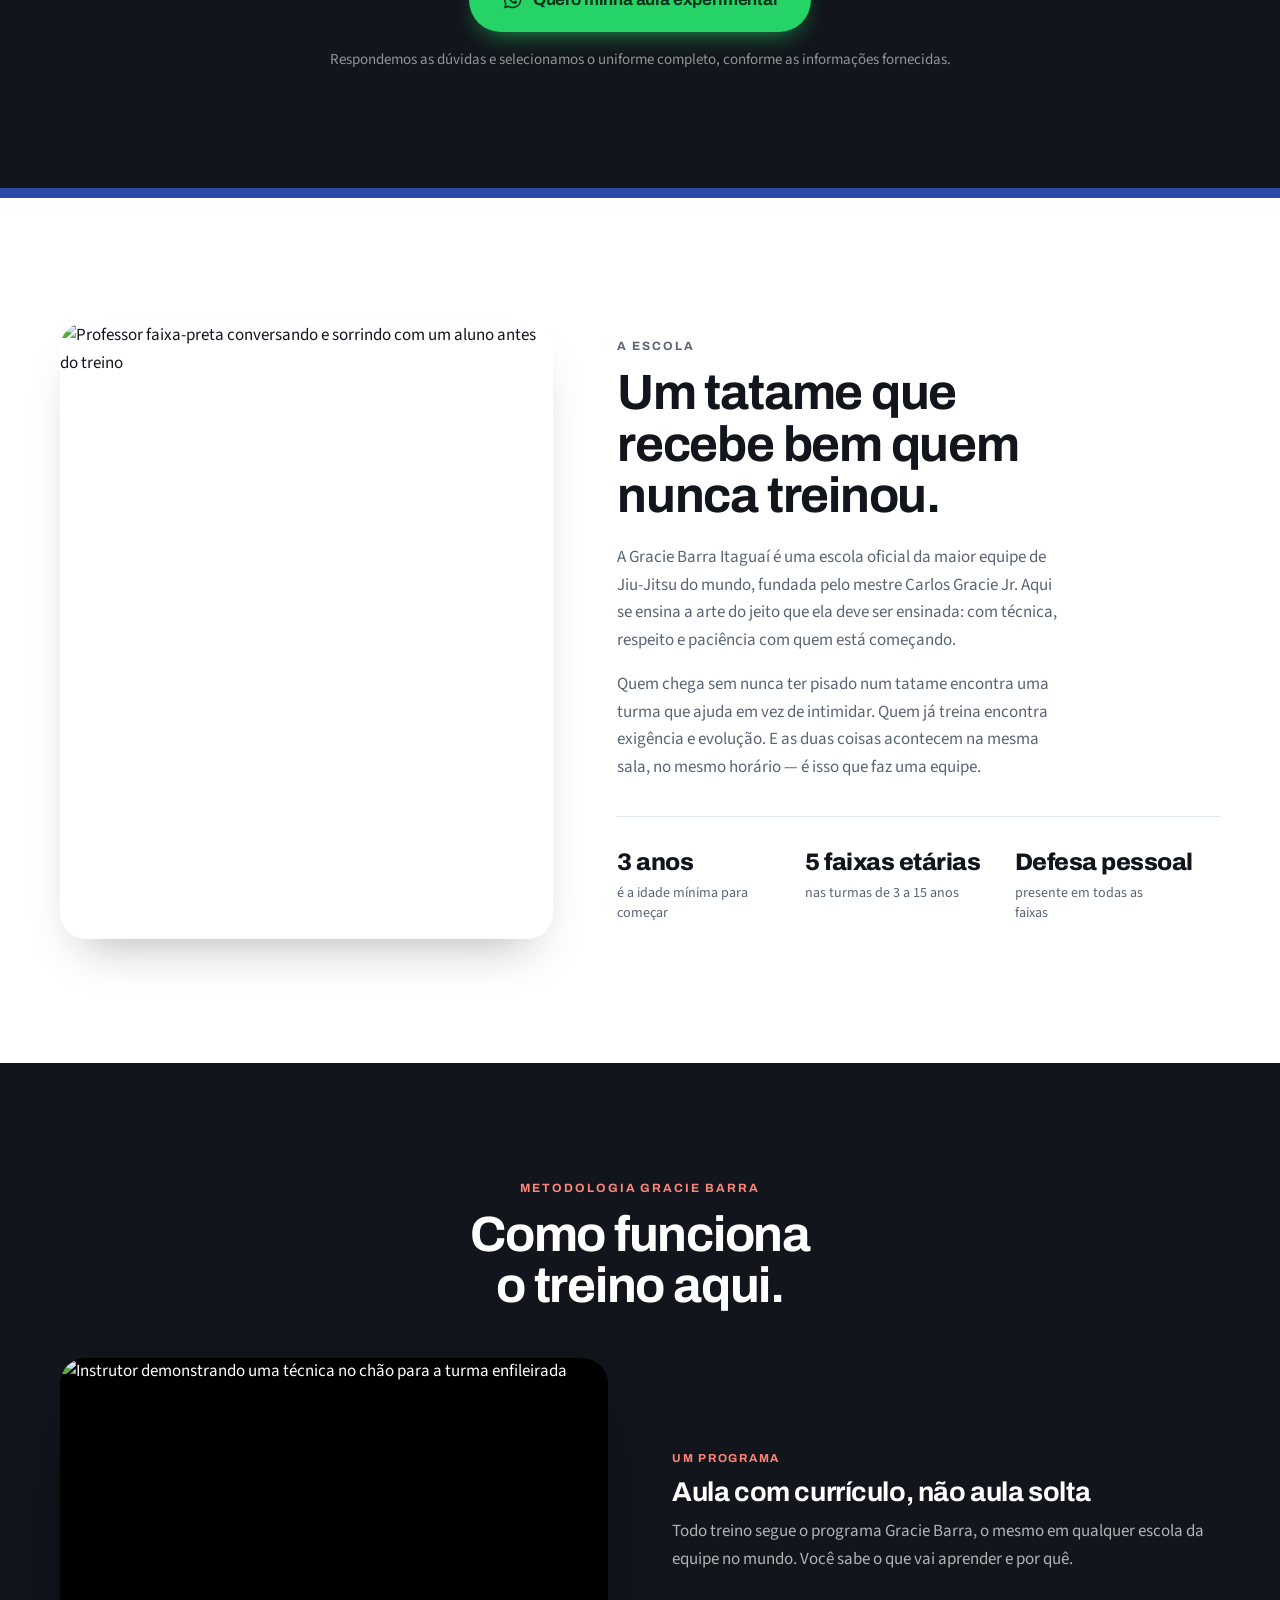
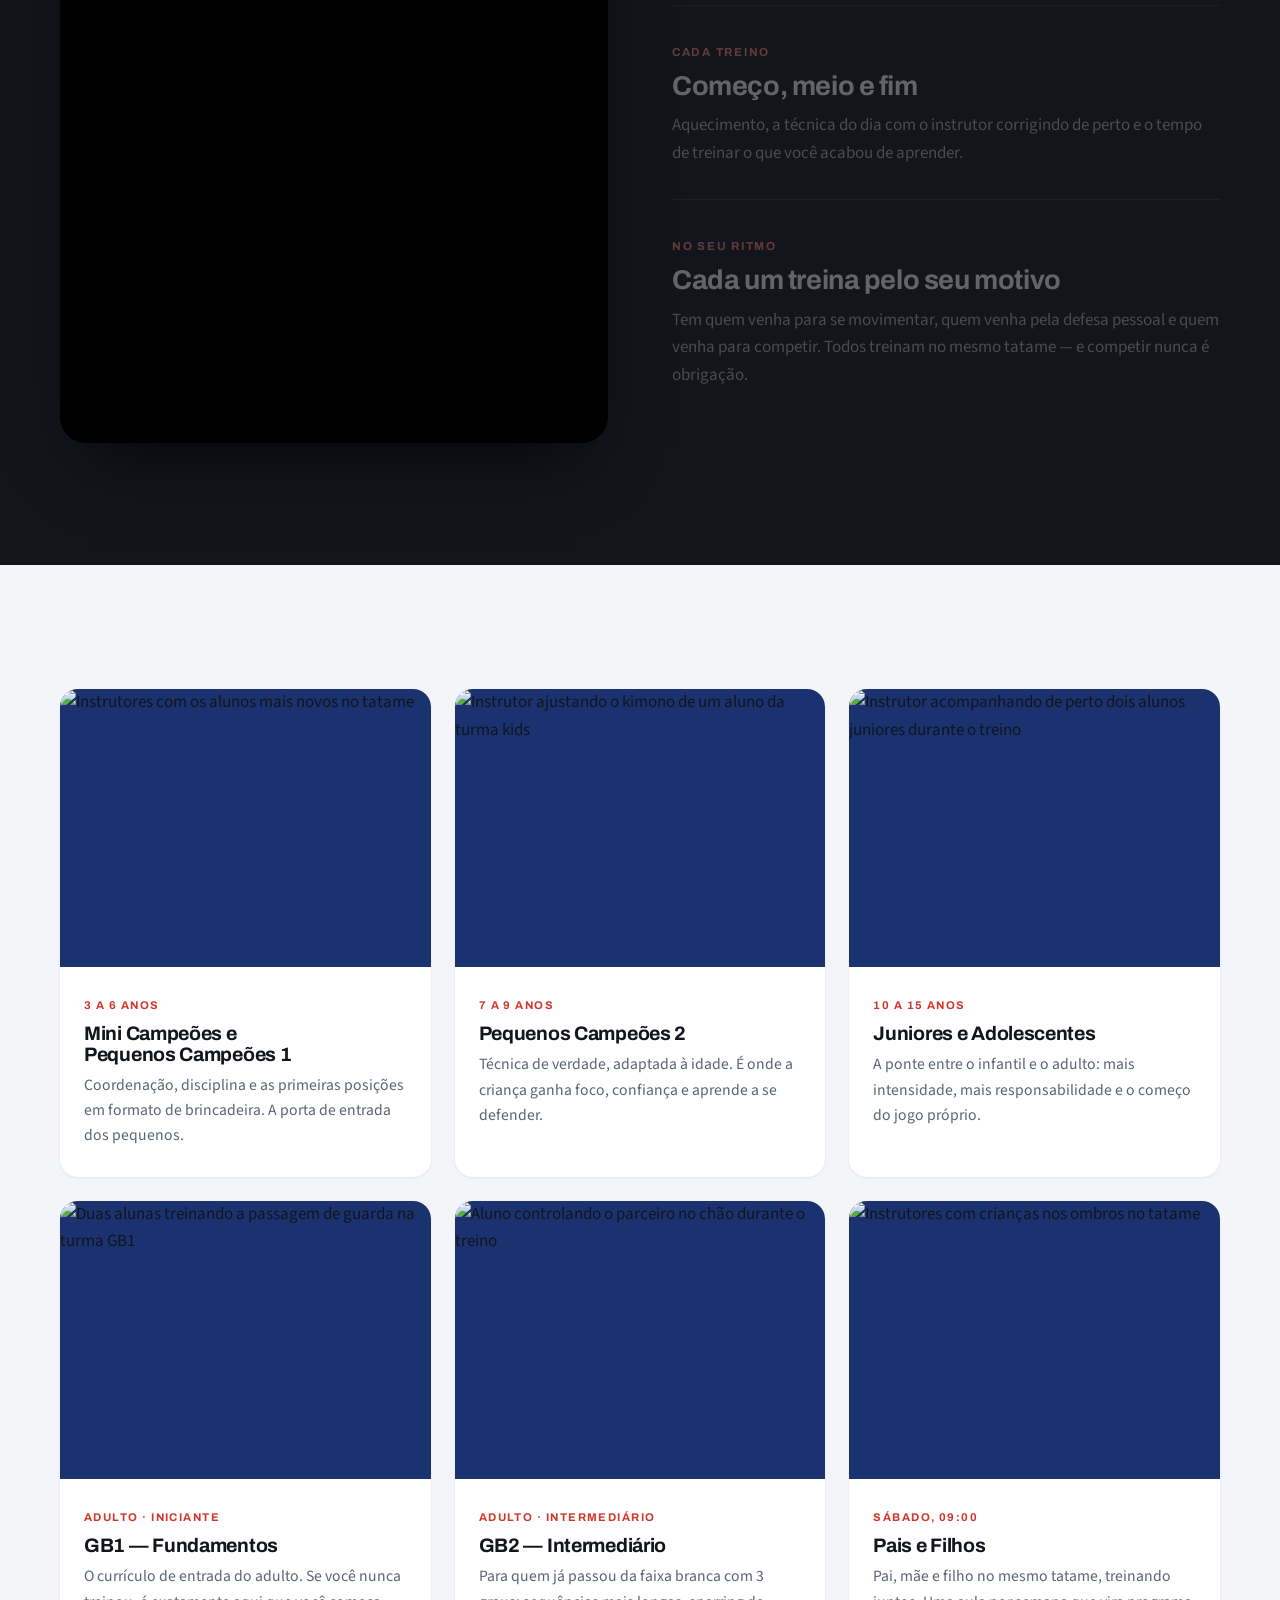
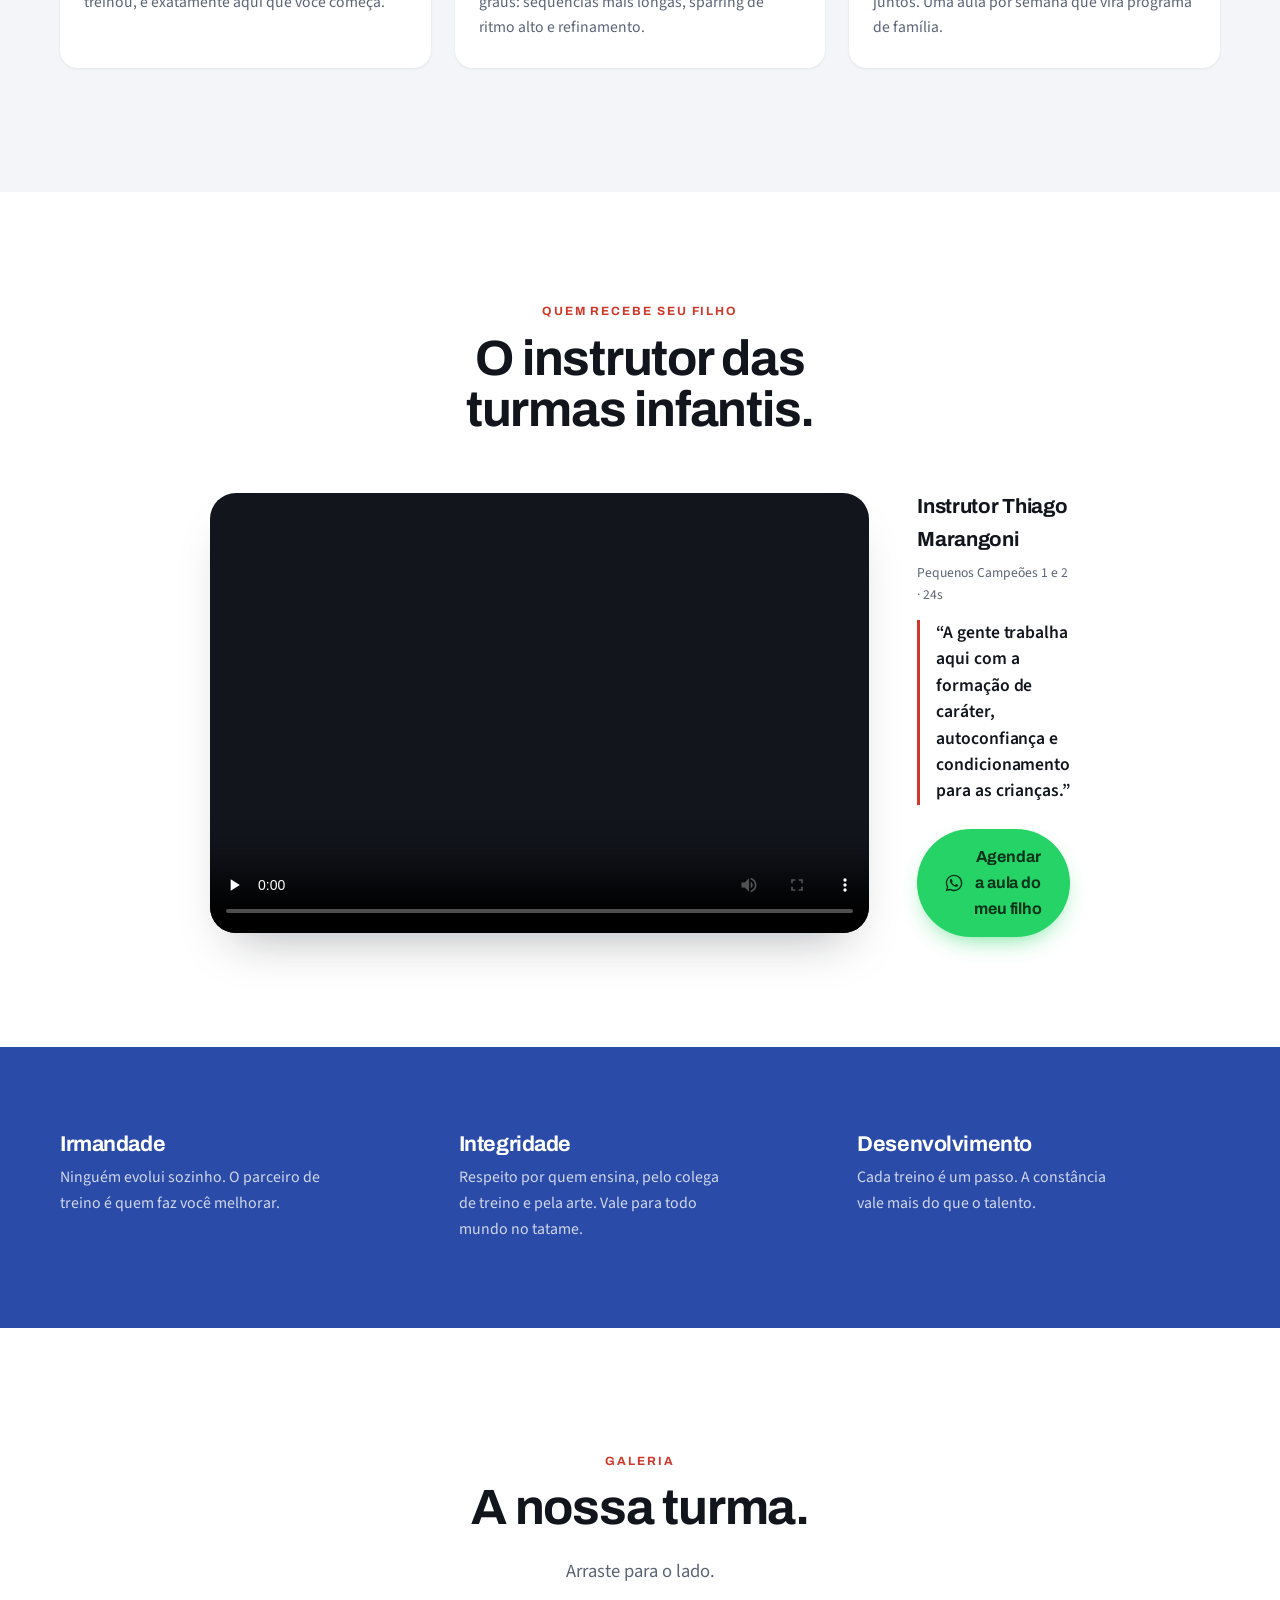
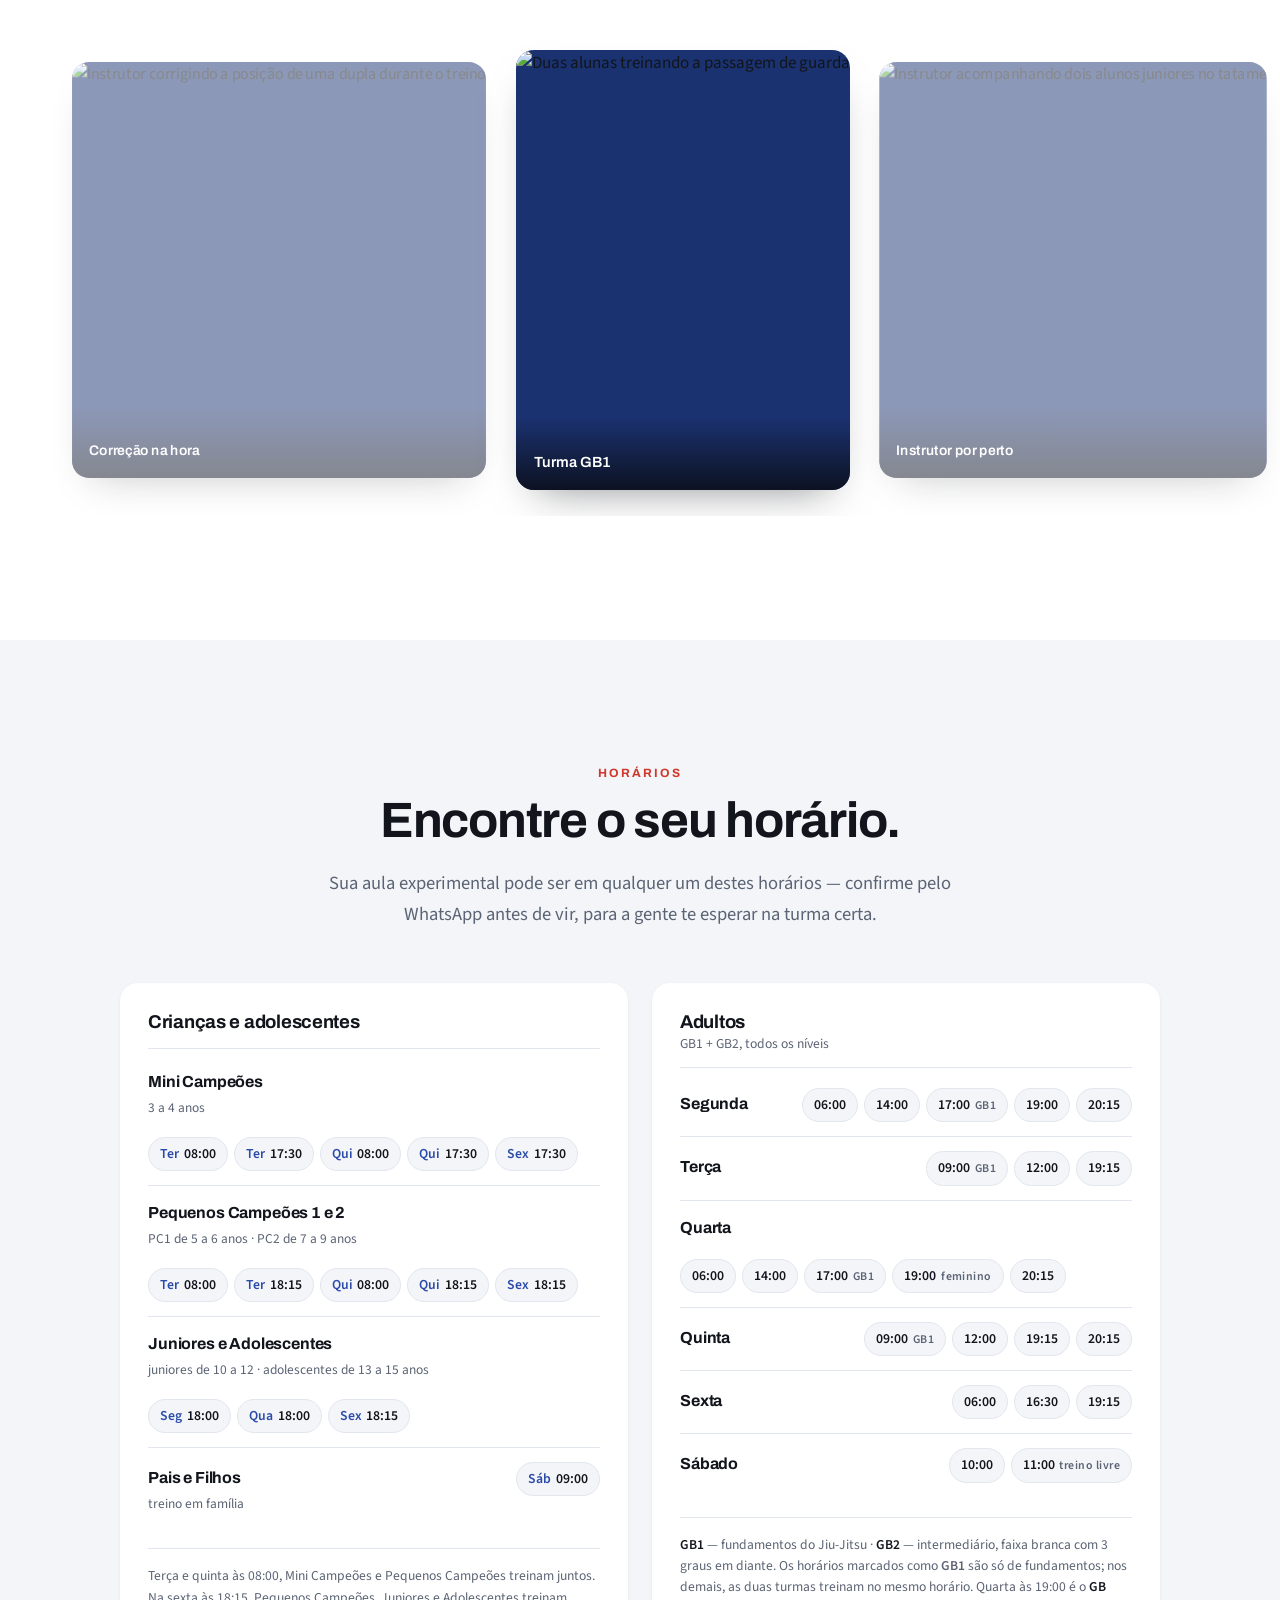
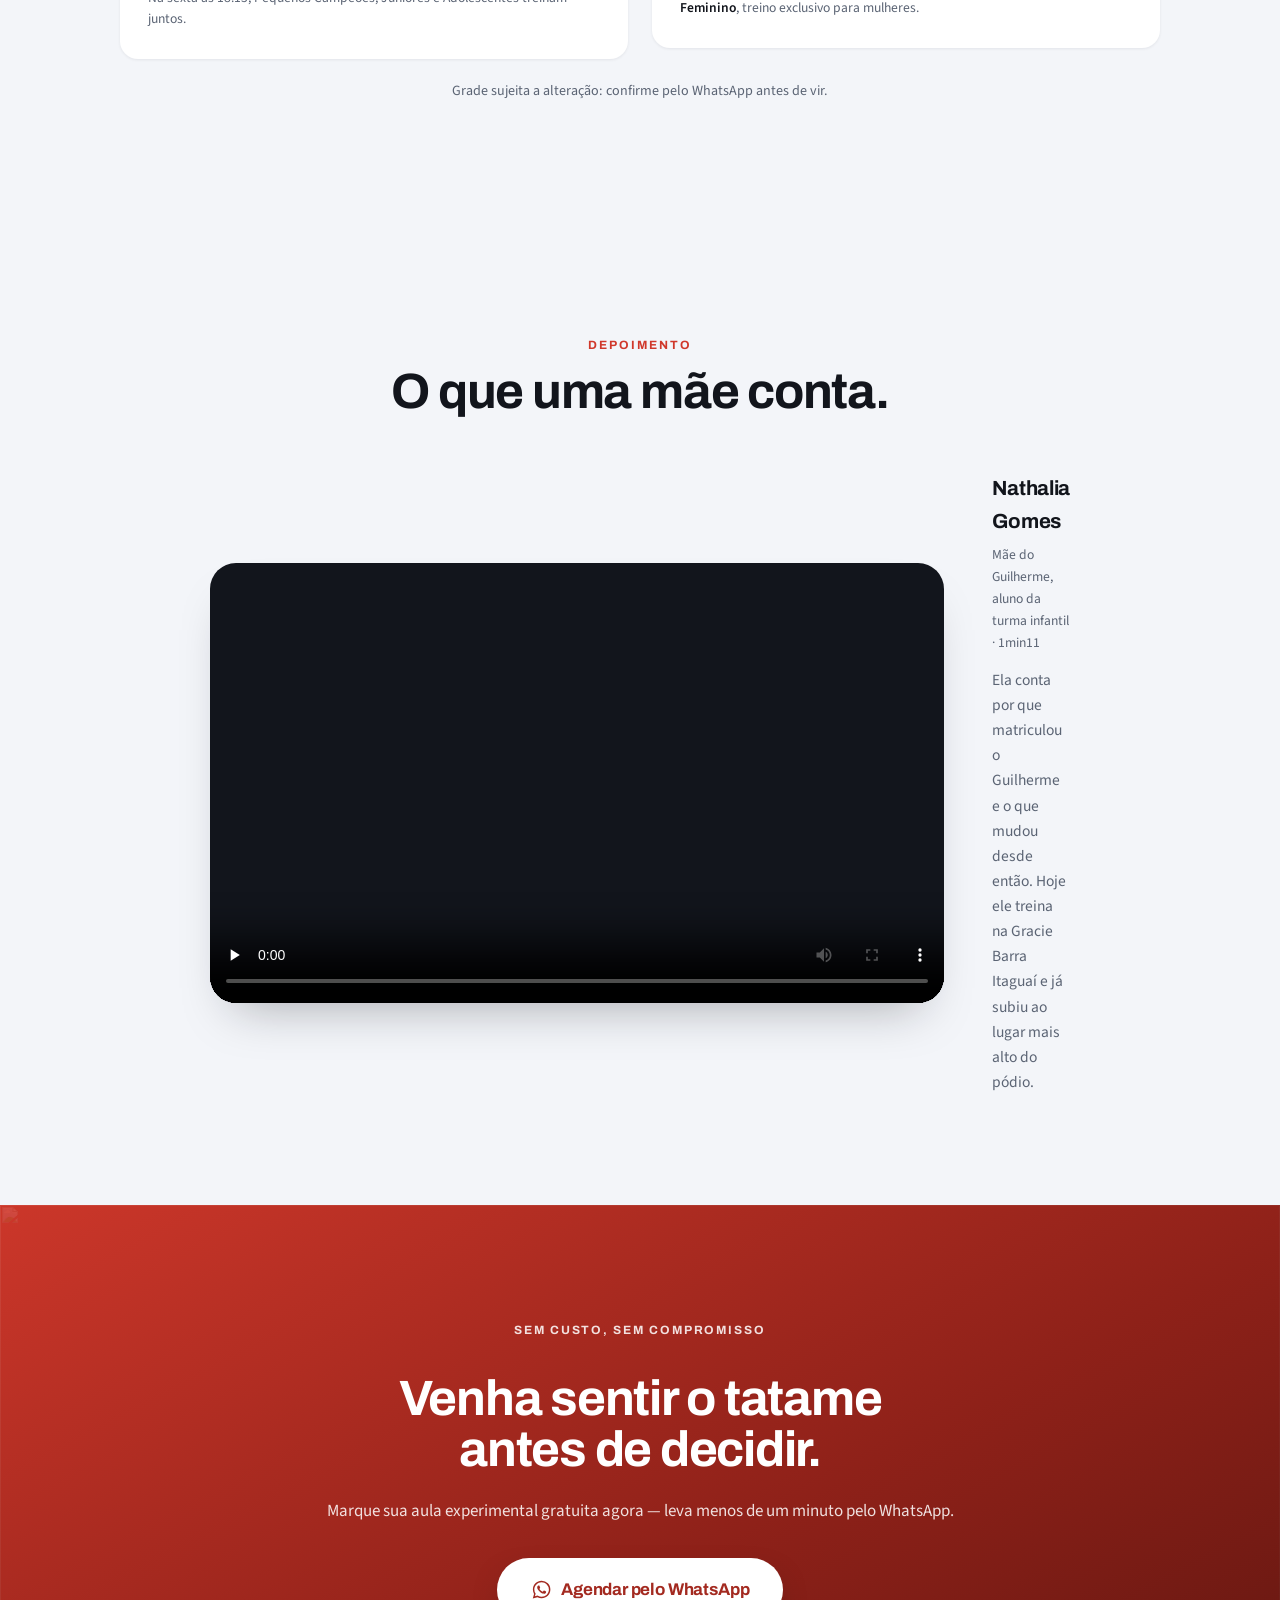
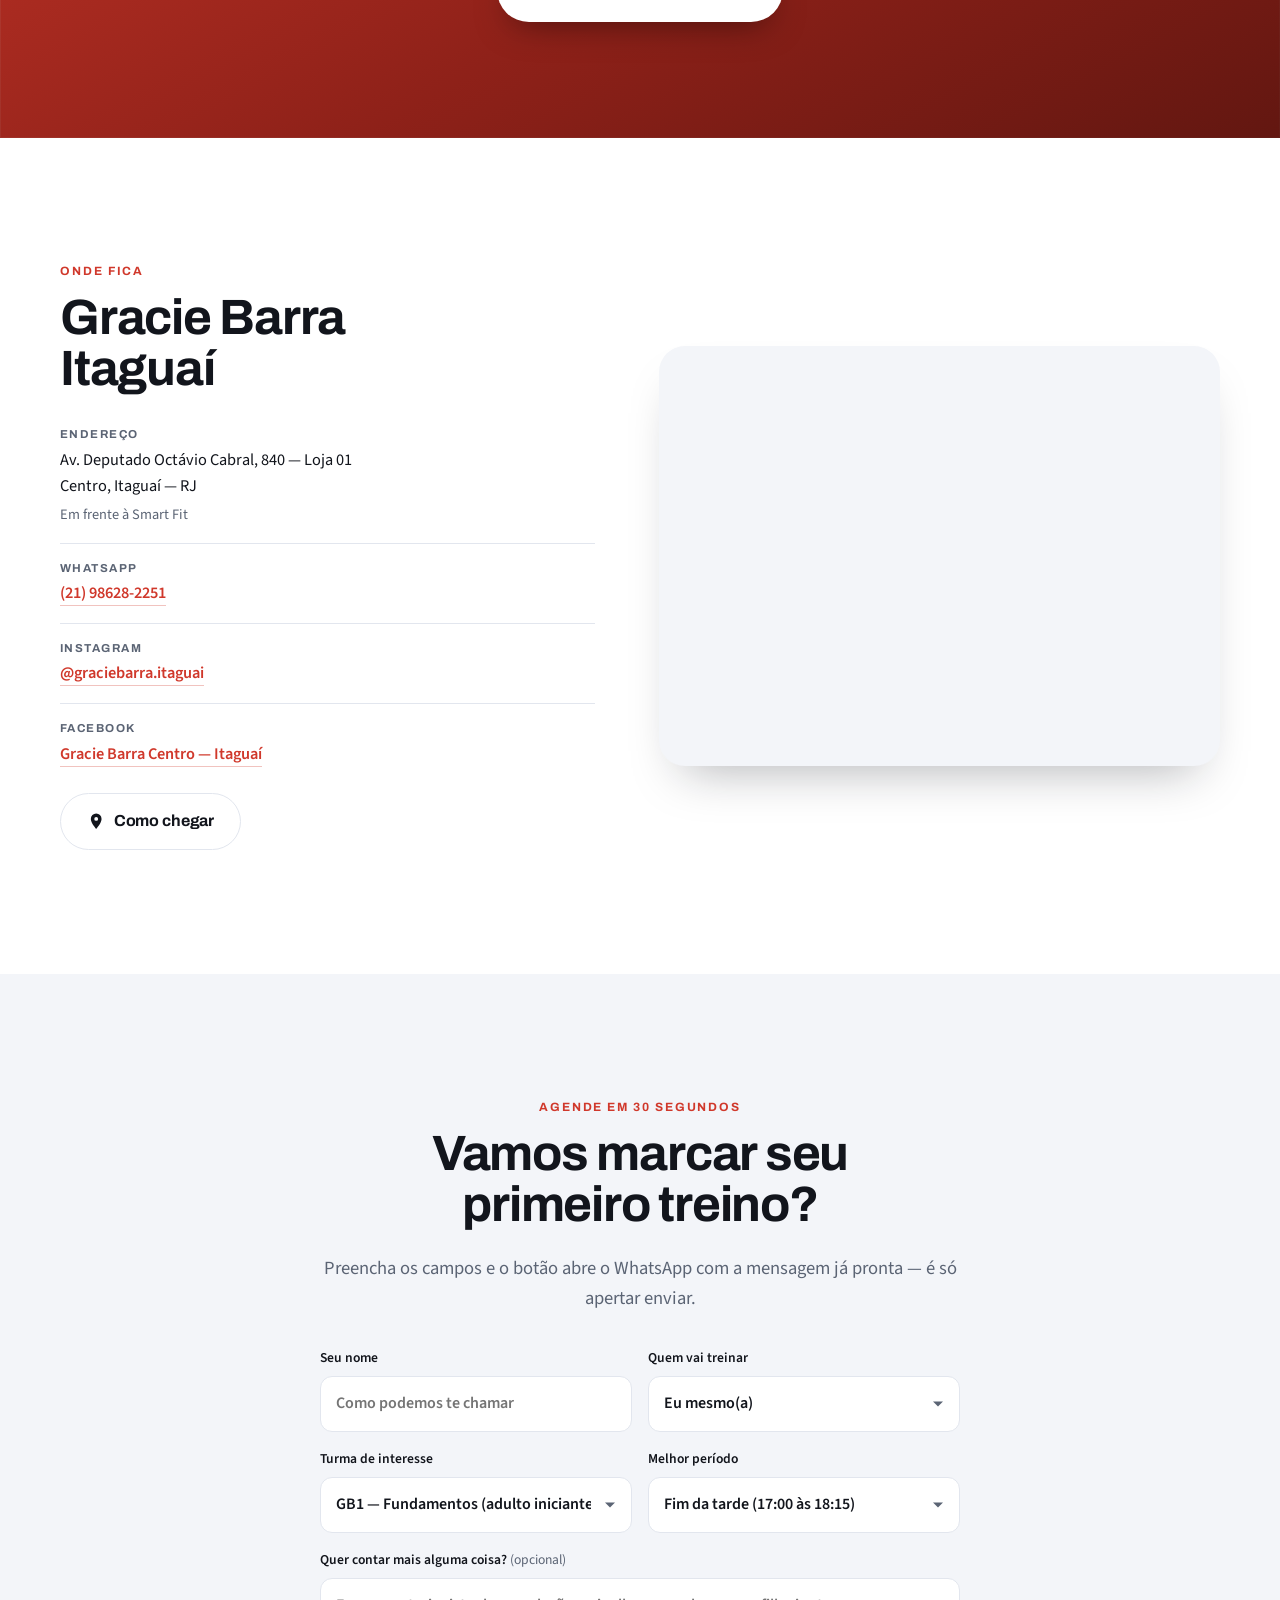
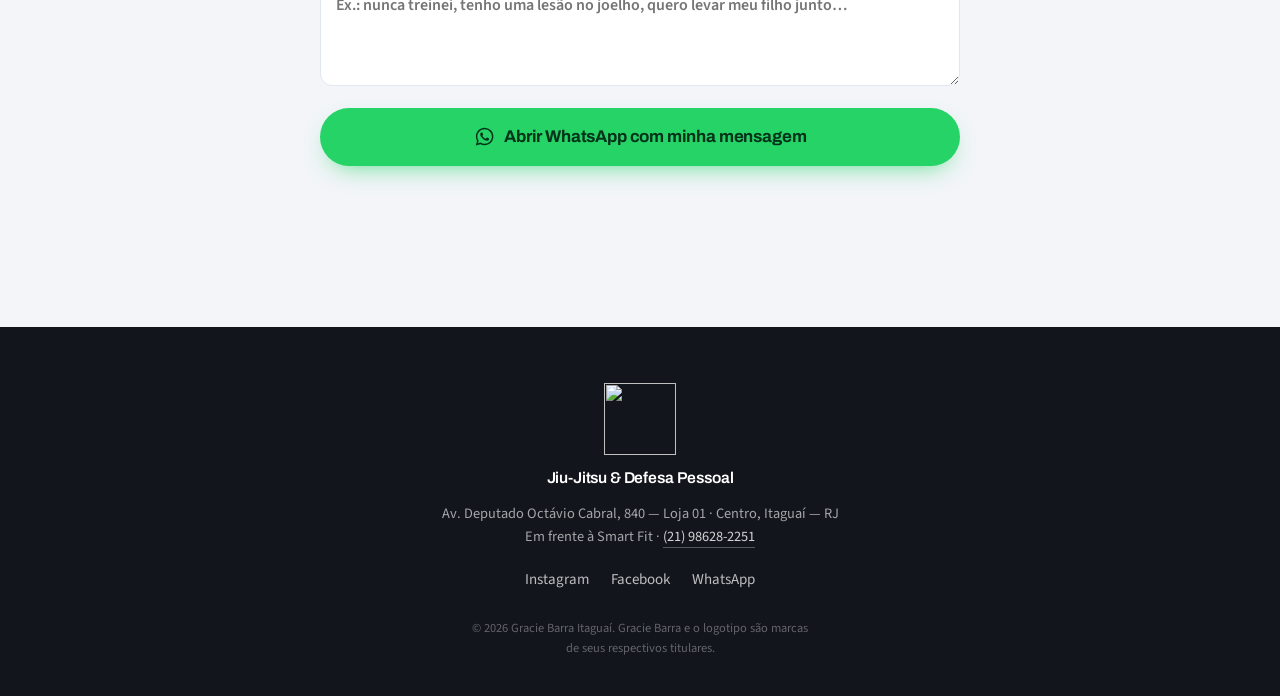
==== commit 3c599eed: "Atualiza a grade de horários para a nova tabela Adiciona a turma Mini Campeões (3 a 4 anos) e as aul" ====
--- a/index.html
+++ b/index.html
@@ -49,7 +49,6 @@
       <a href="#horarios">Horários</a>
       <a href="#galeria">Galeria</a>
       <a href="#local">Onde fica</a>
-      <a href="indicacoes.html">Indique e ganhe</a>
     </nav>
     <a class="btn btn--wa btn--sm nav__cta" href="https://wa.me/5521986282251?text=Ol%C3%A1!%20Quero%20agendar%20minha%20aula%20experimental%20gratuita%20na%20Gracie%20Barra%20Itagua%C3%AD." target="_blank" rel="noopener">
       <svg class="ico-wa" viewBox="0 0 24 24" aria-hidden="true"><path d="M12.04 2C6.58 2 2.13 6.45 2.13 11.91c0 1.75.46 3.45 1.32 4.95L2 22l5.25-1.38a9.9 9.9 0 0 0 4.79 1.22h.01c5.46 0 9.91-4.45 9.91-9.91 0-2.65-1.03-5.14-2.9-7.01A9.82 9.82 0 0 0 12.04 2Zm0 18.13h-.01a8.2 8.2 0 0 1-4.19-1.15l-.3-.18-3.12.82.83-3.04-.2-.31a8.19 8.19 0 0 1-1.26-4.36c0-4.54 3.7-8.24 8.25-8.24 2.2 0 4.27.86 5.83 2.42a8.19 8.19 0 0 1 2.41 5.83c0 4.54-3.7 8.21-8.24 8.21Zm4.52-6.16c-.25-.12-1.47-.72-1.69-.81-.23-.08-.39-.12-.56.13-.16.24-.64.8-.78.97-.15.16-.29.18-.53.06-.25-.12-1.05-.39-1.99-1.23-.74-.66-1.23-1.47-1.38-1.72-.14-.25-.01-.38.11-.5.11-.11.25-.29.37-.44.13-.15.17-.25.25-.41.08-.17.04-.31-.02-.43-.06-.12-.56-1.34-.76-1.84-.2-.48-.4-.42-.56-.43h-.47c-.17 0-.43.06-.66.31-.22.25-.86.85-.86 2.07 0 1.22.89 2.4 1.01 2.56.12.17 1.75 2.67 4.23 3.74.59.26 1.05.41 1.41.52.59.19 1.13.16 1.56.1.48-.07 1.47-.6 1.68-1.18.21-.58.21-1.08.14-1.18-.06-.11-.22-.17-.47-.29Z"/></svg>
@@ -67,7 +66,6 @@
     <a href="#horarios">Horários</a>
     <a href="#galeria">Galeria</a>
     <a href="#local">Onde fica</a>
-    <a href="indicacoes.html">Indique e ganhe</a>
     <a class="btn btn--wa" href="https://wa.me/5521986282251?text=Ol%C3%A1!%20Quero%20agendar%20minha%20aula%20experimental%20gratuita%20na%20Gracie%20Barra%20Itagua%C3%AD." target="_blank" rel="noopener">Agendar no WhatsApp</a>
   </div>
 </header>
@@ -169,7 +167,7 @@
         </p>
         <ul class="facts">
           <li><strong>3&nbsp;anos</strong><span>é a idade mínima para começar</span></li>
-          <li><strong>4 turmas</strong><span>infantis, separadas por faixa etária</span></li>
+          <li><strong>5 faixas etárias</strong><span>nas turmas de 3 a 15 anos</span></li>
           <li><strong>Defesa pessoal</strong><span>presente em todas as faixas</span></li>
         </ul>
       </div>
@@ -226,8 +224,8 @@
           <img src="assets/img/fotos/kids-pequenos@800.jpg" srcset="assets/img/fotos/kids-pequenos@400.jpg 400w, assets/img/fotos/kids-pequenos@800.jpg 800w" sizes="(max-width: 900px) 92vw, 32vw" alt="Instrutores com os alunos mais novos no tatame" loading="lazy" decoding="async">
         </div>
         <div class="prog__body">
-          <span class="prog__age">3 a 5 anos</span>
-          <h3>Pequenos Campeões 1</h3>
+          <span class="prog__age">3 a 6 anos</span>
+          <h3>Mini Campeões e Pequenos Campeões 1</h3>
           <p>Coordenação, disciplina e as primeiras posições em formato de brincadeira. A porta de entrada dos pequenos.</p>
         </div>
       </article>
@@ -236,7 +234,7 @@
           <img src="assets/img/fotos/professor-kid@800.jpg" srcset="assets/img/fotos/professor-kid@400.jpg 400w, assets/img/fotos/professor-kid@800.jpg 800w" sizes="(max-width: 900px) 92vw, 32vw" alt="Instrutor ajustando o kimono de um aluno da turma kids" loading="lazy" decoding="async">
         </div>
         <div class="prog__body">
-          <span class="prog__age">6 a 9 anos</span>
+          <span class="prog__age">7 a 9 anos</span>
           <h3>Pequenos Campeões 2</h3>
           <p>Técnica de verdade, adaptada à idade. É onde a criança ganha foco, confiança e aprende a se defender.</p>
         </div>
@@ -246,8 +244,8 @@
           <img src="assets/img/fotos/professor-observando@800.jpg" srcset="assets/img/fotos/professor-observando@400.jpg 400w, assets/img/fotos/professor-observando@800.jpg 800w" sizes="(max-width: 900px) 92vw, 32vw" alt="Instrutor acompanhando de perto dois alunos juniores durante o treino" loading="lazy" decoding="async">
         </div>
         <div class="prog__body">
-          <span class="prog__age">10 a 14 anos</span>
-          <h3>Juniores</h3>
+          <span class="prog__age">10 a 15 anos</span>
+          <h3>Juniores e Adolescentes</h3>
           <p>A ponte entre o infantil e o adulto: mais intensidade, mais responsabilidade e o começo do jogo próprio.</p>
         </div>
       </article>
@@ -421,30 +419,34 @@
         <ul class="turno">
           <li>
             <div class="turno__quem">
-              <strong>Pequenos Campeões 1</strong>
-              <span class="turno__idade">3 a 5 anos</span>
+              <strong>Mini Campeões</strong>
+              <span class="turno__idade">3 a 4 anos</span>
             </div>
             <ul class="horas">
+              <li><b>Ter</b> 08:00</li>
               <li><b>Ter</b> 17:30</li>
+              <li><b>Qui</b> 08:00</li>
               <li><b>Qui</b> 17:30</li>
               <li><b>Sex</b> 17:30</li>
             </ul>
           </li>
           <li>
             <div class="turno__quem">
-              <strong>Pequenos Campeões 2</strong>
-              <span class="turno__idade">6 a 9 anos</span>
+              <strong>Pequenos Campeões 1 e 2</strong>
+              <span class="turno__idade">PC1 de 5 a 6 anos · PC2 de 7 a 9 anos</span>
             </div>
             <ul class="horas">
+              <li><b>Ter</b> 08:00</li>
               <li><b>Ter</b> 18:15</li>
+              <li><b>Qui</b> 08:00</li>
               <li><b>Qui</b> 18:15</li>
               <li><b>Sex</b> 18:15</li>
             </ul>
           </li>
           <li>
             <div class="turno__quem">
-              <strong>Juniores</strong>
-              <span class="turno__idade">10 a 14 anos</span>
+              <strong>Juniores e Adolescentes</strong>
+              <span class="turno__idade">juniores de 10 a 12 · adolescentes de 13 a 15 anos</span>
             </div>
             <ul class="horas">
               <li><b>Seg</b> 18:00</li>
@@ -462,7 +464,10 @@
             </ul>
           </li>
         </ul>
-        <p class="grade__nota">Na sexta às 18:15, Pequenos Campeões 2 e Juniores treinam juntos.</p>
+        <p class="grade__nota">
+          Terça e quinta às 08:00, Mini Campeões e Pequenos Campeões treinam juntos.
+          Na sexta às 18:15, Pequenos Campeões, Juniores e Adolescentes treinam juntos.
+        </p>
       </div>
 
       <!-- adultos -->
@@ -484,7 +489,7 @@
           <li>
             <b>Quarta</b>
             <ul class="horas">
-              <li>06:00</li><li>14:00</li><li>17:00 <i>GB1</i></li><li>19:00</li>
+              <li>06:00</li><li>14:00</li><li>17:00 <i>GB1</i></li><li>19:00 <i>feminino</i></li><li>20:15</li>
             </ul>
           </li>
           <li>
@@ -509,7 +514,8 @@
         <p class="grade__nota">
           <strong>GB1</strong> — fundamentos do Jiu-Jitsu · <strong>GB2</strong> — intermediário,
           faixa branca com 3 graus em diante. Os horários marcados como <i>GB1</i> são só de fundamentos;
-          nos demais, as duas turmas treinam no mesmo horário.
+          nos demais, as duas turmas treinam no mesmo horário. Quarta às 19:00 é o
+          <strong>GB Feminino</strong>, treino exclusivo para mulheres.
         </p>
       </div>
     </div>
@@ -633,11 +639,13 @@
           <label>
             <span>Turma de interesse</span>
             <select name="turma" id="fTurma">
-              <option>Pequenos Campeões 1 (3 a 5 anos)</option>
-              <option>Pequenos Campeões 2 (6 a 9 anos)</option>
-              <option>Juniores (10 a 14 anos)</option>
+              <option>Mini Campeões (3 a 4 anos)</option>
+              <option>Pequenos Campeões 1 (5 a 6 anos)</option>
+              <option>Pequenos Campeões 2 (7 a 9 anos)</option>
+              <option>Juniores e Adolescentes (10 a 15 anos)</option>
               <option selected>GB1 — Fundamentos (adulto iniciante)</option>
               <option>GB2 — Intermediário</option>
+              <option>GB Feminino (quarta, 19:00)</option>
               <option>Pais e Filhos (sábado)</option>
               <option>Ainda não sei — quero orientação</option>
             </select>
@@ -645,7 +653,7 @@
           <label>
             <span>Melhor período</span>
             <select name="periodo" id="fPeriodo">
-              <option>Manhã (06:00 ou 09:00)</option>
+              <option>Manhã (06:00 às 09:00)</option>
               <option>Meio-dia (12:00)</option>
               <option>Tarde (14:00 ou 16:30)</option>
               <option selected>Fim da tarde (17:00 às 18:15)</option>
--- a/assets/css/styles.css
+++ b/assets/css/styles.css
@@ -682,6 +682,26 @@
 
 @media (max-width:600px){.form__row{grid-template-columns:1fr;}}
 
+#indicadosList{display:flex;flex-direction:column;gap:20px;}
+.indicado{display:flex;flex-direction:column;gap:8px;}
+.indicado__remover{
+  align-self:flex-end;
+  background:none;border:0;padding:0;
+  font:inherit;font-size:.85rem;font-weight:600;color:var(--red);
+  cursor:pointer;
+}
+.indicado__remover:hover{text-decoration:underline;}
+.indicado__add{
+  align-self:flex-start;
+  display:inline-flex;align-items:center;gap:.4em;
+  background:none;border:1.5px dashed var(--line);border-radius:999px;
+  padding:.7em 1.3em;
+  font:inherit;font-family:var(--display);font-size:.9rem;font-weight:700;color:var(--red);
+  cursor:pointer;transition:border-color .2s,background-color .2s;
+}
+.indicado__add:hover{border-color:var(--red);background:rgba(208,56,43,.05);}
+@media (max-width:600px){.indicado__add{align-self:stretch;justify-content:center;}}
+
 /* ---------- rodapé ---------- */
 .footer{
   background:var(--ink);color:rgba(255,255,255,.6);
@@ -765,6 +785,42 @@
 .prize p{margin:0;color:var(--muted);font-size:.96rem;}
 
 @media (max-width:820px){.prizes__grid{grid-template-columns:1fr;max-width:420px;}}
+
+/* meta bônus: kimono ao bater 40 matrículas, além do pódio */
+.prize-bonus{
+  max-width:1000px;margin:22px auto 0;
+  display:flex;align-items:center;gap:24px;flex-wrap:wrap;
+  background:var(--ink);color:#fff;border-radius:var(--r-md);
+  padding:26px 22px;
+}
+@media (min-width:520px){.prize-bonus{padding:28px 30px;}}
+.prize-bonus__text{flex:1;min-width:240px;}
+.prize-bonus__tag{
+  display:inline-block;margin-bottom:10px;
+  font-family:var(--display);font-size:.7rem;font-weight:700;
+  letter-spacing:.13em;text-transform:uppercase;color:#ff8577;
+}
+.prize-bonus h3{color:#fff;margin-bottom:.3em;font-size:1.28rem;}
+.prize-bonus p{margin:0;color:rgba(255,255,255,.72);max-width:58ch;font-size:.98rem;}
+.prize-bonus__list{
+  list-style:none;margin:0;padding:20px 0 0;border-top:1px solid rgba(255,255,255,.14);
+  flex:1 1 260px;min-width:0;width:100%;display:flex;flex-direction:column;gap:14px;
+}
+@media (min-width:680px){
+  .prize-bonus__list{flex-basis:320px;padding:0 0 0 28px;border-top:0;border-left:1px solid rgba(255,255,255,.14);}
+}
+.prize-bonus__list li{display:flex;align-items:center;gap:14px;min-width:0;font-size:.94rem;color:rgba(255,255,255,.75);}
+.prize-bonus__list strong{color:#fff;}
+.prize-bonus__img{
+  flex:none;width:56px;height:56px;border-radius:var(--r-sm);
+  object-fit:cover;background:#fff;
+}
+.prize-bonus__info{display:flex;align-items:center;gap:10px;min-width:0;flex-wrap:wrap;row-gap:2px;}
+.prize-bonus__n{
+  display:flex;align-items:center;justify-content:center;flex:none;
+  width:34px;height:34px;border-radius:999px;background:var(--red);color:#fff;
+  font-family:var(--display);font-weight:800;font-size:.86rem;
+}
 
 /* ranking */
 .ranking{padding:clamp(78px,10vw,124px) 22px;background:var(--paper);}
@@ -783,6 +839,12 @@
 .ranking__nome{flex:1;font-family:var(--display);font-weight:700;font-size:1.02rem;}
 .ranking__pontos{flex:none;font-size:.8rem;color:var(--muted);text-align:right;display:flex;flex-direction:column;gap:2px;}
 .ranking__pontos strong{font-family:var(--display);font-size:1.2rem;color:var(--ink);}
+.ranking__badge{
+  flex:none;display:inline-flex;align-items:center;gap:.4em;
+  padding:.4em .85em;border-radius:999px;background:var(--red);color:#fff;
+  font-family:var(--display);font-size:.72rem;font-weight:700;
+  letter-spacing:.04em;white-space:nowrap;
+}
 .ranking__vazio{padding:26px 6px;text-align:center;color:var(--muted);list-style:none;}
 .ranking__nota{margin:22px 0 0;text-align:center;font-size:.85rem;color:var(--muted);}
 
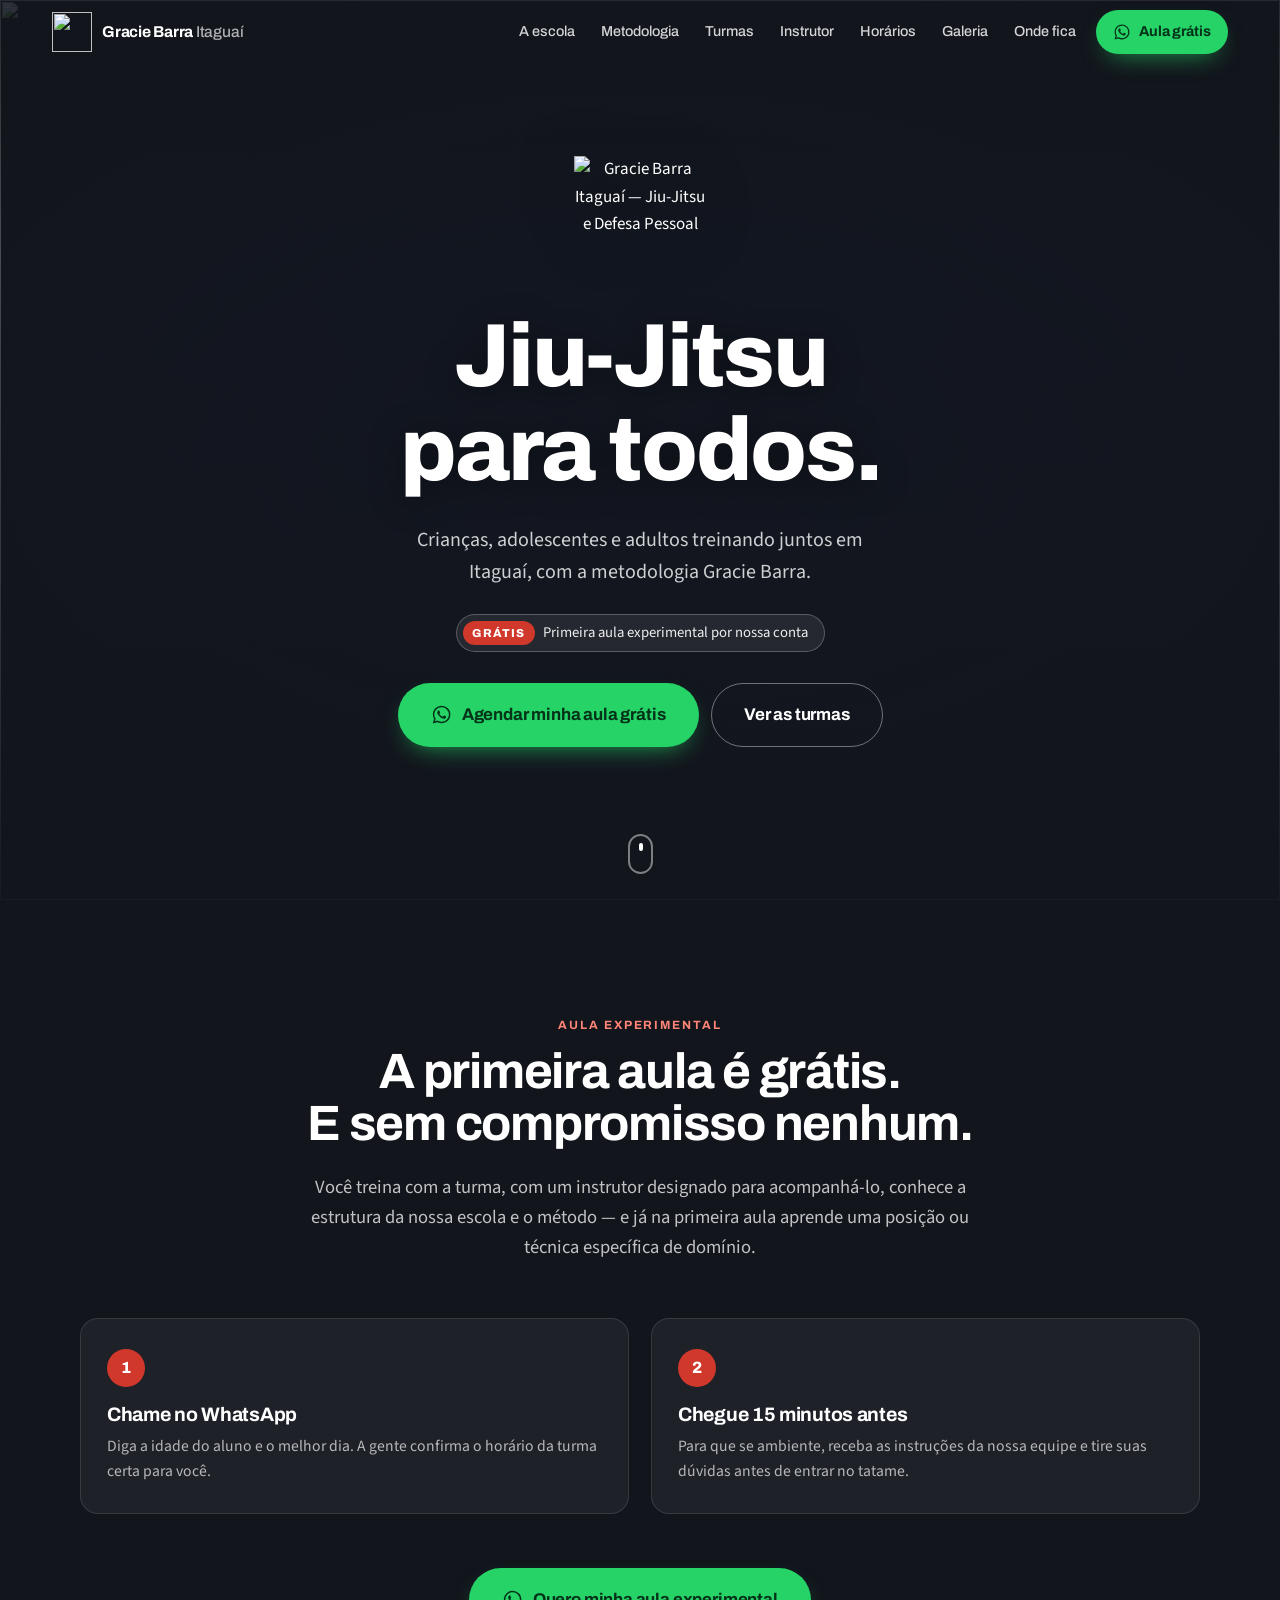
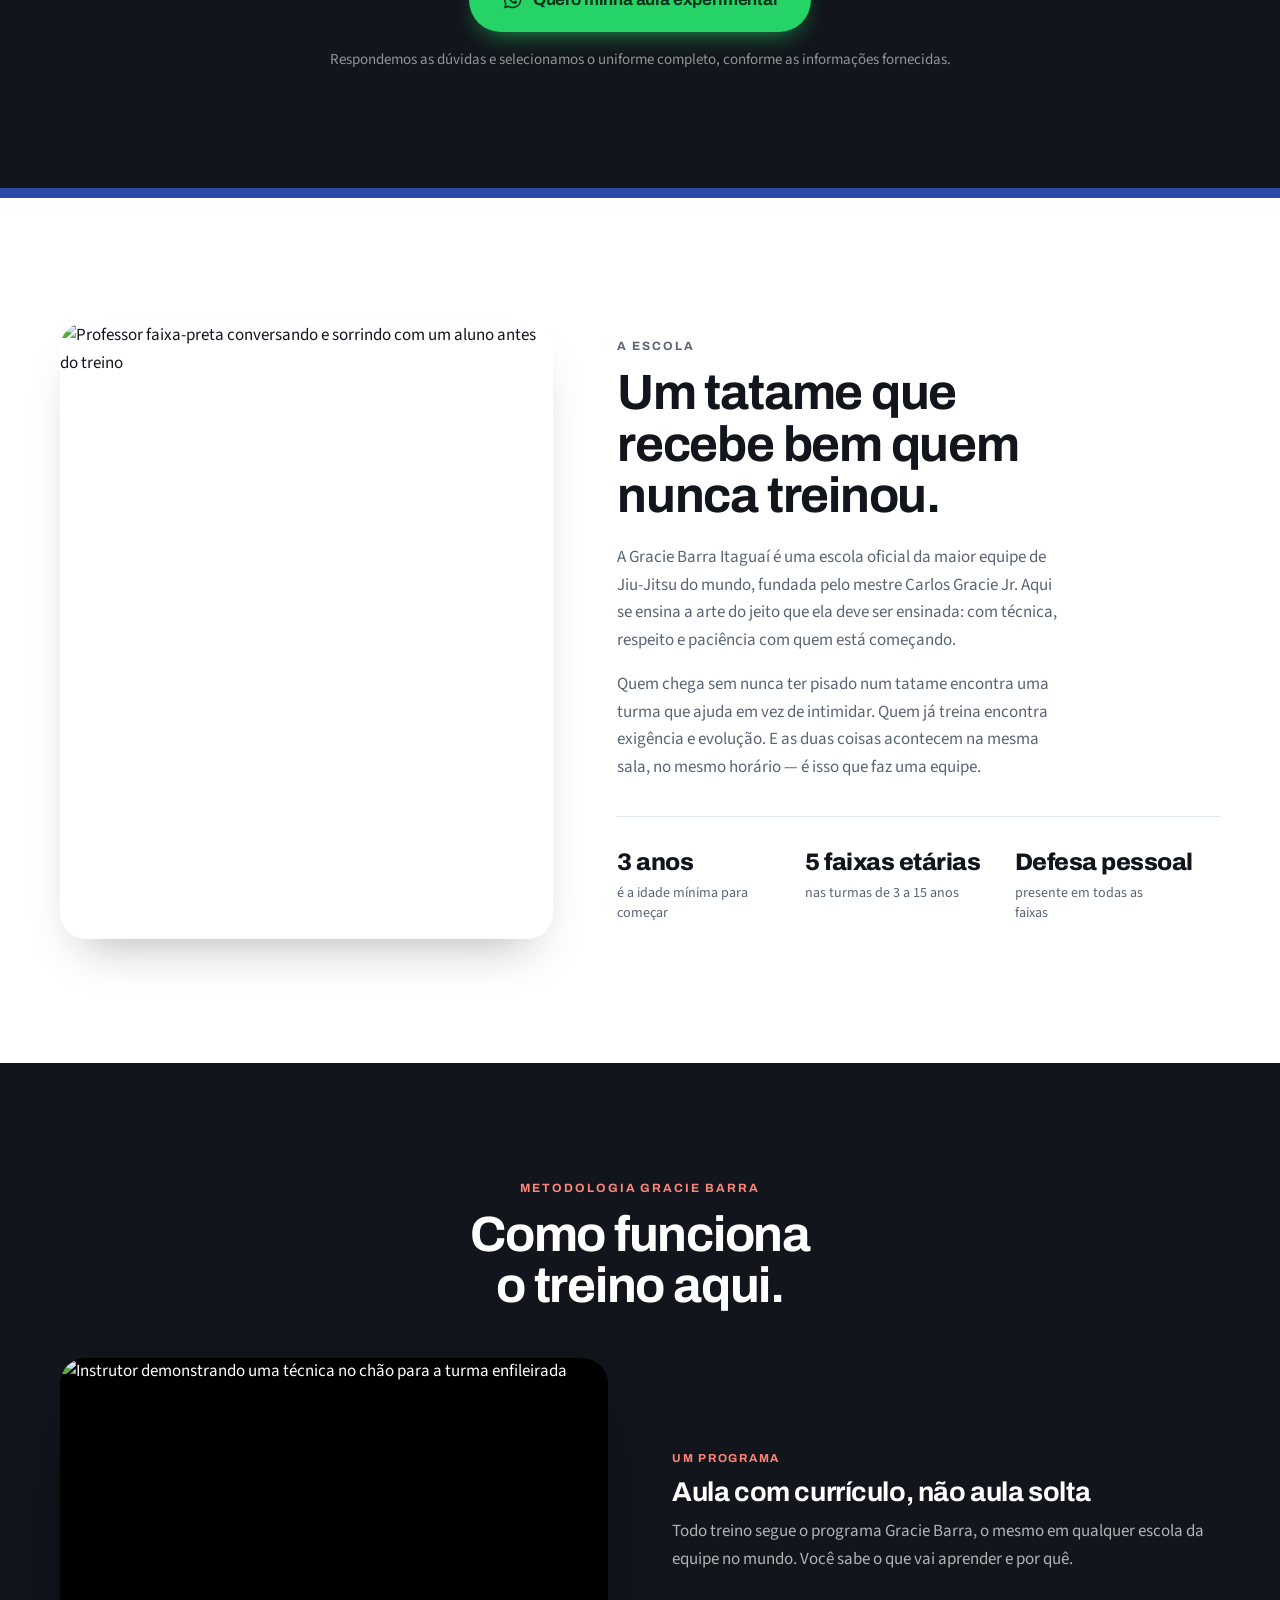
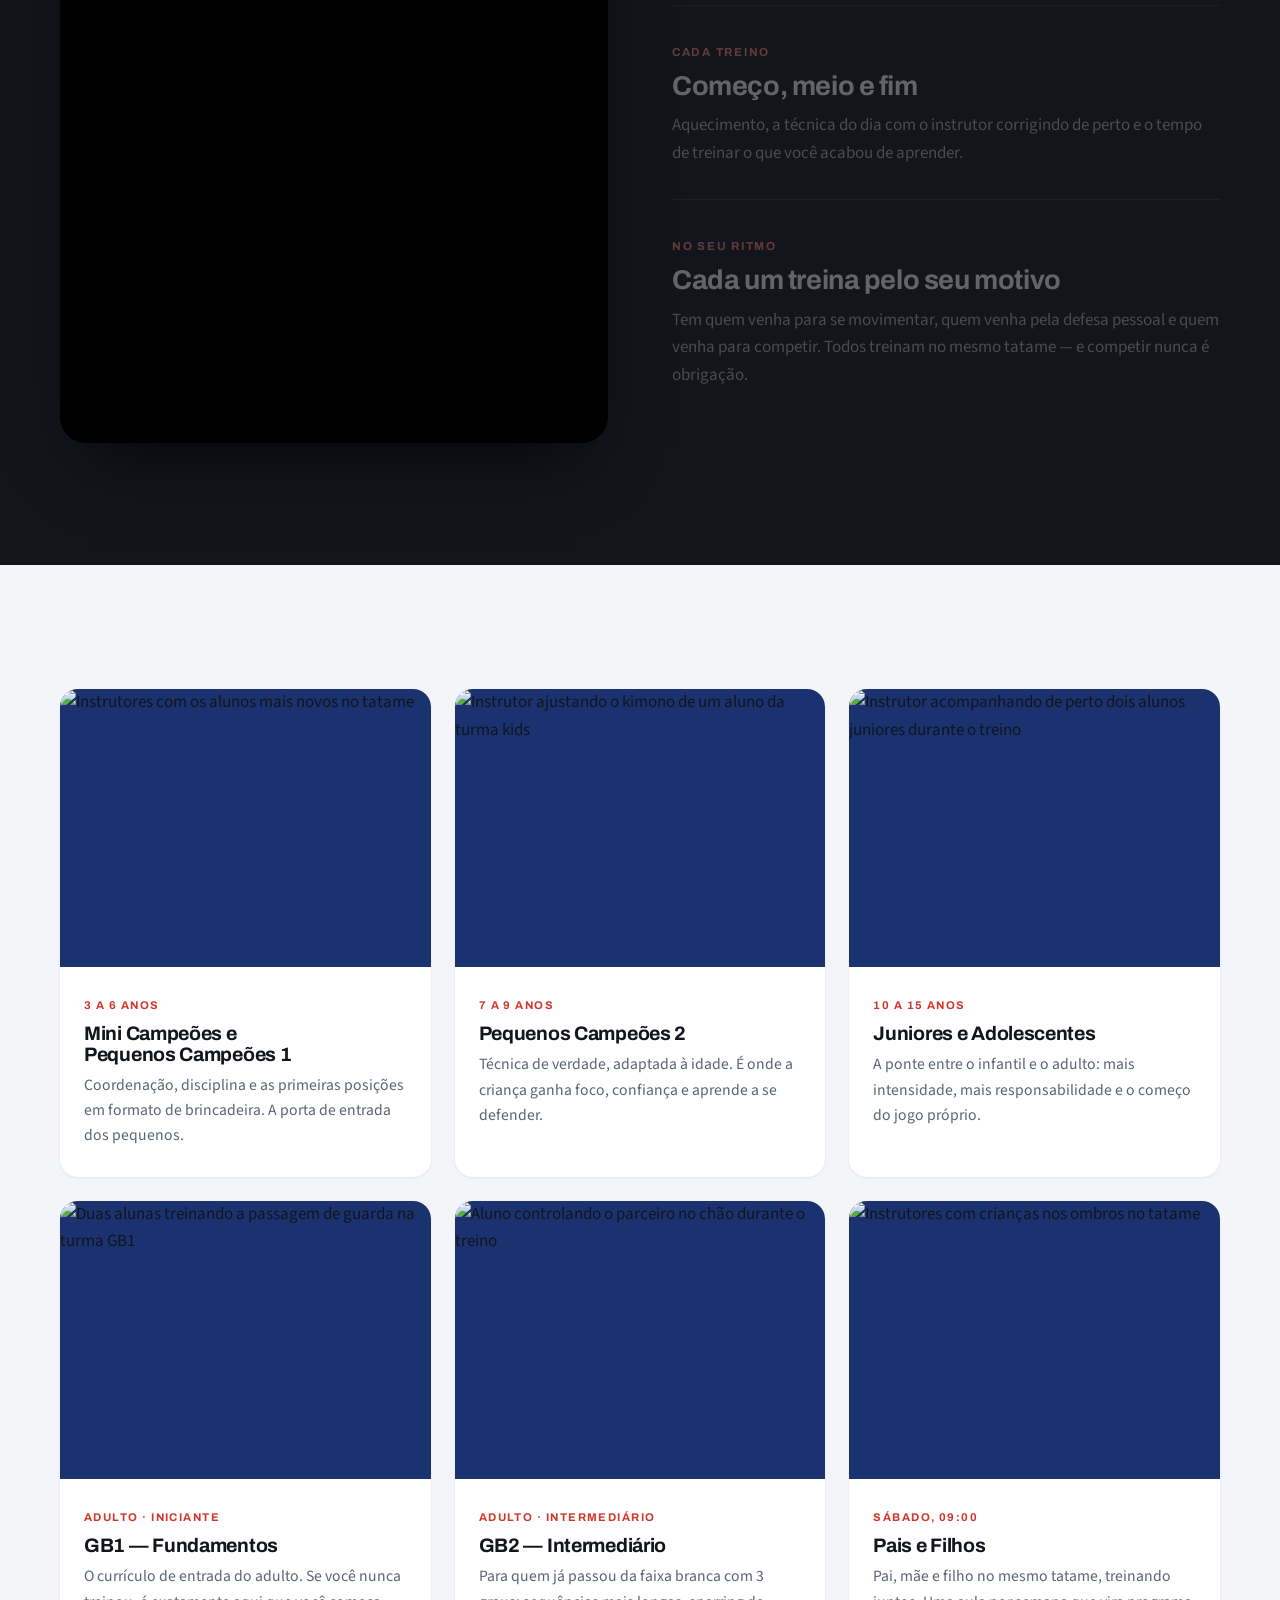
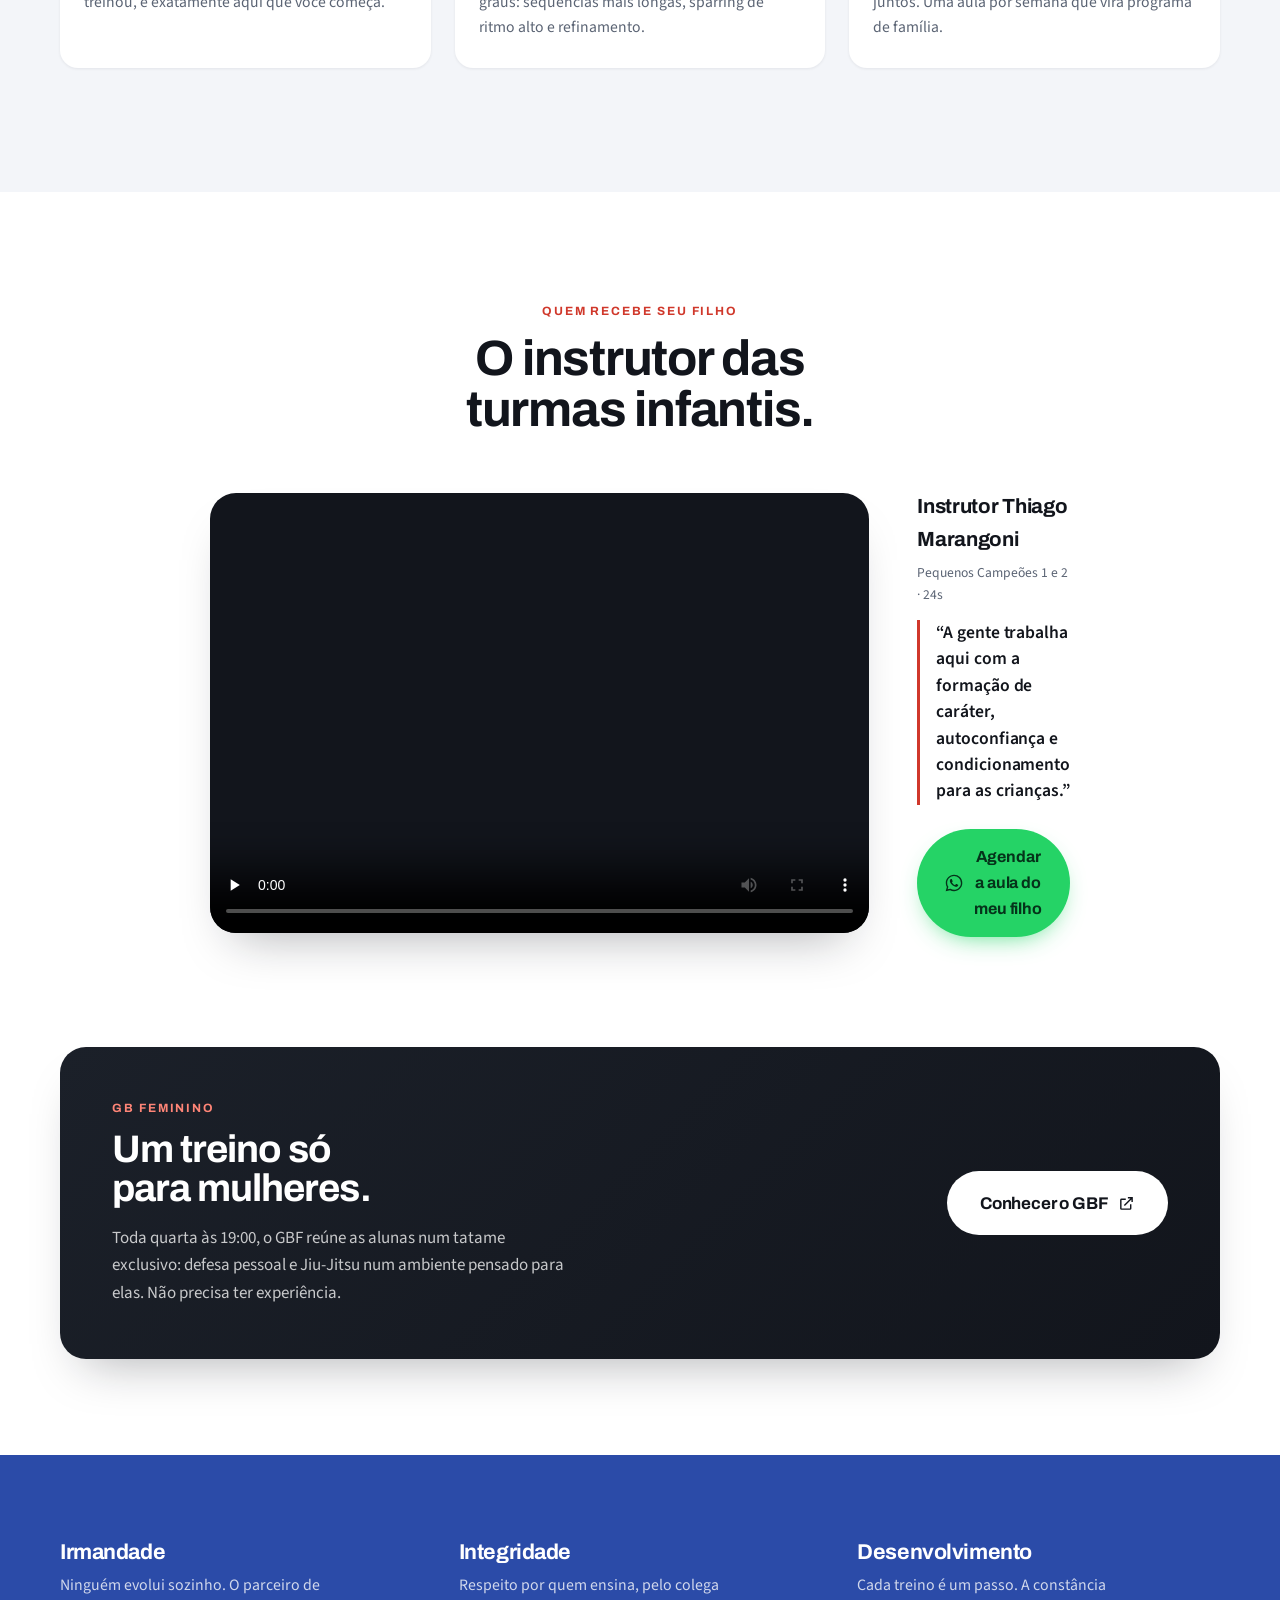
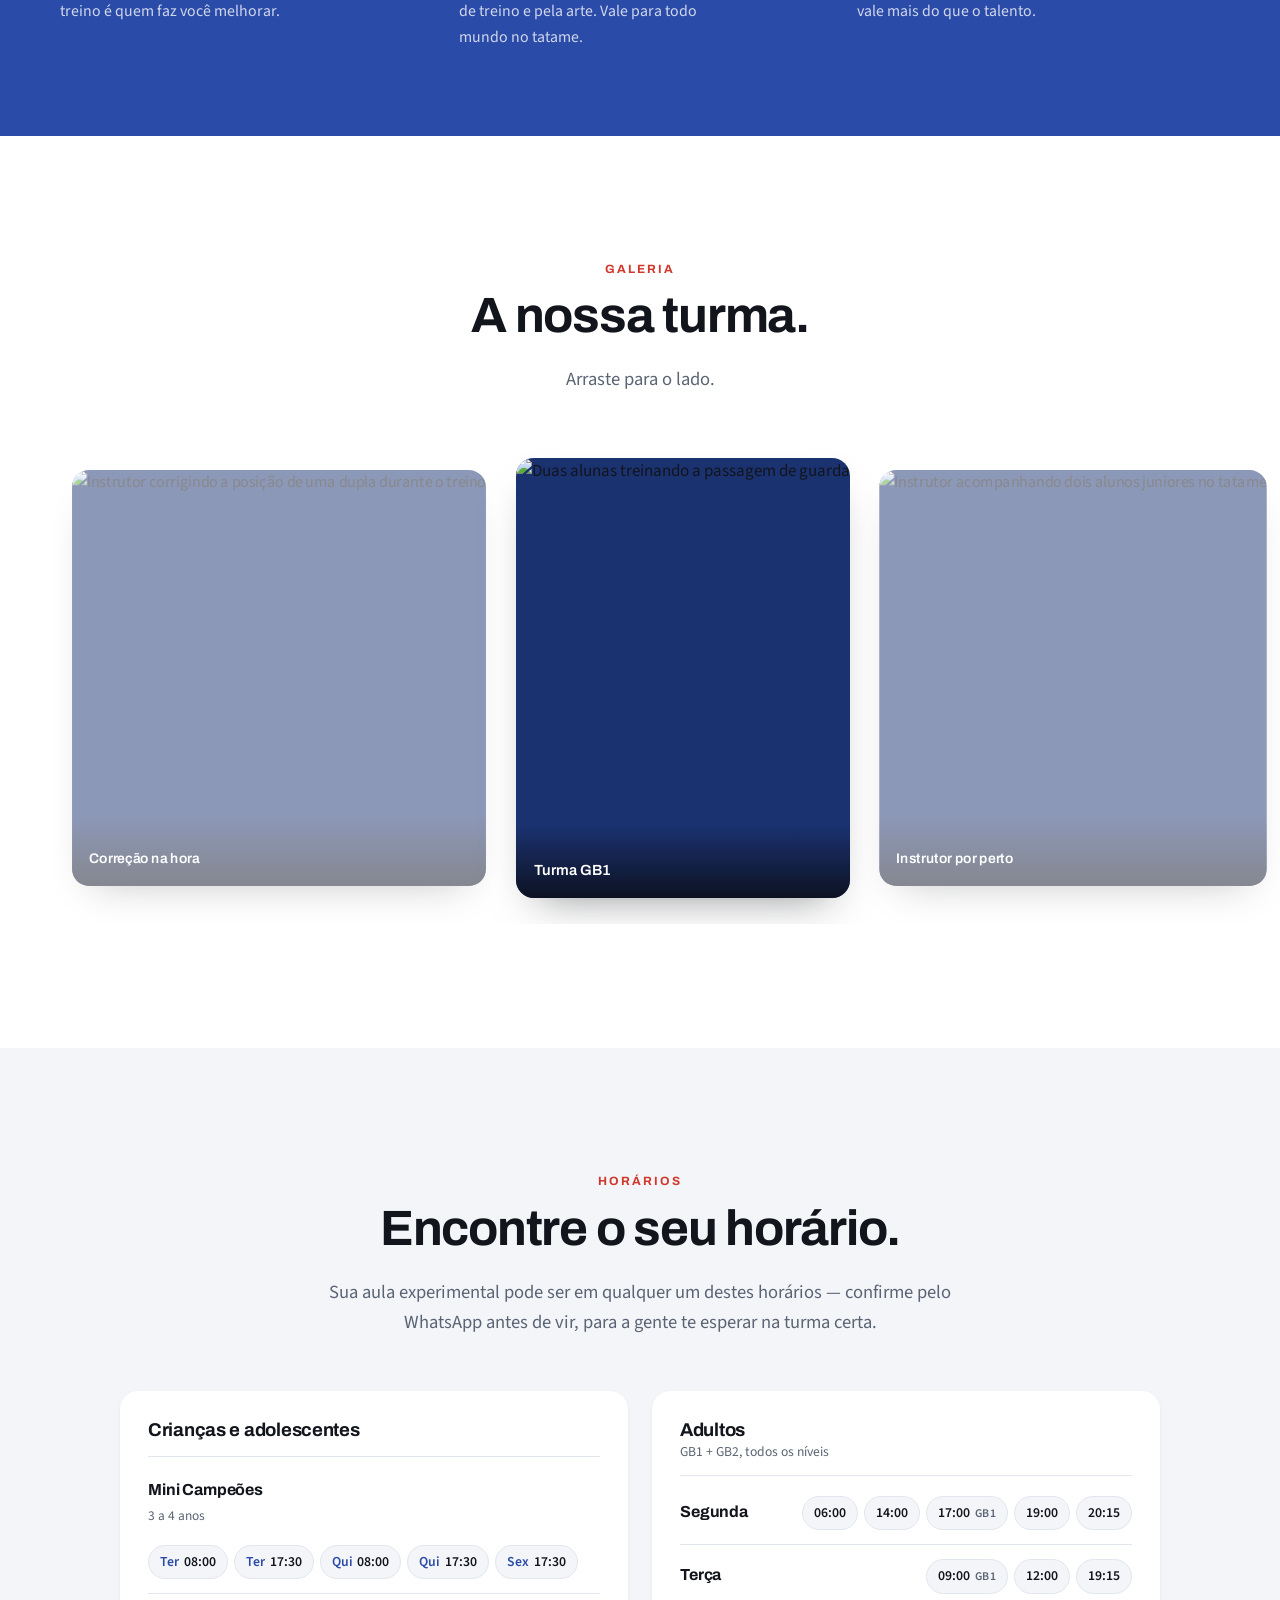
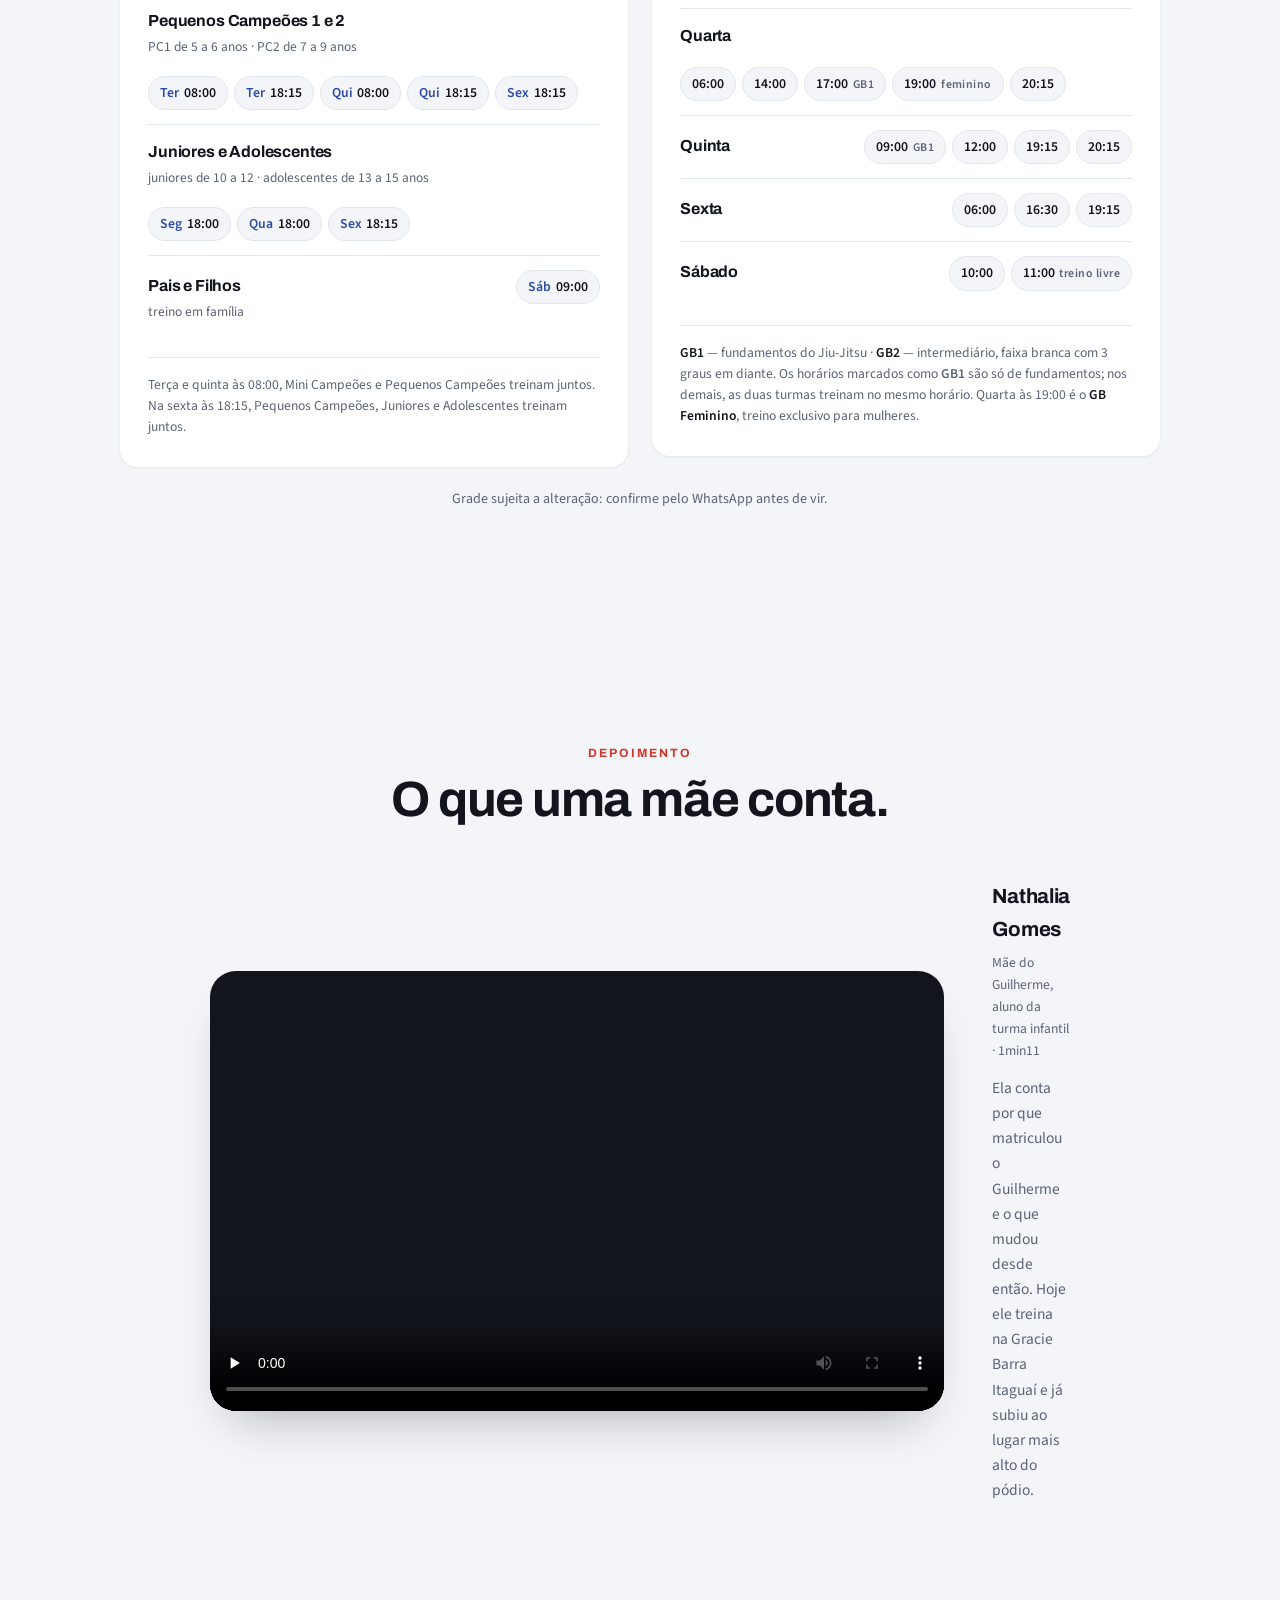
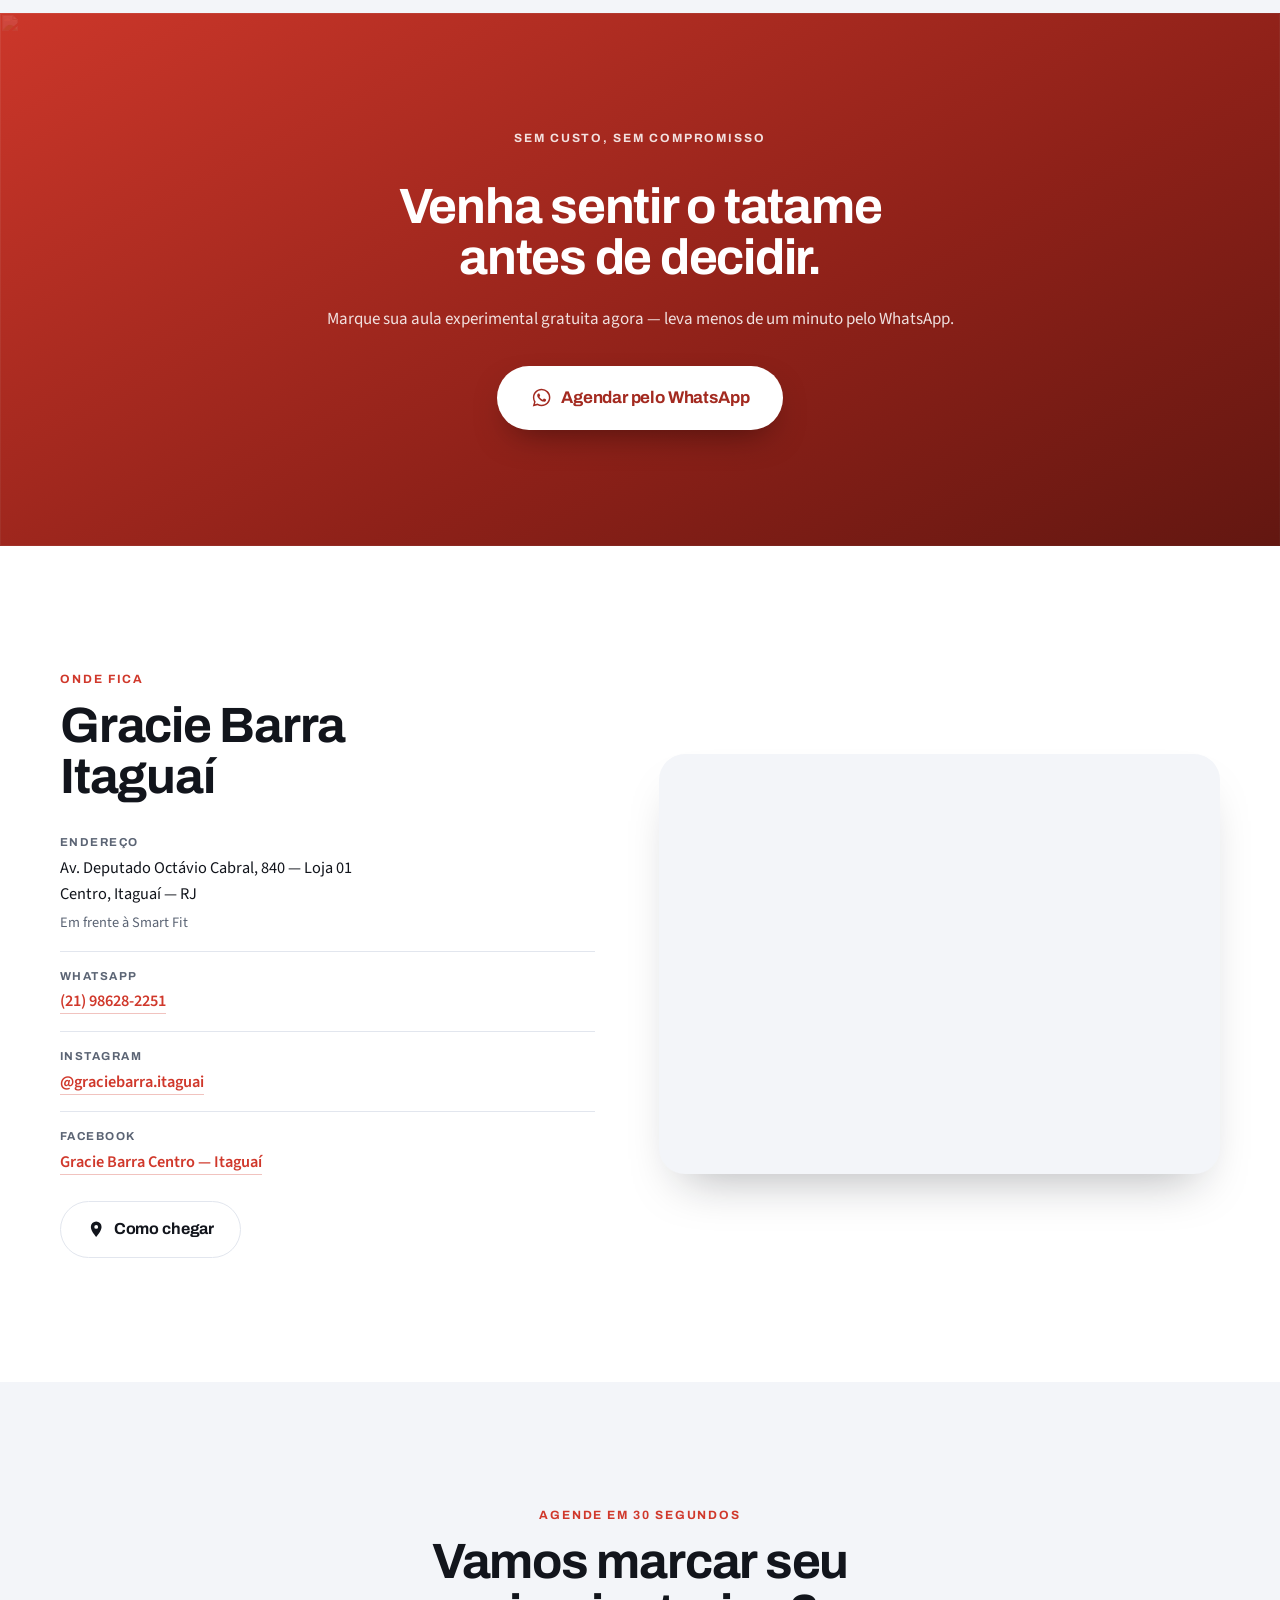
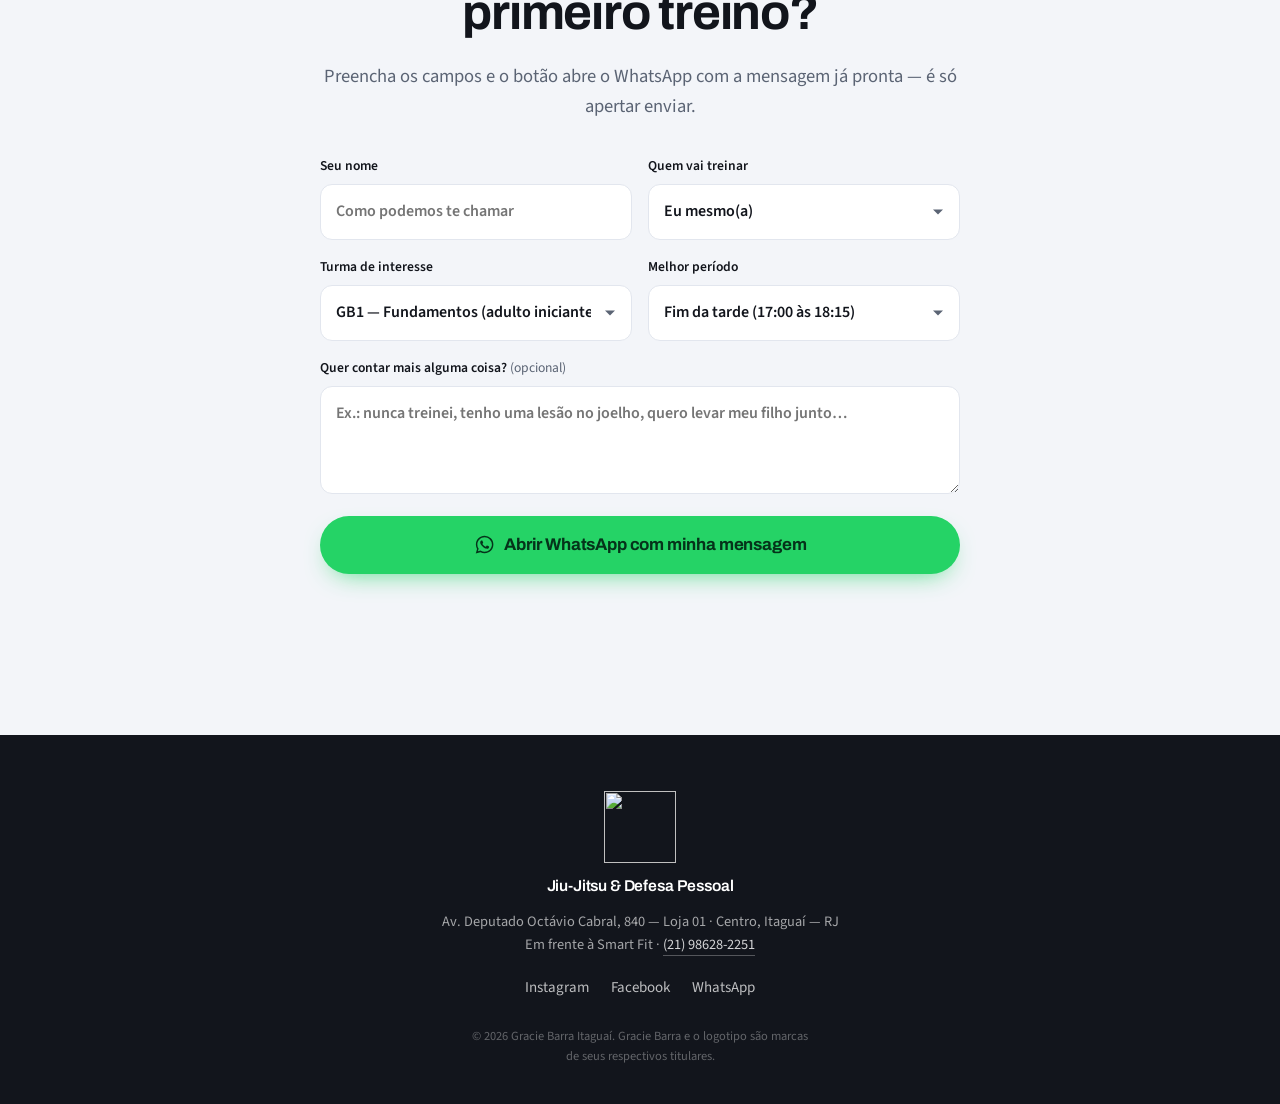
==== commit c53d9daa: "Adiciona bloco do GB Feminino com link para o site do GBF Co-Authored-By: Claude Opus 5.5 <noreply@a" ====
--- a/index.html
+++ b/index.html
@@ -311,6 +311,24 @@
     </div>
   </section>
 
+  <!-- ============ GB FEMININO ============ -->
+  <section class="gbf" id="gbf">
+    <div class="gbf__card reveal" data-reveal>
+      <div class="gbf__text">
+        <p class="eyebrow eyebrow--light">GB Feminino</p>
+        <h2>Um treino só para mulheres.</h2>
+        <p>
+          Toda quarta às 19:00, o GBF reúne as alunas num tatame exclusivo: defesa pessoal
+          e Jiu-Jitsu num ambiente pensado para elas. Não precisa ter experiência.
+        </p>
+      </div>
+      <a class="btn btn--lg gbf__btn" href="https://defesapessoalgbf.netlify.app/gbf" target="_blank" rel="noopener">
+        Conhecer o GBF
+        <svg viewBox="0 0 24 24" aria-hidden="true"><path d="M14 3h7v7h-2V6.41l-9.29 9.3-1.42-1.42 9.3-9.29H14V3ZM5 5h6v2H5v12h12v-6h2v6a2 2 0 0 1-2 2H5a2 2 0 0 1-2-2V7a2 2 0 0 1 2-2Z"/></svg>
+      </a>
+    </div>
+  </section>
+
   <!-- ============ VALORES (banda do tatame) ============ -->
   <section class="values">
     <div class="values__inner">
--- a/assets/css/styles.css
+++ b/assets/css/styles.css
@@ -320,6 +320,22 @@
   .step h3{margin-bottom:.3em;align-self:center;}
 }
 
+/* ---------- GB feminino ---------- */
+.gbf{padding:0 22px clamp(64px,8vw,96px);background:var(--paper);}
+.gbf__card{
+  max-width:1160px;margin:0 auto;
+  display:flex;align-items:center;justify-content:space-between;gap:28px 48px;flex-wrap:wrap;
+  padding:clamp(30px,4.5vw,52px);border-radius:var(--r-lg);
+  background:linear-gradient(135deg,var(--ink-soft) 0%,var(--ink) 100%);color:#fff;
+  box-shadow:var(--shadow-lift);
+}
+.gbf__text{flex:1 1 380px;max-width:58ch;}
+.gbf__text h2{color:#fff;font-size:clamp(1.7rem,3.4vw,2.4rem);margin-bottom:.4em;}
+.gbf__text p:last-child{margin:0;color:rgba(255,255,255,.76);}
+.gbf__btn{background:#fff;color:var(--ink);flex:none;}
+.gbf__btn:hover{background:var(--red);color:#fff;}
+.gbf__btn svg{width:1em;height:1em;fill:currentColor;}
+
 /* ---------- sobre ---------- */
 .about{padding:clamp(78px,10vw,124px) 22px;background:var(--paper);}
 .about__grid{
@@ -682,26 +698,6 @@
 
 @media (max-width:600px){.form__row{grid-template-columns:1fr;}}
 
-#indicadosList{display:flex;flex-direction:column;gap:20px;}
-.indicado{display:flex;flex-direction:column;gap:8px;}
-.indicado__remover{
-  align-self:flex-end;
-  background:none;border:0;padding:0;
-  font:inherit;font-size:.85rem;font-weight:600;color:var(--red);
-  cursor:pointer;
-}
-.indicado__remover:hover{text-decoration:underline;}
-.indicado__add{
-  align-self:flex-start;
-  display:inline-flex;align-items:center;gap:.4em;
-  background:none;border:1.5px dashed var(--line);border-radius:999px;
-  padding:.7em 1.3em;
-  font:inherit;font-family:var(--display);font-size:.9rem;font-weight:700;color:var(--red);
-  cursor:pointer;transition:border-color .2s,background-color .2s;
-}
-.indicado__add:hover{border-color:var(--red);background:rgba(208,56,43,.05);}
-@media (max-width:600px){.indicado__add{align-self:stretch;justify-content:center;}}
-
 /* ---------- rodapé ---------- */
 .footer{
   background:var(--ink);color:rgba(255,255,255,.6);
@@ -745,111 +741,3 @@
   .contact{padding-bottom:clamp(78px,10vw,124px);}
   .footer{padding-bottom:calc(38px + var(--safe-bottom));}
 }
-
-/* ---------- página: indique e ganhe ---------- */
-.nav__links a[aria-current],.nav__sheet a[aria-current]{font-weight:700;color:#fff;}
-
-.refhero{
-  position:relative;isolation:isolate;overflow:hidden;
-  padding:calc(var(--nav-h) + 74px) 22px 96px;text-align:center;color:#fff;
-  background:var(--ink);
-}
-.refhero__bg{position:absolute;inset:0;width:100%;height:100%;object-fit:cover;object-position:50% 30%;z-index:-2;opacity:.5;}
-.refhero__scrim{
-  position:absolute;inset:0;z-index:-1;
-  background:linear-gradient(180deg,rgba(18,21,28,.7) 0%,rgba(18,21,28,.88) 55%,rgba(18,21,28,.98) 100%);
-}
-.refhero__inner{max-width:720px;margin:0 auto;}
-.refhero h1{color:#fff;font-size:clamp(2.3rem,6vw,3.6rem);}
-.refhero .lead{max-width:52ch;margin:0 auto 1.8rem;}
-.refhero__actions{display:flex;gap:12px;justify-content:center;flex-wrap:wrap;}
-@media (max-width:620px){.refhero__actions .btn{width:100%;}}
-
-/* prêmios */
-.prizes{padding:clamp(78px,10vw,124px) 22px;background:var(--paper-2);}
-.prizes__grid{max-width:1000px;margin:0 auto;display:grid;grid-template-columns:repeat(3,1fr);gap:22px;}
-.prize{
-  background:var(--paper);border-radius:var(--r-md);padding:30px 24px;text-align:center;
-  box-shadow:0 1px 3px rgba(18,21,28,.07);
-}
-.prize--1{border:2px solid #e8b93f;}
-.prize__medal{
-  display:flex;align-items:center;justify-content:center;
-  width:52px;height:52px;margin:0 auto 16px;border-radius:999px;
-  font-family:var(--display);font-weight:800;font-size:1.3rem;color:#fff;
-}
-.prize--1 .prize__medal{background:#e8b93f;}
-.prize--2 .prize__medal{background:#9aa3b2;}
-.prize--3 .prize__medal{background:#c07a45;}
-.prize h3{margin-bottom:.35em;}
-.prize p{margin:0;color:var(--muted);font-size:.96rem;}
-
-@media (max-width:820px){.prizes__grid{grid-template-columns:1fr;max-width:420px;}}
-
-/* meta bônus: kimono ao bater 40 matrículas, além do pódio */
-.prize-bonus{
-  max-width:1000px;margin:22px auto 0;
-  display:flex;align-items:center;gap:24px;flex-wrap:wrap;
-  background:var(--ink);color:#fff;border-radius:var(--r-md);
-  padding:26px 22px;
-}
-@media (min-width:520px){.prize-bonus{padding:28px 30px;}}
-.prize-bonus__text{flex:1;min-width:240px;}
-.prize-bonus__tag{
-  display:inline-block;margin-bottom:10px;
-  font-family:var(--display);font-size:.7rem;font-weight:700;
-  letter-spacing:.13em;text-transform:uppercase;color:#ff8577;
-}
-.prize-bonus h3{color:#fff;margin-bottom:.3em;font-size:1.28rem;}
-.prize-bonus p{margin:0;color:rgba(255,255,255,.72);max-width:58ch;font-size:.98rem;}
-.prize-bonus__list{
-  list-style:none;margin:0;padding:20px 0 0;border-top:1px solid rgba(255,255,255,.14);
-  flex:1 1 260px;min-width:0;width:100%;display:flex;flex-direction:column;gap:14px;
-}
-@media (min-width:680px){
-  .prize-bonus__list{flex-basis:320px;padding:0 0 0 28px;border-top:0;border-left:1px solid rgba(255,255,255,.14);}
-}
-.prize-bonus__list li{display:flex;align-items:center;gap:14px;min-width:0;font-size:.94rem;color:rgba(255,255,255,.75);}
-.prize-bonus__list strong{color:#fff;}
-.prize-bonus__img{
-  flex:none;width:56px;height:56px;border-radius:var(--r-sm);
-  object-fit:cover;background:#fff;
-}
-.prize-bonus__info{display:flex;align-items:center;gap:10px;min-width:0;flex-wrap:wrap;row-gap:2px;}
-.prize-bonus__n{
-  display:flex;align-items:center;justify-content:center;flex:none;
-  width:34px;height:34px;border-radius:999px;background:var(--red);color:#fff;
-  font-family:var(--display);font-weight:800;font-size:.86rem;
-}
-
-/* ranking */
-.ranking{padding:clamp(78px,10vw,124px) 22px;background:var(--paper);}
-.ranking__inner{max-width:720px;margin:0 auto;}
-.ranking__list{list-style:none;margin:0;padding:0;display:flex;flex-direction:column;}
-.ranking__item{display:flex;align-items:center;gap:16px;padding:16px 6px;border-top:1px solid var(--line);}
-.ranking__item:first-child{border-top:0;}
-.ranking__pos{
-  flex:none;display:flex;align-items:center;justify-content:center;
-  width:34px;height:34px;border-radius:999px;background:var(--paper-2);
-  font-family:var(--display);font-weight:800;font-size:.95rem;color:var(--muted);
-}
-.ranking__item:nth-child(1) .ranking__pos{background:#e8b93f;color:#3a2c05;}
-.ranking__item:nth-child(2) .ranking__pos{background:#c9cfda;color:#2b3140;}
-.ranking__item:nth-child(3) .ranking__pos{background:#dba178;color:#3a2205;}
-.ranking__nome{flex:1;font-family:var(--display);font-weight:700;font-size:1.02rem;}
-.ranking__pontos{flex:none;font-size:.8rem;color:var(--muted);text-align:right;display:flex;flex-direction:column;gap:2px;}
-.ranking__pontos strong{font-family:var(--display);font-size:1.2rem;color:var(--ink);}
-.ranking__badge{
-  flex:none;display:inline-flex;align-items:center;gap:.4em;
-  padding:.4em .85em;border-radius:999px;background:var(--red);color:#fff;
-  font-family:var(--display);font-size:.72rem;font-weight:700;
-  letter-spacing:.04em;white-space:nowrap;
-}
-.ranking__vazio{padding:26px 6px;text-align:center;color:var(--muted);list-style:none;}
-.ranking__nota{margin:22px 0 0;text-align:center;font-size:.85rem;color:var(--muted);}
-
-/* regras */
-.rules{padding:clamp(70px,9vw,104px) 22px;background:var(--paper-2);}
-.rules__inner{max-width:720px;margin:0 auto;}
-.rules ol{margin:0;padding-left:1.2em;color:var(--muted);display:flex;flex-direction:column;gap:10px;}
-.rules li::marker{font-family:var(--display);font-weight:700;color:var(--red);}
